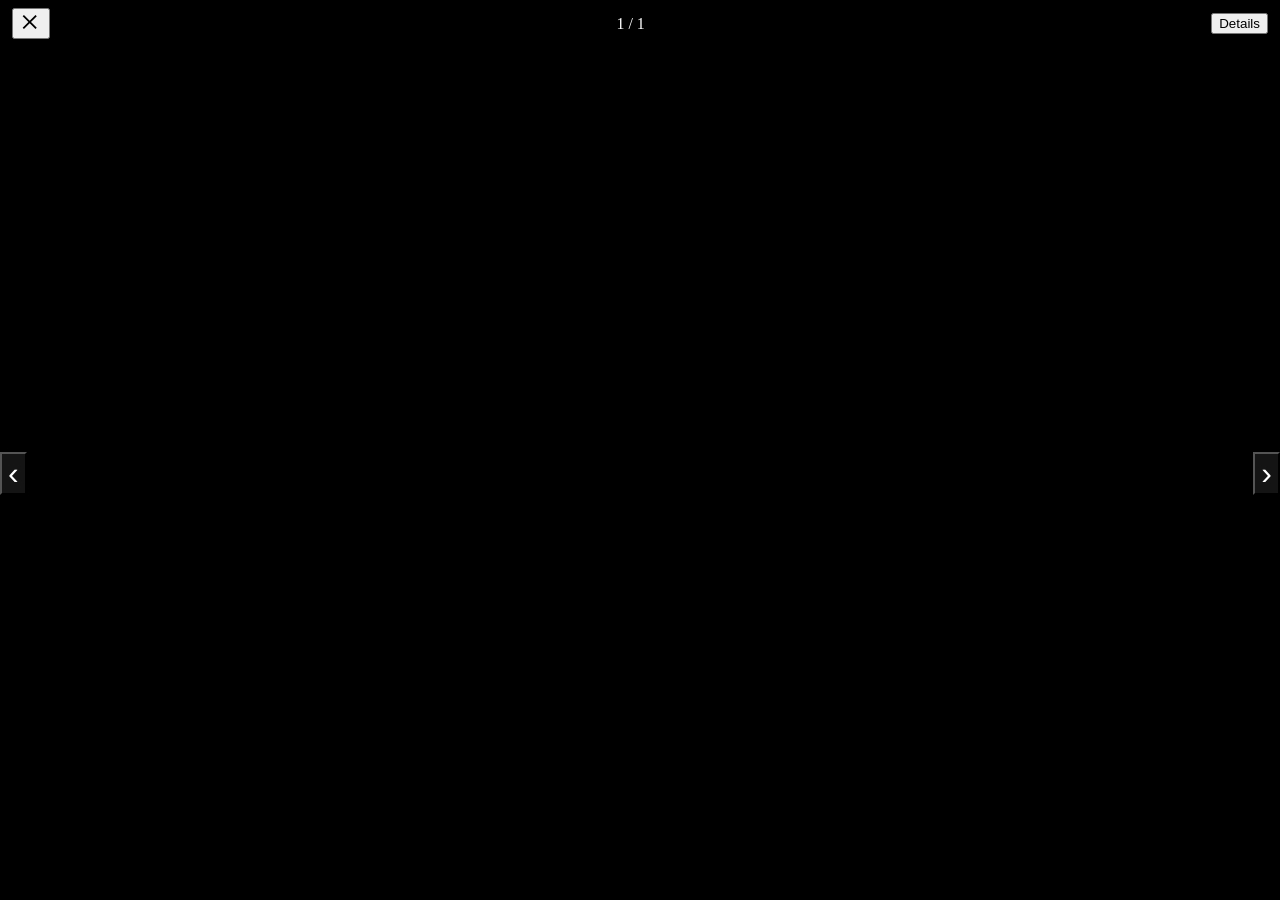
==== dashboard/index.html @ fbbb8c6e "Add dashboard JSON import button Co-authored-by: arena-agent <297053741+arena-agent@users.noreply.gi" ====
<!DOCTYPE html>
<html lang="en">
<head>
  <meta charset="UTF-8" />
  <meta name="viewport" content="width=device-width, initial-scale=1, viewport-fit=cover" />
  <title>Library · X Bookmarks</title>
  <link rel="stylesheet" href="../shared/m3e/fonts.css" />
  <link rel="stylesheet" href="../shared/m3e/tokens.css" />
  <link rel="stylesheet" href="../shared/m3e/components.css" />
  <link rel="stylesheet" href="styles.css" />
</head>
<body>
  <a class="skip" href="#stage">Skip to media</a>

  <header class="appbar" id="appbar">
    <div class="appbar__brand">
      <span class="appbar__mark" aria-hidden="true">
        <svg viewBox="0 0 24 24" width="22" height="22" fill="currentColor"><path d="M4 5h16v3H4V5Zm0 5.5h16V19a2 2 0 0 1-2 2H6a2 2 0 0 1-2-2v-8.5Zm3 3v5h10v-5H7Z"/></svg>
      </span>
      <div>
        <p class="m3e-title-medium m3e-title-medium--emphasized">Library</p>
        <p class="m3e-label-small appbar__count"><span id="resultCount">0</span> items</p>
      </div>
    </div>

    <label class="search">
      <span class="visually-hidden">Search post text</span>
      <svg viewBox="0 0 24 24" width="20" height="20" fill="currentColor" aria-hidden="true"><path d="M15.5 14h-.79l-.28-.27A6.47 6.47 0 0 0 16 9.5 6.5 6.5 0 1 0 9.5 16c1.61 0 3.09-.59 4.23-1.57l.27.28v.79l5 4.99L20.49 19l-4.99-5Zm-6 0C7.01 14 5 11.99 5 9.5S7.01 5 9.5 5 14 7.01 14 9.5 11.99 14 9.5 14Z"/></svg>
      <input id="search" type="search" placeholder="Search post text" autocomplete="off" />
    </label>

    <div class="appbar__tools">
      <div class="m3e-segmented views" role="group" aria-label="Visualization">
        <button type="button" class="m3e-segmented__item m3e-state" data-view="rails" aria-pressed="true">Rails</button>
        <button type="button" class="m3e-segmented__item m3e-state" data-view="grid">Grid</button>
        <button type="button" class="m3e-segmented__item m3e-state" data-view="reels">Scroll</button>
      </div>
      <button type="button" class="m3e-button m3e-button--tonal m3e-state" id="sortBtn">
        <span id="sortLabel">Newest posted</span>
      </button>
      <button type="button" class="m3e-icon-button m3e-state" id="filterBtn" aria-label="Filters">
        <svg viewBox="0 0 24 24" width="22" height="22" fill="currentColor"><path d="M10 18h4v-2h-4v2ZM3 6v2h18V6H3Zm3 7h12v-2H6v2Z"/></svg>
      </button>
      <button type="button" class="m3e-button m3e-button--tonal m3e-state appbar__import" id="importBtn" aria-label="Import JSON posts" aria-describedby="importHint">
        <svg viewBox="0 0 24 24" width="20" height="20" fill="currentColor" aria-hidden="true"><path d="M11 16h2V8.83l3.59 3.58L18 11l-6-6-6 6 1.41 1.41L11 8.83V16Zm-5 2h12v2H6v-2Z"/></svg>
        <span>Import JSON</span>
      </button>
      <span class="visually-hidden" id="importHint">Import posts from an X Bookmarks Exporter JSON file</span>
      <button type="button" class="m3e-icon-button m3e-state" id="dataBtn" aria-label="Data">
        <svg viewBox="0 0 24 24" width="22" height="22" fill="currentColor"><path d="M4 6h16v2H4V6Zm0 5h16v2H4v-2Zm0 5h10v2H4v-2Z"/></svg>
      </button>
      <button type="button" class="m3e-icon-button m3e-state" id="settingsBtn" aria-label="Settings">
        <svg viewBox="0 0 24 24" width="22" height="22" fill="currentColor"><path d="M19.14 12.94c.04-.31.06-.63.06-.94s-.02-.63-.06-.94l2.03-1.58a.5.5 0 0 0 .12-.64l-1.92-3.32a.5.5 0 0 0-.6-.22l-2.39.96a7.03 7.03 0 0 0-1.63-.94l-.36-2.54A.5.5 0 0 0 13.9 2h-3.8a.5.5 0 0 0-.49.42l-.36 2.54c-.59.24-1.13.55-1.63.94l-2.39-.96a.5.5 0 0 0-.6.22L2.81 8.48a.5.5 0 0 0 .12.64l2.03 1.58c-.04.31-.06.63-.06.94s.02.63.06.94L2.93 14.1a.5.5 0 0 0-.12.64l1.92 3.32c.13.23.4.32.64.22l2.39-.96c.5.39 1.04.7 1.63.94l.36 2.54c.05.24.25.42.49.42h3.8c.24 0 .44-.18.49-.42l.36-2.54c.59-.24 1.13-.55 1.63-.94l2.39.96c.24.1.51 0 .64-.22l1.92-3.32a.5.5 0 0 0-.12-.64l-2.03-1.58ZM12 15.6A3.6 3.6 0 1 1 12 8.4a3.6 3.6 0 0 1 0 7.2Z"/></svg>
      </button>
    </div>
  </header>

  <div class="chiprow">
    <div id="chips" class="chips"></div>
    <button type="button" class="m3e-button m3e-button--text m3e-button--xs m3e-state" id="clearFilters" hidden>Clear all</button>
    <button type="button" class="capture-pill" id="capturePill" hidden><span>Capture idle</span></button>
  </div>

  <main id="stage" class="stage" tabindex="-1"></main>

  <!-- Immersive viewer -->
  <div id="viewer" class="viewer" hidden aria-hidden="true" role="dialog" aria-modal="true" aria-label="Media viewer">
    <div class="viewer__bar">
      <button type="button" class="m3e-icon-button m3e-state" id="viewerClose" aria-label="Close">
        <svg viewBox="0 0 24 24" width="22" height="22" fill="currentColor"><path d="M18.3 5.7 12 12l6.3 6.3-1.4 1.4L10.6 13.4 4.3 19.7 2.9 18.3 9.2 12 2.9 5.7 4.3 4.3l6.3 6.3 6.3-6.3z"/></svg>
      </button>
      <span class="m3e-label-large" id="viewerPos">1 / 1</span>
      <button type="button" class="m3e-button m3e-button--text m3e-state" id="ctxToggle">Details</button>
    </div>
    <div class="viewer__body">
      <button type="button" class="viewer__nav viewer__nav--prev m3e-icon-button m3e-state" id="viewerPrev" aria-label="Previous">‹</button>
      <div class="viewer__stage" id="viewerStage"></div>
      <button type="button" class="viewer__nav viewer__nav--next m3e-icon-button m3e-state" id="viewerNext" aria-label="Next">›</button>
      <aside class="viewer__context" id="viewerContext"></aside>
    </div>
  </div>

  <!-- Filter sheet -->
  <div class="m3e-scrim" id="filterScrim" data-open="false"></div>
  <aside id="filterSheet" class="sheet" hidden>
    <header class="sheet__head">
      <h2 class="m3e-title-large">Filters</h2>
      <button type="button" class="m3e-icon-button m3e-state" id="filterClose" aria-label="Close filters">×</button>
    </header>
    <div id="filterBody" class="sheet__body"></div>
  </aside>

  <!-- Settings -->
  <div class="m3e-scrim" id="scrim" data-open="false"></div>
  <div class="m3e-dialog" id="settings" role="dialog" aria-modal="true" aria-labelledby="settingsTitle" data-open="false" aria-hidden="true">
    <div class="m3e-dialog__header">
      <h2 class="m3e-title-large m3e-title-large--emphasized m3e-dialog__title" id="settingsTitle">Settings</h2>
    </div>
    <div class="m3e-dialog__content" id="settingsBody"></div>
  </div>

  <div class="m3e-dialog" id="dataDialog" role="dialog" aria-modal="true" aria-labelledby="dataTitle" data-open="false" aria-hidden="true">
    <div class="m3e-dialog__header">
      <h2 class="m3e-title-large m3e-title-large--emphasized m3e-dialog__title" id="dataTitle">Data</h2>
    </div>
    <div class="m3e-dialog__content" id="dataBody"></div>
  </div>

  <div class="m3e-snackbar" id="snackbar" role="status" aria-live="polite" data-open="false">
    <span class="m3e-snackbar__text"></span>
    <button class="m3e-snackbar__action" hidden></button>
  </div>

  <input type="file" id="importFile" accept=".json,.jsonl,application/json" hidden />

  <script src="../shared/m3e/color.js"></script>
  <script src="../shared/m3e/theme.js"></script>
  <script src="../shared/m3e/interactions.js"></script>
  <script src="../shared/m3e/media.js"></script>
  <script src="../shared/m3e/video-controls.js"></script>
  <script src="js/demo.js"></script>
  <script src="js/store.js"></script>
  <script src="js/library.js"></script>
  <script src="js/app.js"></script>
</body>
</html>
---- dashboard/styles.css ----
/* =============================================================================
   X Library — media-first dashboard
   ============================================================================= */

:root {
  --lib-gutter: clamp(12px, 3vw, 32px);
  --lib-tile-gap: 10px;
}

html, body {
  margin: 0;
  min-height: 100%;
  background: var(--md-sys-color-surface);
  color: var(--md-sys-color-on-surface);
  font-family: var(--md-ref-typeface-plain);
}

body {
  display: flex;
  flex-direction: column;
  min-height: 100dvh;
}

.skip {
  position: absolute;
  left: -999px;
  top: 0;
}
.skip:focus { left: 8px; z-index: 2000; }

.visually-hidden {
  position: absolute;
  width: 1px;
  height: 1px;
  overflow: hidden;
  clip: rect(0 0 0 0);
}

/* ---- app bar ------------------------------------------------------------- */
.appbar {
  position: sticky;
  top: 0;
  z-index: var(--md-sys-z-toolbar);
  display: grid;
  grid-template-columns: auto minmax(0, 1fr) auto;
  gap: 12px;
  align-items: center;
  padding: 10px var(--lib-gutter);
  background: color-mix(in srgb, var(--md-sys-color-surface) 88%, transparent);
  backdrop-filter: blur(16px);
  border-bottom: 1px solid color-mix(in srgb, var(--md-sys-color-outline-variant) 50%, transparent);
}

.appbar__brand {
  display: flex;
  align-items: center;
  gap: 10px;
  min-width: 0;
}
.appbar__mark {
  width: 40px;
  height: 40px;
  border-radius: 12px;
  display: grid;
  place-items: center;
  background: var(--md-sys-color-primary-container);
  color: var(--md-sys-color-on-primary-container);
}
.appbar__count { color: var(--md-sys-color-on-surface-variant); }

.search {
  display: flex;
  align-items: center;
  gap: 8px;
  background: var(--md-sys-color-surface-container-high);
  border-radius: 999px;
  padding: 0 14px;
  min-height: 44px;
  color: var(--md-sys-color-on-surface-variant);
}
.search input {
  flex: 1;
  border: 0;
  background: transparent;
  color: var(--md-sys-color-on-surface);
  font: inherit;
  min-width: 0;
  outline: none;
}

.appbar__tools {
  display: flex;
  align-items: center;
  gap: 6px;
  flex-wrap: wrap;
  justify-content: flex-end;
}

.appbar__import {
  display: inline-flex;
  align-items: center;
  gap: 8px;
  white-space: nowrap;
}

@media (max-width: 1080px) {
  .appbar__import {
    min-width: 40px;
    padding-inline: 10px;
  }
  .appbar__import span { display: none; }
}

.chiprow {
  display: flex;
  align-items: center;
  gap: 8px;
  padding: 8px var(--lib-gutter) 0;
  flex-wrap: wrap;
}
.chips { display: flex; flex-wrap: wrap; gap: 6px; }

.capture-pill {
  margin-inline-start: auto;
  border: 0;
  border-radius: 999px;
  padding: 6px 12px;
  font: inherit;
  background: var(--md-sys-color-surface-container-high);
  color: var(--md-sys-color-on-surface);
  cursor: pointer;
}
.capture-pill[data-status="capturing"] {
  background: var(--md-sys-color-primary-container);
}
.capture-pill[data-status="stopped_by_error"] {
  background: var(--md-sys-color-error-container);
}

.stage {
  flex: 1;
  padding: 16px var(--lib-gutter) 80px;
}

/* ---- empty --------------------------------------------------------------- */
.empty {
  max-width: 480px;
  margin: 12vh auto 0;
  text-align: center;
}
.empty__actions { display: flex; gap: 8px; justify-content: center; margin-top: 20px; flex-wrap: wrap; }

/* ---- rails --------------------------------------------------------------- */
.hero { margin: 8px 0 28px; }
.hero__kicker { color: var(--md-sys-color-primary); letter-spacing: 0.08em; text-transform: uppercase; }
.hero__sub { color: var(--md-sys-color-on-surface-variant); }

.rail { margin-bottom: 28px; }
.rail__head {
  display: flex;
  align-items: flex-end;
  justify-content: space-between;
  gap: 12px;
  margin-bottom: 10px;
}
.rail__hint, .rail__empty { color: var(--md-sys-color-on-surface-variant); }
.rail__wrap { position: relative; }
.rail__scroller {
  display: flex;
  gap: 12px;
  overflow-x: auto;
  scroll-snap-type: x mandatory;
  padding: 4px 40px 12px;
  scrollbar-width: none;
}
.rail__scroller::-webkit-scrollbar { display: none; }
.rail__scroller .tile {
  flex: 0 0 auto;
  width: min(42vw, 280px);
  max-height: 360px;
  scroll-snap-align: start;
}
.rail__nav {
  position: absolute;
  top: 40%;
  z-index: 2;
  background: var(--md-sys-color-surface-container-highest) !important;
}
.rail__nav--prev { left: 0; }
.rail__nav--next { right: 0; }

@media (max-width: 700px) {
  .rail__nav { display: none; }
  .rail__scroller { padding-inline: 0; }
  .rail__scroller .tile { width: min(70vw, 240px); }
}

/* ---- tiles --------------------------------------------------------------- */
.tile {
  position: relative;
  display: block;
  padding: 0;
  border: 0;
  border-radius: 16px;
  overflow: hidden;
  background: var(--md-sys-color-surface-container);
  color: inherit;
  cursor: pointer;
  text-align: left;
  isolation: isolate;
}
.tile img, .tile video, .tile__preview {
  width: 100%;
  height: 100%;
  object-fit: cover;
  display: block;
}
.tile__preview {
  position: absolute;
  inset: 0;
  z-index: 1;
}
.tile__meta {
  position: absolute;
  inset: auto 8px 8px 8px;
  z-index: 2;
  display: flex;
  flex-wrap: wrap;
  gap: 6px;
  align-items: flex-end;
}
.tile__badge {
  background: rgb(0 0 0 / 0.62);
  color: #fff;
  border-radius: 999px;
  padding: 2px 8px;
  font-size: 11px;
  font-weight: 600;
}
.tile__badge--warn { background: var(--md-sys-color-error); }
.tile__progress {
  display: block;
  width: 100%;
  height: 3px;
  border-radius: 99px;
  background: rgb(255 255 255 / 0.25);
}
.tile__progress::after {
  content: "";
  display: block;
  width: var(--p, 0%);
  height: 100%;
  background: var(--md-sys-color-primary);
  border-radius: inherit;
}
.tile__caption {
  position: absolute;
  left: 0; right: 0; bottom: 0;
  z-index: 2;
  padding: 28px 10px 10px;
  background: linear-gradient(transparent, rgb(0 0 0 / 0.72));
  color: #fff;
  font-size: 12px;
}
.tile__author { font-weight: 600; display: block; }
.tile__text {
  display: -webkit-box;
  -webkit-line-clamp: 2;
  -webkit-box-orient: vertical;
  overflow: hidden;
}
.tile__why {
  position: absolute;
  top: 8px;
  left: 8px;
  z-index: 2;
  background: rgb(0 0 0 / 0.55);
  color: #fff;
  border-radius: 999px;
  padding: 3px 8px;
}
.tile.is-unseen::before {
  content: "";
  position: absolute;
  top: 10px;
  right: 10px;
  width: 8px;
  height: 8px;
  border-radius: 50%;
  background: var(--md-sys-color-primary);
  z-index: 3;
}
.tile.is-broken {
  min-height: 120px;
  display: grid;
  place-items: center;
}
.tile.is-broken::after { content: "No preview"; font-size: 12px; opacity: 0.7; }

[data-meta="off"] .tile__caption { display: none; }

/* ---- grid ---------------------------------------------------------------- */
.gridbar {
  display: flex;
  justify-content: space-between;
  align-items: center;
  margin-bottom: 12px;
  gap: 12px;
}
.grid {
  display: grid;
  gap: var(--lib-tile-gap);
  grid-template-columns: repeat(auto-fill, minmax(160px, 1fr));
  align-items: start;
}
.grid--dense { grid-template-columns: repeat(auto-fill, minmax(110px, 1fr)); }
.grid--large { grid-template-columns: repeat(auto-fill, minmax(220px, 1fr)); }
.grid .tile { width: 100%; }
.grid-sentinel { height: 1px; }

/* ---- reels --------------------------------------------------------------- */
.reels {
  max-width: 480px;
  margin: 0 auto;
  display: flex;
  flex-direction: column;
  gap: 24px;
}
.reels__slide { cursor: pointer; }
.reels__frame {
  border-radius: 20px;
  overflow: hidden;
  background: #000;
  max-height: 82dvh;
}
.reels__frame img, .reels__frame video {
  width: 100%;
  height: 100%;
  object-fit: contain;
  display: block;
  background: #000;
}
.reels__info { padding: 10px 4px; color: var(--md-sys-color-on-surface-variant); }

/* ---- viewer -------------------------------------------------------------- */
.viewer {
  position: fixed;
  inset: 0;
  z-index: var(--md-sys-z-immersive);
  background: #000;
  color: #fff;
  display: flex;
  flex-direction: column;
}
.viewer__bar {
  display: flex;
  align-items: center;
  gap: 8px;
  padding: 8px 12px;
  justify-content: space-between;
}
.viewer__body {
  flex: 1;
  display: grid;
  grid-template-columns: auto 1fr auto;
  min-height: 0;
}
.viewer.is-context .viewer__body {
  grid-template-columns: auto 1fr auto minmax(240px, 340px);
}
.viewer__stage {
  min-width: 0;
  display: grid;
  place-items: center;
  padding: 8px;
}
.viewer__frame {
  max-width: min(100%, 1200px);
  max-height: calc(100dvh - 80px);
  width: 100%;
  position: relative;
  background: #000;
}
.viewer__frame img, .viewer__frame video {
  width: 100%;
  height: 100%;
  max-height: calc(100dvh - 80px);
  object-fit: contain;
  display: block;
}
.viewer__nav {
  align-self: center;
  font-size: 32px;
  color: #fff;
  background: rgb(255 255 255 / 0.08) !important;
}
.viewer__context {
  display: none;
  overflow: auto;
  padding: 16px;
  background: #111;
  color: #eee;
}
.viewer.is-context .viewer__context { display: block; }
.ctx__author { display: flex; gap: 10px; align-items: center; margin-bottom: 12px; }
.ctx__author span { display: block; opacity: 0.7; font-size: 13px; }
.ctx__avatar { width: 40px; height: 40px; border-radius: 50%; }
.ctx__text { white-space: pre-wrap; line-height: 1.45; }
.ctx__alt { font-size: 13px; opacity: 0.8; }
.ctx__meta { display: grid; grid-template-columns: 1fr 1fr; gap: 8px; font-size: 13px; }
.ctx__meta dt { opacity: 0.6; }
.ctx__quote {
  margin: 12px 0;
  padding: 10px;
  border-left: 3px solid var(--md-sys-color-primary);
  background: rgb(255 255 255 / 0.05);
}
.ctx__links { padding-left: 16px; word-break: break-all; }
.ctx__actions { display: flex; flex-wrap: wrap; gap: 8px; margin-top: 16px; }
.viewer__missing {
  position: absolute;
  inset: 0;
  display: grid;
  place-content: center;
  gap: 10px;
  text-align: center;
  background: rgb(0 0 0 / 0.55);
  padding: 24px;
}

/* theater controls (video-controls.js) */
.slide__controls {
  position: absolute;
  left: 0; right: 0; bottom: 0;
  padding: 10px 12px 14px;
  background: linear-gradient(transparent, rgb(0 0 0 / 0.7));
  opacity: 0;
  transition: opacity 180ms ease;
}
.slide__controls.is-visible { opacity: 1; }
.slide__controls-row { display: flex; align-items: center; gap: 6px; }
.slide__controls-spacer { flex: 1; }
.slide__seek { width: 100%; }
.slide__time { font-variant-numeric: tabular-nums; font-size: 12px; }
.slide__resume {
  position: absolute;
  top: 16px;
  left: 50%;
  transform: translateX(-50%);
  background: rgb(0 0 0 / 0.7);
  border-radius: 999px;
  padding: 6px 12px;
  display: flex;
  gap: 8px;
  align-items: center;
  font-size: 13px;
}
.slide__buffering {
  position: absolute;
  inset: 0;
  margin: auto;
  width: 36px; height: 36px;
  border: 3px solid rgb(255 255 255 / 0.25);
  border-top-color: #fff;
  border-radius: 50%;
  animation: spin 0.8s linear infinite;
}
@keyframes spin { to { transform: rotate(360deg); } }

/* ---- sheets / settings --------------------------------------------------- */
.sheet {
  position: fixed;
  top: 0;
  right: 0;
  bottom: 0;
  width: min(100%, 380px);
  z-index: var(--md-sys-z-modal);
  background: var(--md-sys-color-surface-container);
  color: var(--md-sys-color-on-surface);
  overflow: auto;
  padding: 8px 16px 32px;
  box-shadow: var(--md-sys-elevation-level3);
}
.sheet__head { display: flex; justify-content: space-between; align-items: center; }
.sheet__body { display: grid; gap: 12px; }
.field { display: grid; gap: 4px; font-size: 13px; }
.field input, .field select {
  border: 1px solid var(--md-sys-color-outline-variant);
  background: var(--md-sys-color-surface);
  color: inherit;
  border-radius: 10px;
  padding: 8px 10px;
  font: inherit;
}
.set { margin-bottom: 20px; display: grid; gap: 10px; }
.swatches { display: flex; gap: 8px; flex-wrap: wrap; }
.swatch {
  width: 36px; height: 36px; border-radius: 50%;
  border: 2px solid transparent;
  background: var(--sw);
  cursor: pointer;
}
.swatch[aria-pressed="true"] { border-color: var(--md-sys-color-on-surface); }
.switch-row {
  display: flex;
  justify-content: space-between;
  align-items: center;
  gap: 12px;
  background: transparent;
  border: 0;
  color: inherit;
  font: inherit;
  padding: 8px 0;
  cursor: pointer;
  text-align: left;
}
.switch {
  width: 40px; height: 24px; border-radius: 999px;
  background: var(--md-sys-color-surface-container-highest);
  position: relative;
}
.switch[data-on="true"] { background: var(--md-sys-color-primary); }
.switch::after {
  content: "";
  width: 18px; height: 18px; border-radius: 50%;
  background: #fff;
  position: absolute;
  top: 3px; left: 3px;
  transition: left 160ms ease;
}
.switch[data-on="true"]::after { left: 19px; }
.btn-row { display: flex; flex-wrap: wrap; gap: 8px; }
.stats-list { padding-left: 18px; line-height: 1.7; }
.m3e-menu__label {
  padding: 8px 12px 4px;
  font-size: 11px;
  text-transform: uppercase;
  letter-spacing: 0.06em;
  opacity: 0.6;
}

[data-controls="large"] .m3e-icon-button,
[data-controls="large"] .m3e-button {
  min-height: 48px;
}

@media (max-width: 839px) {
  .appbar {
    grid-template-columns: 1fr auto;
    grid-template-areas:
      "brand tools"
      "search search";
  }
  .appbar__brand { grid-area: brand; }
  .search { grid-area: search; }
  .appbar__tools { grid-area: tools; }
  .views { display: none; }
  .appbar__tools::before { content: none; }
  /* compact view switcher as icon row is already in tools; show views below */
  .chiprow { padding-bottom: 4px; }
  .viewer.is-context .viewer__body {
    grid-template-columns: 1fr;
    grid-template-rows: 1fr auto;
  }
  .viewer__nav { display: none; }
  .viewer.is-context .viewer__context {
    max-height: 42dvh;
  }
}

/* mobile bottom visualization switcher */
@media (max-width: 839px) {
  .views {
    display: flex;
    position: fixed;
    left: 50%;
    bottom: calc(12px + env(safe-area-inset-bottom));
    transform: translateX(-50%);
    z-index: var(--md-sys-z-toolbar);
    box-shadow: var(--md-sys-elevation-level3);
  }
}

@media (prefers-reduced-motion: reduce) {
  .slide__buffering { animation: none; }
}
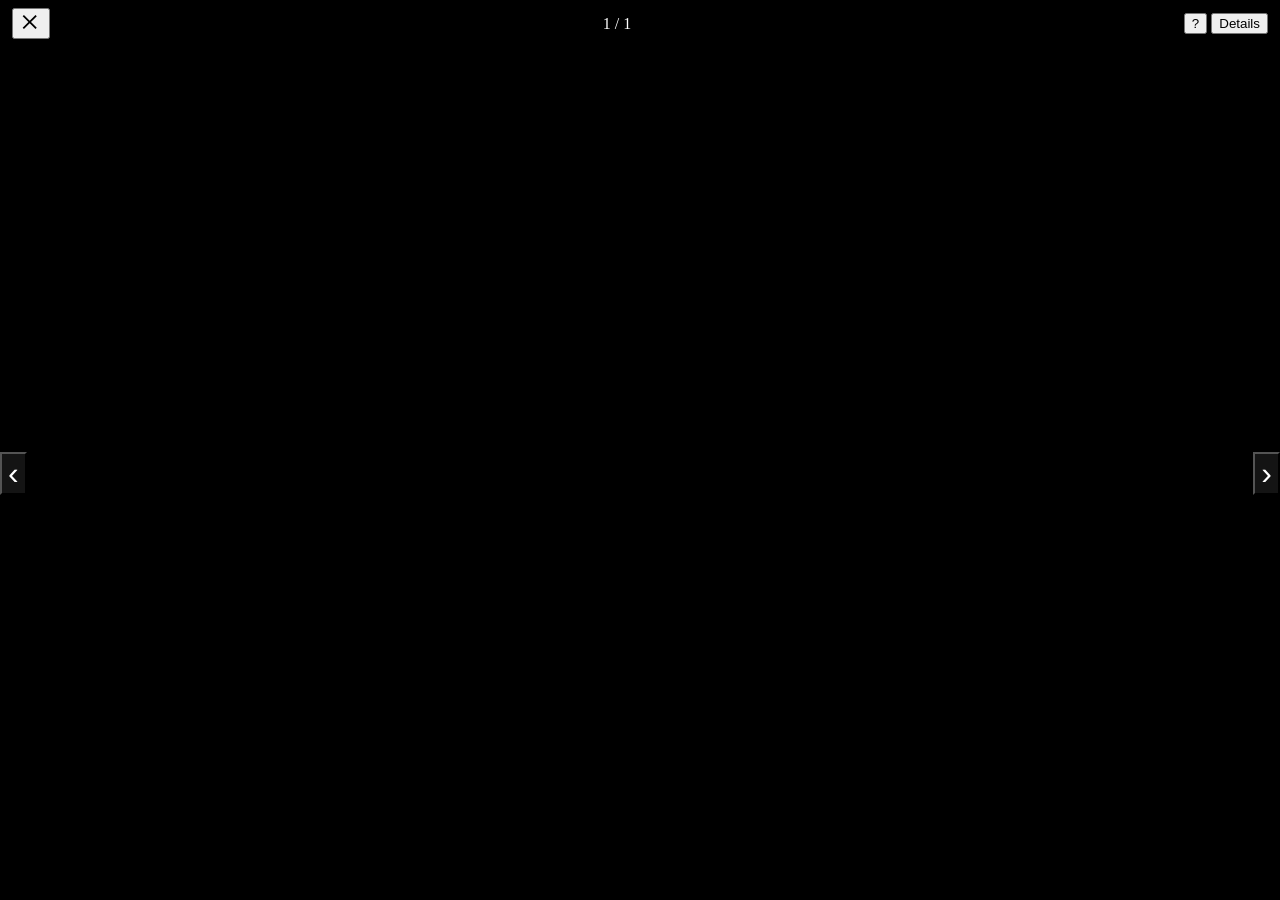
==== commit 22168a61: "Polish dashboard browsing experience Co-authored-by: arena-agent <297053741+arena-agent@users.norepl" ====
--- a/dashboard/index.html
+++ b/dashboard/index.html
@@ -8,6 +8,7 @@
   <link rel="stylesheet" href="../shared/m3e/tokens.css" />
   <link rel="stylesheet" href="../shared/m3e/components.css" />
   <link rel="stylesheet" href="styles.css" />
+  <link rel="stylesheet" href="ui-enhancements.css" />
 </head>
 <body>
   <a class="skip" href="#stage">Skip to media</a>
@@ -70,7 +71,10 @@
         <svg viewBox="0 0 24 24" width="22" height="22" fill="currentColor"><path d="M18.3 5.7 12 12l6.3 6.3-1.4 1.4L10.6 13.4 4.3 19.7 2.9 18.3 9.2 12 2.9 5.7 4.3 4.3l6.3 6.3 6.3-6.3z"/></svg>
       </button>
       <span class="m3e-label-large" id="viewerPos">1 / 1</span>
-      <button type="button" class="m3e-button m3e-button--text m3e-state" id="ctxToggle">Details</button>
+      <div class="viewer__tools">
+        <button type="button" class="viewer__help m3e-icon-button m3e-state" id="viewerHelp" aria-label="Keyboard shortcuts" title="Keyboard shortcuts">?</button>
+        <button type="button" class="m3e-button m3e-button--text m3e-state" id="ctxToggle">Details</button>
+      </div>
     </div>
     <div class="viewer__body">
       <button type="button" class="viewer__nav viewer__nav--prev m3e-icon-button m3e-state" id="viewerPrev" aria-label="Previous">‹</button>
@@ -106,10 +110,19 @@
     <div class="m3e-dialog__content" id="dataBody"></div>
   </div>
 
+  <div class="bulkbar" id="bulkbar" hidden role="toolbar" aria-label="Selected media actions">
+    <strong><span id="selectedCount">0</span> selected</strong>
+    <button type="button" class="m3e-button m3e-button--text m3e-state" data-bulk="seen">Mark seen</button>
+    <button type="button" class="m3e-button m3e-button--text m3e-state" data-bulk="export">Export</button>
+    <button type="button" class="m3e-button m3e-button--text m3e-state" data-bulk="delete">Delete</button>
+    <button type="button" class="m3e-icon-button m3e-state" data-bulk="cancel" aria-label="Cancel selection">×</button>
+  </div>
+
   <div class="m3e-snackbar" id="snackbar" role="status" aria-live="polite" data-open="false">
     <span class="m3e-snackbar__text"></span>
     <button class="m3e-snackbar__action" hidden></button>
   </div>
+  <div class="visually-hidden" id="resultAnnouncement" aria-live="polite" aria-atomic="true"></div>
 
   <input type="file" id="importFile" accept=".json,.jsonl,application/json" hidden />
 
--- a/dashboard/ui-enhancements.css
+++ b/dashboard/ui-enhancements.css
@@ -0,0 +1,288 @@
+/* Dashboard interaction and onboarding polish.
+   Kept separate from the core layout so these progressive enhancements can be
+   audited without changing the Material token layer. */
+
+/* Strong, visible keyboard affordance for every custom control. */
+:where(.tile, .swatch, .switch-row, .capture-pill, .rail__scroller, .m3e-button,
+  .m3e-icon-button, .m3e-chip, .m3e-segmented__item):focus-visible {
+  outline: 2px solid var(--md-sys-color-primary);
+  outline-offset: 2px;
+}
+
+/* Onboarding ------------------------------------------------------------- */
+.empty--onboarding {
+  max-width: 920px;
+  margin-top: clamp(32px, 7vh, 88px);
+}
+.empty__lead {
+  max-width: 620px;
+  margin-inline: auto;
+  color: var(--md-sys-color-on-surface-variant);
+}
+.empty__art {
+  position: relative;
+  width: 132px;
+  height: 92px;
+  margin: 0 auto 16px;
+  opacity: .9;
+}
+.empty__art span {
+  position: absolute;
+  width: 68px;
+  height: 82px;
+  border-radius: 14px;
+  border: 1px solid var(--md-sys-color-outline-variant);
+  background: var(--md-sys-color-primary-container);
+  box-shadow: var(--md-sys-elevation-level2);
+}
+.empty__art span:nth-child(1) { left: 0; rotate: -9deg; background: var(--md-sys-color-secondary-container); }
+.empty__art span:nth-child(2) { left: 32px; top: -8px; z-index: 2; }
+.empty__art span:nth-child(3) { right: 0; rotate: 9deg; background: var(--md-sys-color-tertiary-container); }
+.empty--onboarding .m3e-button--filled { min-width: 180px; }
+.empty__steps {
+  display: grid;
+  grid-template-columns: repeat(3, minmax(0, 1fr));
+  gap: 10px;
+  max-width: 660px;
+  margin: 32px auto 22px;
+  padding: 0;
+  list-style: none;
+  text-align: left;
+}
+.empty__steps li {
+  display: flex;
+  align-items: center;
+  gap: 10px;
+  padding: 12px;
+  border-radius: 14px;
+  background: var(--md-sys-color-surface-container);
+}
+.empty__steps strong {
+  display: grid;
+  place-items: center;
+  flex: 0 0 30px;
+  height: 30px;
+  border-radius: 50%;
+  color: var(--md-sys-color-on-primary-container);
+  background: var(--md-sys-color-primary-container);
+}
+.empty__steps span, .empty__steps small { display: block; }
+.empty__steps small { margin-top: 2px; color: var(--md-sys-color-on-surface-variant); }
+.empty__preview {
+  display: grid;
+  grid-template-columns: repeat(6, 1fr);
+  align-items: end;
+  gap: 10px;
+  height: 150px;
+  overflow: hidden;
+  padding: 12px;
+  border-radius: 20px 20px 0 0;
+  background: var(--md-sys-color-surface-container-low);
+  mask-image: linear-gradient(#000 60%, transparent);
+}
+.empty__preview span {
+  height: calc(82px + (var(--i) * 9px));
+  border-radius: 12px;
+  background: linear-gradient(100deg,
+    var(--md-sys-color-surface-container) 40%,
+    var(--md-sys-color-surface-container-high) 50%,
+    var(--md-sys-color-surface-container) 60%);
+  background-size: 200% 100%;
+  animation: shimmer 1.3s infinite;
+  animation-delay: calc(var(--i) * -90ms);
+}
+@keyframes shimmer { to { background-position-x: -200%; } }
+
+/* Tiles ------------------------------------------------------------------ */
+.tile {
+  /* The base stylesheet is intentionally reasserted after a full typo audit. */
+  overflow: hidden;
+  user-select: none;
+  -webkit-user-select: none;
+}
+.tile img { width: 100%; }
+.tile__meta { z-index: 2; }
+.tile__badge {
+  font-size: 12px;
+  background: rgb(0 0 0 / .72);
+}
+.tile__progress { background: rgb(255 255 255 / .3); }
+.tile__caption { bottom: 0; }
+.grid .tile {
+  aspect-ratio: 4 / 5 !important;
+  content-visibility: auto;
+  contain-intrinsic-size: 0 240px;
+}
+.rail__scroller .tile { aspect-ratio: 3 / 4 !important; }
+.tile__saved {
+  display: block;
+  margin-top: 2px;
+  font-size: 11px;
+  opacity: 0;
+  translate: 0 3px;
+  transition: opacity 140ms ease, translate 140ms ease;
+}
+.tile__actions {
+  position: absolute;
+  z-index: 5;
+  top: 8px;
+  right: 8px;
+  display: flex;
+  gap: 4px;
+  opacity: 0;
+  translate: 0 -4px;
+  transition: opacity 140ms ease, translate 140ms ease;
+}
+.tile__actions :where(button, a) {
+  box-sizing: border-box;
+  display: grid;
+  place-items: center;
+  width: 30px;
+  height: 30px;
+  padding: 0;
+  border: 0;
+  border-radius: 50%;
+  color: #fff;
+  background: rgb(0 0 0 / .72);
+  font: 700 18px/1 sans-serif;
+  text-decoration: none;
+  cursor: pointer;
+}
+.tile__actions [data-tile-act="retry"] { display: none; }
+.tile.is-broken::after {
+  content: "Preview unavailable";
+  pointer-events: none;
+}
+.tile.is-broken .tile__actions [data-tile-act="retry"] { display: grid; }
+.tile.is-selected {
+  outline: 3px solid var(--md-sys-color-primary);
+  outline-offset: -3px;
+}
+.tile.is-selected::after {
+  content: "✓";
+  position: absolute;
+  z-index: 6;
+  top: 10px;
+  left: 10px;
+  display: grid;
+  place-items: center;
+  width: 26px;
+  height: 26px;
+  border-radius: 50%;
+  color: var(--md-sys-color-on-primary);
+  background: var(--md-sys-color-primary);
+}
+.tile.is-loading {
+  background: linear-gradient(100deg,
+    var(--md-sys-color-surface-container) 40%,
+    var(--md-sys-color-surface-container-high) 50%,
+    var(--md-sys-color-surface-container) 60%);
+  background-size: 200% 100%;
+  animation: shimmer 1.3s infinite;
+}
+@media (hover: hover) {
+  .tile { transition: transform 160ms ease, box-shadow 160ms ease; }
+  .tile:hover { transform: translateY(-2px); box-shadow: var(--md-sys-elevation-level2); }
+  .tile:hover .tile__actions, .tile:focus-within .tile__actions,
+  .tile:hover .tile__saved { opacity: 1; translate: 0; }
+}
+
+/* Rails ------------------------------------------------------------------ */
+.rail__head-actions { display: flex; align-items: center; gap: 8px; }
+.rail__wrap::before, .rail__wrap::after {
+  content: "";
+  position: absolute;
+  z-index: 1;
+  top: 0;
+  bottom: 12px;
+  width: 38px;
+  pointer-events: none;
+}
+.rail__wrap::before { left: 0; background: linear-gradient(90deg, var(--md-sys-color-surface), transparent); }
+.rail__wrap::after { right: 0; background: linear-gradient(-90deg, var(--md-sys-color-surface), transparent); }
+.rail__scroller { cursor: grab; }
+.rail__scroller.is-dragging { cursor: grabbing; scroll-snap-type: none; }
+.rail__progress {
+  display: block;
+  width: min(220px, 45%);
+  height: 3px;
+  margin: 2px auto 0;
+  overflow: hidden;
+  border-radius: 99px;
+  background: var(--md-sys-color-surface-container-highest);
+}
+.rail__progress::after {
+  content: "";
+  display: block;
+  width: var(--rail-progress, 0%);
+  height: 100%;
+  border-radius: inherit;
+  background: var(--md-sys-color-primary);
+  transition: width 100ms linear;
+}
+
+/* Selection and viewer --------------------------------------------------- */
+.bulkbar {
+  position: fixed;
+  z-index: var(--md-sys-z-modal);
+  left: 50%;
+  bottom: calc(18px + env(safe-area-inset-bottom));
+  translate: -50% 0;
+  display: flex;
+  align-items: center;
+  gap: 6px;
+  padding: 8px 10px 8px 16px;
+  border-radius: 999px;
+  color: var(--md-sys-color-on-surface);
+  background: var(--md-sys-color-surface-container-high);
+  box-shadow: var(--md-sys-elevation-level3);
+}
+.bulkbar[hidden] { display: none; }
+.viewer__tools { display: flex; align-items: center; gap: 4px; }
+.viewer__bar { padding-top: calc(8px + env(safe-area-inset-top)); }
+.viewer__frame img {
+  scale: var(--viewer-zoom, 1);
+  transition: scale 160ms ease;
+  cursor: zoom-in;
+}
+.viewer__frame img.is-zoomed { cursor: zoom-out; }
+body:has(.viewer:not([hidden])) .views { display: none; }
+.sheet { padding-bottom: calc(32px + env(safe-area-inset-bottom)); }
+
+.chiprow {
+  position: sticky;
+  top: 61px;
+  z-index: calc(var(--md-sys-z-toolbar) - 1);
+  background: color-mix(in srgb, var(--md-sys-color-surface) 92%, transparent);
+  backdrop-filter: blur(10px);
+}
+
+@media (max-width: 700px) {
+  .empty__steps { grid-template-columns: 1fr; }
+  .empty__preview { grid-template-columns: repeat(3, 1fr); }
+  .empty__preview span:nth-child(n+4) { display: none; }
+  .bulkbar {
+    right: 8px;
+    left: 8px;
+    justify-content: center;
+    translate: 0;
+    border-radius: 18px;
+  }
+  .bulkbar strong { display: none; }
+  .viewer.is-context .viewer__context {
+    border-radius: 22px 22px 0 0;
+    padding-bottom: calc(20px + env(safe-area-inset-bottom));
+    box-shadow: 0 -8px 30px rgb(0 0 0 / .35);
+  }
+  .rail__head { align-items: center; }
+  .rail__count { display: none; }
+}
+
+@media (prefers-reduced-motion: reduce) {
+  .tile, .tile__saved, .tile__actions, .viewer__frame img, .rail__progress::after {
+    transition: none !important;
+  }
+  .tile:hover { transform: none; }
+  .empty__preview span, .tile.is-loading { animation: none; }
+  .rail__scroller { scroll-behavior: auto; scroll-snap-type: none; }
+}
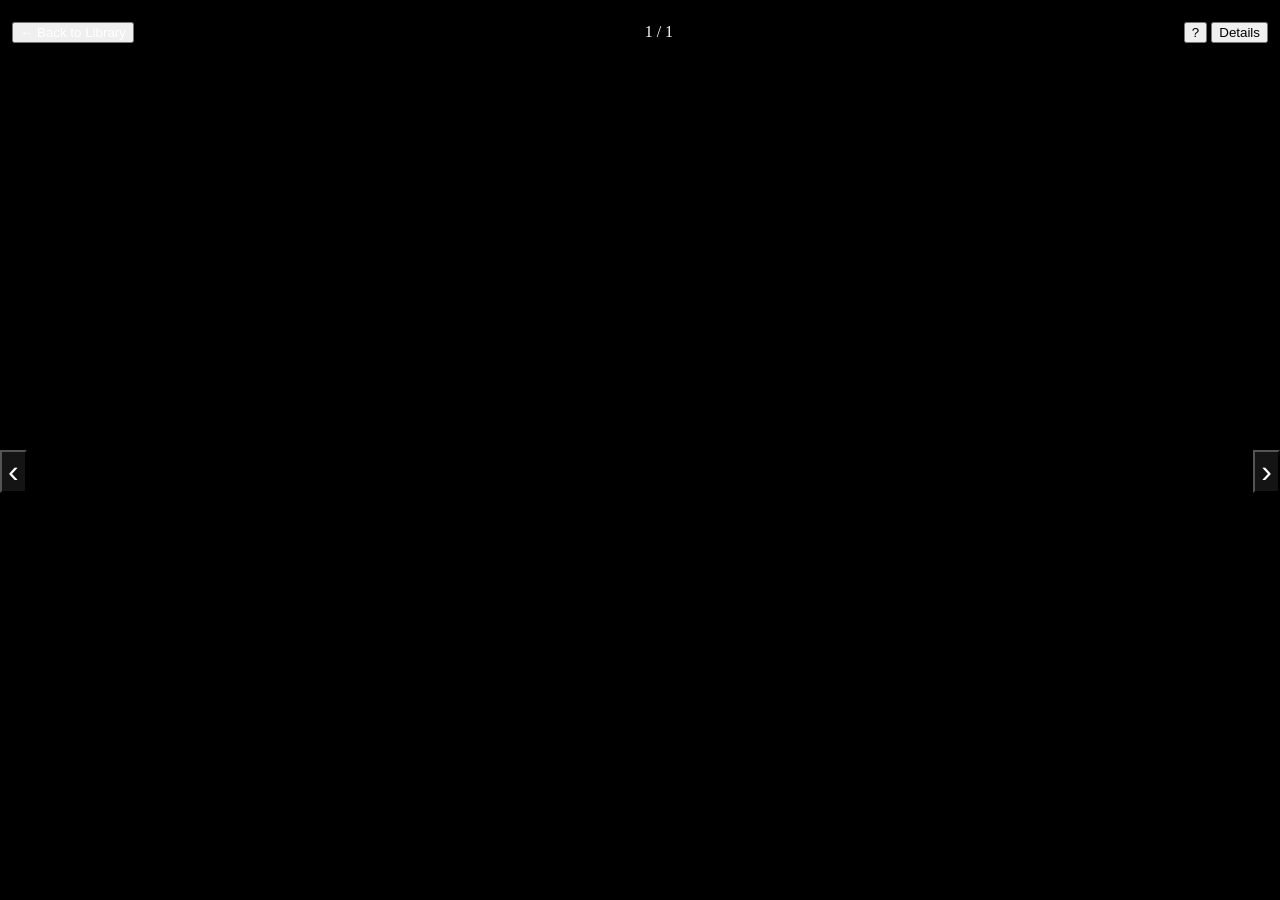
==== commit a66e4df2: "Reframe dashboard as a visual library Co-authored-by: arena-agent <297053741+arena-agent@users.norep" ====
--- a/dashboard/index.html
+++ b/dashboard/index.html
@@ -9,6 +9,7 @@
   <link rel="stylesheet" href="../shared/m3e/components.css" />
   <link rel="stylesheet" href="styles.css" />
   <link rel="stylesheet" href="ui-enhancements.css" />
+  <link rel="stylesheet" href="product-redesign.css" />
 </head>
 <body>
   <a class="skip" href="#stage">Skip to media</a>
@@ -25,34 +26,27 @@
     </div>
 
     <label class="search">
-      <span class="visually-hidden">Search post text</span>
+      <span class="visually-hidden">Search media, authors, captions and alt text</span>
       <svg viewBox="0 0 24 24" width="20" height="20" fill="currentColor" aria-hidden="true"><path d="M15.5 14h-.79l-.28-.27A6.47 6.47 0 0 0 16 9.5 6.5 6.5 0 1 0 9.5 16c1.61 0 3.09-.59 4.23-1.57l.27.28v.79l5 4.99L20.49 19l-4.99-5Zm-6 0C7.01 14 5 11.99 5 9.5S7.01 5 9.5 5 14 7.01 14 9.5 11.99 14 9.5 14Z"/></svg>
-      <input id="search" type="search" placeholder="Search post text" autocomplete="off" />
+      <input id="search" type="search" placeholder="Search media, authors, captions…" autocomplete="off" />
+      <kbd aria-hidden="true">/</kbd>
     </label>
 
     <div class="appbar__tools">
-      <div class="m3e-segmented views" role="group" aria-label="Visualization">
-        <button type="button" class="m3e-segmented__item m3e-state" data-view="rails" aria-pressed="true">Rails</button>
-        <button type="button" class="m3e-segmented__item m3e-state" data-view="grid">Grid</button>
-        <button type="button" class="m3e-segmented__item m3e-state" data-view="reels">Scroll</button>
+      <div class="views" role="group" aria-label="Library mode">
+        <button type="button" class="mode-tab m3e-state" data-view="rails" aria-pressed="true"><span aria-hidden="true">✦</span>Discover</button>
+        <button type="button" class="mode-tab m3e-state" data-view="grid"><span aria-hidden="true">▦</span>Library</button>
+        <button type="button" class="mode-tab m3e-state" data-view="reels"><span aria-hidden="true">▶</span>Watch</button>
       </div>
-      <button type="button" class="m3e-button m3e-button--tonal m3e-state" id="sortBtn">
-        <span id="sortLabel">Newest posted</span>
+      <button type="button" class="command-button m3e-state" id="sortBtn">
+        <span id="sortLabel">Sort · Newest</span>
       </button>
-      <button type="button" class="m3e-icon-button m3e-state" id="filterBtn" aria-label="Filters">
-        <svg viewBox="0 0 24 24" width="22" height="22" fill="currentColor"><path d="M10 18h4v-2h-4v2ZM3 6v2h18V6H3Zm3 7h12v-2H6v2Z"/></svg>
+      <button type="button" class="command-button m3e-state" id="filterBtn">
+        <svg viewBox="0 0 24 24" width="18" height="18" fill="currentColor" aria-hidden="true"><path d="M10 18h4v-2h-4v2ZM3 6v2h18V6H3Zm3 7h12v-2H6v2Z"/></svg>
+        <span id="filterLabel">Filter</span>
       </button>
-      <button type="button" class="m3e-button m3e-button--tonal m3e-state appbar__import" id="importBtn" aria-label="Import JSON posts" aria-describedby="importHint">
-        <svg viewBox="0 0 24 24" width="20" height="20" fill="currentColor" aria-hidden="true"><path d="M11 16h2V8.83l3.59 3.58L18 11l-6-6-6 6 1.41 1.41L11 8.83V16Zm-5 2h12v2H6v-2Z"/></svg>
-        <span>Import JSON</span>
-      </button>
-      <span class="visually-hidden" id="importHint">Import posts from an X Bookmarks Exporter JSON file</span>
-      <button type="button" class="m3e-icon-button m3e-state" id="dataBtn" aria-label="Data">
-        <svg viewBox="0 0 24 24" width="22" height="22" fill="currentColor"><path d="M4 6h16v2H4V6Zm0 5h16v2H4v-2Zm0 5h10v2H4v-2Z"/></svg>
-      </button>
-      <button type="button" class="m3e-icon-button m3e-state" id="settingsBtn" aria-label="Settings">
-        <svg viewBox="0 0 24 24" width="22" height="22" fill="currentColor"><path d="M19.14 12.94c.04-.31.06-.63.06-.94s-.02-.63-.06-.94l2.03-1.58a.5.5 0 0 0 .12-.64l-1.92-3.32a.5.5 0 0 0-.6-.22l-2.39.96a7.03 7.03 0 0 0-1.63-.94l-.36-2.54A.5.5 0 0 0 13.9 2h-3.8a.5.5 0 0 0-.49.42l-.36 2.54c-.59.24-1.13.55-1.63.94l-2.39-.96a.5.5 0 0 0-.6.22L2.81 8.48a.5.5 0 0 0 .12.64l2.03 1.58c-.04.31-.06.63-.06.94s.02.63.06.94L2.93 14.1a.5.5 0 0 0-.12.64l1.92 3.32c.13.23.4.32.64.22l2.39-.96c.5.39 1.04.7 1.63.94l.36 2.54c.05.24.25.42.49.42h3.8c.24 0 .44-.18.49-.42l.36-2.54c.59-.24 1.13-.55 1.63-.94l2.39.96c.24.1.51 0 .64-.22l1.92-3.32a.5.5 0 0 0-.12-.64l-2.03-1.58ZM12 15.6A3.6 3.6 0 1 1 12 8.4a3.6 3.6 0 0 1 0 7.2Z"/></svg>
-      </button>
+      <span class="appbar__divider" aria-hidden="true"></span>
+      <button type="button" class="m3e-icon-button m3e-state" id="moreBtn" aria-label="Library menu" title="Library menu">•••</button>
     </div>
   </header>
 
@@ -67,9 +61,7 @@
   <!-- Immersive viewer -->
   <div id="viewer" class="viewer" hidden aria-hidden="true" role="dialog" aria-modal="true" aria-label="Media viewer">
     <div class="viewer__bar">
-      <button type="button" class="m3e-icon-button m3e-state" id="viewerClose" aria-label="Close">
-        <svg viewBox="0 0 24 24" width="22" height="22" fill="currentColor"><path d="M18.3 5.7 12 12l6.3 6.3-1.4 1.4L10.6 13.4 4.3 19.7 2.9 18.3 9.2 12 2.9 5.7 4.3 4.3l6.3 6.3 6.3-6.3z"/></svg>
-      </button>
+      <button type="button" class="viewer__back m3e-button m3e-button--text m3e-state" id="viewerClose" aria-label="Back to library">← <span>Back to Library</span></button>
       <span class="m3e-label-large" id="viewerPos">1 / 1</span>
       <div class="viewer__tools">
         <button type="button" class="viewer__help m3e-icon-button m3e-state" id="viewerHelp" aria-label="Keyboard shortcuts" title="Keyboard shortcuts">?</button>
@@ -82,6 +74,7 @@
       <button type="button" class="viewer__nav viewer__nav--next m3e-icon-button m3e-state" id="viewerNext" aria-label="Next">›</button>
       <aside class="viewer__context" id="viewerContext"></aside>
     </div>
+    <div class="viewer__summary" id="viewerSummary"></div>
   </div>
 
   <!-- Filter sheet -->
@@ -105,7 +98,7 @@
 
   <div class="m3e-dialog" id="dataDialog" role="dialog" aria-modal="true" aria-labelledby="dataTitle" data-open="false" aria-hidden="true">
     <div class="m3e-dialog__header">
-      <h2 class="m3e-title-large m3e-title-large--emphasized m3e-dialog__title" id="dataTitle">Data</h2>
+      <h2 class="m3e-title-large m3e-title-large--emphasized m3e-dialog__title" id="dataTitle">Data &amp; storage</h2>
     </div>
     <div class="m3e-dialog__content" id="dataBody"></div>
   </div>
@@ -113,6 +106,7 @@
   <div class="bulkbar" id="bulkbar" hidden role="toolbar" aria-label="Selected media actions">
     <strong><span id="selectedCount">0</span> selected</strong>
     <button type="button" class="m3e-button m3e-button--text m3e-state" data-bulk="seen">Mark seen</button>
+    <button type="button" class="m3e-button m3e-button--text m3e-state" data-bulk="archive">Archive</button>
     <button type="button" class="m3e-button m3e-button--text m3e-state" data-bulk="export">Export</button>
     <button type="button" class="m3e-button m3e-button--text m3e-state" data-bulk="delete">Delete</button>
     <button type="button" class="m3e-icon-button m3e-state" data-bulk="cancel" aria-label="Cancel selection">×</button>
--- a/dashboard/product-redesign.css
+++ b/dashboard/product-redesign.css
@@ -0,0 +1,322 @@
+/* Product-level information architecture: Discover · Library · Watch. */
+
+/* Header ----------------------------------------------------------------- */
+.appbar {
+  grid-template-columns: minmax(150px, auto) minmax(280px, 760px) auto;
+  justify-content: space-between;
+  padding-block: 12px;
+}
+.appbar__mark {
+  width: 34px;
+  height: 34px;
+  border-radius: 9px;
+}
+.search {
+  min-height: 48px;
+  border: 1px solid transparent;
+  background: var(--md-sys-color-surface-container);
+  transition: border-color 150ms ease, background 150ms ease, box-shadow 150ms ease;
+}
+.search:focus-within {
+  border-color: var(--md-sys-color-primary);
+  background: var(--md-sys-color-surface-container-low);
+  box-shadow: 0 0 0 3px color-mix(in srgb, var(--md-sys-color-primary) 14%, transparent);
+}
+.search kbd, .library-menu__shortcuts kbd {
+  min-width: 20px;
+  padding: 2px 5px;
+  border: 1px solid var(--md-sys-color-outline-variant);
+  border-radius: 5px;
+  color: var(--md-sys-color-on-surface-variant);
+  background: var(--md-sys-color-surface-container-high);
+  font: inherit;
+  font-size: 11px;
+  text-align: center;
+}
+.views {
+  display: flex;
+  align-items: center;
+  gap: 2px;
+}
+.mode-tab, .command-button {
+  min-height: 38px;
+  padding: 0 10px;
+  border: 0;
+  border-radius: 8px;
+  color: var(--md-sys-color-on-surface-variant);
+  background: transparent;
+  font: inherit;
+  font-size: 13px;
+  font-weight: 600;
+  white-space: nowrap;
+  cursor: pointer;
+}
+.mode-tab { display: inline-flex; align-items: center; gap: 6px; }
+.mode-tab[aria-pressed="true"] {
+  color: var(--md-sys-color-on-surface);
+  background: var(--md-sys-color-surface-container-high);
+}
+.command-button {
+  display: inline-flex;
+  align-items: center;
+  gap: 5px;
+  border: 1px solid var(--md-sys-color-outline-variant);
+}
+.command-button:hover, .command-button.has-active {
+  color: var(--md-sys-color-primary);
+  border-color: var(--md-sys-color-primary);
+}
+.command-button--accent { color: var(--md-sys-color-primary); }
+.appbar__divider {
+  width: 1px;
+  height: 24px;
+  margin-inline: 2px;
+  background: var(--md-sys-color-outline-variant);
+}
+#moreBtn { letter-spacing: 2px; }
+.library-menu__shortcuts {
+  max-width: 220px;
+  margin: 0;
+  padding: 7px 12px 12px;
+  color: var(--md-sys-color-on-surface-variant);
+  font-size: 11px;
+  line-height: 2;
+}
+
+/* Discover home ---------------------------------------------------------- */
+.hero--library {
+  max-width: 920px;
+  margin: clamp(22px, 5vw, 64px) 0 clamp(34px, 5vw, 58px);
+}
+.hero--library h1 {
+  max-width: 760px;
+  margin: 8px 0 10px;
+  text-wrap: balance;
+}
+.library-health {
+  display: flex;
+  flex-wrap: wrap;
+  gap: 8px 18px;
+  margin-top: 18px;
+  color: var(--md-sys-color-on-surface-variant);
+  font-size: 13px;
+}
+.library-health span { position: relative; }
+.library-health span:not(:last-child)::after {
+  content: "";
+  position: absolute;
+  top: 50%;
+  right: -10px;
+  width: 3px;
+  height: 3px;
+  border-radius: 50%;
+  background: var(--md-sys-color-outline);
+}
+.library-health b { color: var(--md-sys-color-on-surface); }
+.library-health .has-warning b { color: var(--md-sys-color-error); }
+.rail { margin-bottom: clamp(34px, 5vw, 58px); }
+.rail__head { align-items: center; }
+.rail__head h2 { margin-bottom: 3px; }
+.rail__hint { margin: 0; }
+.tile__why {
+  top: 10px;
+  left: 10px;
+  padding: 4px 8px;
+  color: #fff;
+  background: rgb(0 0 0 / .72);
+  font-size: 10px;
+  font-weight: 700;
+  letter-spacing: .055em;
+}
+.explore-collections {
+  display: flex;
+  align-items: center;
+  justify-content: space-between;
+  gap: 20px;
+  max-width: 760px;
+  margin: 24px auto 70px;
+  padding: 22px 0;
+  border-block: 1px solid var(--md-sys-color-outline-variant);
+}
+.explore-collections p { margin: 3px 0; }
+
+/* Cards: media first, information on demand ------------------------------ */
+.tile__caption {
+  padding-top: 44px;
+  background: linear-gradient(transparent, rgb(0 0 0 / .66));
+  transition: background 150ms ease;
+}
+.tile__author { font-size: 11px; opacity: .85; }
+.tile__text, .tile__saved {
+  max-height: 0;
+  opacity: 0;
+  overflow: hidden;
+  transition: opacity 150ms ease, max-height 150ms ease, translate 150ms ease;
+}
+.tile:hover .tile__text, .tile:focus-within .tile__text,
+.tile:hover .tile__saved, .tile:focus-within .tile__saved {
+  max-height: 42px;
+  opacity: 1;
+}
+.tile > img { transition: scale 220ms ease; }
+.tile:hover > img, .tile:focus-within > img { scale: 1.025; }
+.tile.is-archived { filter: saturate(.45); opacity: .68; }
+.tile.is-archived:hover, .tile.is-archived:focus-within { opacity: 1; }
+@media (hover: hover) {
+  .grid:has(.tile:hover) .tile:not(:hover),
+  .rail__scroller:has(.tile:hover) .tile:not(:hover) { opacity: .72; }
+  .tile { transition: transform 160ms ease, box-shadow 160ms ease, opacity 160ms ease; }
+}
+
+/* Library workspace ------------------------------------------------------ */
+.workspace-bar {
+  position: sticky;
+  top: 72px;
+  z-index: calc(var(--md-sys-z-toolbar) - 2);
+  padding: 12px 0;
+  background: color-mix(in srgb, var(--md-sys-color-surface) 94%, transparent);
+  backdrop-filter: blur(12px);
+  border-bottom: 1px solid var(--md-sys-color-outline-variant);
+}
+.workspace-bar p { margin: 0; }
+.workspace-bar__hint { margin-top: 2px !important; color: var(--md-sys-color-on-surface-variant); }
+.workspace-bar__actions, .density-control { display: flex; align-items: center; gap: 7px; }
+.density-control { padding-left: 4px; }
+
+/* Visual filter builder -------------------------------------------------- */
+.sheet { width: min(100%, 440px); }
+.filter-group {
+  padding: 4px 0 14px;
+  border-bottom: 1px solid var(--md-sys-color-outline-variant);
+}
+.filter-group h3 { margin: 8px 0 9px; font-size: 13px; }
+.filter-options { display: flex; flex-wrap: wrap; gap: 7px; }
+.filter-option {
+  min-height: 36px;
+  padding: 0 13px;
+  border: 1px solid var(--md-sys-color-outline-variant);
+  border-radius: 9px;
+  color: var(--md-sys-color-on-surface-variant);
+  background: transparent;
+  font: inherit;
+  font-size: 13px;
+  cursor: pointer;
+}
+.filter-option[aria-pressed="true"] {
+  color: var(--md-sys-color-on-primary-container);
+  border-color: var(--md-sys-color-primary-container);
+  background: var(--md-sys-color-primary-container);
+}
+.filter-advanced summary {
+  padding: 14px 0;
+  color: var(--md-sys-color-primary);
+  font-weight: 600;
+  cursor: pointer;
+}
+.filter-advanced__fields { display: grid; gap: 10px; padding-bottom: 90px; }
+.filter-apply {
+  position: sticky;
+  bottom: 0;
+  display: flex;
+  align-items: center;
+  justify-content: space-between;
+  gap: 16px;
+  margin: 0 -16px -32px;
+  padding: 12px 16px calc(12px + env(safe-area-inset-bottom));
+  border-top: 1px solid var(--md-sys-color-outline-variant);
+  background: var(--md-sys-color-surface-container);
+  box-shadow: 0 -8px 24px color-mix(in srgb, #000 10%, transparent);
+}
+
+/* Viewer: interface recedes behind the media ----------------------------- */
+.viewer__bar { min-height: 48px; }
+.viewer__back { color: #fff !important; }
+.viewer__summary {
+  display: grid;
+  grid-template-columns: minmax(0, 1fr) auto auto;
+  gap: 18px;
+  align-items: center;
+  padding: 10px max(18px, env(safe-area-inset-right)) calc(12px + env(safe-area-inset-bottom)) max(18px, env(safe-area-inset-left));
+  color: #fff;
+  background: linear-gradient(transparent, rgb(0 0 0 / .86));
+}
+.viewer__summary-copy { min-width: 0; }
+.viewer__summary-copy strong, .viewer__summary-copy span { display: block; }
+.viewer__summary-copy span {
+  margin-top: 3px;
+  overflow: hidden;
+  color: #bbb;
+  font-size: 12px;
+  text-overflow: ellipsis;
+  white-space: nowrap;
+}
+.viewer__summary a { color: #fff; text-decoration: none; font-size: 13px; }
+.viewer__summary-nav { display: flex; gap: 6px; }
+.viewer__summary-nav button {
+  padding: 7px 10px;
+  border: 0;
+  border-radius: 7px;
+  color: #fff;
+  background: rgb(255 255 255 / .1);
+  cursor: pointer;
+}
+.viewer__summary-nav button:disabled { opacity: .35; }
+.viewer__context { border-left: 1px solid #2d2d2d; }
+
+@media (max-width: 1180px) {
+  .appbar { grid-template-columns: auto minmax(240px, 1fr) auto; }
+  .appbar__tools { flex-wrap: nowrap; }
+  .command-button { padding-inline: 8px; }
+  .mode-tab span { display: none; }
+}
+
+@media (max-width: 839px) {
+  .appbar { padding-bottom: 8px; }
+  .appbar__tools .command-button { min-width: 40px; }
+  #sortBtn { display: none; }
+  .appbar__divider { display: none; }
+  .views {
+    right: 12px;
+    left: 12px;
+    bottom: calc(10px + env(safe-area-inset-bottom));
+    transform: none;
+    justify-content: space-around;
+    padding: 6px;
+    border: 1px solid var(--md-sys-color-outline-variant);
+    border-radius: 16px;
+    background: var(--md-sys-color-surface-container-high);
+  }
+  .mode-tab {
+    flex: 1;
+    justify-content: center;
+    min-height: 42px;
+  }
+  .mode-tab span { display: inline; }
+  .chiprow { top: 112px; }
+  .workspace-bar { top: 112px; align-items: flex-start; }
+  .workspace-bar__actions { justify-content: flex-end; flex-wrap: wrap; }
+  .workspace-bar__hint, .density-control > span { display: none; }
+  .viewer__back span { display: none; }
+  .viewer__summary {
+    grid-template-columns: 1fr auto;
+    gap: 8px;
+  }
+  .viewer__summary-nav { grid-column: 1 / -1; justify-content: center; }
+  .explore-collections { align-items: flex-start; flex-direction: column; }
+}
+
+@media (max-width: 560px) {
+  .appbar__brand .appbar__mark { display: none; }
+  .appbar__brand { font-size: 12px; }
+  .workspace-bar { display: block; }
+  .workspace-bar__actions { margin-top: 9px; justify-content: flex-start; }
+  .workspace-bar__actions [data-grid-act="sort"] { display: none; }
+  .density-control { margin-left: auto; }
+  .viewer__summary > a { display: none; }
+  .library-health { gap: 7px 14px; }
+}
+
+@media (prefers-reduced-motion: reduce) {
+  .tile > img, .tile__text, .tile__saved, .search { transition: none; }
+  .tile:hover > img, .tile:focus-within > img { scale: 1; }
+}
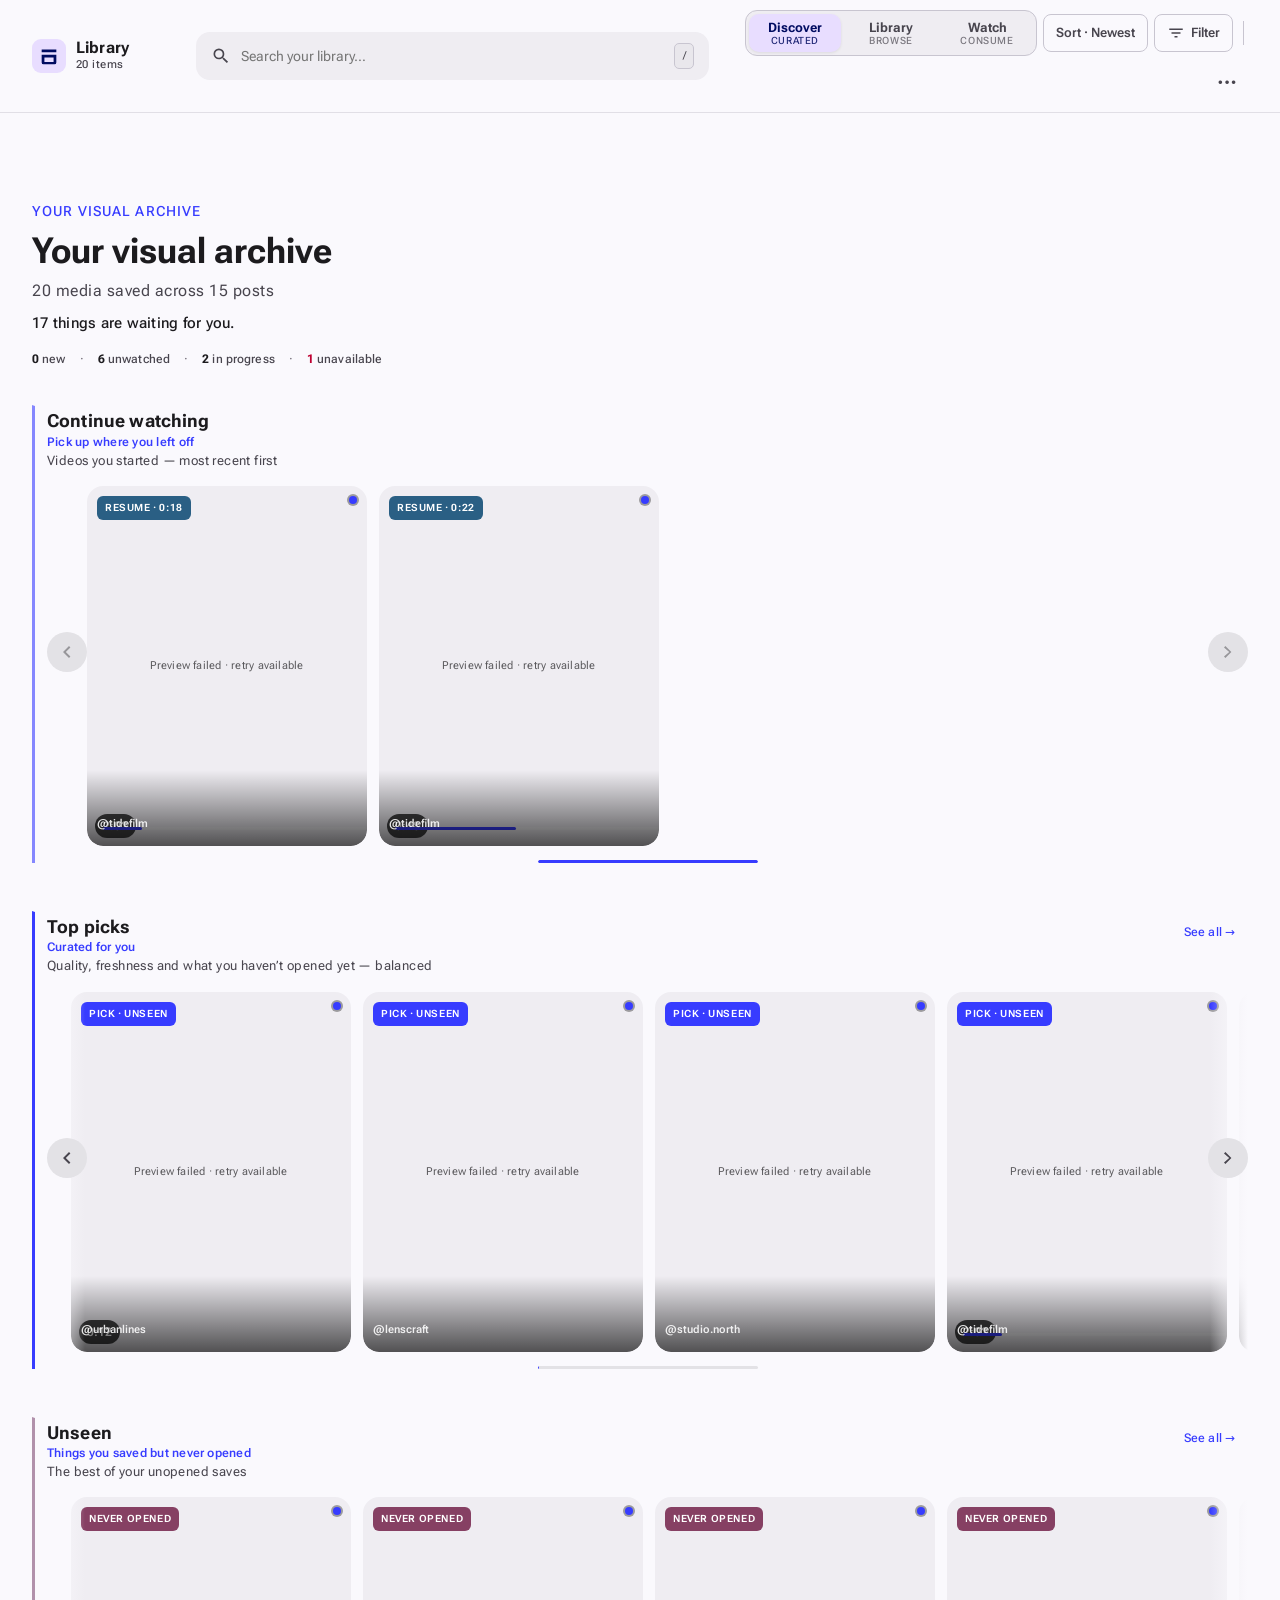
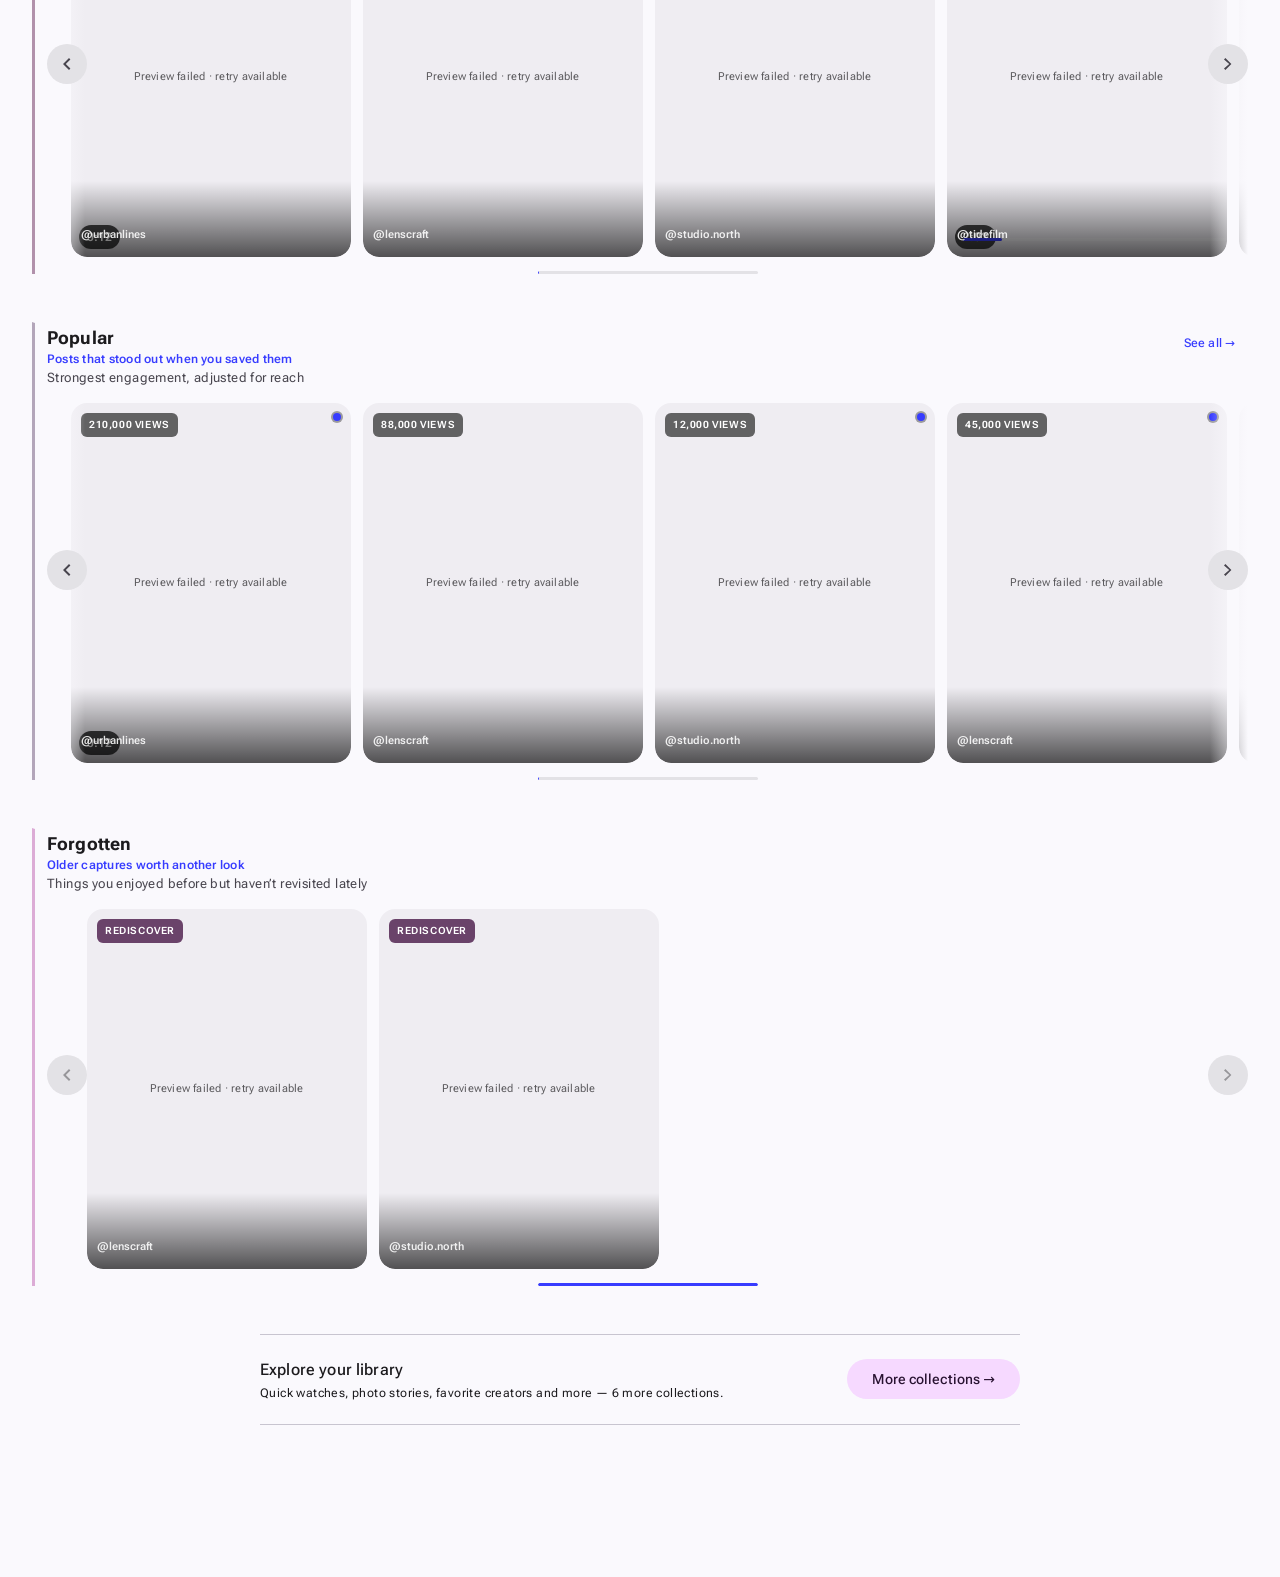
==== commit 9e7bbb32: "polish: product refinement — private visual archive - Editorial hero with human dynamic sentence and" ====
--- a/dashboard/index.html
+++ b/dashboard/index.html
@@ -20,23 +20,54 @@
         <svg viewBox="0 0 24 24" width="22" height="22" fill="currentColor"><path d="M4 5h16v3H4V5Zm0 5.5h16V19a2 2 0 0 1-2 2H6a2 2 0 0 1-2-2v-8.5Zm3 3v5h10v-5H7Z"/></svg>
       </span>
       <div>
-        <p class="m3e-title-medium m3e-title-medium--emphasized">Library</p>
+        <p class="m3e-title-medium m3e-title-medium--emphasized appbar__title">Library</p>
         <p class="m3e-label-small appbar__count"><span id="resultCount">0</span> items</p>
       </div>
     </div>
 
-    <label class="search">
-      <span class="visually-hidden">Search media, authors, captions and alt text</span>
-      <svg viewBox="0 0 24 24" width="20" height="20" fill="currentColor" aria-hidden="true"><path d="M15.5 14h-.79l-.28-.27A6.47 6.47 0 0 0 16 9.5 6.5 6.5 0 1 0 9.5 16c1.61 0 3.09-.59 4.23-1.57l.27.28v.79l5 4.99L20.49 19l-4.99-5Zm-6 0C7.01 14 5 11.99 5 9.5S7.01 5 9.5 5 14 7.01 14 9.5 11.99 14 9.5 14Z"/></svg>
-      <input id="search" type="search" placeholder="Search media, authors, captions…" autocomplete="off" />
-      <kbd aria-hidden="true">/</kbd>
-    </label>
+    <div class="search-wrap" id="searchWrap">
+      <label class="search" id="searchLabel">
+        <span class="visually-hidden">Search media, authors, captions and alt text</span>
+        <svg viewBox="0 0 24 24" width="20" height="20" fill="currentColor" aria-hidden="true"><path d="M15.5 14h-.79l-.28-.27A6.47 6.47 0 0 0 16 9.5 6.5 6.5 0 1 0 9.5 16c1.61 0 3.09-.59 4.23-1.57l.27.28v.79l5 4.99L20.49 19l-4.99-5Zm-6 0C7.01 14 5 11.99 5 9.5S7.01 5 9.5 5 14 7.01 14 9.5 11.99 14 9.5 14Z"/></svg>
+        <input id="search" type="search" placeholder="Search your library…" autocomplete="off" spellcheck="false" />
+        <kbd aria-hidden="true">/</kbd>
+      </label>
+      <div class="search-panel" id="searchPanel" hidden>
+        <div class="search-panel__hint" id="searchHint">Search across media, captions, authors and alt text</div>
+        <div class="search-panel__section" id="searchRecent" hidden>
+          <p class="m3e-label-small search-panel__label">Recent</p>
+          <div class="search-panel__chips" id="searchRecentChips"></div>
+        </div>
+        <div class="search-panel__section" id="searchQuick">
+          <p class="m3e-label-small search-panel__label">Quick filters</p>
+          <div class="search-panel__chips">
+            <button type="button" class="m3e-chip m3e-state" data-quick="kind:video">Videos</button>
+            <button type="button" class="m3e-chip m3e-state" data-quick="seen:unseen">Unseen</button>
+            <button type="button" class="m3e-chip m3e-state" data-quick="progress:yes">In progress</button>
+            <button type="button" class="m3e-chip m3e-state" data-quick="author">From creator</button>
+          </div>
+        </div>
+        <div class="search-panel__footer">
+          <span id="searchResultCount" class="m3e-label-small"></span>
+          <span class="m3e-label-small search-panel__tip">Press <kbd>/</kbd> to focus · <kbd>Esc</kbd> to clear</span>
+        </div>
+      </div>
+    </div>
 
     <div class="appbar__tools">
       <div class="views" role="group" aria-label="Library mode">
-        <button type="button" class="mode-tab m3e-state" data-view="rails" aria-pressed="true"><span aria-hidden="true">✦</span>Discover</button>
-        <button type="button" class="mode-tab m3e-state" data-view="grid"><span aria-hidden="true">▦</span>Library</button>
-        <button type="button" class="mode-tab m3e-state" data-view="reels"><span aria-hidden="true">▶</span>Watch</button>
+        <button type="button" class="mode-tab m3e-state" data-view="rails" aria-pressed="true">
+          <span class="mode-tab__label">Discover</span>
+          <span class="mode-tab__sub">Curated</span>
+        </button>
+        <button type="button" class="mode-tab m3e-state" data-view="grid">
+          <span class="mode-tab__label">Library</span>
+          <span class="mode-tab__sub">Browse</span>
+        </button>
+        <button type="button" class="mode-tab m3e-state" data-view="reels">
+          <span class="mode-tab__label">Watch</span>
+          <span class="mode-tab__sub">Consume</span>
+        </button>
       </div>
       <button type="button" class="command-button m3e-state" id="sortBtn">
         <span id="sortLabel">Sort · Newest</span>
@@ -60,10 +91,12 @@
 
   <!-- Immersive viewer -->
   <div id="viewer" class="viewer" hidden aria-hidden="true" role="dialog" aria-modal="true" aria-label="Media viewer">
-    <div class="viewer__bar">
+    <div class="viewer__bar" id="viewerBar">
       <button type="button" class="viewer__back m3e-button m3e-button--text m3e-state" id="viewerClose" aria-label="Back to library">← <span>Back to Library</span></button>
-      <span class="m3e-label-large" id="viewerPos">1 / 1</span>
+      <span class="m3e-label-large viewer__pos" id="viewerPos">1 / 1</span>
       <div class="viewer__tools">
+        <button type="button" class="m3e-icon-button m3e-state viewer__icon" id="viewerFilmstripBtn" aria-label="Toggle filmstrip" title="Filmstrip (F)">▦</button>
+        <button type="button" class="m3e-icon-button m3e-state viewer__icon" id="viewerFocusBtn" aria-label="Focus mode" title="Focus mode">◰</button>
         <button type="button" class="viewer__help m3e-icon-button m3e-state" id="viewerHelp" aria-label="Keyboard shortcuts" title="Keyboard shortcuts">?</button>
         <button type="button" class="m3e-button m3e-button--text m3e-state" id="ctxToggle">Details</button>
       </div>
@@ -75,6 +108,9 @@
       <aside class="viewer__context" id="viewerContext"></aside>
     </div>
     <div class="viewer__summary" id="viewerSummary"></div>
+    <div class="viewer__filmstrip" id="viewerFilmstrip" hidden></div>
+    <div class="viewer__peek viewer__peek--prev" id="viewerPeekPrev" aria-hidden="true"></div>
+    <div class="viewer__peek viewer__peek--next" id="viewerPeekNext" aria-hidden="true"></div>
   </div>
 
   <!-- Filter sheet -->
@@ -103,13 +139,33 @@
     <div class="m3e-dialog__content" id="dataBody"></div>
   </div>
 
+  <!-- Saved views dialog -->
+  <div class="m3e-dialog" id="savedViewsDialog" role="dialog" aria-modal="true" aria-labelledby="savedViewsTitle" data-open="false" aria-hidden="true">
+    <div class="m3e-dialog__header">
+      <h2 class="m3e-title-large m3e-title-large--emphasized m3e-dialog__title" id="savedViewsTitle">Saved views</h2>
+      <button type="button" class="m3e-icon-button m3e-state" id="savedViewsClose" aria-label="Close">×</button>
+    </div>
+    <div class="m3e-dialog__content" id="savedViewsBody"></div>
+  </div>
+
   <div class="bulkbar" id="bulkbar" hidden role="toolbar" aria-label="Selected media actions">
-    <strong><span id="selectedCount">0</span> selected</strong>
-    <button type="button" class="m3e-button m3e-button--text m3e-state" data-bulk="seen">Mark seen</button>
-    <button type="button" class="m3e-button m3e-button--text m3e-state" data-bulk="archive">Archive</button>
-    <button type="button" class="m3e-button m3e-button--text m3e-state" data-bulk="export">Export</button>
-    <button type="button" class="m3e-button m3e-button--text m3e-state" data-bulk="delete">Delete</button>
-    <button type="button" class="m3e-icon-button m3e-state" data-bulk="cancel" aria-label="Cancel selection">×</button>
+    <div class="bulkbar__count"><strong><span id="selectedCount">0</span> selected</strong></div>
+    <div class="bulkbar__group" data-bulk-group="common">
+      <button type="button" class="m3e-button m3e-button--tonal m3e-state" data-bulk="archive">Archive</button>
+      <button type="button" class="m3e-button m3e-button--text m3e-state" data-bulk="seen">Mark seen</button>
+      <button type="button" class="m3e-button m3e-button--text m3e-state" data-bulk="unseen">Mark unseen</button>
+    </div>
+    <span class="bulkbar__sep" aria-hidden="true"></span>
+    <div class="bulkbar__group" data-bulk-group="share">
+      <button type="button" class="m3e-button m3e-button--text m3e-state" data-bulk="copy">Copy links</button>
+      <button type="button" class="m3e-button m3e-button--text m3e-state" data-bulk="open">Open originals</button>
+      <button type="button" class="m3e-button m3e-button--text m3e-state" data-bulk="export">Export</button>
+    </div>
+    <span class="bulkbar__sep" aria-hidden="true"></span>
+    <div class="bulkbar__group" data-bulk-group="danger">
+      <button type="button" class="m3e-button m3e-button--text bulkbar__danger m3e-state" data-bulk="delete">Remove</button>
+    </div>
+    <button type="button" class="m3e-icon-button m3e-state bulkbar__close" data-bulk="cancel" aria-label="Cancel selection">×</button>
   </div>
 
   <div class="m3e-snackbar" id="snackbar" role="status" aria-live="polite" data-open="false">
--- a/shared/m3e/fonts.css
+++ b/shared/m3e/fonts.css
@@ -0,0 +1,64 @@
+/* AUTO-GENERATED — do not edit.
+   Mirrored from shared/m3e/fonts.css by tools/sync-shared.mjs.
+   Edit the original and re-run:  node tools/sync-shared.mjs
+*/
+/* =============================================================================
+   M3 Expressive · Typeface
+
+   Roboto Flex, self-hosted, as a real variable font.
+
+   Why self-hosted instead of the Google Fonts CDN
+   -----------------------------------------------
+   The extension popup runs under the MV3 content security policy, which
+   forbids loading resources from a remote origin. If the dashboard pulled
+   Roboto Flex from fonts.googleapis.com and the popup could not, the two
+   surfaces of the same product would render in two different typefaces — the
+   exact incoherence this redesign exists to remove. Self-hosting also means
+   the dashboard works offline, which matters for a tool whose whole point is
+   keeping your data local.
+
+   Why the `opsz` axis subset
+   --------------------------
+   Roboto Flex ships 15 axes. Shipping them all costs ~240 kB per subset for
+   variation we would never use. We keep the two axes M3 Expressive actually
+   depends on:
+     · wght (100–1000) — the emphasized type scale is expressed as weight;
+     · opsz (8–144)    — optical sizing, so display text gets tighter apertures
+                         and body text stays open at small sizes. This is what
+                         makes a variable font worth using instead of two
+                         static weights.
+   That is 84 kB for latin + 59 kB for latin-ext, both cached after first paint.
+
+   `font-display: swap` — text is readable immediately in the fallback stack;
+   the swap is a typeface change, never invisible text.
+   ============================================================================= */
+
+@font-face {
+  font-family: "Roboto Flex";
+  font-style: normal;
+  font-display: swap;
+  font-weight: 100 1000;
+  src: url("fonts/roboto-flex-latin-opsz-normal.woff2") format("woff2-variations");
+  unicode-range: U+0000-00FF, U+0131, U+0152-0153, U+02BB-02BC, U+02C6, U+02DA,
+    U+02DC, U+0304, U+0308, U+0329, U+2000-206F, U+20AC, U+2122, U+2191, U+2193,
+    U+2212, U+2215, U+FEFF, U+FFFD;
+}
+
+@font-face {
+  font-family: "Roboto Flex";
+  font-style: normal;
+  font-display: swap;
+  font-weight: 100 1000;
+  src: url("fonts/roboto-flex-latin-ext-opsz-normal.woff2") format("woff2-variations");
+  unicode-range: U+0100-02BA, U+02BD-02C5, U+02C7-02CC, U+02CE-02D7, U+02DD-02FF,
+    U+0304, U+0308, U+0329, U+1D00-1DBF, U+1E00-1E9F, U+1EF2-1EFF, U+2020,
+    U+20A0-20AB, U+20AD-20C0, U+2113, U+2C60-2C7F, U+A720-A7FF;
+}
+
+/* Let the browser drive `opsz` from the rendered size. This is the whole point
+   of an optical-size axis: 57px display text and 11px labels are different
+   drawings of the same face, not one drawing scaled. */
+:root {
+  font-optical-sizing: auto;
+  font-synthesis-weight: none; /* never fake a weight the variable font has */
+}
--- a/shared/m3e/tokens.css
+++ b/shared/m3e/tokens.css
@@ -0,0 +1,328 @@
+/* AUTO-GENERATED — do not edit.
+   Mirrored from shared/m3e/tokens.css by tools/sync-shared.mjs.
+   Edit the original and re-run:  node tools/sync-shared.mjs
+*/
+/* =============================================================================
+   M3E · Design Tokens
+   Material Design 3 Expressive — reference + system layer
+   -----------------------------------------------------------------------------
+   Layering (M3 token architecture):
+     md.ref.*   reference   raw primitives, never used by components directly
+     md.sys.*   system      semantic decisions, the only layer components read
+     md.comp.*  component   per-component overrides, declared beside components
+
+   Colour system tokens (--md-sys-color-*) are NOT declared here: they are
+   emitted at runtime by shared/m3e/theme.js from the dynamic colour engine,
+   so that seed / variant / contrast / scheme changes are a single repaint.
+   ============================================================================= */
+
+:root {
+  /* ==========================================================================
+     REFERENCE · Typeface
+     M3 defines two typeface roles: brand (display/headline) and plain
+     (title/body/label). M3 Expressive pairs a variable brand face with a
+     highly legible plain face; we degrade gracefully to the platform UI face.
+     ========================================================================== */
+  --md-ref-typeface-brand: "Roboto Flex", "Roboto", "Google Sans", system-ui,
+    -apple-system, "Segoe UI", "Helvetica Neue", sans-serif;
+  --md-ref-typeface-plain: "Roboto Flex", "Roboto", system-ui, -apple-system,
+    "Segoe UI", "Helvetica Neue", sans-serif;
+  --md-ref-typeface-mono: "Roboto Mono", ui-monospace, SFMono-Regular,
+    "SF Mono", Menlo, Consolas, monospace;
+
+  /* REFERENCE · Weight ------------------------------------------------------ */
+  --md-ref-typeface-weight-regular: 400;
+  --md-ref-typeface-weight-medium: 500;
+  --md-ref-typeface-weight-semibold: 600;
+  --md-ref-typeface-weight-bold: 700;
+
+  /* ==========================================================================
+     SYSTEM · Typescale — baseline
+     15 baseline roles: display / headline / title / body / label × L / M / S.
+     Sizes in rem so browser text-zoom and user font-size settings are honoured
+     (WCAG 1.4.4 Resize Text).
+     ========================================================================== */
+  --md-sys-typescale-display-large-font: var(--md-ref-typeface-brand);
+  --md-sys-typescale-display-large-size: 3.5625rem;   /* 57 */
+  --md-sys-typescale-display-large-line-height: 4rem; /* 64 */
+  --md-sys-typescale-display-large-tracking: -0.015625rem;
+  --md-sys-typescale-display-large-weight: 400;
+
+  --md-sys-typescale-display-medium-font: var(--md-ref-typeface-brand);
+  --md-sys-typescale-display-medium-size: 2.8125rem;   /* 45 */
+  --md-sys-typescale-display-medium-line-height: 3.25rem;
+  --md-sys-typescale-display-medium-tracking: 0;
+  --md-sys-typescale-display-medium-weight: 400;
+
+  --md-sys-typescale-display-small-font: var(--md-ref-typeface-brand);
+  --md-sys-typescale-display-small-size: 2.25rem;      /* 36 */
+  --md-sys-typescale-display-small-line-height: 2.75rem;
+  --md-sys-typescale-display-small-tracking: 0;
+  --md-sys-typescale-display-small-weight: 400;
+
+  --md-sys-typescale-headline-large-font: var(--md-ref-typeface-brand);
+  --md-sys-typescale-headline-large-size: 2rem;        /* 32 */
+  --md-sys-typescale-headline-large-line-height: 2.5rem;
+  --md-sys-typescale-headline-large-tracking: 0;
+  --md-sys-typescale-headline-large-weight: 400;
+
+  --md-sys-typescale-headline-medium-font: var(--md-ref-typeface-brand);
+  --md-sys-typescale-headline-medium-size: 1.75rem;    /* 28 */
+  --md-sys-typescale-headline-medium-line-height: 2.25rem;
+  --md-sys-typescale-headline-medium-tracking: 0;
+  --md-sys-typescale-headline-medium-weight: 400;
+
+  --md-sys-typescale-headline-small-font: var(--md-ref-typeface-brand);
+  --md-sys-typescale-headline-small-size: 1.5rem;      /* 24 */
+  --md-sys-typescale-headline-small-line-height: 2rem;
+  --md-sys-typescale-headline-small-tracking: 0;
+  --md-sys-typescale-headline-small-weight: 400;
+
+  --md-sys-typescale-title-large-font: var(--md-ref-typeface-plain);
+  --md-sys-typescale-title-large-size: 1.375rem;       /* 22 */
+  --md-sys-typescale-title-large-line-height: 1.75rem;
+  --md-sys-typescale-title-large-tracking: 0;
+  --md-sys-typescale-title-large-weight: 400;
+
+  --md-sys-typescale-title-medium-font: var(--md-ref-typeface-plain);
+  --md-sys-typescale-title-medium-size: 1rem;          /* 16 */
+  --md-sys-typescale-title-medium-line-height: 1.5rem;
+  --md-sys-typescale-title-medium-tracking: 0.009375rem;
+  --md-sys-typescale-title-medium-weight: 500;
+
+  --md-sys-typescale-title-small-font: var(--md-ref-typeface-plain);
+  --md-sys-typescale-title-small-size: 0.875rem;       /* 14 */
+  --md-sys-typescale-title-small-line-height: 1.25rem;
+  --md-sys-typescale-title-small-tracking: 0.00625rem;
+  --md-sys-typescale-title-small-weight: 500;
+
+  --md-sys-typescale-body-large-font: var(--md-ref-typeface-plain);
+  --md-sys-typescale-body-large-size: 1rem;            /* 16 */
+  --md-sys-typescale-body-large-line-height: 1.5rem;
+  --md-sys-typescale-body-large-tracking: 0.03125rem;
+  --md-sys-typescale-body-large-weight: 400;
+
+  --md-sys-typescale-body-medium-font: var(--md-ref-typeface-plain);
+  --md-sys-typescale-body-medium-size: 0.875rem;       /* 14 */
+  --md-sys-typescale-body-medium-line-height: 1.25rem;
+  --md-sys-typescale-body-medium-tracking: 0.015625rem;
+  --md-sys-typescale-body-medium-weight: 400;
+
+  --md-sys-typescale-body-small-font: var(--md-ref-typeface-plain);
+  --md-sys-typescale-body-small-size: 0.75rem;         /* 12 */
+  --md-sys-typescale-body-small-line-height: 1rem;
+  --md-sys-typescale-body-small-tracking: 0.025rem;
+  --md-sys-typescale-body-small-weight: 400;
+
+  --md-sys-typescale-label-large-font: var(--md-ref-typeface-plain);
+  --md-sys-typescale-label-large-size: 0.875rem;       /* 14 */
+  --md-sys-typescale-label-large-line-height: 1.25rem;
+  --md-sys-typescale-label-large-tracking: 0.00625rem;
+  --md-sys-typescale-label-large-weight: 500;
+
+  --md-sys-typescale-label-medium-font: var(--md-ref-typeface-plain);
+  --md-sys-typescale-label-medium-size: 0.75rem;       /* 12 */
+  --md-sys-typescale-label-medium-line-height: 1rem;
+  --md-sys-typescale-label-medium-tracking: 0.03125rem;
+  --md-sys-typescale-label-medium-weight: 500;
+
+  --md-sys-typescale-label-small-font: var(--md-ref-typeface-plain);
+  --md-sys-typescale-label-small-size: 0.6875rem;      /* 11 */
+  --md-sys-typescale-label-small-line-height: 1rem;
+  --md-sys-typescale-label-small-tracking: 0.03125rem;
+  --md-sys-typescale-label-small-weight: 500;
+
+  /* ==========================================================================
+     SYSTEM · Typescale — EMPHASIZED  (M3 Expressive)
+     The expressive update adds a parallel set of 15 "emphasized" styles that
+     share metrics with the baseline but carry more weight (and, on a variable
+     face, slightly tighter width) so hierarchy is carried by the type itself
+     rather than by colour alone. Reserve for hero moments — see
+     design/01-foundations.md §Typography "80/20".
+     ========================================================================== */
+  --md-sys-typescale-display-large-emphasized-weight: 700;
+  --md-sys-typescale-display-medium-emphasized-weight: 700;
+  --md-sys-typescale-display-small-emphasized-weight: 700;
+  --md-sys-typescale-headline-large-emphasized-weight: 700;
+  --md-sys-typescale-headline-medium-emphasized-weight: 700;
+  --md-sys-typescale-headline-small-emphasized-weight: 700;
+  --md-sys-typescale-title-large-emphasized-weight: 600;
+  --md-sys-typescale-title-medium-emphasized-weight: 600;
+  --md-sys-typescale-title-small-emphasized-weight: 600;
+  --md-sys-typescale-body-large-emphasized-weight: 500;
+  --md-sys-typescale-body-medium-emphasized-weight: 500;
+  --md-sys-typescale-body-small-emphasized-weight: 500;
+  --md-sys-typescale-label-large-emphasized-weight: 700;
+  --md-sys-typescale-label-medium-emphasized-weight: 700;
+  --md-sys-typescale-label-small-emphasized-weight: 700;
+
+  /* ==========================================================================
+     SYSTEM · Shape
+     The M3 Expressive shape scale: the base M3 ladder plus the *-increased
+     steps and extra-extra-large introduced with Expressive.
+     ========================================================================== */
+  --md-sys-shape-corner-none: 0px;
+  --md-sys-shape-corner-extra-small: 4px;
+  --md-sys-shape-corner-small: 8px;
+  --md-sys-shape-corner-small-increased: 10px;
+  --md-sys-shape-corner-medium: 12px;
+  --md-sys-shape-corner-medium-increased: 16px;
+  --md-sys-shape-corner-large: 16px;
+  --md-sys-shape-corner-large-increased: 20px;
+  --md-sys-shape-corner-extra-large: 28px;
+  --md-sys-shape-corner-extra-large-increased: 32px;
+  --md-sys-shape-corner-extra-extra-large: 48px;
+  --md-sys-shape-corner-full: 9999px;
+
+  /* ==========================================================================
+     SYSTEM · Motion — physics
+     M3 Expressive replaces duration+easing with a spring system: two families
+     (spatial → position/size/shape, overshoots; effects → colour/opacity,
+     never overshoots) × three speeds (fast / default / slow).
+
+     Springs are expressed here as the CSS cubic-bezier + duration equivalents
+     published for the expressive motion scheme, so the same token names used
+     on Compose/Android map 1:1 onto the web build.
+     ========================================================================== */
+  --md-sys-motion-spring-fast-spatial: 350ms cubic-bezier(0.42, 1.67, 0.21, 0.9);
+  --md-sys-motion-spring-default-spatial: 500ms cubic-bezier(0.38, 1.21, 0.22, 1);
+  --md-sys-motion-spring-slow-spatial: 650ms cubic-bezier(0.39, 1.29, 0.35, 0.98);
+  --md-sys-motion-spring-fast-effects: 150ms cubic-bezier(0.31, 0.94, 0.34, 1);
+  --md-sys-motion-spring-default-effects: 200ms cubic-bezier(0.34, 0.8, 0.34, 1);
+  --md-sys-motion-spring-slow-effects: 300ms cubic-bezier(0.34, 0.88, 0.34, 1);
+
+  /* Split forms, for properties that need duration and easing separately. */
+  --md-sys-motion-duration-fast-spatial: 350ms;
+  --md-sys-motion-duration-default-spatial: 500ms;
+  --md-sys-motion-duration-slow-spatial: 650ms;
+  --md-sys-motion-duration-fast-effects: 150ms;
+  --md-sys-motion-duration-default-effects: 200ms;
+  --md-sys-motion-duration-slow-effects: 300ms;
+  --md-sys-motion-easing-fast-spatial: cubic-bezier(0.42, 1.67, 0.21, 0.9);
+  --md-sys-motion-easing-default-spatial: cubic-bezier(0.38, 1.21, 0.22, 1);
+  --md-sys-motion-easing-slow-spatial: cubic-bezier(0.39, 1.29, 0.35, 0.98);
+  --md-sys-motion-easing-fast-effects: cubic-bezier(0.31, 0.94, 0.34, 1);
+  --md-sys-motion-easing-default-effects: cubic-bezier(0.34, 0.8, 0.34, 1);
+  --md-sys-motion-easing-slow-effects: cubic-bezier(0.34, 0.88, 0.34, 1);
+
+  /* ==========================================================================
+     SYSTEM · State layers
+     M3 communicates interaction state by compositing an opacity of the content
+     colour over the container, never by swapping to an unrelated colour.
+     ========================================================================== */
+  --md-sys-state-hover-state-layer-opacity: 0.08;
+  --md-sys-state-focus-state-layer-opacity: 0.10;
+  --md-sys-state-pressed-state-layer-opacity: 0.10;
+  --md-sys-state-dragged-state-layer-opacity: 0.16;
+  --md-sys-state-disabled-container-opacity: 0.12;
+  --md-sys-state-disabled-content-opacity: 0.38;
+
+  /* ==========================================================================
+     SYSTEM · Elevation
+     M3 elevation is primarily conveyed by the surface-container ladder; shadow
+     is a secondary cue reserved for components that float above content.
+     ========================================================================== */
+  --md-sys-elevation-level0: none;
+  --md-sys-elevation-level1: 0 1px 2px 0 rgb(0 0 0 / 0.30), 0 1px 3px 1px rgb(0 0 0 / 0.15);
+  --md-sys-elevation-level2: 0 1px 2px 0 rgb(0 0 0 / 0.30), 0 2px 6px 2px rgb(0 0 0 / 0.15);
+  --md-sys-elevation-level3: 0 4px 8px 3px rgb(0 0 0 / 0.15), 0 1px 3px 0 rgb(0 0 0 / 0.30);
+  --md-sys-elevation-level4: 0 6px 10px 4px rgb(0 0 0 / 0.15), 0 2px 3px 0 rgb(0 0 0 / 0.30);
+  --md-sys-elevation-level5: 0 8px 12px 6px rgb(0 0 0 / 0.15), 0 4px 4px 0 rgb(0 0 0 / 0.30);
+
+  /* ==========================================================================
+     SYSTEM · Spacing — 4dp grid
+     ========================================================================== */
+  --md-sys-spacing-0: 0px;
+  --md-sys-spacing-1: 4px;
+  --md-sys-spacing-2: 8px;
+  --md-sys-spacing-3: 12px;
+  --md-sys-spacing-4: 16px;
+  --md-sys-spacing-5: 20px;
+  --md-sys-spacing-6: 24px;
+  --md-sys-spacing-7: 28px;
+  --md-sys-spacing-8: 32px;
+  --md-sys-spacing-10: 40px;
+  --md-sys-spacing-12: 48px;
+  --md-sys-spacing-14: 56px;
+  --md-sys-spacing-16: 64px;
+
+  /* SYSTEM · Adaptive margins, keyed to window size class ------------------- */
+  --md-sys-margin-compact: 16px;
+  --md-sys-margin-medium: 24px;
+  --md-sys-margin-expanded: 24px;
+  --md-sys-margin-large: 32px;
+  --md-sys-margin-extra-large: 32px;
+
+  /* SYSTEM · Interaction targets (WCAG 2.5.8 / M3 minimum) ------------------ */
+  --md-sys-touch-target-min: 48px;
+  --md-sys-icon-size-small: 20px;
+  --md-sys-icon-size-medium: 24px;
+  --md-sys-icon-size-large: 32px;
+
+  /* SYSTEM · Z-index ladder ------------------------------------------------- */
+  --md-sys-z-content: 0;
+  --md-sys-z-sticky: 100;
+  --md-sys-z-toolbar: 200;
+  --md-sys-z-scrim: 900;
+  --md-sys-z-modal: 1000;
+  --md-sys-z-snackbar: 1100;
+  /* Above the snackbar: the media viewer takes over the whole screen, and a
+     toast floating over a full-bleed photo would be both illegible and
+     unreachable. */
+  --md-sys-z-immersive: 1200;
+}
+
+/* ==========================================================================
+   Density — a product-level scalar over the 4dp grid, not an M3 token.
+   Exposed because a bookmark library is a density-sensitive data surface.
+   ========================================================================== */
+:root,
+[data-density="comfortable"] {
+  --m3e-density-scale: 1;
+  --m3e-row-gap: var(--md-sys-spacing-4);
+}
+[data-density="compact"] {
+  --m3e-density-scale: 0.75;
+  --m3e-row-gap: var(--md-sys-spacing-2);
+}
+[data-density="spacious"] {
+  --m3e-density-scale: 1.25;
+  --m3e-row-gap: var(--md-sys-spacing-6);
+}
+
+/* ==========================================================================
+   Reduced motion.
+   Two switches feed one outcome: the OS-level preference and the in-app
+   setting. Springs collapse to near-instant effects; nothing that conveys
+   state is removed, only its travel.
+   ========================================================================== */
+@media (prefers-reduced-motion: reduce) {
+  :root {
+    --md-sys-motion-spring-fast-spatial: 1ms linear;
+    --md-sys-motion-spring-default-spatial: 1ms linear;
+    --md-sys-motion-spring-slow-spatial: 1ms linear;
+    --md-sys-motion-spring-fast-effects: 1ms linear;
+    --md-sys-motion-spring-default-effects: 1ms linear;
+    --md-sys-motion-spring-slow-effects: 1ms linear;
+    --md-sys-motion-duration-fast-spatial: 1ms;
+    --md-sys-motion-duration-default-spatial: 1ms;
+    --md-sys-motion-duration-slow-spatial: 1ms;
+    --md-sys-motion-duration-fast-effects: 1ms;
+    --md-sys-motion-duration-default-effects: 1ms;
+    --md-sys-motion-duration-slow-effects: 1ms;
+  }
+}
+[data-motion="reduced"] {
+  --md-sys-motion-spring-fast-spatial: 1ms linear;
+  --md-sys-motion-spring-default-spatial: 1ms linear;
+  --md-sys-motion-spring-slow-spatial: 1ms linear;
+  --md-sys-motion-spring-fast-effects: 1ms linear;
+  --md-sys-motion-spring-default-effects: 1ms linear;
+  --md-sys-motion-spring-slow-effects: 1ms linear;
+  --md-sys-motion-duration-fast-spatial: 1ms;
+  --md-sys-motion-duration-default-spatial: 1ms;
+  --md-sys-motion-duration-slow-spatial: 1ms;
+  --md-sys-motion-duration-fast-effects: 1ms;
+  --md-sys-motion-duration-default-effects: 1ms;
+  --md-sys-motion-duration-slow-effects: 1ms;
+}
--- a/shared/m3e/components.css
+++ b/shared/m3e/components.css
@@ -0,0 +1,1932 @@
+/* AUTO-GENERATED — do not edit.
+   Mirrored from shared/m3e/components.css by tools/sync-shared.mjs.
+   Edit the original and re-run:  node tools/sync-shared.mjs
+*/
+/* =============================================================================
+   M3E · Component Library
+   Material Design 3 Expressive — shared across the dashboard and the extension
+   -----------------------------------------------------------------------------
+   Rules of the system
+   -------------------
+   1. Components read only --md-sys-* tokens. No literal colours, no literal
+      radii, no literal durations below this line.
+   2. Every interactive surface owns a ::before state layer. Interaction is
+      communicated by compositing the content colour, never by colour swapping.
+   3. Spatial properties (transform, size, corner radius) animate on *spatial*
+      springs; colour and opacity animate on *effects* springs. Never mixed.
+   4. Focus is always visible: a 3px focus ring offset from the container,
+      drawn in `secondary` so it survives every scheme and contrast level.
+   5. Minimum hit area 48×48, enforced with pseudo-element expansion when the
+      visual box is smaller.
+   ============================================================================= */
+
+/* =============================================================================
+   0 · Reset & document
+   ============================================================================= */
+*,
+*::before,
+*::after { box-sizing: border-box; }
+
+html {
+  -webkit-text-size-adjust: 100%;
+  text-size-adjust: 100%;
+}
+
+/* `hidden` must win over component display rules. Without this, any component
+   whose base class sets `display` silently ignores the attribute — and the
+   attribute is how the app expresses "not applicable right now" to both the
+   renderer and assistive tech. */
+[hidden] { display: none !important; }
+
+body {
+  margin: 0;
+  background: var(--md-sys-color-surface);
+  color: var(--md-sys-color-on-surface);
+  font-family: var(--md-ref-typeface-plain);
+  font-size: var(--md-sys-typescale-body-medium-size);
+  line-height: var(--md-sys-typescale-body-medium-line-height);
+  -webkit-font-smoothing: antialiased;
+  text-rendering: optimizeLegibility;
+  transition: background-color var(--md-sys-motion-spring-default-effects),
+              color var(--md-sys-motion-spring-default-effects);
+}
+
+/* Roboto Flex is variable: opt into optical sizing and grade where available. */
+@supports (font-variation-settings: "opsz" 14) {
+  body { font-variation-settings: "opsz" 14, "GRAD" 0; }
+}
+
+::selection {
+  background: var(--md-sys-color-primary-container);
+  color: var(--md-sys-color-on-primary-container);
+}
+
+/* Scrollbars follow the surface ladder rather than the platform default. */
+* {
+  scrollbar-width: thin;
+  scrollbar-color: var(--md-sys-color-outline-variant) transparent;
+}
+*::-webkit-scrollbar { width: 10px; height: 10px; }
+*::-webkit-scrollbar-track { background: transparent; }
+*::-webkit-scrollbar-thumb {
+  background: var(--md-sys-color-outline-variant);
+  border: 3px solid transparent;
+  background-clip: content-box;
+  border-radius: var(--md-sys-shape-corner-full);
+}
+*::-webkit-scrollbar-thumb:hover { background: var(--md-sys-color-outline); background-clip: content-box; }
+
+/* =============================================================================
+   1 · Typography utilities
+   .m3e-{role}-{size}  → baseline    .m3e-{role}-{size}--emphasized → expressive
+   ============================================================================= */
+.m3e-display-large,
+.m3e-display-medium,
+.m3e-display-small,
+.m3e-headline-large,
+.m3e-headline-medium,
+.m3e-headline-small,
+.m3e-title-large,
+.m3e-title-medium,
+.m3e-title-small,
+.m3e-body-large,
+.m3e-body-medium,
+.m3e-body-small,
+.m3e-label-large,
+.m3e-label-medium,
+.m3e-label-small { margin: 0; }
+
+.m3e-display-large {
+  font: var(--md-sys-typescale-display-large-weight) var(--md-sys-typescale-display-large-size) / var(--md-sys-typescale-display-large-line-height) var(--md-sys-typescale-display-large-font);
+  letter-spacing: var(--md-sys-typescale-display-large-tracking);
+}
+.m3e-display-medium {
+  font: var(--md-sys-typescale-display-medium-weight) var(--md-sys-typescale-display-medium-size) / var(--md-sys-typescale-display-medium-line-height) var(--md-sys-typescale-display-medium-font);
+  letter-spacing: var(--md-sys-typescale-display-medium-tracking);
+}
+.m3e-display-small {
+  font: var(--md-sys-typescale-display-small-weight) var(--md-sys-typescale-display-small-size) / var(--md-sys-typescale-display-small-line-height) var(--md-sys-typescale-display-small-font);
+  letter-spacing: var(--md-sys-typescale-display-small-tracking);
+}
+.m3e-headline-large {
+  font: var(--md-sys-typescale-headline-large-weight) var(--md-sys-typescale-headline-large-size) / var(--md-sys-typescale-headline-large-line-height) var(--md-sys-typescale-headline-large-font);
+}
+.m3e-headline-medium {
+  font: var(--md-sys-typescale-headline-medium-weight) var(--md-sys-typescale-headline-medium-size) / var(--md-sys-typescale-headline-medium-line-height) var(--md-sys-typescale-headline-medium-font);
+}
+.m3e-headline-small {
+  font: var(--md-sys-typescale-headline-small-weight) var(--md-sys-typescale-headline-small-size) / var(--md-sys-typescale-headline-small-line-height) var(--md-sys-typescale-headline-small-font);
+}
+.m3e-title-large {
+  font: var(--md-sys-typescale-title-large-weight) var(--md-sys-typescale-title-large-size) / var(--md-sys-typescale-title-large-line-height) var(--md-sys-typescale-title-large-font);
+}
+.m3e-title-medium {
+  font: var(--md-sys-typescale-title-medium-weight) var(--md-sys-typescale-title-medium-size) / var(--md-sys-typescale-title-medium-line-height) var(--md-sys-typescale-title-medium-font);
+  letter-spacing: var(--md-sys-typescale-title-medium-tracking);
+}
+.m3e-title-small {
+  font: var(--md-sys-typescale-title-small-weight) var(--md-sys-typescale-title-small-size) / var(--md-sys-typescale-title-small-line-height) var(--md-sys-typescale-title-small-font);
+  letter-spacing: var(--md-sys-typescale-title-small-tracking);
+}
+.m3e-body-large {
+  font: var(--md-sys-typescale-body-large-weight) var(--md-sys-typescale-body-large-size) / var(--md-sys-typescale-body-large-line-height) var(--md-sys-typescale-body-large-font);
+  letter-spacing: var(--md-sys-typescale-body-large-tracking);
+}
+.m3e-body-medium {
+  font: var(--md-sys-typescale-body-medium-weight) var(--md-sys-typescale-body-medium-size) / var(--md-sys-typescale-body-medium-line-height) var(--md-sys-typescale-body-medium-font);
+  letter-spacing: var(--md-sys-typescale-body-medium-tracking);
+}
+.m3e-body-small {
+  font: var(--md-sys-typescale-body-small-weight) var(--md-sys-typescale-body-small-size) / var(--md-sys-typescale-body-small-line-height) var(--md-sys-typescale-body-small-font);
+  letter-spacing: var(--md-sys-typescale-body-small-tracking);
+}
+.m3e-label-large {
+  font: var(--md-sys-typescale-label-large-weight) var(--md-sys-typescale-label-large-size) / var(--md-sys-typescale-label-large-line-height) var(--md-sys-typescale-label-large-font);
+  letter-spacing: var(--md-sys-typescale-label-large-tracking);
+}
+.m3e-label-medium {
+  font: var(--md-sys-typescale-label-medium-weight) var(--md-sys-typescale-label-medium-size) / var(--md-sys-typescale-label-medium-line-height) var(--md-sys-typescale-label-medium-font);
+  letter-spacing: var(--md-sys-typescale-label-medium-tracking);
+}
+.m3e-label-small {
+  font: var(--md-sys-typescale-label-small-weight) var(--md-sys-typescale-label-small-size) / var(--md-sys-typescale-label-small-line-height) var(--md-sys-typescale-label-small-font);
+  letter-spacing: var(--md-sys-typescale-label-small-tracking);
+}
+
+/* Emphasized variants — weight only; metrics stay locked to the baseline so
+   swapping emphasis never reflows a layout. */
+.m3e-display-large--emphasized { font-weight: var(--md-sys-typescale-display-large-emphasized-weight); }
+.m3e-display-medium--emphasized { font-weight: var(--md-sys-typescale-display-medium-emphasized-weight); }
+.m3e-display-small--emphasized { font-weight: var(--md-sys-typescale-display-small-emphasized-weight); }
+.m3e-headline-large--emphasized { font-weight: var(--md-sys-typescale-headline-large-emphasized-weight); }
+.m3e-headline-medium--emphasized { font-weight: var(--md-sys-typescale-headline-medium-emphasized-weight); }
+.m3e-headline-small--emphasized { font-weight: var(--md-sys-typescale-headline-small-emphasized-weight); }
+.m3e-title-large--emphasized { font-weight: var(--md-sys-typescale-title-large-emphasized-weight); }
+.m3e-title-medium--emphasized { font-weight: var(--md-sys-typescale-title-medium-emphasized-weight); }
+.m3e-title-small--emphasized { font-weight: var(--md-sys-typescale-title-small-emphasized-weight); }
+.m3e-body-large--emphasized { font-weight: var(--md-sys-typescale-body-large-emphasized-weight); }
+.m3e-body-medium--emphasized { font-weight: var(--md-sys-typescale-body-medium-emphasized-weight); }
+.m3e-label-large--emphasized { font-weight: var(--md-sys-typescale-label-large-emphasized-weight); }
+.m3e-label-medium--emphasized { font-weight: var(--md-sys-typescale-label-medium-emphasized-weight); }
+.m3e-label-small--emphasized { font-weight: var(--md-sys-typescale-label-small-emphasized-weight); }
+
+/* Numerals in data positions must not jitter as values tick. */
+.m3e-tabular { font-variant-numeric: tabular-nums; font-feature-settings: "tnum" 1; }
+
+/* =============================================================================
+   2 · Accessibility primitives
+   ============================================================================= */
+.m3e-visually-hidden {
+  position: absolute !important;
+  width: 1px; height: 1px;
+  margin: -1px; padding: 0;
+  overflow: hidden;
+  clip: rect(0 0 0 0);
+  clip-path: inset(50%);
+  white-space: nowrap;
+  border: 0;
+}
+
+/* Skip link — first tab stop on every surface. */
+.m3e-skip-link {
+  position: fixed;
+  top: var(--md-sys-spacing-2);
+  left: var(--md-sys-spacing-2);
+  z-index: var(--md-sys-z-snackbar);
+  padding: var(--md-sys-spacing-3) var(--md-sys-spacing-5);
+  background: var(--md-sys-color-inverse-surface);
+  color: var(--md-sys-color-inverse-on-surface);
+  border-radius: var(--md-sys-shape-corner-full);
+  box-shadow: var(--md-sys-elevation-level3);
+  /* Park it well clear of the viewport. `-100%` alone leaves the elevation
+     shadow smeared across the top edge of the page, which reads as a rendering
+     glitch on small screens. Offsetting by the element's own top inset plus a
+     margin guarantees nothing shows until it is focused. */
+  transform: translateY(calc(-100% - var(--md-sys-spacing-2) - 16px));
+  transition: transform var(--md-sys-motion-spring-fast-spatial);
+  text-decoration: none;
+}
+.m3e-skip-link:focus-visible { transform: translateY(0); }
+
+/* Universal focus ring. Drawn on `secondary` so it never collides with the
+   `primary` fills it most often sits on top of. */
+:where(a, button, input, select, textarea, summary, [tabindex]):focus-visible {
+  outline: 3px solid var(--md-sys-color-secondary);
+  outline-offset: 2px;
+  border-radius: inherit;
+}
+
+/* =============================================================================
+   3 · State layer
+   Applied by any component carrying .m3e-state. The layer inherits the
+   component's border-radius and never intercepts pointer events.
+   ============================================================================= */
+.m3e-state { position: relative; isolation: isolate; overflow: hidden; }
+.m3e-state::before {
+  content: "";
+  position: absolute;
+  inset: 0;
+  z-index: -1;
+  background: currentColor;
+  opacity: 0;
+  pointer-events: none;
+  border-radius: inherit;
+  transition: opacity var(--md-sys-motion-spring-fast-effects);
+}
+.m3e-state:hover::before { opacity: var(--md-sys-state-hover-state-layer-opacity); }
+.m3e-state:focus-visible::before { opacity: var(--md-sys-state-focus-state-layer-opacity); }
+.m3e-state:active::before { opacity: var(--md-sys-state-pressed-state-layer-opacity); }
+.m3e-state[aria-disabled="true"]::before,
+.m3e-state:disabled::before { opacity: 0; }
+
+/* Ripple — spawned by shared/m3e/interactions.js on pointerdown. */
+.m3e-ripple {
+  position: absolute;
+  border-radius: 50%;
+  background: currentColor;
+  opacity: 0.12;
+  pointer-events: none;
+  transform: scale(0);
+  animation: m3e-ripple-in var(--md-sys-motion-duration-slow-spatial) var(--md-sys-motion-easing-default-spatial) forwards;
+}
+@keyframes m3e-ripple-in {
+  to { transform: scale(1); opacity: 0; }
+}
+
+/* =============================================================================
+   4 · Buttons
+   M3 Expressive buttons: five color styles × five sizes, shape-morphing on
+   press (full → medium-increased), state layers, 48dp minimum target.
+   ============================================================================= */
+.m3e-button {
+  --_container: var(--md-sys-color-primary);
+  --_content: var(--md-sys-color-on-primary);
+  --_outline: transparent;
+  --_elevation: var(--md-sys-elevation-level0);
+  --_height: 40px;
+  --_padding: var(--md-sys-spacing-6);
+  --_gap: var(--md-sys-spacing-2);
+  --_radius: var(--md-sys-shape-corner-full);
+  --_pressed-radius: var(--md-sys-shape-corner-medium-increased);
+  --_type-size: var(--md-sys-typescale-label-large-size);
+  --_type-weight: var(--md-sys-typescale-label-large-weight);
+
+  position: relative;
+  display: inline-flex;
+  align-items: center;
+  justify-content: center;
+  gap: var(--_gap);
+  height: var(--_height);
+  min-width: var(--_height);
+  padding-inline: var(--_padding);
+  border: 1px solid var(--_outline);
+  border-radius: var(--_radius);
+  background: var(--_container);
+  color: var(--_content);
+  box-shadow: var(--_elevation);
+  font-family: var(--md-ref-typeface-plain);
+  font-size: var(--_type-size);
+  font-weight: var(--_type-weight);
+  line-height: var(--md-sys-typescale-label-large-line-height);
+  letter-spacing: var(--md-sys-typescale-label-large-tracking);
+  white-space: nowrap;
+  cursor: pointer;
+  user-select: none;
+  -webkit-tap-highlight-color: transparent;
+  text-decoration: none;
+  /* Spatial spring for shape/scale; effects spring for colour. Never mixed. */
+  transition:
+    border-radius var(--md-sys-motion-spring-fast-spatial),
+    transform var(--md-sys-motion-spring-fast-spatial),
+    box-shadow var(--md-sys-motion-spring-default-effects),
+    background-color var(--md-sys-motion-spring-fast-effects),
+    color var(--md-sys-motion-spring-fast-effects);
+}
+/* Expand the hit area to 48dp without inflating the visual box (WCAG 2.5.8). */
+.m3e-button::after {
+  content: "";
+  position: absolute;
+  inset: 50% 0 auto;
+  translate: 0 -50%;
+  height: max(var(--md-sys-touch-target-min), 100%);
+}
+/* The signature expressive press: the pill squares off, then springs back. */
+.m3e-button:active {
+  border-radius: var(--_pressed-radius);
+  transform: scale(0.97);
+}
+.m3e-button:disabled,
+.m3e-button[aria-disabled="true"] {
+  cursor: not-allowed;
+  box-shadow: none;
+  background: color-mix(in srgb, var(--md-sys-color-on-surface) 12%, transparent);
+  color: color-mix(in srgb, var(--md-sys-color-on-surface) 38%, transparent);
+  border-color: transparent;
+}
+/* Text buttons have no container when enabled, so they must not grow one when
+   disabled — otherwise the lowest-emphasis control in a view becomes the most
+   visually solid the moment it turns off. Per M3, only the label dims. */
+.m3e-button--text:disabled,
+.m3e-button--text[aria-disabled="true"] { background: transparent; }
+.m3e-button > svg { width: var(--md-sys-icon-size-small); height: var(--md-sys-icon-size-small); flex: none; }
+
+/* Color styles ------------------------------------------------------------- */
+.m3e-button--filled {
+  --_container: var(--md-sys-color-primary);
+  --_content: var(--md-sys-color-on-primary);
+}
+.m3e-button--tonal {
+  --_container: var(--md-sys-color-secondary-container);
+  --_content: var(--md-sys-color-on-secondary-container);
+}
+.m3e-button--elevated {
+  --_container: var(--md-sys-color-surface-container-low);
+  --_content: var(--md-sys-color-primary);
+  --_elevation: var(--md-sys-elevation-level1);
+}
+.m3e-button--elevated:hover { --_elevation: var(--md-sys-elevation-level2); }
+/* `outline`, not `outline-variant`. For an outlined button the border is the
+   only thing that says "this is a control", so it is a meaningful non-text
+   boundary and owes WCAG 1.4.11 a 3:1 ratio against the surface.
+   `outline-variant` is a decorative-divider role and measures ~1.6:1. */
+.m3e-button--outlined {
+  --_container: transparent;
+  --_content: var(--md-sys-color-on-surface-variant);
+  --_outline: var(--md-sys-color-outline);
+}
+.m3e-button--outlined:hover { --_outline: var(--md-sys-color-on-surface); }
+.m3e-button--text {
+  --_container: transparent;
+  --_content: var(--md-sys-color-primary);
+  --_padding: var(--md-sys-spacing-3);
+}
+.m3e-button--error {
+  --_container: var(--md-sys-color-error-container);
+  --_content: var(--md-sys-color-on-error-container);
+}
+.m3e-button--error-filled {
+  --_container: var(--md-sys-color-error);
+  --_content: var(--md-sys-color-on-error);
+}
+
+/* Sizes — M3 Expressive ships XS→XL. Each size has its own shape pairing. */
+.m3e-button--xs {
+  --_height: 32px;
+  --_padding: var(--md-sys-spacing-3);
+  --_type-size: var(--md-sys-typescale-label-medium-size);
+  --_pressed-radius: var(--md-sys-shape-corner-small);
+}
+.m3e-button--s { --_height: 40px; --_padding: var(--md-sys-spacing-4); }
+.m3e-button--m { --_height: 56px; --_padding: var(--md-sys-spacing-6); --_type-size: var(--md-sys-typescale-title-medium-size); }
+.m3e-button--l {
+  --_height: 96px;
+  --_padding: var(--md-sys-spacing-12);
+  --_type-size: var(--md-sys-typescale-headline-small-size);
+  --_gap: var(--md-sys-spacing-3);
+  --_pressed-radius: var(--md-sys-shape-corner-extra-large);
+}
+.m3e-button--l > svg { width: var(--md-sys-icon-size-large); height: var(--md-sys-icon-size-large); }
+.m3e-button--xl {
+  --_height: 136px;
+  --_padding: var(--md-sys-spacing-16);
+  --_type-size: var(--md-sys-typescale-headline-large-size);
+  --_pressed-radius: var(--md-sys-shape-corner-extra-large-increased);
+}
+.m3e-button--block { width: 100%; }
+
+/* Toggle buttons: selection is a shape change, not only a colour change, so
+   the state survives greyscale and low-vision viewing. */
+.m3e-button[aria-pressed="true"] {
+  --_container: var(--md-sys-color-primary);
+  --_content: var(--md-sys-color-on-primary);
+  --_radius: var(--md-sys-shape-corner-medium-increased);
+  --_pressed-radius: var(--md-sys-shape-corner-full);
+}
+
+/* =============================================================================
+   5 · Icon button
+   ============================================================================= */
+.m3e-icon-button {
+  --_container: transparent;
+  --_content: var(--md-sys-color-on-surface-variant);
+  --_size: 40px;
+  --_radius: var(--md-sys-shape-corner-full);
+
+  position: relative;
+  display: inline-grid;
+  place-items: center;
+  width: var(--_size);
+  height: var(--_size);
+  padding: 0;
+  border: none;
+  border-radius: var(--_radius);
+  background: var(--_container);
+  color: var(--_content);
+  cursor: pointer;
+  -webkit-tap-highlight-color: transparent;
+  transition:
+    border-radius var(--md-sys-motion-spring-fast-spatial),
+    transform var(--md-sys-motion-spring-fast-spatial),
+    background-color var(--md-sys-motion-spring-fast-effects),
+    color var(--md-sys-motion-spring-fast-effects);
+}
+.m3e-icon-button::after {
+  content: "";
+  position: absolute;
+  inset: 50% 50% auto auto;
+  translate: 50% -50%;
+  width: max(var(--md-sys-touch-target-min), 100%);
+  height: max(var(--md-sys-touch-target-min), 100%);
+}
+.m3e-icon-button:active { border-radius: var(--md-sys-shape-corner-medium); transform: scale(0.92); }
+.m3e-icon-button > svg { width: var(--md-sys-icon-size-medium); height: var(--md-sys-icon-size-medium); }
+.m3e-icon-button--filled {
+  --_container: var(--md-sys-color-primary);
+  --_content: var(--md-sys-color-on-primary);
+}
+.m3e-icon-button--tonal {
+  --_container: var(--md-sys-color-secondary-container);
+  --_content: var(--md-sys-color-on-secondary-container);
+}
+.m3e-icon-button--outlined {
+  border: 1px solid var(--md-sys-color-outline);
+}
+.m3e-icon-button--s { --_size: 32px; }
+.m3e-icon-button--l { --_size: 56px; }
+.m3e-icon-button--l > svg { width: var(--md-sys-icon-size-large); height: var(--md-sys-icon-size-large); }
+.m3e-icon-button[aria-pressed="true"] {
+  --_container: var(--md-sys-color-primary);
+  --_content: var(--md-sys-color-on-primary);
+  border-radius: var(--md-sys-shape-corner-medium);
+}
+.m3e-icon-button:disabled {
+  color: color-mix(in srgb, var(--md-sys-color-on-surface) 38%, transparent);
+  cursor: not-allowed;
+}
+
+/* =============================================================================
+   6 · Button group  (new in M3 Expressive)
+   Adjacent buttons share a container; the pressed member widens and the
+   neighbours yield. Interior corners are small, exterior corners are full.
+   ============================================================================= */
+.m3e-button-group {
+  display: inline-flex;
+  align-items: center;
+  gap: 2px;
+  padding: 0;
+}
+.m3e-button-group > .m3e-button,
+.m3e-button-group > .m3e-icon-button {
+  --_radius: var(--md-sys-shape-corner-small);
+  border-radius: var(--_radius);
+  transition:
+    flex-grow var(--md-sys-motion-spring-default-spatial),
+    border-radius var(--md-sys-motion-spring-fast-spatial),
+    background-color var(--md-sys-motion-spring-fast-effects),
+    color var(--md-sys-motion-spring-fast-effects);
+}
+.m3e-button-group > :first-child {
+  border-start-start-radius: var(--md-sys-shape-corner-full);
+  border-end-start-radius: var(--md-sys-shape-corner-full);
+}
+.m3e-button-group > :last-child {
+  border-start-end-radius: var(--md-sys-shape-corner-full);
+  border-end-end-radius: var(--md-sys-shape-corner-full);
+}
+.m3e-button-group > :only-child { border-radius: var(--md-sys-shape-corner-full); }
+/* Pressing a member squashes it and lets its neighbours expand — the
+   "connected group" behaviour that defines the expressive button group. */
+.m3e-button-group > :active { transform: scaleX(0.94); }
+
+/* Connected/segmented selector built on the same primitive. */
+.m3e-segmented {
+  display: inline-flex;
+  align-items: center;
+  gap: 2px;
+  padding: 3px;
+  border-radius: var(--md-sys-shape-corner-full);
+  background: var(--md-sys-color-surface-container-high);
+}
+.m3e-segmented__item {
+  position: relative;
+  display: inline-flex;
+  align-items: center;
+  justify-content: center;
+  gap: var(--md-sys-spacing-2);
+  height: 40px;
+  padding-inline: var(--md-sys-spacing-4);
+  border: none;
+  border-radius: var(--md-sys-shape-corner-small);
+  background: transparent;
+  color: var(--md-sys-color-on-surface-variant);
+  font: var(--md-sys-typescale-label-large-weight) var(--md-sys-typescale-label-large-size) / 1 var(--md-ref-typeface-plain);
+  letter-spacing: var(--md-sys-typescale-label-large-tracking);
+  cursor: pointer;
+  white-space: nowrap;
+  transition:
+    border-radius var(--md-sys-motion-spring-fast-spatial),
+    transform var(--md-sys-motion-spring-fast-spatial),
+    background-color var(--md-sys-motion-spring-default-effects),
+    color var(--md-sys-motion-spring-default-effects);
+}
+.m3e-segmented__item:first-child { border-start-start-radius: var(--md-sys-shape-corner-full); border-end-start-radius: var(--md-sys-shape-corner-full); }
+.m3e-segmented__item:last-child { border-start-end-radius: var(--md-sys-shape-corner-full); border-end-end-radius: var(--md-sys-shape-corner-full); }
+.m3e-segmented__item[aria-selected="true"],
+.m3e-segmented__item[aria-pressed="true"] {
+  background: var(--md-sys-color-primary);
+  color: var(--md-sys-color-on-primary);
+  font-weight: var(--md-sys-typescale-label-large-emphasized-weight);
+}
+.m3e-segmented__item:active { transform: scaleX(0.94); }
+.m3e-segmented__item > svg { width: 18px; height: 18px; }
+
+/* =============================================================================
+   7 · Split button  (new in M3 Expressive)
+   A primary action plus a trailing menu affordance whose chevron rotates and
+   whose corner morphs when the menu opens.
+   ============================================================================= */
+.m3e-split-button { display: inline-flex; align-items: center; gap: 2px; }
+.m3e-split-button__lead {
+  border-start-end-radius: var(--md-sys-shape-corner-small);
+  border-end-end-radius: var(--md-sys-shape-corner-small);
+}
+.m3e-split-button__trail {
+  border-start-start-radius: var(--md-sys-shape-corner-small);
+  border-end-start-radius: var(--md-sys-shape-corner-small);
+  padding-inline: var(--md-sys-spacing-3);
+  min-width: 40px;
+}
+.m3e-split-button__trail > svg {
+  transition: rotate var(--md-sys-motion-spring-default-spatial);
+}
+.m3e-split-button__trail[aria-expanded="true"] { border-radius: var(--md-sys-shape-corner-medium); }
+.m3e-split-button__trail[aria-expanded="true"] > svg { rotate: 180deg; }
+
+/* =============================================================================
+   8 · FAB & FAB menu  (updated / new in M3 Expressive)
+   ============================================================================= */
+.m3e-fab {
+  --_container: var(--md-sys-color-primary-container);
+  --_content: var(--md-sys-color-on-primary-container);
+  --_size: 56px;
+  --_radius: var(--md-sys-shape-corner-large);
+
+  position: relative;
+  display: inline-flex;
+  align-items: center;
+  justify-content: center;
+  gap: var(--md-sys-spacing-3);
+  min-width: var(--_size);
+  height: var(--_size);
+  padding-inline: var(--md-sys-spacing-4);
+  border: none;
+  border-radius: var(--_radius);
+  background: var(--_container);
+  color: var(--_content);
+  box-shadow: var(--md-sys-elevation-level3);
+  font: var(--md-sys-typescale-title-medium-weight) var(--md-sys-typescale-title-medium-size) / 1 var(--md-ref-typeface-plain);
+  cursor: pointer;
+  transition:
+    border-radius var(--md-sys-motion-spring-fast-spatial),
+    transform var(--md-sys-motion-spring-default-spatial),
+    box-shadow var(--md-sys-motion-spring-default-effects),
+    background-color var(--md-sys-motion-spring-default-effects);
+}
+.m3e-fab:hover { box-shadow: var(--md-sys-elevation-level4); transform: translateY(-1px); }
+.m3e-fab:active { border-radius: var(--md-sys-shape-corner-large-increased); transform: scale(0.95); }
+.m3e-fab > svg { width: var(--md-sys-icon-size-medium); height: var(--md-sys-icon-size-medium); flex: none; }
+.m3e-fab--small { --_size: 40px; --_radius: var(--md-sys-shape-corner-medium); padding-inline: var(--md-sys-spacing-2); }
+.m3e-fab--large { --_size: 96px; --_radius: var(--md-sys-shape-corner-extra-large); }
+.m3e-fab--large > svg { width: 36px; height: 36px; }
+.m3e-fab--primary { --_container: var(--md-sys-color-primary); --_content: var(--md-sys-color-on-primary); }
+.m3e-fab--secondary { --_container: var(--md-sys-color-secondary-container); --_content: var(--md-sys-color-on-secondary-container); }
+.m3e-fab--tertiary { --_container: var(--md-sys-color-tertiary-container); --_content: var(--md-sys-color-on-tertiary-container); }
+/* Extended FAB collapses to icon-only when the user scrolls down. */
+.m3e-fab__label {
+  max-width: 12rem;
+  overflow: hidden;
+  white-space: nowrap;
+  transition: max-width var(--md-sys-motion-spring-default-spatial),
+              opacity var(--md-sys-motion-spring-fast-effects);
+}
+.m3e-fab[data-collapsed="true"] { padding-inline: 0; }
+.m3e-fab[data-collapsed="true"] .m3e-fab__label { max-width: 0; opacity: 0; }
+
+/* FAB menu — replaces the speed dial. Items stagger in on spatial springs. */
+.m3e-fab-menu {
+  position: fixed;
+  z-index: var(--md-sys-z-modal);
+  display: flex;
+  flex-direction: column;
+  align-items: flex-end;
+  gap: var(--md-sys-spacing-2);
+}
+.m3e-fab-menu__list {
+  display: flex;
+  flex-direction: column;
+  align-items: flex-end;
+  gap: var(--md-sys-spacing-2);
+  margin: 0 0 var(--md-sys-spacing-2);
+  padding: 0;
+  list-style: none;
+}
+.m3e-fab-menu__list[hidden] { display: none; }
+.m3e-fab-menu__item {
+  display: inline-flex;
+  align-items: center;
+  gap: var(--md-sys-spacing-3);
+  height: 56px;
+  padding-inline: var(--md-sys-spacing-5);
+  border: none;
+  border-radius: var(--md-sys-shape-corner-full);
+  background: var(--md-sys-color-secondary-container);
+  color: var(--md-sys-color-on-secondary-container);
+  box-shadow: var(--md-sys-elevation-level2);
+  font: var(--md-sys-typescale-title-medium-weight) var(--md-sys-typescale-title-medium-size) / 1 var(--md-ref-typeface-plain);
+  cursor: pointer;
+  white-space: nowrap;
+  animation: m3e-fab-menu-in var(--md-sys-motion-duration-default-spatial) var(--md-sys-motion-easing-default-spatial) backwards;
+  animation-delay: calc(var(--m3e-index, 0) * 40ms);
+}
+.m3e-fab-menu__item:active { border-radius: var(--md-sys-shape-corner-large); }
+.m3e-fab-menu__item > svg { width: var(--md-sys-icon-size-medium); height: var(--md-sys-icon-size-medium); }
+@keyframes m3e-fab-menu-in {
+  from { opacity: 0; transform: translateY(16px) scale(0.85); }
+  to { opacity: 1; transform: none; }
+}
+/* The trigger's icon rotates 45° so "+" becomes "×" — state without words. */
+.m3e-fab[aria-expanded="true"] > svg { rotate: 45deg; }
+.m3e-fab > svg { transition: rotate var(--md-sys-motion-spring-default-spatial); }
+
+/* =============================================================================
+   9 · Toolbars  (new in M3 Expressive — replaces the bottom app bar)
+   ============================================================================= */
+.m3e-toolbar {
+  display: inline-flex;
+  align-items: center;
+  gap: var(--md-sys-spacing-1);
+  height: 64px;
+  padding-inline: var(--md-sys-spacing-2);
+  border-radius: var(--md-sys-shape-corner-full);
+  background: var(--md-sys-color-surface-container);
+  color: var(--md-sys-color-on-surface-variant);
+}
+/* Floating toolbar: detached, elevated, free to sit anywhere over content. */
+.m3e-toolbar--floating {
+  position: fixed;
+  z-index: var(--md-sys-z-toolbar);
+  box-shadow: var(--md-sys-elevation-level3);
+  background: var(--md-sys-color-surface-container-high);
+  backdrop-filter: blur(24px) saturate(140%);
+  -webkit-backdrop-filter: blur(24px) saturate(140%);
+  transition: transform var(--md-sys-motion-spring-default-spatial),
+              opacity var(--md-sys-motion-spring-default-effects);
+}
+.m3e-toolbar--vibrant {
+  background: var(--md-sys-color-primary-container);
+  color: var(--md-sys-color-on-primary-container);
+}
+.m3e-toolbar[data-hidden="true"] {
+  transform: translateY(calc(100% + var(--md-sys-spacing-8)));
+  opacity: 0;
+  pointer-events: none;
+}
+.m3e-toolbar__divider {
+  width: 1px;
+  height: 24px;
+  margin-inline: var(--md-sys-spacing-1);
+  background: var(--md-sys-color-outline-variant);
+}
+
+/* =============================================================================
+   10 · App bar
+   ============================================================================= */
+.m3e-app-bar {
+  position: sticky;
+  top: 0;
+  z-index: var(--md-sys-z-sticky);
+  display: flex;
+  align-items: center;
+  gap: var(--md-sys-spacing-4);
+  min-height: 64px;
+  padding-inline: var(--md-sys-margin-compact);
+  background: var(--md-sys-color-surface);
+  color: var(--md-sys-color-on-surface);
+  transition: background-color var(--md-sys-motion-spring-default-effects),
+              box-shadow var(--md-sys-motion-spring-default-effects);
+}
+/* On scroll the bar lifts to surface-container — the M3 "on-scroll" behaviour
+   that replaces M2's shadow-only elevation. */
+.m3e-app-bar[data-scrolled="true"] {
+  background: var(--md-sys-color-surface-container);
+  box-shadow: var(--md-sys-elevation-level2);
+}
+@supports (backdrop-filter: blur(1px)) {
+  .m3e-app-bar[data-scrolled="true"] {
+    background: color-mix(in srgb, var(--md-sys-color-surface-container) 82%, transparent);
+    backdrop-filter: blur(20px) saturate(150%);
+    -webkit-backdrop-filter: blur(20px) saturate(150%);
+  }
+}
+
+/* =============================================================================
+   11 · Cards
+   ============================================================================= */
+.m3e-card {
+  --_container: var(--md-sys-color-surface-container-low);
+  --_radius: var(--md-sys-shape-corner-large-increased);
+  --_elevation: var(--md-sys-elevation-level0);
+
+  position: relative;
+  display: block;
+  border: none;
+  border-radius: var(--_radius);
+  background: var(--_container);
+  color: var(--md-sys-color-on-surface);
+  box-shadow: var(--_elevation);
+  text-align: start;
+  transition:
+    border-radius var(--md-sys-motion-spring-fast-spatial),
+    transform var(--md-sys-motion-spring-fast-spatial),
+    box-shadow var(--md-sys-motion-spring-default-effects),
+    background-color var(--md-sys-motion-spring-default-effects);
+}
+.m3e-card--filled { --_container: var(--md-sys-color-surface-container-highest); }
+.m3e-card--elevated { --_container: var(--md-sys-color-surface-container-low); --_elevation: var(--md-sys-elevation-level1); }
+.m3e-card--outlined { --_container: var(--md-sys-color-surface); border: 1px solid var(--md-sys-color-outline); }
+.m3e-card--interactive { cursor: pointer; }
+.m3e-card--interactive:hover { --_elevation: var(--md-sys-elevation-level2); transform: translateY(-2px); }
+.m3e-card--interactive:active {
+  transform: translateY(0) scale(0.995);
+  border-radius: var(--md-sys-shape-corner-extra-large);
+}
+
+/* =============================================================================
+   12 · Chips
+   ============================================================================= */
+.m3e-chip {
+  --_container: transparent;
+  --_content: var(--md-sys-color-on-surface-variant);
+  /* Meaningful boundary → `outline` (3:1), not the decorative variant. */
+  --_outline: var(--md-sys-color-outline);
+
+  position: relative;
+  display: inline-flex;
+  align-items: center;
+  gap: var(--md-sys-spacing-2);
+  height: 40px;
+  padding-inline: var(--md-sys-spacing-4);
+  border: 1px solid var(--_outline);
+  border-radius: var(--md-sys-shape-corner-small);
+  background: var(--_container);
+  color: var(--_content);
+  font: var(--md-sys-typescale-label-large-weight) var(--md-sys-typescale-label-large-size) / 1 var(--md-ref-typeface-plain);
+  letter-spacing: var(--md-sys-typescale-label-large-tracking);
+  white-space: nowrap;
+  cursor: pointer;
+  transition:
+    border-radius var(--md-sys-motion-spring-fast-spatial),
+    transform var(--md-sys-motion-spring-fast-spatial),
+    background-color var(--md-sys-motion-spring-fast-effects),
+    border-color var(--md-sys-motion-spring-fast-effects),
+    color var(--md-sys-motion-spring-fast-effects);
+}
+.m3e-chip::after {
+  content: "";
+  position: absolute;
+  inset: 50% 0 auto;
+  translate: 0 -50%;
+  height: var(--md-sys-touch-target-min);
+}
+.m3e-chip:active { transform: scale(0.95); border-radius: var(--md-sys-shape-corner-extra-small); }
+.m3e-chip > svg { width: 18px; height: 18px; flex: none; }
+.m3e-chip--assist { --_container: var(--md-sys-color-surface-container-low); }
+.m3e-chip--suggestion { --_outline: transparent; --_container: var(--md-sys-color-surface-container-high); }
+.m3e-chip[aria-pressed="true"],
+.m3e-chip[aria-selected="true"],
+.m3e-chip.is-selected {
+  --_container: var(--md-sys-color-secondary-container);
+  --_content: var(--md-sys-color-on-secondary-container);
+  --_outline: transparent;
+  border-radius: var(--md-sys-shape-corner-medium);
+  font-weight: var(--md-sys-typescale-label-large-emphasized-weight);
+}
+.m3e-chip__badge {
+  display: inline-grid;
+  place-items: center;
+  min-width: 20px;
+  height: 20px;
+  padding-inline: 6px;
+  border-radius: var(--md-sys-shape-corner-full);
+  background: var(--md-sys-color-primary);
+  color: var(--md-sys-color-on-primary);
+  font-size: var(--md-sys-typescale-label-small-size);
+  font-weight: 700;
+  font-variant-numeric: tabular-nums;
+}
+/* Input chip (a removable token, e.g. a tag) */
+.m3e-chip--input { padding-inline-end: var(--md-sys-spacing-1); }
+.m3e-chip__remove {
+  display: inline-grid;
+  place-items: center;
+  width: 24px;
+  height: 24px;
+  border: none;
+  border-radius: var(--md-sys-shape-corner-full);
+  background: transparent;
+  color: inherit;
+  cursor: pointer;
+  opacity: 0.7;
+  transition: opacity var(--md-sys-motion-spring-fast-effects),
+              transform var(--md-sys-motion-spring-fast-spatial);
+}
+.m3e-chip__remove:hover { opacity: 1; transform: rotate(90deg); }
+
+/* =============================================================================
+   13 · Search
+   ============================================================================= */
+.m3e-search {
+  display: flex;
+  align-items: center;
+  gap: var(--md-sys-spacing-3);
+  height: 56px;
+  padding-inline: var(--md-sys-spacing-4);
+  border-radius: var(--md-sys-shape-corner-full);
+  background: var(--md-sys-color-surface-container-high);
+  color: var(--md-sys-color-on-surface);
+  transition: background-color var(--md-sys-motion-spring-fast-effects),
+              box-shadow var(--md-sys-motion-spring-default-effects),
+              border-radius var(--md-sys-motion-spring-fast-spatial);
+}
+.m3e-search:focus-within {
+  background: var(--md-sys-color-surface-container-highest);
+  box-shadow: var(--md-sys-elevation-level2);
+  outline: 3px solid var(--md-sys-color-secondary);
+  outline-offset: 2px;
+}
+.m3e-search__icon { flex: none; width: var(--md-sys-icon-size-medium); height: var(--md-sys-icon-size-medium); color: var(--md-sys-color-on-surface-variant); }
+.m3e-search__input {
+  flex: 1;
+  min-width: 0;
+  border: none;
+  outline: none;
+  background: transparent;
+  color: inherit;
+  font: var(--md-sys-typescale-body-large-weight) var(--md-sys-typescale-body-large-size) / 1.5 var(--md-ref-typeface-plain);
+}
+.m3e-search__input::placeholder { color: var(--md-sys-color-on-surface-variant); opacity: 1; }
+.m3e-search__input::-webkit-search-cancel-button { display: none; }
+.m3e-search__kbd {
+  flex: none;
+  padding: 3px 8px;
+  border: 1px solid var(--md-sys-color-outline-variant);
+  border-radius: var(--md-sys-shape-corner-extra-small);
+  color: var(--md-sys-color-on-surface-variant);
+  font-family: var(--md-ref-typeface-mono);
+  font-size: var(--md-sys-typescale-label-small-size);
+}
+
+/* =============================================================================
+   14 · Text fields (outlined)
+   ============================================================================= */
+.m3e-field { display: flex; flex-direction: column; gap: var(--md-sys-spacing-2); }
+.m3e-field__label {
+  color: var(--md-sys-color-on-surface-variant);
+  font: var(--md-sys-typescale-label-large-weight) var(--md-sys-typescale-label-large-size) / 1.2 var(--md-ref-typeface-plain);
+}
+.m3e-field__input,
+.m3e-field__textarea,
+.m3e-field select {
+  width: 100%;
+  min-height: 56px;
+  padding: var(--md-sys-spacing-4);
+  border: 1px solid var(--md-sys-color-outline);
+  border-radius: var(--md-sys-shape-corner-medium-increased);
+  background: var(--md-sys-color-surface-container-low);
+  color: var(--md-sys-color-on-surface);
+  font: var(--md-sys-typescale-body-large-weight) var(--md-sys-typescale-body-large-size) / 1.5 var(--md-ref-typeface-plain);
+  transition: border-color var(--md-sys-motion-spring-fast-effects),
+              background-color var(--md-sys-motion-spring-fast-effects);
+}
+.m3e-field__textarea { min-height: 108px; resize: vertical; }
+.m3e-field__input:hover,
+.m3e-field__textarea:hover { border-color: var(--md-sys-color-outline); }
+.m3e-field__input:focus-visible,
+.m3e-field__textarea:focus-visible {
+  border-color: var(--md-sys-color-primary);
+  outline: 3px solid var(--md-sys-color-secondary);
+  outline-offset: 1px;
+}
+.m3e-field__support {
+  color: var(--md-sys-color-on-surface-variant);
+  font: var(--md-sys-typescale-body-small-weight) var(--md-sys-typescale-body-small-size) / 1.3 var(--md-ref-typeface-plain);
+}
+.m3e-field--error .m3e-field__input { border-color: var(--md-sys-color-error); }
+.m3e-field--error .m3e-field__support { color: var(--md-sys-color-error); }
+
+/* =============================================================================
+   15 · Switch
+   ============================================================================= */
+.m3e-switch {
+  position: relative;
+  display: inline-flex;
+  align-items: center;
+  flex: none;
+  width: 52px;
+  height: 32px;
+  padding: 0;
+  border: 2px solid var(--md-sys-color-outline);
+  border-radius: var(--md-sys-shape-corner-full);
+  background: var(--md-sys-color-surface-container-highest);
+  cursor: pointer;
+  transition: background-color var(--md-sys-motion-spring-default-effects),
+              border-color var(--md-sys-motion-spring-default-effects);
+}
+.m3e-switch__handle {
+  position: absolute;
+  left: 4px;
+  display: grid;
+  place-items: center;
+  width: 16px;
+  height: 16px;
+  border-radius: var(--md-sys-shape-corner-full);
+  background: var(--md-sys-color-outline);
+  color: var(--md-sys-color-surface-container-highest);
+  /* Spatial spring: the handle overshoots slightly then settles. */
+  transition: translate var(--md-sys-motion-spring-fast-spatial),
+              width var(--md-sys-motion-spring-fast-spatial),
+              height var(--md-sys-motion-spring-fast-spatial),
+              background-color var(--md-sys-motion-spring-fast-effects);
+}
+.m3e-switch__handle > svg { width: 14px; height: 14px; opacity: 0; transition: opacity var(--md-sys-motion-spring-fast-effects); }
+.m3e-switch[aria-checked="true"] {
+  background: var(--md-sys-color-primary);
+  border-color: var(--md-sys-color-primary);
+}
+.m3e-switch[aria-checked="true"] .m3e-switch__handle {
+  translate: 20px 0;
+  width: 24px;
+  height: 24px;
+  left: 2px;
+  background: var(--md-sys-color-on-primary);
+  color: var(--md-sys-color-primary);
+}
+.m3e-switch[aria-checked="true"] .m3e-switch__handle > svg { opacity: 1; }
+/* Pressing stretches the handle — the expressive "squish" affordance. */
+.m3e-switch:active .m3e-switch__handle { width: 28px; }
+
+.m3e-switch-row {
+  display: flex;
+  align-items: center;
+  justify-content: space-between;
+  gap: var(--md-sys-spacing-4);
+  min-height: var(--md-sys-touch-target-min);
+  padding: var(--md-sys-spacing-3) var(--md-sys-spacing-4);
+  border-radius: var(--md-sys-shape-corner-medium-increased);
+}
+.m3e-switch-row:hover { background: var(--md-sys-color-surface-container); }
+.m3e-switch-row__text { display: flex; flex-direction: column; gap: 2px; min-width: 0; }
+.m3e-switch-row__title {
+  color: var(--md-sys-color-on-surface);
+  font: var(--md-sys-typescale-body-large-weight) var(--md-sys-typescale-body-large-size) / 1.4 var(--md-ref-typeface-plain);
+}
+.m3e-switch-row__support {
+  color: var(--md-sys-color-on-surface-variant);
+  font: var(--md-sys-typescale-body-small-weight) var(--md-sys-typescale-body-small-size) / 1.3 var(--md-ref-typeface-plain);
+}
+
+/* =============================================================================
+   16 · Progress & loading  (updated / new in M3 Expressive)
+   The expressive progress indicator is a *wave*: an active-indicator track
+   with rounded caps and a visible gap to the stop indicator.
+   ============================================================================= */
+.m3e-progress {
+  position: relative;
+  width: 100%;
+  height: 4px;
+  border-radius: var(--md-sys-shape-corner-full);
+  background: var(--md-sys-color-secondary-container);
+  overflow: hidden;
+}
+.m3e-progress__indicator {
+  height: 100%;
+  border-radius: var(--md-sys-shape-corner-full);
+  background: var(--md-sys-color-primary);
+  transition: width var(--md-sys-motion-spring-default-spatial);
+}
+.m3e-progress--indeterminate .m3e-progress__indicator {
+  width: 40%;
+  animation: m3e-progress-slide 1.6s var(--md-sys-motion-easing-default-spatial) infinite;
+}
+@keyframes m3e-progress-slide {
+  0% { transform: translateX(-110%); }
+  100% { transform: translateX(310%); }
+}
+/* Wavy indicator for long-running work: expressiveness that also encodes
+   "still alive" without a spinner.
+
+   Drawn with an SVG <pattern> tiled at its true 32×10 size, NOT with a
+   stretched viewBox and NOT with a CSS mask. Two reasons, both learned the
+   hard way:
+     · `preserveAspectRatio="none"` on a wide viewBox scales x and y unevenly,
+       which distorts a round-capped stroke into ellipses;
+     · a repeating `mask-image` rasterises at the wrong scale inside a
+       composited layer (any ancestor with a transition/animation is enough),
+       collapsing the wave into blobs — with the computed styles still reading
+       back as correct, so it does not show up in devtools.
+   A <pattern> is resolved by the SVG renderer at paint time and survives both.
+
+   Required markup (see extension/popup.html):
+     <div class="m3e-progress m3e-progress--wavy" role="progressbar" …>
+       <svg class="m3e-progress__wave" aria-hidden="true">
+         <defs><pattern id="m3e-wave" …><path …/></pattern></defs>
+         <rect class="m3e-progress__wave-fill" fill="url(#m3e-wave)"/>
+       </svg>
+     </div>
+   The stroke uses `currentColor`, so the wave inherits whatever container role
+   it sits on (on-primary-container inside a primary card, and so on). */
+.m3e-progress--wavy {
+  height: 10px;
+  background: transparent;
+  overflow: hidden;
+}
+.m3e-progress--wavy .m3e-progress__wave {
+  display: block;
+  width: 100%;
+  height: 10px;
+}
+/* The rect is one period wider than the track and starts one period early, so
+   translating it by exactly 32px loops seamlessly. */
+.m3e-progress--wavy .m3e-progress__wave-fill {
+  animation: m3e-wave-scroll 1.1s linear infinite;
+}
+@keyframes m3e-wave-scroll {
+  from { transform: translateX(0); }
+  to   { transform: translateX(32px); }
+}
+/* Reduced motion: hold a static wave. The shape still reads as "working",
+   and the status word carries the meaning regardless. */
+[data-motion="reduced"] .m3e-progress--wavy .m3e-progress__wave-fill { animation: none; }
+
+/* Loading indicator — the M3 Expressive shape-morphing pull-to-refresh /
+   sub-5-second loader. Replaces the indeterminate circular spinner. */
+.m3e-loading {
+  display: inline-block;
+  width: 40px;
+  height: 40px;
+  background: var(--md-sys-color-primary);
+  animation:
+    m3e-loading-morph 1.8s var(--md-sys-motion-easing-default-spatial) infinite,
+    m3e-loading-spin 3s linear infinite;
+}
+@keyframes m3e-loading-morph {
+  0%,
+  100% { border-radius: 42% 58% 60% 40% / 50% 44% 56% 50%; }
+  25% { border-radius: 60% 40% 42% 58% / 56% 60% 40% 44%; }
+  50% { border-radius: 50% 50% 50% 50% / 50% 50% 50% 50%; }
+  75% { border-radius: 40% 60% 58% 42% / 44% 40% 60% 56%; }
+}
+@keyframes m3e-loading-spin { to { rotate: 360deg; } }
+
+/* Skeletons — placeholder shimmer for chunked list rendering. */
+.m3e-skeleton {
+  border-radius: var(--md-sys-shape-corner-small);
+  background: linear-gradient(
+    100deg,
+    var(--md-sys-color-surface-container) 30%,
+    var(--md-sys-color-surface-container-high) 50%,
+    var(--md-sys-color-surface-container) 70%
+  );
+  background-size: 220% 100%;
+  animation: m3e-skeleton-sweep 1.6s ease-in-out infinite;
+}
+@keyframes m3e-skeleton-sweep {
+  to { background-position: -220% 0; }
+}
+
+/* =============================================================================
+   17 · Badge
+   ============================================================================= */
+.m3e-badge {
+  display: inline-flex;
+  align-items: center;
+  gap: 4px;
+  height: 24px;
+  padding-inline: var(--md-sys-spacing-2);
+  border-radius: var(--md-sys-shape-corner-small);
+  background: var(--md-sys-color-surface-container-highest);
+  color: var(--md-sys-color-on-surface-variant);
+  font: 700 var(--md-sys-typescale-label-small-size) / 1 var(--md-ref-typeface-plain);
+  letter-spacing: 0.04em;
+  text-transform: uppercase;
+  white-space: nowrap;
+}
+.m3e-badge--primary { background: var(--md-sys-color-primary-container); color: var(--md-sys-color-on-primary-container); }
+.m3e-badge--secondary { background: var(--md-sys-color-secondary-container); color: var(--md-sys-color-on-secondary-container); }
+.m3e-badge--tertiary { background: var(--md-sys-color-tertiary-container); color: var(--md-sys-color-on-tertiary-container); }
+.m3e-badge--error { background: var(--md-sys-color-error-container); color: var(--md-sys-color-on-error-container); }
+.m3e-badge--outline { background: transparent; border: 1px solid var(--md-sys-color-outline); }
+
+/* =============================================================================
+   18 · Navigation rail  (updated in M3 Expressive)
+   ============================================================================= */
+.m3e-rail {
+  display: flex;
+  flex-direction: column;
+  align-items: center;
+  gap: var(--md-sys-spacing-2);
+  width: 96px;
+  padding-block: var(--md-sys-spacing-4);
+  background: var(--md-sys-color-surface);
+}
+.m3e-rail__item {
+  position: relative;
+  display: flex;
+  flex-direction: column;
+  align-items: center;
+  gap: var(--md-sys-spacing-1);
+  width: 100%;
+  padding: 0;
+  border: none;
+  background: transparent;
+  color: var(--md-sys-color-on-surface-variant);
+  font: var(--md-sys-typescale-label-medium-weight) var(--md-sys-typescale-label-medium-size) / 1.2 var(--md-ref-typeface-plain);
+  cursor: pointer;
+}
+.m3e-rail__indicator {
+  display: grid;
+  place-items: center;
+  width: 56px;
+  height: 32px;
+  border-radius: var(--md-sys-shape-corner-full);
+  background: transparent;
+  transition: background-color var(--md-sys-motion-spring-default-effects),
+              width var(--md-sys-motion-spring-fast-spatial),
+              border-radius var(--md-sys-motion-spring-fast-spatial);
+}
+.m3e-rail__item[aria-selected="true"] { color: var(--md-sys-color-on-secondary-container); font-weight: 700; }
+.m3e-rail__item[aria-selected="true"] .m3e-rail__indicator {
+  background: var(--md-sys-color-secondary-container);
+}
+.m3e-rail__item:hover .m3e-rail__indicator { background: color-mix(in srgb, var(--md-sys-color-on-surface) 8%, transparent); }
+.m3e-rail__item:active .m3e-rail__indicator { width: 48px; border-radius: var(--md-sys-shape-corner-medium); }
+.m3e-rail__item > svg,
+.m3e-rail__indicator > svg { width: var(--md-sys-icon-size-medium); height: var(--md-sys-icon-size-medium); }
+
+/* =============================================================================
+   19 · Navigation bar (compact window class)
+   ============================================================================= */
+.m3e-nav-bar {
+  display: flex;
+  align-items: center;
+  justify-content: space-around;
+  height: 80px;
+  padding-inline: var(--md-sys-spacing-2);
+  background: var(--md-sys-color-surface-container);
+}
+.m3e-nav-bar__item {
+  display: flex;
+  flex-direction: column;
+  align-items: center;
+  gap: var(--md-sys-spacing-1);
+  flex: 1;
+  padding: 0;
+  border: none;
+  background: transparent;
+  color: var(--md-sys-color-on-surface-variant);
+  font: var(--md-sys-typescale-label-medium-weight) var(--md-sys-typescale-label-medium-size) / 1.2 var(--md-ref-typeface-plain);
+  cursor: pointer;
+}
+.m3e-nav-bar__item[aria-selected="true"] { color: var(--md-sys-color-on-secondary-container); font-weight: 700; }
+.m3e-nav-bar__item[aria-selected="true"] .m3e-rail__indicator { background: var(--md-sys-color-secondary-container); }
+
+/* =============================================================================
+   20 · Menu  (M3 Expressive "vertical menu": rounded, inset dividers, gaps)
+   ============================================================================= */
+.m3e-menu {
+  position: absolute;
+  z-index: var(--md-sys-z-modal);
+  min-width: 224px;
+  /* Grew from a fixed 480px cap once the sort menu reached 17 grouped
+     options: on a tall window that cap wasted most of the screen and forced
+     scrolling through content that would otherwise have fit. `openMenu` also
+     flips the menu above its trigger when it would overflow the bottom. */
+  max-height: min(78vh, 640px);
+  padding: var(--md-sys-spacing-2);
+  border-radius: var(--md-sys-shape-corner-medium-increased);
+  background: var(--md-sys-color-surface-container);
+  box-shadow: var(--md-sys-elevation-level3);
+  overflow-y: auto;
+  transform-origin: top;
+  animation: m3e-menu-in var(--md-sys-motion-duration-fast-spatial) var(--md-sys-motion-easing-fast-spatial);
+}
+@keyframes m3e-menu-in {
+  from { opacity: 0; transform: scaleY(0.85) translateY(-8px); }
+  to { opacity: 1; transform: none; }
+}
+.m3e-menu__item {
+  display: flex;
+  align-items: center;
+  gap: var(--md-sys-spacing-3);
+  width: 100%;
+  min-height: 48px;
+  padding: var(--md-sys-spacing-2) var(--md-sys-spacing-3);
+  border: none;
+  border-radius: var(--md-sys-shape-corner-small);
+  background: transparent;
+  color: var(--md-sys-color-on-surface);
+  font: var(--md-sys-typescale-body-large-weight) var(--md-sys-typescale-body-large-size) / 1.3 var(--md-ref-typeface-plain);
+  text-align: start;
+  cursor: pointer;
+  transition: background-color var(--md-sys-motion-spring-fast-effects),
+              border-radius var(--md-sys-motion-spring-fast-spatial);
+}
+.m3e-menu__item:hover { background: var(--md-sys-color-surface-container-high); }
+/* Two-line items: label above, supporting text below. Without this the two
+   spans render inline and read as one run-on string. */
+.m3e-menu__item-text {
+  display: flex;
+  flex-direction: column;
+  gap: 2px;
+  flex: 1;
+  min-width: 0;
+  text-align: start;
+}
+.m3e-menu__item-text > .m3e-body-small { color: var(--md-sys-color-on-surface-variant); }
+.m3e-menu__item[aria-selected="true"] .m3e-menu__item-text > .m3e-body-small {
+  color: inherit;
+  opacity: 0.8;
+}
+.m3e-menu__item[aria-selected="true"] {
+  background: var(--md-sys-color-secondary-container);
+  color: var(--md-sys-color-on-secondary-container);
+  border-radius: var(--md-sys-shape-corner-medium);
+  font-weight: 600;
+}
+/* Inset divider — M3 Expressive menus no longer span the full width. */
+.m3e-menu__divider {
+  height: 1px;
+  margin: var(--md-sys-spacing-2) var(--md-sys-spacing-3);
+  background: var(--md-sys-color-outline-variant);
+  border: none;
+}
+/* "Gap" grouping, the Expressive alternative to a divider. */
+.m3e-menu__gap { height: var(--md-sys-spacing-2); }
+
+/* =============================================================================
+   21 · List items
+   ============================================================================= */
+.m3e-list { display: flex; flex-direction: column; gap: var(--md-sys-spacing-1); margin: 0; padding: 0; list-style: none; }
+.m3e-list-item {
+  display: flex;
+  align-items: center;
+  gap: var(--md-sys-spacing-4);
+  width: 100%;
+  min-height: 56px;
+  padding: var(--md-sys-spacing-3) var(--md-sys-spacing-4);
+  border: none;
+  border-radius: var(--md-sys-shape-corner-medium-increased);
+  background: transparent;
+  color: var(--md-sys-color-on-surface);
+  text-align: start;
+  cursor: pointer;
+  transition: background-color var(--md-sys-motion-spring-fast-effects),
+              border-radius var(--md-sys-motion-spring-fast-spatial);
+}
+.m3e-list-item:hover { background: var(--md-sys-color-surface-container); }
+.m3e-list-item:active { border-radius: var(--md-sys-shape-corner-large-increased); }
+.m3e-list-item[aria-selected="true"] {
+  background: var(--md-sys-color-secondary-container);
+  color: var(--md-sys-color-on-secondary-container);
+}
+.m3e-list-item__leading {
+  display: grid;
+  place-items: center;
+  flex: none;
+  width: 40px;
+  height: 40px;
+  border-radius: var(--md-sys-shape-corner-full);
+  background: var(--md-sys-color-surface-container-high);
+  color: var(--md-sys-color-on-surface-variant);
+}
+.m3e-list-item__body { display: flex; flex-direction: column; gap: 2px; min-width: 0; flex: 1; }
+.m3e-list-item__headline {
+  font: var(--md-sys-typescale-body-large-weight) var(--md-sys-typescale-body-large-size) / 1.4 var(--md-ref-typeface-plain);
+  overflow: hidden;
+  text-overflow: ellipsis;
+  white-space: nowrap;
+}
+.m3e-list-item__support {
+  color: var(--md-sys-color-on-surface-variant);
+  font: var(--md-sys-typescale-body-medium-weight) var(--md-sys-typescale-body-medium-size) / 1.35 var(--md-ref-typeface-plain);
+}
+.m3e-list-item__trailing { flex: none; color: var(--md-sys-color-on-surface-variant); }
+
+/* =============================================================================
+   22 · Dialog
+   ============================================================================= */
+.m3e-scrim {
+  position: fixed;
+  inset: 0;
+  z-index: var(--md-sys-z-scrim);
+  background: var(--md-sys-color-scrim-overlay);
+  opacity: 0;
+  pointer-events: none;
+  transition: opacity var(--md-sys-motion-spring-default-effects);
+}
+.m3e-scrim[data-open="true"] { opacity: 1; pointer-events: auto; }
+@supports (backdrop-filter: blur(1px)) {
+  .m3e-scrim[data-open="true"] { backdrop-filter: blur(3px); -webkit-backdrop-filter: blur(3px); }
+}
+
+.m3e-dialog {
+  position: fixed;
+  top: 50%;
+  left: 50%;
+  z-index: var(--md-sys-z-modal);
+  display: flex;
+  flex-direction: column;
+  width: min(560px, calc(100vw - var(--md-sys-spacing-8)));
+  max-height: min(80vh, 720px);
+  border-radius: var(--md-sys-shape-corner-extra-large-increased);
+  background: var(--md-sys-color-surface-container-high);
+  color: var(--md-sys-color-on-surface);
+  box-shadow: var(--md-sys-elevation-level3);
+  opacity: 0;
+  transform: translate(-50%, -46%) scale(0.9);
+  pointer-events: none;
+  transition:
+    transform var(--md-sys-motion-spring-default-spatial),
+    opacity var(--md-sys-motion-spring-fast-effects);
+}
+.m3e-dialog[data-open="true"] {
+  opacity: 1;
+  transform: translate(-50%, -50%) scale(1);
+  pointer-events: auto;
+}
+.m3e-dialog__header {
+  display: flex;
+  align-items: center;
+  gap: var(--md-sys-spacing-4);
+  padding: var(--md-sys-spacing-6) var(--md-sys-spacing-6) var(--md-sys-spacing-4);
+}
+.m3e-dialog__title { flex: 1; }
+.m3e-dialog__content {
+  flex: 1;
+  padding: 0 var(--md-sys-spacing-6);
+  overflow-y: auto;
+  overscroll-behavior: contain;
+}
+.m3e-dialog__actions {
+  display: flex;
+  justify-content: flex-end;
+  gap: var(--md-sys-spacing-2);
+  padding: var(--md-sys-spacing-6);
+}
+
+/* =============================================================================
+   23 · Bottom sheet / side sheet
+   ============================================================================= */
+.m3e-sheet {
+  position: fixed;
+  z-index: var(--md-sys-z-modal);
+  display: flex;
+  flex-direction: column;
+  background: var(--md-sys-color-surface-container-low);
+  color: var(--md-sys-color-on-surface);
+  box-shadow: var(--md-sys-elevation-level3);
+  pointer-events: none;
+  opacity: 0;
+}
+/* Bottom sheet — the compact-window presentation. */
+.m3e-sheet--bottom {
+  inset: auto 0 0 0;
+  max-height: 86vh;
+  border-start-start-radius: var(--md-sys-shape-corner-extra-large-increased);
+  border-start-end-radius: var(--md-sys-shape-corner-extra-large-increased);
+  transform: translateY(100%);
+  transition: transform var(--md-sys-motion-spring-default-spatial),
+              opacity var(--md-sys-motion-spring-fast-effects);
+}
+/* Side sheet — the expanded-window presentation of the same content. */
+.m3e-sheet--side {
+  inset: 0 0 0 auto;
+  width: min(480px, 100vw);
+  border-start-start-radius: var(--md-sys-shape-corner-extra-large-increased);
+  border-end-start-radius: var(--md-sys-shape-corner-extra-large-increased);
+  transform: translateX(100%);
+  transition: transform var(--md-sys-motion-spring-default-spatial),
+              opacity var(--md-sys-motion-spring-fast-effects);
+}
+.m3e-sheet[data-open="true"] { opacity: 1; transform: none; pointer-events: auto; }
+.m3e-sheet__handle {
+  flex: none;
+  width: 32px;
+  height: 4px;
+  margin: var(--md-sys-spacing-3) auto var(--md-sys-spacing-1);
+  border-radius: var(--md-sys-shape-corner-full);
+  /* The handle is an affordance, not decoration — it must clear 3:1. */
+  background: var(--md-sys-color-outline);
+}
+.m3e-sheet--side .m3e-sheet__handle { display: none; }
+.m3e-sheet__header {
+  display: flex;
+  align-items: center;
+  gap: var(--md-sys-spacing-3);
+  padding: var(--md-sys-spacing-4) var(--md-sys-spacing-6);
+}
+.m3e-sheet__title { flex: 1; }
+.m3e-sheet__content {
+  flex: 1;
+  padding: 0 var(--md-sys-spacing-6) var(--md-sys-spacing-6);
+  overflow-y: auto;
+  overscroll-behavior: contain;
+}
+
+/* =============================================================================
+   24 · Snackbar
+   ============================================================================= */
+.m3e-snackbar {
+  position: fixed;
+  left: 50%;
+  bottom: var(--md-sys-spacing-6);
+  z-index: var(--md-sys-z-snackbar);
+  display: flex;
+  align-items: center;
+  gap: var(--md-sys-spacing-4);
+  width: max-content;
+  max-width: min(600px, calc(100vw - var(--md-sys-spacing-8)));
+  min-height: 48px;
+  padding: var(--md-sys-spacing-3) var(--md-sys-spacing-4) var(--md-sys-spacing-3) var(--md-sys-spacing-5);
+  border-radius: var(--md-sys-shape-corner-medium-increased);
+  background: var(--md-sys-color-inverse-surface);
+  color: var(--md-sys-color-inverse-on-surface);
+  box-shadow: var(--md-sys-elevation-level3);
+  opacity: 0;
+  transform: translate(-50%, calc(100% + var(--md-sys-spacing-8)));
+  pointer-events: none;
+  transition: transform var(--md-sys-motion-spring-default-spatial),
+              opacity var(--md-sys-motion-spring-fast-effects);
+}
+.m3e-snackbar[data-open="true"] { opacity: 1; transform: translate(-50%, 0); pointer-events: auto; }
+.m3e-snackbar__text {
+  flex: 1;
+  font: var(--md-sys-typescale-body-medium-weight) var(--md-sys-typescale-body-medium-size) / 1.4 var(--md-ref-typeface-plain);
+}
+.m3e-snackbar__action {
+  flex: none;
+  padding: var(--md-sys-spacing-2) var(--md-sys-spacing-3);
+  border: none;
+  border-radius: var(--md-sys-shape-corner-full);
+  background: transparent;
+  color: var(--md-sys-color-inverse-primary);
+  font: 600 var(--md-sys-typescale-label-large-size) / 1 var(--md-ref-typeface-plain);
+  cursor: pointer;
+}
+.m3e-snackbar--error { background: var(--md-sys-color-error-container); color: var(--md-sys-color-on-error-container); }
+.m3e-snackbar--error .m3e-snackbar__action { color: var(--md-sys-color-on-error-container); text-decoration: underline; }
+
+/* =============================================================================
+   25 · Tooltip
+   ============================================================================= */
+.m3e-tooltip {
+  position: absolute;
+  z-index: var(--md-sys-z-snackbar);
+  padding: var(--md-sys-spacing-1) var(--md-sys-spacing-2);
+  border-radius: var(--md-sys-shape-corner-extra-small);
+  background: var(--md-sys-color-inverse-surface);
+  color: var(--md-sys-color-inverse-on-surface);
+  font: var(--md-sys-typescale-body-small-weight) var(--md-sys-typescale-body-small-size) / 1.2 var(--md-ref-typeface-plain);
+  white-space: nowrap;
+  pointer-events: none;
+  animation: m3e-tooltip-in var(--md-sys-motion-duration-fast-effects) var(--md-sys-motion-easing-fast-effects);
+}
+@keyframes m3e-tooltip-in { from { opacity: 0; } to { opacity: 1; } }
+
+/* =============================================================================
+   26 · Divider
+   ============================================================================= */
+.m3e-divider { height: 1px; border: none; margin: 0; background: var(--md-sys-color-outline-variant); }
+.m3e-divider--inset { margin-inline: var(--md-sys-spacing-4); }
+
+/* =============================================================================
+   27 · Empty / error state
+   ============================================================================= */
+.m3e-empty {
+  display: flex;
+  flex-direction: column;
+  align-items: center;
+  gap: var(--md-sys-spacing-4);
+  padding: var(--md-sys-spacing-16) var(--md-sys-spacing-6);
+  text-align: center;
+}
+.m3e-empty__glyph {
+  display: grid;
+  place-items: center;
+  width: 96px;
+  height: 96px;
+  border-radius: 42% 58% 60% 40% / 50% 44% 56% 50%;
+  background: var(--md-sys-color-primary-container);
+  color: var(--md-sys-color-on-primary-container);
+  animation: m3e-loading-morph 8s var(--md-sys-motion-easing-default-spatial) infinite;
+}
+.m3e-empty__glyph > svg { width: 40px; height: 40px; }
+.m3e-empty__title { color: var(--md-sys-color-on-surface); }
+.m3e-empty__body {
+  max-width: 44ch;
+  color: var(--md-sys-color-on-surface-variant);
+}
+
+/* =============================================================================
+   28 · Motion presets for entering content
+   ============================================================================= */
+.m3e-enter {
+  animation: m3e-enter var(--md-sys-motion-duration-default-spatial) var(--md-sys-motion-easing-default-spatial) backwards;
+  animation-delay: calc(var(--m3e-index, 0) * 24ms);
+}
+@keyframes m3e-enter {
+  from { opacity: 0; transform: translateY(12px) scale(0.985); }
+  to { opacity: 1; transform: none; }
+}
+[data-motion="reduced"] .m3e-enter,
+[data-motion="reduced"] .m3e-fab-menu__item { animation: none; }
+[data-motion="reduced"] .m3e-loading { animation: m3e-loading-spin 3s linear infinite; }
+[data-motion="reduced"] .m3e-skeleton { animation: none; }
+
+/* Pulse — draws the eye to a value that just changed. */
+.m3e-pulse { animation: m3e-pulse var(--md-sys-motion-duration-default-spatial) var(--md-sys-motion-easing-default-spatial); }
+@keyframes m3e-pulse {
+  0% { transform: scale(1); }
+  35% { transform: scale(1.12); }
+  100% { transform: scale(1); }
+}
+[data-motion="reduced"] .m3e-pulse { animation: none; }
+
+/* =============================================================================
+   29 · Forced-colors (Windows High Contrast)
+   Tokens resolve to system colours; state layers become borders.
+   ============================================================================= */
+@media (forced-colors: active) {
+  .m3e-button,
+  .m3e-chip,
+  .m3e-card,
+  .m3e-fab,
+  .m3e-toolbar,
+  .m3e-dialog,
+  .m3e-sheet,
+  .m3e-menu { border: 1px solid CanvasText; }
+  .m3e-state::before { display: none; }
+  .m3e-button[aria-pressed="true"],
+  .m3e-chip[aria-selected="true"],
+  .m3e-segmented__item[aria-selected="true"] {
+    background: Highlight;
+    color: HighlightText;
+    forced-color-adjust: none;
+  }
+  :where(a, button, input, select, textarea, summary, [tabindex]):focus-visible {
+    outline: 3px solid CanvasText;
+  }
+}
+
+/* =============================================================================
+   30 · Video
+
+   Native controls, deliberately. The browser's own control set is already
+   keyboard-complete, screen-reader labelled, and brings picture-in-picture and
+   fullscreen for free; a hand-built control bar would be a large amount of
+   code whose best possible outcome is parity. What the design system supplies
+   is the frame: shape, surface and focus behaviour consistent with everything
+   else.
+   ============================================================================= */
+.m3e-video {
+  display: block;
+  width: 100%;
+  max-width: 100%;
+  background: var(--md-sys-color-surface-container-highest);
+  border-radius: inherit;
+}
+.m3e-video:focus-visible {
+  outline: 3px solid var(--md-sys-color-secondary);
+  outline-offset: 2px;
+}
+
+/* =============================================================================
+   31 · Carousel  (M3 Expressive)
+
+   The carousel is the component M3 Expressive added specifically for browsing
+   media, and it is the backbone of this product: the dashboard exists to let
+   someone scroll through saved photos and video, which is a horizontal
+   browsing problem, not a vertical list problem.
+
+   Three of the four M3 carousel layouts are implemented, because they answer
+   three different questions:
+
+     --hero        one large item plus a sliver of the next.
+                   "Look at this one." Used for the spotlight rail.
+     --multi       many items of equal size.
+                   "What have I got?" Used for every collection rail.
+     --uncontained items keep their natural width and run past the edge.
+                   "Keep going." Used for mixed-aspect media strips.
+
+   The defining M3 behaviour is that items are NOT all the same size: the ones
+   entering and leaving the viewport are smaller, so the rail reads as a
+   physical strip continuing past the screen edge rather than a row that has
+   been abruptly clipped. That is what `scroll-snap` + the `--_peek` sizing
+   below produce, using only layout — no scroll listener, no JS per frame.
+   ============================================================================= */
+.m3e-carousel {
+  --_gap: var(--md-sys-spacing-2);
+  --_peek: 0px;
+
+  display: grid;
+  grid-auto-flow: column;
+  gap: var(--_gap);
+  overflow-x: auto;
+  overflow-y: hidden;
+  scroll-snap-type: x mandatory;
+  /* Momentum on iOS; also stops a horizontal flick from turning into a
+     browser back-navigation gesture halfway through a rail. */
+  overscroll-behavior-x: contain;
+  scroll-behavior: smooth;
+  scroll-padding-inline: var(--_gap);
+  padding-block: var(--md-sys-spacing-1);
+  /* The scrollbar is suppressed and replaced by explicit affordances (arrow
+     buttons on pointer devices, the strip's own overflow on touch). A visible
+     bar under every rail on a page of eight rails is visual noise, and it is
+     never the control anyone reaches for. */
+  scrollbar-width: none;
+}
+.m3e-carousel::-webkit-scrollbar { display: none; }
+@media (prefers-reduced-motion: reduce) {
+  .m3e-carousel { scroll-behavior: auto; }
+}
+
+.m3e-carousel__item {
+  position: relative;
+  scroll-snap-align: start;
+  scroll-snap-stop: normal;
+  min-width: 0;
+  /* Shape and size are the two channels that carry "this item is entering the
+     viewport" in M3's carousel. Both spring. */
+  transition: inline-size var(--md-sys-motion-spring-default-spatial),
+              border-radius var(--md-sys-motion-spring-default-spatial);
+}
+
+/* -- multi-browse ---------------------------------------------------------- */
+.m3e-carousel--multi {
+  --_item: 168px;
+  grid-auto-columns: var(--_item);
+}
+/* -- hero ------------------------------------------------------------------ */
+.m3e-carousel--hero {
+  --_item: min(78%, 560px);
+  --_peek: var(--md-sys-spacing-10);
+  grid-auto-columns: var(--_item);
+  scroll-snap-type: x mandatory;
+}
+/* -- uncontained ----------------------------------------------------------- */
+.m3e-carousel--uncontained {
+  grid-auto-columns: max-content;
+  scroll-snap-type: x proximity;
+}
+
+/* Full-bleed rails: the strip runs to the window edge even though its section
+   is inset, which is what makes it read as continuing rather than ending.
+   The inline padding restores the alignment of the FIRST item with the
+   section's text above it. */
+.m3e-carousel--bleed {
+  margin-inline: calc(-1 * var(--_bleed, var(--md-sys-spacing-4)));
+  padding-inline: var(--_bleed, var(--md-sys-spacing-4));
+  scroll-padding-inline-start: var(--_bleed, var(--md-sys-spacing-4));
+}
+
+/* Rail header: title, count, and the pointer-only arrows. */
+.m3e-rail-head {
+  display: flex;
+  align-items: center;
+  gap: var(--md-sys-spacing-3);
+  margin-block-end: var(--md-sys-spacing-2);
+  min-height: 40px;
+}
+.m3e-rail-head__title { margin: 0; min-width: 0; }
+.m3e-rail-head__count {
+  padding: 2px 10px;
+  border-radius: var(--md-sys-shape-corner-full);
+  background: var(--md-sys-color-secondary-container);
+  color: var(--md-sys-color-on-secondary-container);
+  font-variant-numeric: tabular-nums;
+  flex: none;
+}
+.m3e-rail-head__spacer { flex: 1; }
+.m3e-rail-head__nav { display: flex; gap: var(--md-sys-spacing-1); flex: none; }
+
+/* Arrows are a pointer affordance only. On touch the gesture IS the control,
+   and a pair of buttons covering the media would be worse than nothing. */
+@media (hover: none) {
+  .m3e-rail-head__nav { display: none; }
+}
+.m3e-carousel-arrow {
+  display: grid;
+  place-items: center;
+  width: 40px;
+  height: 40px;
+  border: none;
+  border-radius: var(--md-sys-shape-corner-full);
+  background: var(--md-sys-color-surface-container-high);
+  color: var(--md-sys-color-on-surface);
+  cursor: pointer;
+  position: relative;
+  transition: scale var(--md-sys-motion-spring-fast-spatial),
+              background-color var(--md-sys-motion-spring-fast-effects),
+              border-radius var(--md-sys-motion-spring-fast-spatial);
+}
+.m3e-carousel-arrow > svg { width: 20px; height: 20px; }
+.m3e-carousel-arrow:hover { background: var(--md-sys-color-secondary-container); }
+/* Shape morph on press — the M3E pressed state for a round control is a
+   squarer one, which reads as physical compression rather than a colour flash. */
+.m3e-carousel-arrow:active { scale: 0.92; border-radius: var(--md-sys-shape-corner-medium); }
+.m3e-carousel-arrow:disabled {
+  opacity: var(--md-sys-state-disabled-content-opacity);
+  cursor: default;
+  scale: 1;
+}
+.m3e-carousel-arrow:focus-visible {
+  outline: 3px solid var(--md-sys-color-secondary);
+  outline-offset: 2px;
+}
+
+/* =============================================================================
+   32 · Media tile
+
+   The atom of this product. One saved photo or video, sized by its own aspect
+   ratio, with everything else — author, duration, count — layered on top of it
+   rather than beside it.
+
+   Why overlay rather than a caption block: in a browsing surface the media is
+   the content and the metadata is the label. Giving the label its own row
+   halves the number of items on screen and doubles the scroll distance to see
+   the same library. The overlay is a gradient scrim rather than a flat bar so
+   it stays legible over both a white screenshot and a night photo.
+   ============================================================================= */
+.m3e-tile {
+  --_radius: var(--md-sys-shape-corner-large-increased);
+
+  position: relative;
+  display: block;
+  inline-size: 100%;
+  block-size: 100%;
+  margin: 0;
+  padding: 0;
+  border: none;
+  border-radius: var(--_radius);
+  background: var(--md-sys-color-surface-container-high);
+  color: var(--md-sys-color-on-surface);
+  overflow: hidden;
+  cursor: pointer;
+  isolation: isolate;
+  /* Shape and lift are the two hover channels; colour is left alone so the
+     media underneath is never tinted. */
+  transition: border-radius var(--md-sys-motion-spring-default-spatial),
+              scale var(--md-sys-motion-spring-fast-spatial),
+              box-shadow var(--md-sys-motion-spring-default-effects);
+}
+.m3e-tile:hover { scale: 1.012; box-shadow: var(--md-sys-elevation-level2); }
+.m3e-tile:active { scale: 0.985; border-radius: var(--md-sys-shape-corner-medium-increased); }
+.m3e-tile:focus-visible {
+  outline: 3px solid var(--md-sys-color-secondary);
+  outline-offset: 3px;
+}
+
+.m3e-tile__media,
+.m3e-tile__media img,
+.m3e-tile__media video {
+  display: block;
+  inline-size: 100%;
+  block-size: 100%;
+  object-fit: cover;
+  background: var(--md-sys-color-surface-container-highest);
+}
+
+.m3e-tile__scrim {
+  position: absolute;
+  inset-inline: 0;
+  inset-block-end: 0;
+  padding: var(--md-sys-spacing-6) var(--md-sys-spacing-3) var(--md-sys-spacing-3);
+  display: flex;
+  align-items: flex-end;
+  gap: var(--md-sys-spacing-2);
+  /* Two stops rather than a linear ramp: a straight linear-gradient over an
+     image reads as a grey haze across the middle of the picture. Weighting
+     the ramp to the bottom third keeps the media clean. */
+  background: linear-gradient(
+    to top,
+    rgb(0 0 0 / 0.72) 0%,
+    rgb(0 0 0 / 0.42) 38%,
+    rgb(0 0 0 / 0) 100%
+  );
+  color: #fff;
+  pointer-events: none;
+  opacity: 1;
+  transition: opacity var(--md-sys-motion-spring-default-effects);
+}
+.m3e-tile__scrim > * { pointer-events: auto; }
+.m3e-tile__meta { min-width: 0; flex: 1; }
+.m3e-tile__author {
+  display: block;
+  overflow: hidden;
+  text-overflow: ellipsis;
+  white-space: nowrap;
+  text-shadow: 0 1px 3px rgb(0 0 0 / 0.5);
+}
+.m3e-tile__sub {
+  display: block;
+  opacity: 0.85;
+  overflow: hidden;
+  text-overflow: ellipsis;
+  white-space: nowrap;
+  text-shadow: 0 1px 3px rgb(0 0 0 / 0.5);
+}
+
+/* Corner badge: duration, GIF, or +N. Always top-trailing, always the same
+   shape, so it is findable without being read. */
+.m3e-tile__badge {
+  position: absolute;
+  inset-block-start: var(--md-sys-spacing-2);
+  inset-inline-end: var(--md-sys-spacing-2);
+  display: inline-flex;
+  align-items: center;
+  gap: 4px;
+  padding: 3px 9px;
+  border-radius: var(--md-sys-shape-corner-full);
+  background: rgb(0 0 0 / 0.62);
+  color: #fff;
+  font: var(--md-sys-typescale-label-medium-emphasized-weight)
+        var(--md-sys-typescale-label-medium-size) /
+        var(--md-sys-typescale-label-medium-line-height)
+        var(--md-ref-typeface-plain);
+  font-variant-numeric: tabular-nums;
+  backdrop-filter: blur(6px);
+  pointer-events: none;
+}
+.m3e-tile__badge > svg { width: 14px; height: 14px; }
+
+/* Play affordance. Scales up on hover of the whole tile, which ties the two
+   together without needing a second hover target. */
+.m3e-tile__play {
+  position: absolute;
+  inset-block-start: 50%;
+  inset-inline-start: 50%;
+  translate: -50% -50%;
+  display: grid;
+  place-items: center;
+  width: 56px;
+  height: 56px;
+  border-radius: var(--md-sys-shape-corner-full);
+  background: rgb(0 0 0 / 0.52);
+  color: #fff;
+  backdrop-filter: blur(8px);
+  pointer-events: none;
+  transition: scale var(--md-sys-motion-spring-default-spatial),
+              opacity var(--md-sys-motion-spring-default-effects);
+}
+.m3e-tile__play > svg { width: 28px; height: 28px; margin-inline-start: 3px; }
+.m3e-tile:hover .m3e-tile__play { scale: 1.1; }
+.m3e-tile[data-playing="true"] .m3e-tile__play,
+.m3e-tile[data-playing="true"] .m3e-tile__badge { opacity: 0; }
+
+/* =============================================================================
+   33 · Scroll progress
+
+   A carousel with no scrollbar needs some indication of extent, or a rail of
+   forty items looks like a rail of five. This is a passive indicator, not a
+   control: it is driven by `--m3e-progress` from a scroll listener and is
+   aria-hidden, because the same information is already available to assistive
+   tech through the list's own item count.
+   ============================================================================= */
+.m3e-scroll-progress {
+  block-size: 3px;
+  border-radius: var(--md-sys-shape-corner-full);
+  background: var(--md-sys-color-surface-container-highest);
+  overflow: hidden;
+}
+.m3e-scroll-progress__bar {
+  display: block;
+  block-size: 100%;
+  /* `--m3e-extent` is the visible fraction of the rail (thumb size) and
+     `--m3e-progress` is how far through it we are, both set by the scroll
+     handler. Expressing the offset as a percentage of the BAR's own width
+     avoids needing container queries: at progress 1 the bar has travelled
+     exactly its own width short of the track. */
+  inline-size: var(--m3e-extent, 30%);
+  border-radius: inherit;
+  background: var(--md-sys-color-primary);
+  /* `left` as a percentage resolves against the TRACK, not the bar, which is
+     exactly the coordinate space the scroll handler is working in — so the
+     offset is simply `scrollLeft / scrollWidth`, with no width algebra. */
+  position: relative;
+  inset-inline-start: var(--m3e-offset, 0%);
+  transition: inset-inline-start var(--md-sys-motion-spring-fast-spatial);
+}
+@media (prefers-reduced-motion: reduce) {
+  .m3e-scroll-progress__bar { transition: none; }
+}
--- a/dashboard/ui-enhancements.css
+++ b/dashboard/ui-enhancements.css
@@ -108,12 +108,20 @@
 }
 .tile__progress { background: rgb(255 255 255 / .3); }
 .tile__caption { bottom: 0; }
+/* Uniform vs natural — uniform is editorial consistency, natural preserves character */
 .grid .tile {
-  aspect-ratio: 4 / 5 !important;
   content-visibility: auto;
   contain-intrinsic-size: 0 240px;
 }
-.rail__scroller .tile { aspect-ratio: 3 / 4 !important; }
+html[data-layout="uniform"] .grid .tile {
+  aspect-ratio: 4 / 5 !important;
+}
+html[data-layout="natural"] .grid .tile {
+  aspect-ratio: auto !important;
+}
+html[data-layout="uniform"] .rail__scroller .tile { aspect-ratio: 3 / 4 !important; }
+html[data-layout="natural"] .rail__scroller .tile { aspect-ratio: auto !important; min-height: 220px; }
+.grid--natural .tile img { object-fit: contain; background: var(--md-sys-color-surface-container); }
 .tile__saved {
   display: block;
   margin-top: 2px;
@@ -144,14 +152,21 @@
   border-radius: 50%;
   color: #fff;
   background: rgb(0 0 0 / .72);
-  font: 700 18px/1 sans-serif;
   text-decoration: none;
   cursor: pointer;
 }
+.tile__actions :where(button, a) svg { display: block; }
 .tile__actions [data-tile-act="retry"] { display: none; }
 .tile.is-broken::after {
-  content: "Preview unavailable";
+  content: "Preview failed · retry available";
   pointer-events: none;
+  font-size: 11px;
+  letter-spacing: .02em;
+}
+.tile.is-unavailable::after {
+  content: "Source not locally playable";
+  pointer-events: none;
+  font-size: 11px;
 }
 .tile.is-broken .tile__actions [data-tile-act="retry"] { display: grid; }
 .tile.is-selected {
@@ -181,10 +196,13 @@
   animation: shimmer 1.3s infinite;
 }
 @media (hover: hover) {
-  .tile { transition: transform 160ms ease, box-shadow 160ms ease; }
-  .tile:hover { transform: translateY(-2px); box-shadow: var(--md-sys-elevation-level2); }
+  .tile { transition: transform var(--motion-micro) var(--ease-standard), box-shadow var(--motion-micro) var(--ease-standard); }
+  .tile:hover { transform: translateY(-2px); box-shadow: var(--md-sys-elevation-level1); }
   .tile:hover .tile__actions, .tile:focus-within .tile__actions,
   .tile:hover .tile__saved { opacity: 1; translate: 0; }
+  /* subtle focus > dramatic dimming — 1.00 -> .88 not .72 */
+  .grid:has(.tile:hover) .tile:not(:hover),
+  .rail__scroller:has(.tile:hover) .tile:not(:hover) { opacity: .88; }
 }
 
 /* Rails ------------------------------------------------------------------ */
--- a/dashboard/product-redesign.css
+++ b/dashboard/product-redesign.css
@@ -1,28 +1,59 @@
-/* Product-level information architecture: Discover · Library · Watch. */
-
-/* Header ----------------------------------------------------------------- */
+/* Product refinement: private visual archive that happens to understand X bookmarks.
+   Visual language: Editorial archive (primary) · Power library (secondary) · Material (utility)
+   Motion: Micro 80-150, Interface 180-280, Spatial 300-450
+   Typography: Display only hero, Headline collections, Title workspace, Body descriptions, Label metadata
+*/
+
+:root {
+  --motion-micro: 140ms;
+  --motion-interface: 240ms;
+  --motion-spatial: 360ms;
+  --ease-standard: cubic-bezier(.2,0,0,1);
+  --ease-emphasized: cubic-bezier(.2,0,0,1);
+  --radius-media: 16px;
+  --radius-utility: 10px;
+  --radius-chip: 8px;
+}
+
+/* ------------------------------------------------------------------ Header
+   Three experiences, not three tabs. Selected is authoritative but quiet. */
 .appbar {
   grid-template-columns: minmax(150px, auto) minmax(280px, 760px) auto;
   justify-content: space-between;
-  padding-block: 12px;
+  padding-block: 10px;
+  gap: 14px;
 }
 .appbar__mark {
   width: 34px;
   height: 34px;
   border-radius: 9px;
 }
+.appbar__title { line-height: 1.1; }
+.appbar__count { font-size: 11px; letter-spacing: .04em; }
+
+/* Search as command center */
+.search-wrap {
+  position: relative;
+  min-width: 0;
+}
 .search {
   min-height: 48px;
   border: 1px solid transparent;
   background: var(--md-sys-color-surface-container);
-  transition: border-color 150ms ease, background 150ms ease, box-shadow 150ms ease;
-}
-.search:focus-within {
+  border-radius: 14px; /* media-ish but search is utility -> smaller? keep 12? use 14 for command */
+  transition: border-color var(--motion-micro) var(--ease-standard),
+              background var(--motion-micro) var(--ease-standard),
+              box-shadow var(--motion-micro) var(--ease-standard),
+              transform var(--motion-micro) var(--ease-standard);
+}
+.search-wrap.is-focused .search {
   border-color: var(--md-sys-color-primary);
   background: var(--md-sys-color-surface-container-low);
   box-shadow: 0 0 0 3px color-mix(in srgb, var(--md-sys-color-primary) 14%, transparent);
-}
-.search kbd, .library-menu__shortcuts kbd {
+  transform: scale(1.01);
+}
+.search kbd,
+.library-menu__shortcuts kbd {
   min-width: 20px;
   padding: 2px 5px;
   border: 1px solid var(--md-sys-color-outline-variant);
@@ -33,16 +64,58 @@
   font-size: 11px;
   text-align: center;
 }
+.search-panel {
+  position: absolute;
+  top: calc(100% + 8px);
+  left: 0;
+  right: 0;
+  z-index: 20;
+  padding: 14px;
+  border: 1px solid var(--md-sys-color-outline-variant);
+  border-radius: 16px;
+  background: var(--md-sys-color-surface-container-low);
+  box-shadow: var(--md-sys-elevation-level3);
+}
+.search-panel[hidden] { display: none !important; }
+.search-panel__hint {
+  color: var(--md-sys-color-on-surface-variant);
+  font-size: 12px;
+  margin-bottom: 10px;
+}
+.search-panel__label {
+  color: var(--md-sys-color-on-surface-variant);
+  font-weight: 600;
+  letter-spacing: .04em;
+  text-transform: uppercase;
+  margin: 10px 0 6px;
+}
+.search-panel__chips { display: flex; flex-wrap: wrap; gap: 6px; }
+.search-panel__footer {
+  display: flex;
+  justify-content: space-between;
+  gap: 12px;
+  margin-top: 12px;
+  padding-top: 10px;
+  border-top: 1px solid var(--md-sys-color-outline-variant);
+  color: var(--md-sys-color-on-surface-variant);
+}
+.search-panel__tip kbd { font-size: 10px; padding: 1px 4px; }
+
+/* Views: Discover / Library / Watch as three experiences */
 .views {
   display: flex;
   align-items: center;
-  gap: 2px;
+  gap: 4px;
+  padding: 3px;
+  border-radius: 12px;
+  background: var(--md-sys-color-surface-container);
+  border: 1px solid var(--md-sys-color-outline-variant);
 }
 .mode-tab, .command-button {
   min-height: 38px;
-  padding: 0 10px;
+  padding: 0 12px;
   border: 0;
-  border-radius: 8px;
+  border-radius: var(--radius-utility);
   color: var(--md-sys-color-on-surface-variant);
   background: transparent;
   font: inherit;
@@ -50,32 +123,63 @@
   font-weight: 600;
   white-space: nowrap;
   cursor: pointer;
-}
-.mode-tab { display: inline-flex; align-items: center; gap: 6px; }
+  transition: background var(--motion-micro) var(--ease-standard),
+              color var(--motion-micro) var(--ease-standard),
+              box-shadow var(--motion-micro) var(--ease-standard);
+}
+.mode-tab {
+  display: inline-flex;
+  flex-direction: column;
+  align-items: center;
+  justify-content: center;
+  gap: 0;
+  min-width: 92px;
+  line-height: 1;
+  padding: 6px 14px;
+}
+.mode-tab__label { font-size: 13px; font-weight: 700; }
+.mode-tab__sub {
+  font-size: 10px;
+  font-weight: 500;
+  letter-spacing: .06em;
+  text-transform: uppercase;
+  opacity: .7;
+  margin-top: 2px;
+}
 .mode-tab[aria-pressed="true"] {
-  color: var(--md-sys-color-on-surface);
-  background: var(--md-sys-color-surface-container-high);
-}
+  color: var(--md-sys-color-on-primary-container);
+  background: var(--md-sys-color-primary-container);
+  box-shadow: 0 1px 3px rgb(0 0 0 / .08);
+}
+.mode-tab[aria-pressed="true"] .mode-tab__sub { opacity: .85; }
+
 .command-button {
   display: inline-flex;
   align-items: center;
-  gap: 5px;
+  gap: 6px;
   border: 1px solid var(--md-sys-color-outline-variant);
-}
-.command-button:hover, .command-button.has-active {
+  background: var(--md-sys-color-surface);
+  border-radius: var(--radius-chip);
+}
+.command-button:hover,
+.command-button.has-active {
   color: var(--md-sys-color-primary);
   border-color: var(--md-sys-color-primary);
-}
-.command-button--accent { color: var(--md-sys-color-primary); }
+  background: var(--md-sys-color-surface-container-low);
+}
+.command-button--accent {
+  color: var(--md-sys-color-primary);
+  border-color: var(--md-sys-color-primary);
+}
 .appbar__divider {
   width: 1px;
   height: 24px;
-  margin-inline: 2px;
+  margin-inline: 4px;
   background: var(--md-sys-color-outline-variant);
 }
-#moreBtn { letter-spacing: 2px; }
+#moreBtn { letter-spacing: 2px; width: 40px; justify-content: center; }
 .library-menu__shortcuts {
-  max-width: 220px;
+  max-width: 240px;
   margin: 0;
   padding: 7px 12px 12px;
   color: var(--md-sys-color-on-surface-variant);
@@ -83,41 +187,121 @@
   line-height: 2;
 }
 
-/* Discover home ---------------------------------------------------------- */
-.hero--library {
+/* ------------------------------------------------------------------ Discover hero
+   Editorial, human, health as quiet metadata */
+.hero--archive {
   max-width: 920px;
-  margin: clamp(22px, 5vw, 64px) 0 clamp(34px, 5vw, 58px);
-}
-.hero--library h1 {
+  margin: clamp(28px, 5vw, 64px) 0 clamp(20px, 4vw, 36px);
+}
+.hero--archive .hero__kicker {
+  color: var(--md-sys-color-primary);
+  letter-spacing: .08em;
+  text-transform: uppercase;
+  margin: 0;
+}
+.hero--archive h1 {
   max-width: 760px;
-  margin: 8px 0 10px;
+  margin: 8px 0 6px;
   text-wrap: balance;
-}
+  /* Display role only here */
+  font-size: var(--md-sys-typescale-display-small-size);
+  line-height: var(--md-sys-typescale-display-small-line-height);
+  font-weight: 650;
+  letter-spacing: var(--md-sys-typescale-display-small-tracking);
+}
+.hero__sub {
+  color: var(--md-sys-color-on-surface-variant);
+  margin: 0;
+  font-size: 16px;
+}
+.hero__dynamic {
+  margin: 10px 0 0;
+  color: var(--md-sys-color-on-surface);
+  font-size: 15px;
+  font-weight: 500;
+}
+.hero__continue {
+  margin-top: 10px;
+  font-size: 13px;
+  color: var(--md-sys-color-primary);
+}
+.hero__continue a { color: inherit; text-decoration: underline; text-underline-offset: 3px; }
 .library-health {
   display: flex;
   flex-wrap: wrap;
-  gap: 8px 18px;
-  margin-top: 18px;
+  gap: 6px 14px;
+  margin-top: 16px;
+  color: var(--md-sys-color-on-surface-variant);
+  font-size: 12px; /* downgraded */
+  letter-spacing: .01em;
+}
+.library-health span {
+  position: relative;
+  font-weight: 500;
+}
+.library-health span:not(:last-child)::after {
+  content: "·";
+  position: static;
+  margin-left: 14px;
+  color: var(--md-sys-color-outline);
+  background: none;
+  width: auto;
+  height: auto;
+  border-radius: 0;
+}
+.library-health b { color: var(--md-sys-color-on-surface); font-weight: 700; }
+.library-health .has-warning b { color: var(--md-sys-color-error); }
+
+/* Rails */
+.rail {
+  margin-bottom: clamp(32px, 5vw, 48px);
+  padding-top: 4px;
+  border-top: 1px solid transparent;
+}
+.rail__head {
+  display: flex;
+  align-items: flex-start;
+  justify-content: space-between;
+  gap: 16px;
+  margin-bottom: 12px;
+}
+.rail__head h2 {
+  margin: 0 0 2px;
+  /* Headline role for collections */
+  font-size: 18px;
+  font-weight: 700;
+  line-height: 1.2;
+}
+.rail__subtitle {
+  margin: 0 0 2px;
+  color: var(--md-sys-color-primary);
+  font-size: 12px;
+  font-weight: 600;
+  letter-spacing: .02em;
+}
+.rail__hint {
+  margin: 0;
   color: var(--md-sys-color-on-surface-variant);
   font-size: 13px;
-}
-.library-health span { position: relative; }
-.library-health span:not(:last-child)::after {
-  content: "";
-  position: absolute;
-  top: 50%;
-  right: -10px;
-  width: 3px;
-  height: 3px;
-  border-radius: 50%;
-  background: var(--md-sys-color-outline);
-}
-.library-health b { color: var(--md-sys-color-on-surface); }
-.library-health .has-warning b { color: var(--md-sys-color-error); }
-.rail { margin-bottom: clamp(34px, 5vw, 58px); }
-.rail__head { align-items: center; }
-.rail__head h2 { margin-bottom: 3px; }
-.rail__hint { margin: 0; }
+  line-height: 1.4;
+  max-width: 520px;
+}
+.rail__head-actions { display: flex; align-items: center; gap: 8px; flex-shrink: 0; }
+.rail__count {
+  color: var(--md-sys-color-on-surface-variant);
+  background: var(--md-sys-color-surface-container);
+  padding: 4px 8px;
+  border-radius: 999px;
+  font-size: 11px;
+}
+/* Mood subtle distinction */
+.rail--progress { border-left: 3px solid color-mix(in srgb, var(--md-sys-color-primary) 60%, transparent); padding-left: 12px; }
+.rail--attention { border-left: 3px solid color-mix(in srgb, var(--md-sys-color-tertiary) 60%, transparent); padding-left: 12px; }
+.rail--fresh { border-left: 3px solid color-mix(in srgb, #0F7B6C 50%, transparent); padding-left: 12px; }
+.rail--social { border-left: 3px solid color-mix(in srgb, var(--md-sys-color-secondary) 50%, transparent); padding-left: 12px; }
+.rail--rediscover { border-left: 3px solid color-mix(in srgb, #B0399B 40%, transparent); padding-left: 12px; }
+.rail--curated { border-left: 3px solid var(--md-sys-color-primary); padding-left: 12px; }
+
 .tile__why {
   top: 10px;
   left: 10px;
@@ -126,81 +310,205 @@
   background: rgb(0 0 0 / .72);
   font-size: 10px;
   font-weight: 700;
-  letter-spacing: .055em;
-}
+  letter-spacing: .06em;
+  border-radius: 6px; /* utility small */
+}
+.tile__why--progress { background: rgb(22  80  120 / .9); }
+.tile__why--attention { background: rgb(120  40  80 / .88); }
+.tile__why--fresh { background: rgb(15 123 108 / .88); }
+.tile__why--social { background: rgb(60 60 60 / .78); }
+.tile__why--rediscover { background: rgb(88  44  88 / .88); }
+.tile__why--curated { background: var(--md-sys-color-primary); }
+
 .explore-collections {
   display: flex;
   align-items: center;
   justify-content: space-between;
   gap: 20px;
   max-width: 760px;
-  margin: 24px auto 70px;
-  padding: 22px 0;
+  margin: 28px auto 72px;
+  padding: 20px 0;
   border-block: 1px solid var(--md-sys-color-outline-variant);
 }
 .explore-collections p { margin: 3px 0; }
 
-/* Cards: media first, information on demand ------------------------------ */
+/* ------------------------------------------------------------------ Cards
+   Media first, info on demand. State hierarchy strict. */
 .tile__caption {
   padding-top: 44px;
   background: linear-gradient(transparent, rgb(0 0 0 / .66));
-  transition: background 150ms ease;
-}
-.tile__author { font-size: 11px; opacity: .85; }
+  transition: background var(--motion-micro) var(--ease-standard);
+  border-radius: 0 0 var(--radius-media) var(--radius-media);
+}
+.tile__author { font-size: 11px; opacity: .88; font-weight: 600; }
 .tile__text, .tile__saved {
   max-height: 0;
   opacity: 0;
   overflow: hidden;
-  transition: opacity 150ms ease, max-height 150ms ease, translate 150ms ease;
+  transition: opacity var(--motion-micro) var(--ease-standard),
+              max-height var(--motion-micro) var(--ease-standard),
+              translate var(--motion-micro) var(--ease-standard);
 }
 .tile:hover .tile__text, .tile:focus-within .tile__text,
 .tile:hover .tile__saved, .tile:focus-within .tile__saved {
   max-height: 42px;
   opacity: 1;
 }
-.tile > img { transition: scale 220ms ease; }
+.tile > img { transition: scale var(--motion-interface) var(--ease-standard); }
 .tile:hover > img, .tile:focus-within > img { scale: 1.025; }
-.tile.is-archived { filter: saturate(.45); opacity: .68; }
+.tile.is-archived { filter: saturate(.45); opacity: .66; }
 .tile.is-archived:hover, .tile.is-archived:focus-within { opacity: 1; }
+
+.tile.is-unseen::before {
+  content: "";
+  position: absolute;
+  top: 10px;
+  right: 10px; /* top-right unread */
+  width: 8px;
+  height: 8px;
+  border-radius: 50%;
+  background: var(--md-sys-color-primary);
+  z-index: 3;
+  box-shadow: 0 0 0 2px rgb(0 0 0 / .35);
+}
+.tile__actions { top: 8px; right: 8px; gap: 6px; }
+.tile.is-unseen .tile__actions { right: 24px; } /* avoid fighting unread dot */
+.tile__progress {
+  position: absolute;
+  left: 8px;
+  right: 8px;
+  bottom: 8px;
+  height: 3px;
+  border-radius: 999px;
+}
 @media (hover: hover) {
   .grid:has(.tile:hover) .tile:not(:hover),
-  .rail__scroller:has(.tile:hover) .tile:not(:hover) { opacity: .72; }
-  .tile { transition: transform 160ms ease, box-shadow 160ms ease, opacity 160ms ease; }
-}
-
-/* Library workspace ------------------------------------------------------ */
+  .rail__scroller:has(.tile:hover) .tile:not(:hover) { opacity: .88; } /* subtle > dramatic */
+  .tile { transition: transform var(--motion-micro) var(--ease-standard),
+                     box-shadow var(--motion-micro) var(--ease-standard),
+                     opacity var(--motion-micro) var(--ease-standard); }
+}
+
+/* Tile menu */
+.tile-menu .m3e-menu__item { gap: 10px; font-size: 13px; }
+.tile-menu .m3e-menu__item svg { flex-shrink: 0; }
+.tile-menu .m3e-menu__divider { height: 1px; background: var(--md-sys-color-outline-variant); margin: 4px 0; }
+
+/* ------------------------------------------------------------------ Library workspace */
 .workspace-bar {
   position: sticky;
-  top: 72px;
+  top: 68px;
   z-index: calc(var(--md-sys-z-toolbar) - 2);
-  padding: 12px 0;
+  display: flex;
+  align-items: flex-start;
+  justify-content: space-between;
+  gap: 16px;
+  padding: 14px 0 12px;
   background: color-mix(in srgb, var(--md-sys-color-surface) 94%, transparent);
-  backdrop-filter: blur(12px);
+  backdrop-filter: blur(14px);
   border-bottom: 1px solid var(--md-sys-color-outline-variant);
 }
-.workspace-bar p { margin: 0; }
-.workspace-bar__hint { margin-top: 2px !important; color: var(--md-sys-color-on-surface-variant); }
-.workspace-bar__actions, .density-control { display: flex; align-items: center; gap: 7px; }
-.density-control { padding-left: 4px; }
-
-/* Visual filter builder -------------------------------------------------- */
-.sheet { width: min(100%, 440px); }
+.workspace-bar__primary { min-width: 0; flex: 1; }
+.workspace-bar__count {
+  margin: 0;
+  font-size: 20px;
+  font-weight: 700;
+  line-height: 1.1;
+}
+.workspace-bar__meta {
+  margin: 4px 0 0;
+  color: var(--md-sys-color-on-surface-variant);
+  font-size: 12px;
+}
+.workspace-bar__collection {
+  color: var(--md-sys-color-primary);
+  font-weight: 700;
+  letter-spacing: .04em;
+}
+.workspace-bar__search { font-style: italic; }
+.workspace-bar__hint {
+  margin: 2px 0 0 !important;
+  color: var(--md-sys-color-on-surface-variant);
+  font-size: 12px;
+}
+.workspace-bar__actions {
+  display: flex;
+  align-items: center;
+  gap: 8px;
+  flex-wrap: wrap;
+  justify-content: flex-end;
+}
+.workspace-bar__actions .command-button { border-radius: var(--radius-chip); min-height: 36px; }
+.density-control { display: flex; align-items: center; gap: 6px; padding-left: 4px; }
+.density-control .m3e-segmented { border-radius: var(--radius-chip); }
+.workspace-bar__select-native {
+  border: 1px solid var(--md-sys-color-outline-variant);
+  border-radius: var(--radius-chip);
+  padding: 6px 8px;
+  background: var(--md-sys-color-surface);
+  color: inherit;
+  font: inherit;
+  font-size: 12px;
+}
+.workspace-context {
+  margin: 14px 0 10px;
+  padding: 12px 14px;
+  border-left: 3px solid var(--md-sys-color-primary);
+  background: var(--md-sys-color-surface-container);
+  border-radius: 0 var(--radius-utility) var(--radius-utility) 0;
+}
+.workspace-context__kicker { margin: 0 0 2px; color: var(--md-sys-color-primary); }
+.saved-views {
+  display: flex;
+  align-items: center;
+  gap: 8px;
+  flex-wrap: wrap;
+  margin: 10px 0 6px;
+  padding: 8px 10px;
+  background: var(--md-sys-color-surface-container-low);
+  border-radius: var(--radius-utility);
+  border: 1px solid var(--md-sys-color-outline-variant);
+}
+.saved-views__label { color: var(--md-sys-color-on-surface-variant); font-weight: 600; margin-right: 4px; }
+.saved-views__item { display: inline-flex; align-items: center; gap: 2px; }
+.saved-views__del {
+  border: 0;
+  background: transparent;
+  color: var(--md-sys-color-on-surface-variant);
+  cursor: pointer;
+  font-size: 14px;
+  padding: 2px 4px;
+}
+.group-head {
+  margin: 18px 0 10px;
+  padding: 8px 0 6px;
+  border-bottom: 1px solid var(--md-sys-color-outline-variant);
+  color: var(--md-sys-color-on-surface-variant);
+  font-size: 13px;
+  font-weight: 600;
+  letter-spacing: .02em;
+}
+.load-more { margin: 18px auto; display: block; }
+
+/* ------------------------------------------------------------------ Filter builder */
+.sheet { width: min(100%, 440px); border-left: 1px solid var(--md-sys-color-outline-variant); }
 .filter-group {
-  padding: 4px 0 14px;
+  padding: 8px 0 14px;
   border-bottom: 1px solid var(--md-sys-color-outline-variant);
 }
-.filter-group h3 { margin: 8px 0 9px; font-size: 13px; }
+.filter-group h3 { margin: 8px 0 9px; font-size: 13px; font-weight: 600; }
 .filter-options { display: flex; flex-wrap: wrap; gap: 7px; }
 .filter-option {
   min-height: 36px;
   padding: 0 13px;
   border: 1px solid var(--md-sys-color-outline-variant);
-  border-radius: 9px;
+  border-radius: var(--radius-chip);
   color: var(--md-sys-color-on-surface-variant);
   background: transparent;
   font: inherit;
   font-size: 13px;
   cursor: pointer;
+  transition: background var(--motion-micro) var(--ease-standard), color var(--motion-micro) var(--ease-standard), border-color var(--motion-micro) var(--ease-standard);
 }
 .filter-option[aria-pressed="true"] {
   color: var(--md-sys-color-on-primary-container);
@@ -228,17 +536,70 @@
   box-shadow: 0 -8px 24px color-mix(in srgb, #000 10%, transparent);
 }
 
-/* Viewer: interface recedes behind the media ----------------------------- */
-.viewer__bar { min-height: 48px; }
-.viewer__back { color: #fff !important; }
+/* ------------------------------------------------------------------ Watch */
+.watch-head {
+  display: flex;
+  flex-wrap: wrap;
+  align-items: flex-end;
+  justify-content: space-between;
+  gap: 16px;
+  margin: 8px 0 18px;
+  padding-bottom: 14px;
+  border-bottom: 1px solid var(--md-sys-color-outline-variant);
+}
+.watch-head__meta { margin: 4px 0 0; color: var(--md-sys-color-on-surface-variant); }
+.watch-head__actions { display: flex; align-items: center; gap: 10px; flex-wrap: wrap; }
+.watch-filters { display: flex; gap: 6px; flex-wrap: wrap; }
+.watch-filter.is-active {
+  background: var(--md-sys-color-primary-container);
+  color: var(--md-sys-color-on-primary-container);
+  border-color: var(--md-sys-color-primary-container);
+}
+.watch-head__tip { color: var(--md-sys-color-on-surface-variant); margin-left: auto; }
+.reels { gap: 22px; }
+.reels--cinema {
+  max-width: 720px;
+  gap: 28px;
+}
+.reels--cinema .reels__frame { max-height: 84dvh; }
+.reels__overlay { position: absolute; inset: auto 0 0; padding: 14px; background: linear-gradient(transparent, rgb(0 0 0 / .72)); color: #fff; }
+.reels__progress { height: 3px; background: rgb(255 255 255 / .25); border-radius: 999px; overflow: hidden; margin-bottom: 8px; }
+.reels__progress::after { content: ""; display: block; width: var(--p, 0%); height: 100%; background: var(--md-sys-color-primary); }
+.reels__pos { opacity: .8; margin-top: 4px; }
+.watch-empty { text-align: center; padding: 40px; color: var(--md-sys-color-on-surface-variant); }
+
+/* ------------------------------------------------------------------ Viewer: calm, 90% attention */
+.viewer__bar {
+  min-height: 52px;
+  padding: 8px 12px 8px calc(12px + env(safe-area-inset-left));
+  background: linear-gradient(rgb(0 0 0 / .55), transparent);
+  transition: opacity var(--motion-interface) var(--ease-standard), translate var(--motion-interface) var(--ease-standard);
+}
+.viewer.is-idle .viewer__bar,
+.viewer.is-idle .viewer__summary,
+.viewer.is-idle .viewer__nav {
+  opacity: 0;
+  pointer-events: none;
+}
+.viewer.is-idle .viewer__bar { translate: 0 -8px; }
+.viewer.is-idle .viewer__summary { translate: 0 8px; }
+.viewer__back { color: #fff !important; font-weight: 600; }
+.viewer__tools { display: flex; align-items: center; gap: 6px; }
+.viewer__icon { color: #fff; background: rgb(255 255 255 / .08); }
+.viewer__pos { color: #fff; font-variant-numeric: tabular-nums; }
+.viewer__body { position: relative; }
+.viewer__stage { padding: 8px; }
+.viewer__frame { background: #000; border-radius: var(--radius-media); overflow: hidden; }
+.viewer__frame img { transition: scale var(--motion-interface) var(--ease-standard); }
 .viewer__summary {
   display: grid;
   grid-template-columns: minmax(0, 1fr) auto auto;
   gap: 18px;
   align-items: center;
-  padding: 10px max(18px, env(safe-area-inset-right)) calc(12px + env(safe-area-inset-bottom)) max(18px, env(safe-area-inset-left));
+  padding: 12px max(18px, env(safe-area-inset-right)) calc(12px + env(safe-area-inset-bottom)) max(18px, env(safe-area-inset-left));
   color: #fff;
-  background: linear-gradient(transparent, rgb(0 0 0 / .86));
+  background: linear-gradient(transparent, rgb(0 0 0 / .82));
+  transition: opacity var(--motion-interface) var(--ease-standard), translate var(--motion-interface) var(--ease-standard);
 }
 .viewer__summary-copy { min-width: 0; }
 .viewer__summary-copy strong, .viewer__summary-copy span { display: block; }
@@ -253,29 +614,179 @@
 .viewer__summary a { color: #fff; text-decoration: none; font-size: 13px; }
 .viewer__summary-nav { display: flex; gap: 6px; }
 .viewer__summary-nav button {
-  padding: 7px 10px;
+  padding: 8px 12px;
   border: 0;
-  border-radius: 7px;
+  border-radius: var(--radius-chip);
   color: #fff;
-  background: rgb(255 255 255 / .1);
+  background: rgb(255 255 255 / .12);
   cursor: pointer;
-}
+  font-weight: 600;
+  transition: background var(--motion-micro) var(--ease-standard);
+}
+.viewer__summary-nav button:hover { background: rgb(255 255 255 / .18); }
 .viewer__summary-nav button:disabled { opacity: .35; }
-.viewer__context { border-left: 1px solid #2d2d2d; }
+.viewer__nav { transition: opacity var(--motion-interface) var(--ease-standard); }
+.viewer__context {
+  border-left: 1px solid #2d2d2d;
+  background: #0f0f0f;
+}
+.viewer.is-context .viewer__context { display: block; }
+.viewer.is-focus .viewer__context,
+.viewer.is-focus .viewer__summary,
+.viewer.is-focus .viewer__bar { opacity: 0; pointer-events: none; }
+.viewer__filmstrip {
+  display: flex;
+  gap: 8px;
+  overflow-x: auto;
+  padding: 10px 12px calc(10px + env(safe-area-inset-bottom));
+  background: rgb(0 0 0 / .85);
+  border-top: 1px solid #222;
+  scrollbar-width: none;
+}
+.viewer__filmstrip::-webkit-scrollbar { display: none; }
+.viewer__filmstrip[hidden] { display: none !important; }
+.filmstrip__item {
+  flex: 0 0 72px;
+  height: 48px;
+  padding: 0;
+  border: 2px solid transparent;
+  border-radius: 8px;
+  overflow: hidden;
+  background: #111;
+  cursor: pointer;
+  opacity: .6;
+  transition: opacity var(--motion-micro) var(--ease-standard), border-color var(--motion-micro) var(--ease-standard);
+}
+.filmstrip__item.is-active { opacity: 1; border-color: var(--md-sys-color-primary); }
+.filmstrip__item img { width: 100%; height: 100%; object-fit: cover; display: block; }
+.viewer__peek {
+  position: absolute;
+  top: 50%;
+  width: 64px;
+  height: 96px;
+  translate: 0 -50%;
+  border-radius: 10px;
+  background-size: cover;
+  background-position: center;
+  opacity: .0;
+  pointer-events: none;
+  transition: opacity var(--motion-interface) var(--ease-standard), translate var(--motion-interface) var(--ease-standard);
+  border: 1px solid rgb(255 255 255 / .15);
+  box-shadow: 0 8px 24px rgb(0 0 0 / .4);
+}
+.viewer__peek--prev { left: 12px; translate: -6px -50%; }
+.viewer__peek--next { right: 12px; translate: 6px -50%; }
+.viewer:hover .viewer__peek { opacity: .45; }
+.viewer__nav:hover ~ .viewer__peek { opacity: .0; } /* hide when nav hover? keep simple */
+.ctx__identity { display: flex; gap: 10px; align-items: center; margin-bottom: 16px; }
+.ctx__identity strong { display: block; font-size: 14px; }
+.ctx__identity span { display: block; opacity: .7; font-size: 13px; }
+.ctx__avatar { width: 40px; height: 40px; border-radius: 50%; }
+.ctx__section { margin: 16px 0; padding-top: 14px; border-top: 1px solid #222; }
+.ctx__section:first-of-type { border-top: 0; padding-top: 0; }
+.ctx__section-title {
+  margin: 0 0 8px;
+  color: var(--md-sys-color-outline);
+  font-weight: 600;
+  letter-spacing: .06em;
+  text-transform: uppercase;
+}
+.ctx__text { white-space: pre-wrap; line-height: 1.5; margin: 0; font-size: 14px; }
+.ctx__alt { font-size: 13px; opacity: .8; margin: 8px 0 0; }
+.ctx__meta { display: grid; grid-template-columns: 1fr 1fr; gap: 8px; font-size: 13px; margin: 0; }
+.ctx__meta dt { opacity: .55; font-size: 11px; text-transform: uppercase; letter-spacing: .05em; }
+.ctx__meta dd { margin: 2px 0 0; font-weight: 500; }
+.ctx__quote {
+  margin: 12px 0;
+  padding: 10px;
+  border-left: 3px solid var(--md-sys-color-primary);
+  background: rgb(255 255 255 / .05);
+  border-radius: 0 8px 8px 0;
+}
+.ctx__links { padding-left: 16px; word-break: break-all; margin: 8px 0 0; font-size: 12px; }
+.ctx__links a { color: var(--md-sys-color-primary); }
+.ctx__actions { display: flex; flex-wrap: wrap; gap: 8px; margin-top: 16px; }
+.ctx__engagement {
+  color: var(--md-sys-color-on-surface-variant);
+  font-size: 12px;
+  letter-spacing: .01em;
+}
+.viewer__missing {
+  position: absolute;
+  inset: 0;
+  display: grid;
+  place-content: center;
+  gap: 10px;
+  text-align: center;
+  background: rgb(0 0 0 / .62);
+  padding: 24px;
+  color: #fff;
+}
+.viewer__missing p { margin: 0; }
+
+/* Empty states contextual */
+.empty__suggest { display: flex; gap: 8px; justify-content: center; flex-wrap: wrap; margin-top: 16px; }
+.empty__reason { color: var(--md-sys-color-on-surface-variant); max-width: 560px; margin: 8px auto 0; }
+.empty__tip { color: var(--md-sys-color-on-surface-variant); margin-top: 12px; font-size: 12px; }
+.empty__after {
+  max-width: 560px;
+  margin: 18px auto 0;
+  padding: 14px;
+  background: var(--md-sys-color-surface-container);
+  border-radius: 12px;
+  text-align: left;
+}
+.empty__after h3 { margin: 0 0 4px; }
+.empty__after p { margin: 0; color: var(--md-sys-color-on-surface-variant); }
+
+/* Saved views dialog */
+.saved-view-row {
+  display: flex;
+  align-items: center;
+  gap: 10px;
+  padding: 10px 0;
+  border-bottom: 1px solid var(--md-sys-color-outline-variant);
+}
+
+/* Bulkbar semantic */
+.bulkbar {
+  gap: 10px;
+  padding: 10px 12px 10px 16px;
+  border-radius: 16px; /* media prominence for floating */
+}
+.bulkbar__group { display: flex; gap: 6px; align-items: center; }
+.bulkbar__sep { width: 1px; height: 20px; background: var(--md-sys-color-outline-variant); }
+.bulkbar__danger { color: var(--md-sys-color-error) !important; }
+.bulkbar__close { margin-left: 4px; }
+
+/* Grid natural vs uniform */
+.grid--natural { grid-template-columns: repeat(auto-fill, minmax(200px, 1fr)); }
+.grid--natural .tile { aspect-ratio: auto !important; min-height: 160px; }
+.grid--natural .tile img { height: auto; aspect-ratio: inherit; }
+
+/* Timeline variant via grouping handles */
 
 @media (max-width: 1180px) {
   .appbar { grid-template-columns: auto minmax(240px, 1fr) auto; }
   .appbar__tools { flex-wrap: nowrap; }
   .command-button { padding-inline: 8px; }
-  .mode-tab span { display: none; }
+  .mode-tab { min-width: 76px; padding: 6px 10px; }
+  .mode-tab__sub { display: none; }
 }
 
 @media (max-width: 839px) {
-  .appbar { padding-bottom: 8px; }
-  .appbar__tools .command-button { min-width: 40px; }
-  #sortBtn { display: none; }
-  .appbar__divider { display: none; }
+  .appbar {
+    grid-template-columns: 1fr auto;
+    grid-template-areas:
+      "brand tools"
+      "search search";
+    padding-bottom: 8px;
+  }
+  .appbar__brand { grid-area: brand; }
+  .search-wrap { grid-area: search; }
+  .appbar__tools { grid-area: tools; }
   .views {
+    position: fixed;
     right: 12px;
     left: 12px;
     bottom: calc(10px + env(safe-area-inset-bottom));
@@ -285,17 +796,21 @@
     border: 1px solid var(--md-sys-color-outline-variant);
     border-radius: 16px;
     background: var(--md-sys-color-surface-container-high);
+    z-index: var(--md-sys-z-toolbar);
+    box-shadow: var(--md-sys-elevation-level3);
   }
   .mode-tab {
     flex: 1;
     justify-content: center;
     min-height: 42px;
+    flex-direction: row;
+    gap: 6px;
   }
-  .mode-tab span { display: inline; }
+  .mode-tab__sub { display: inline; font-size: 11px; }
   .chiprow { top: 112px; }
-  .workspace-bar { top: 112px; align-items: flex-start; }
-  .workspace-bar__actions { justify-content: flex-end; flex-wrap: wrap; }
-  .workspace-bar__hint, .density-control > span { display: none; }
+  .workspace-bar { top: 112px; flex-direction: column; align-items: stretch; }
+  .workspace-bar__actions { justify-content: flex-start; }
+  .density-control > span { display: none; }
   .viewer__back span { display: none; }
   .viewer__summary {
     grid-template-columns: 1fr auto;
@@ -303,20 +818,87 @@
   }
   .viewer__summary-nav { grid-column: 1 / -1; justify-content: center; }
   .explore-collections { align-items: flex-start; flex-direction: column; }
+  .search-panel { position: fixed; left: 12px; right: 12px; top: 92px; }
 }
 
 @media (max-width: 560px) {
   .appbar__brand .appbar__mark { display: none; }
   .appbar__brand { font-size: 12px; }
-  .workspace-bar { display: block; }
-  .workspace-bar__actions { margin-top: 9px; justify-content: flex-start; }
   .workspace-bar__actions [data-grid-act="sort"] { display: none; }
   .density-control { margin-left: auto; }
   .viewer__summary > a { display: none; }
   .library-health { gap: 7px 14px; }
+  .rail--progress, .rail--attention, .rail--fresh, .rail--social, .rail--rediscover, .rail--curated { border-left-width: 2px; padding-left: 8px; }
 }
 
 @media (prefers-reduced-motion: reduce) {
-  .tile > img, .tile__text, .tile__saved, .search { transition: none; }
+  .tile > img, .tile__text, .tile__saved, .search, .viewer__bar, .viewer__summary, .viewer__peek, .filmstrip__item, .mode-tab, .command-button, .filter-option {
+    transition: none !important;
+  }
   .tile:hover > img, .tile:focus-within > img { scale: 1; }
 }
+
+/* Depth only where hierarchy */
+.bulkbar, .search-panel, .m3e-menu, .m3e-dialog, .sheet {
+  box-shadow: var(--md-sys-elevation-level3);
+}
+.tile { box-shadow: none; }
+.tile:hover { box-shadow: var(--md-sys-elevation-level1); }
+
+/* Radii saturation: media 16, utilities 8-10 */
+.tile, .viewer__frame, .reels__frame { border-radius: var(--radius-media); }
+.m3e-menu, .sheet, .search-panel, .m3e-dialog { border-radius: var(--radius-utility); }
+.filter-option, .command-button, .m3e-chip { border-radius: var(--radius-chip); }
+
+/* Cinema mode */
+html[data-cinema="on"] .stage { background: #0a0a0a; }
+html[data-cinema="on"] .reels { background: #0a0a0a; }
+html[data-cinema="on"] .watch-head { color: #e6e6e6; border-color: #222; }
+html[data-cinema="on"] .reels__slide { filter: saturate(1.05); }
+
+/* Library timeline map */
+.timeline-map {
+  display: flex;
+  align-items: flex-end;
+  gap: 10px;
+  margin-top: 14px;
+  padding: 10px 12px;
+  background: var(--md-sys-color-surface-container-low);
+  border: 1px solid var(--md-sys-color-outline-variant);
+  border-radius: var(--radius-utility);
+  overflow-x: auto;
+}
+.timeline-map__month {
+  display: flex;
+  flex-direction: column;
+  align-items: center;
+  gap: 4px;
+  min-width: 44px;
+}
+.timeline-map__bar {
+  width: 22px;
+  background: var(--md-sys-color-primary-container);
+  border-radius: 4px 4px 0 0;
+  min-height: 4px;
+}
+.timeline-map__label { font-size: 10px; color: var(--md-sys-color-on-surface-variant); letter-spacing: .04em; }
+.timeline-map__count { font-size: 11px; font-weight: 600; }
+
+/* Rail peek affordance: ensure next card peeks on first visit */
+.rail__scroller {
+  padding-right: 24px; /* extra peek */
+  scroll-padding-inline: 24px;
+}
+@media (max-width: 700px) {
+  .rail__scroller { padding-inline: 0 16px; }
+}
+
+/* Typography hierarchy enforcement */
+.m3e-display-small--emphasized { font-weight: 700; }
+.m3e-title-medium--emphasized { font-weight: 700; }
+.m3e-headline-medium--emphasized { font-weight: 700; }
+
+/* Focus mode signal */
+.viewer.is-focus { background: #000; }
+.viewer.is-focus .viewer__stage { padding: 0; }
+.viewer.is-focus .viewer__frame { border-radius: 0; max-height: 100dvh; }
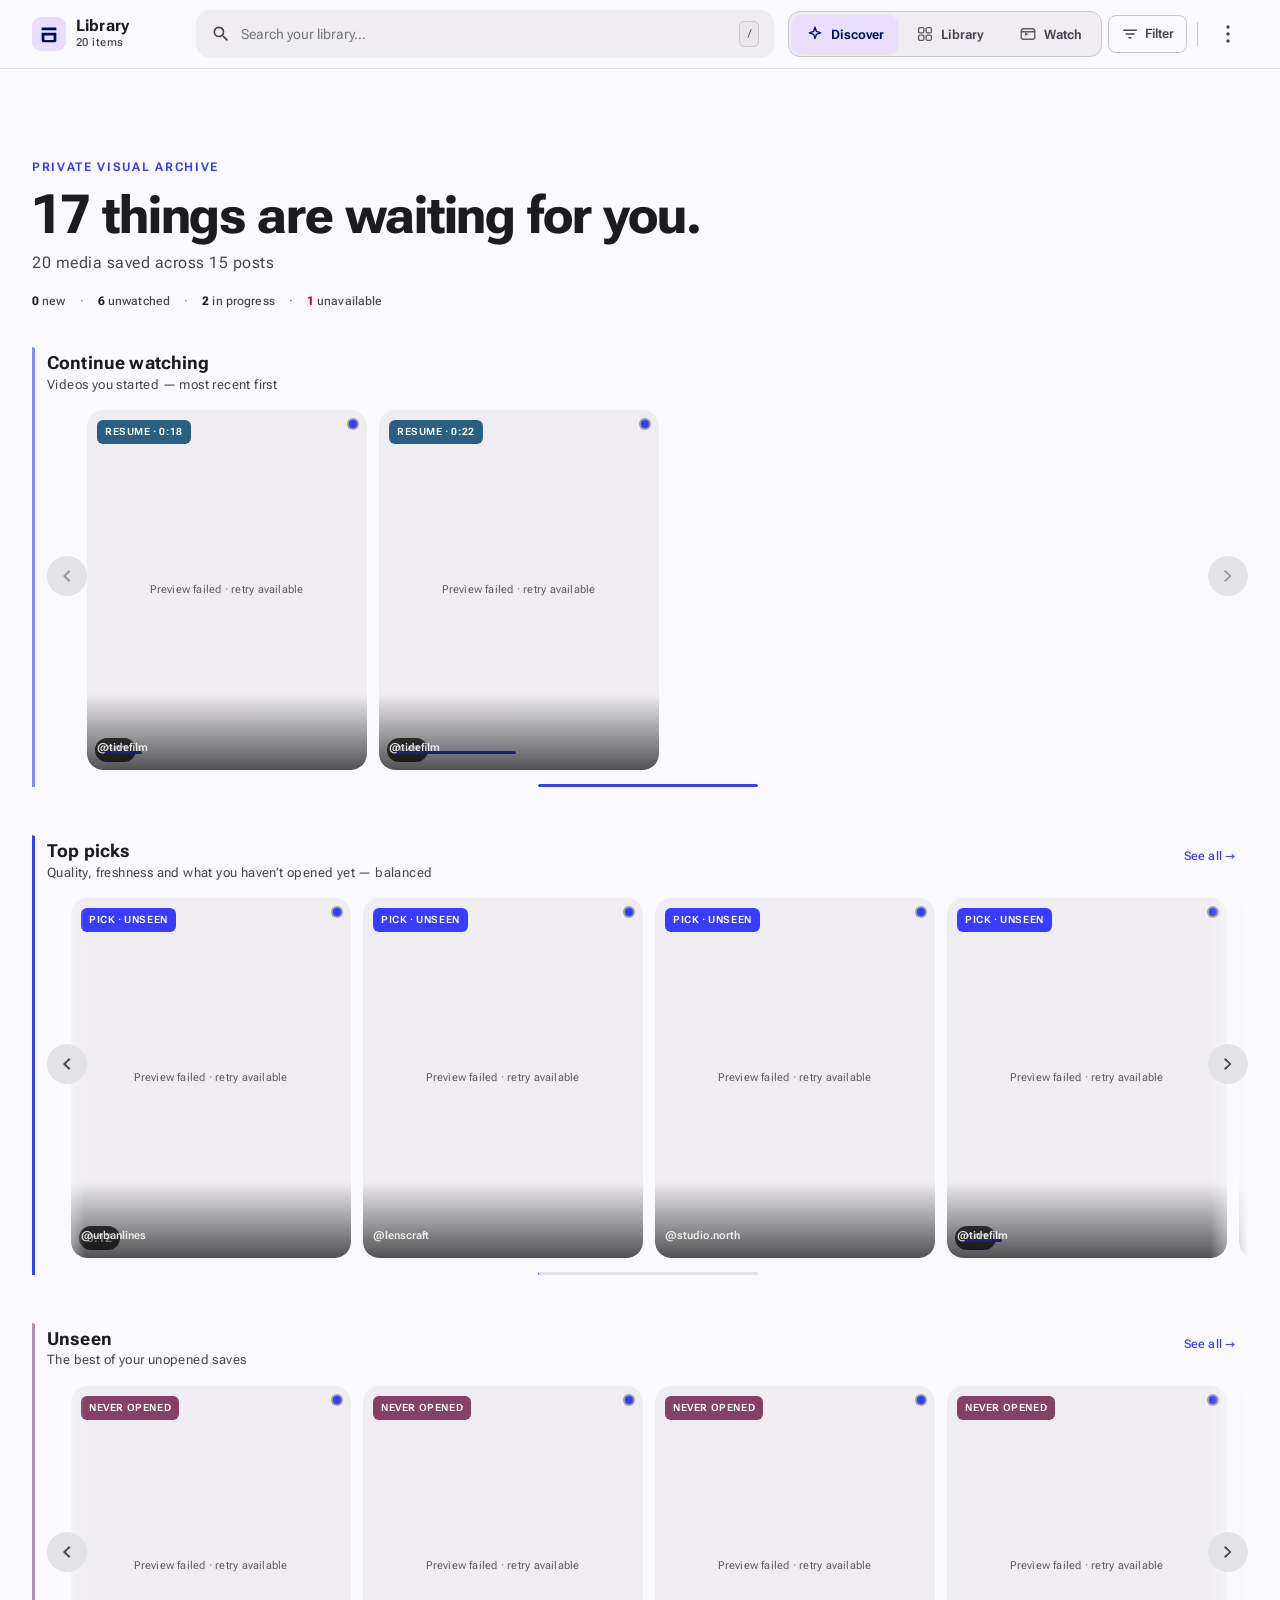
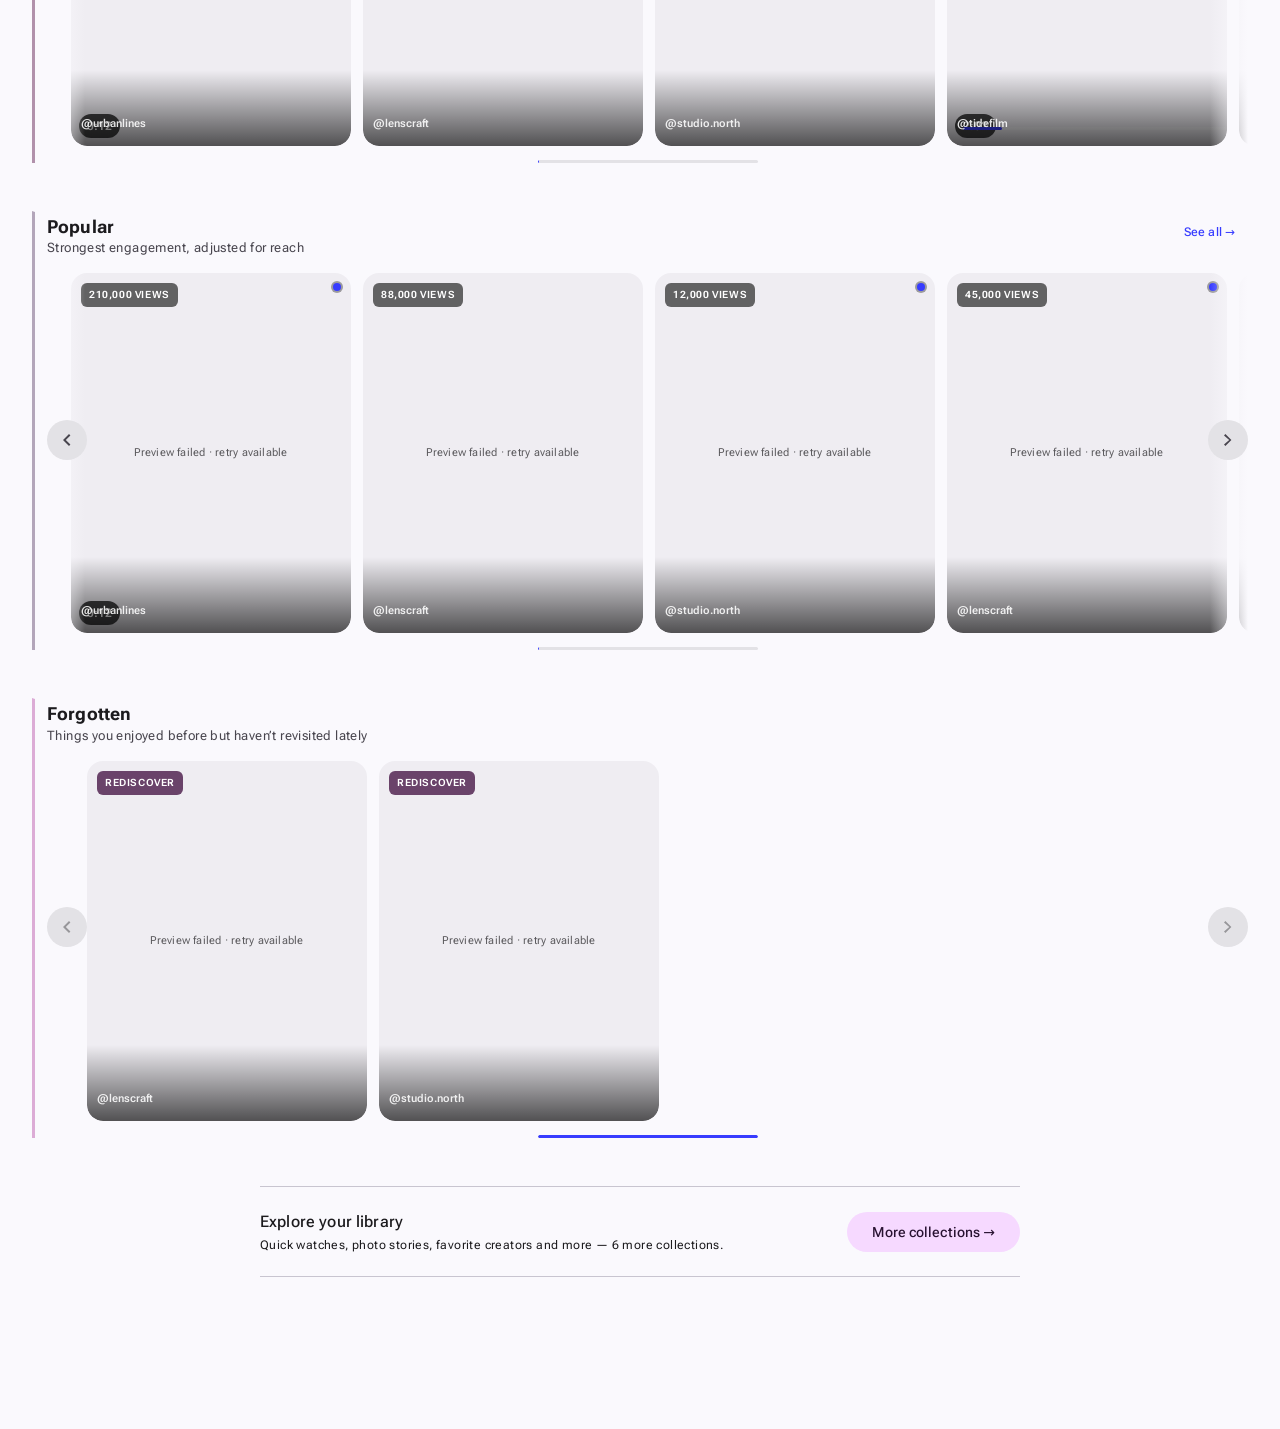
==== commit 406af68c: "Polish dashboard: contextual chrome, in-app dialogs, editorial hero, cleaner UI - View tabs: icon + " ====
--- a/dashboard/index.html
+++ b/dashboard/index.html
@@ -3,6 +3,8 @@
 <head>
   <meta charset="UTF-8" />
   <meta name="viewport" content="width=device-width, initial-scale=1, viewport-fit=cover" />
+  <meta name="theme-color" content="#1D1B20" />
+  <link rel="icon" href="data:image/svg+xml,%3Csvg xmlns='http://www.w3.org/2000/svg' viewBox='0 0 24 24'%3E%3Crect width='24' height='24' rx='6' fill='%235B4CF5'/%3E%3Cpath d='M6 7.5h12v2H6v-2Zm0 4h12v5.5a2 2 0 0 1-2 2H8a2 2 0 0 1-2-2v-5.5Z' fill='white'/%3E%3C/svg%3E" />
   <title>Library · X Bookmarks</title>
   <link rel="stylesheet" href="../shared/m3e/fonts.css" />
   <link rel="stylesheet" href="../shared/m3e/tokens.css" />
@@ -11,7 +13,7 @@
   <link rel="stylesheet" href="ui-enhancements.css" />
   <link rel="stylesheet" href="product-redesign.css" />
 </head>
-<body>
+<body data-view="rails">
   <a class="skip" href="#stage">Skip to media</a>
 
   <header class="appbar" id="appbar">
@@ -57,16 +59,16 @@
     <div class="appbar__tools">
       <div class="views" role="group" aria-label="Library mode">
         <button type="button" class="mode-tab m3e-state" data-view="rails" aria-pressed="true">
+          <svg viewBox="0 0 24 24" width="18" height="18" fill="none" stroke="currentColor" stroke-width="1.8" stroke-linecap="round" stroke-linejoin="round" aria-hidden="true"><path d="M12 3l1.9 5.6L19.5 10.5l-5.6 1.9L12 18l-1.9-5.6-5.6-1.9 5.6-1.9z"/></svg>
           <span class="mode-tab__label">Discover</span>
-          <span class="mode-tab__sub">Curated</span>
         </button>
         <button type="button" class="mode-tab m3e-state" data-view="grid">
+          <svg viewBox="0 0 24 24" width="18" height="18" fill="none" stroke="currentColor" stroke-width="1.8" stroke-linecap="round" stroke-linejoin="round" aria-hidden="true"><rect x="3.5" y="3.5" width="7" height="7" rx="1.5"/><rect x="13.5" y="3.5" width="7" height="7" rx="1.5"/><rect x="3.5" y="13.5" width="7" height="7" rx="1.5"/><rect x="13.5" y="13.5" width="7" height="7" rx="1.5"/></svg>
           <span class="mode-tab__label">Library</span>
-          <span class="mode-tab__sub">Browse</span>
         </button>
         <button type="button" class="mode-tab m3e-state" data-view="reels">
+          <svg viewBox="0 0 24 24" width="18" height="18" fill="none" stroke="currentColor" stroke-width="1.8" stroke-linecap="round" stroke-linejoin="round" aria-hidden="true"><rect x="3" y="5" width="18" height="14" rx="3"/><path d="M8 9.5v5l4.5-2.5z" fill="currentColor" stroke="none"/><path d="M3 9h18"/></svg>
           <span class="mode-tab__label">Watch</span>
-          <span class="mode-tab__sub">Consume</span>
         </button>
       </div>
       <button type="button" class="command-button m3e-state" id="sortBtn">
@@ -77,7 +79,9 @@
         <span id="filterLabel">Filter</span>
       </button>
       <span class="appbar__divider" aria-hidden="true"></span>
-      <button type="button" class="m3e-icon-button m3e-state" id="moreBtn" aria-label="Library menu" title="Library menu">•••</button>
+      <button type="button" class="m3e-icon-button m3e-state" id="moreBtn" aria-label="Library menu" title="Library menu">
+        <svg viewBox="0 0 24 24" width="18" height="18" fill="currentColor" aria-hidden="true"><circle cx="12" cy="5" r="1.7"/><circle cx="12" cy="12" r="1.7"/><circle cx="12" cy="19" r="1.7"/></svg>
+      </button>
     </div>
   </header>
 
@@ -92,19 +96,30 @@
   <!-- Immersive viewer -->
   <div id="viewer" class="viewer" hidden aria-hidden="true" role="dialog" aria-modal="true" aria-label="Media viewer">
     <div class="viewer__bar" id="viewerBar">
-      <button type="button" class="viewer__back m3e-button m3e-button--text m3e-state" id="viewerClose" aria-label="Back to library">← <span>Back to Library</span></button>
+      <button type="button" class="viewer__back m3e-button m3e-button--text m3e-state" id="viewerClose" aria-label="Back to library">
+        <svg viewBox="0 0 24 24" width="18" height="18" fill="none" stroke="currentColor" stroke-width="2" stroke-linecap="round" stroke-linejoin="round" aria-hidden="true"><path d="M15 18l-6-6 6-6"/></svg>
+        <span>Back to Library</span>
+      </button>
       <span class="m3e-label-large viewer__pos" id="viewerPos">1 / 1</span>
       <div class="viewer__tools">
-        <button type="button" class="m3e-icon-button m3e-state viewer__icon" id="viewerFilmstripBtn" aria-label="Toggle filmstrip" title="Filmstrip (F)">▦</button>
-        <button type="button" class="m3e-icon-button m3e-state viewer__icon" id="viewerFocusBtn" aria-label="Focus mode" title="Focus mode">◰</button>
+        <button type="button" class="m3e-icon-button m3e-state viewer__icon" id="viewerFilmstripBtn" aria-label="Toggle filmstrip" title="Filmstrip (F)">
+          <svg viewBox="0 0 24 24" width="18" height="18" fill="none" stroke="currentColor" stroke-width="1.8" stroke-linecap="round" stroke-linejoin="round" aria-hidden="true"><rect x="3" y="4" width="18" height="16" rx="2"/><path d="M3 9h18M3 15h18M9 4v16M15 4v16"/></svg>
+        </button>
+        <button type="button" class="m3e-icon-button m3e-state viewer__icon" id="viewerFocusBtn" aria-label="Focus mode" title="Focus mode">
+          <svg viewBox="0 0 24 24" width="18" height="18" fill="none" stroke="currentColor" stroke-width="1.8" stroke-linecap="round" stroke-linejoin="round" aria-hidden="true"><path d="M4 9V4h5M15 4h5v5M20 15v5h-5M9 20H4v-5"/></svg>
+        </button>
         <button type="button" class="viewer__help m3e-icon-button m3e-state" id="viewerHelp" aria-label="Keyboard shortcuts" title="Keyboard shortcuts">?</button>
         <button type="button" class="m3e-button m3e-button--text m3e-state" id="ctxToggle">Details</button>
       </div>
     </div>
     <div class="viewer__body">
-      <button type="button" class="viewer__nav viewer__nav--prev m3e-icon-button m3e-state" id="viewerPrev" aria-label="Previous">‹</button>
+      <button type="button" class="viewer__nav viewer__nav--prev m3e-icon-button m3e-state" id="viewerPrev" aria-label="Previous">
+        <svg viewBox="0 0 24 24" width="22" height="22" fill="none" stroke="currentColor" stroke-width="2" stroke-linecap="round" stroke-linejoin="round" aria-hidden="true"><path d="M14.5 6L9 12l5.5 6"/></svg>
+      </button>
       <div class="viewer__stage" id="viewerStage"></div>
-      <button type="button" class="viewer__nav viewer__nav--next m3e-icon-button m3e-state" id="viewerNext" aria-label="Next">›</button>
+      <button type="button" class="viewer__nav viewer__nav--next m3e-icon-button m3e-state" id="viewerNext" aria-label="Next">
+        <svg viewBox="0 0 24 24" width="22" height="22" fill="none" stroke="currentColor" stroke-width="2" stroke-linecap="round" stroke-linejoin="round" aria-hidden="true"><path d="M9.5 6L15 12l-5.5 6"/></svg>
+      </button>
       <aside class="viewer__context" id="viewerContext"></aside>
     </div>
     <div class="viewer__summary" id="viewerSummary"></div>
@@ -137,6 +152,36 @@
       <h2 class="m3e-title-large m3e-title-large--emphasized m3e-dialog__title" id="dataTitle">Data &amp; storage</h2>
     </div>
     <div class="m3e-dialog__content" id="dataBody"></div>
+  </div>
+
+  <!-- Confirm dialog (replaces native confirm()) -->
+  <div class="m3e-scrim" id="confirmScrim" data-open="false"></div>
+  <div class="m3e-dialog m3e-dialog--compact" id="confirmDialog" role="dialog" aria-modal="true" aria-labelledby="confirmTitle" data-open="false" aria-hidden="true">
+    <div class="m3e-dialog__header">
+      <h2 class="m3e-title-large m3e-title-large--emphasized m3e-dialog__title" id="confirmTitle">Are you sure?</h2>
+    </div>
+    <div class="m3e-dialog__content"><p class="m3e-body-medium" id="confirmBody"></p></div>
+    <div class="m3e-dialog__actions">
+      <button type="button" class="m3e-button m3e-button--text m3e-state" id="confirmCancel">Cancel</button>
+      <button type="button" class="m3e-button m3e-button--filled m3e-state" id="confirmOk">Confirm</button>
+    </div>
+  </div>
+
+  <!-- Name dialog (replaces native prompt()) -->
+  <div class="m3e-scrim" id="promptScrim" data-open="false"></div>
+  <div class="m3e-dialog m3e-dialog--compact" id="promptDialog" role="dialog" aria-modal="true" aria-labelledby="promptTitle" data-open="false" aria-hidden="true">
+    <div class="m3e-dialog__header">
+      <h2 class="m3e-title-large m3e-title-large--emphasized m3e-dialog__title" id="promptTitle">Name this view</h2>
+    </div>
+    <div class="m3e-dialog__content">
+      <p class="m3e-body-medium m3e-dialog__hint" id="promptBody"></p>
+      <label class="field" for="promptInput">View name</label>
+      <input id="promptInput" class="prompt-input" type="text" spellcheck="false" maxlength="60" autocomplete="off" />
+    </div>
+    <div class="m3e-dialog__actions">
+      <button type="button" class="m3e-button m3e-button--text m3e-state" id="promptCancel">Cancel</button>
+      <button type="button" class="m3e-button m3e-button--filled m3e-state" id="promptOk">Save view</button>
+    </div>
   </div>
 
   <!-- Saved views dialog -->
--- a/dashboard/styles.css
+++ b/dashboard/styles.css
@@ -94,21 +94,6 @@
   gap: 6px;
   flex-wrap: wrap;
   justify-content: flex-end;
-}
-
-.appbar__import {
-  display: inline-flex;
-  align-items: center;
-  gap: 8px;
-  white-space: nowrap;
-}
-
-@media (max-width: 1080px) {
-  .appbar__import {
-    min-width: 40px;
-    padding-inline: 10px;
-  }
-  .appbar__import span { display: none; }
 }
 
 .chiprow {
@@ -554,9 +539,6 @@
   .appbar__brand { grid-area: brand; }
   .search { grid-area: search; }
   .appbar__tools { grid-area: tools; }
-  .views { display: none; }
-  .appbar__tools::before { content: none; }
-  /* compact view switcher as icon row is already in tools; show views below */
   .chiprow { padding-bottom: 4px; }
   .viewer.is-context .viewer__body {
     grid-template-columns: 1fr;
@@ -568,19 +550,6 @@
   }
 }
 
-/* mobile bottom visualization switcher */
-@media (max-width: 839px) {
-  .views {
-    display: flex;
-    position: fixed;
-    left: 50%;
-    bottom: calc(12px + env(safe-area-inset-bottom));
-    transform: translateX(-50%);
-    z-index: var(--md-sys-z-toolbar);
-    box-shadow: var(--md-sys-elevation-level3);
-  }
-}
-
 @media (prefers-reduced-motion: reduce) {
   .slide__buffering { animation: none; }
 }
--- a/dashboard/product-redesign.css
+++ b/dashboard/product-redesign.css
@@ -129,29 +129,22 @@
 }
 .mode-tab {
   display: inline-flex;
-  flex-direction: column;
+  flex-direction: row;
   align-items: center;
   justify-content: center;
-  gap: 0;
-  min-width: 92px;
+  gap: 7px;
+  min-width: 96px;
   line-height: 1;
-  padding: 6px 14px;
-}
-.mode-tab__label { font-size: 13px; font-weight: 700; }
-.mode-tab__sub {
-  font-size: 10px;
-  font-weight: 500;
-  letter-spacing: .06em;
-  text-transform: uppercase;
-  opacity: .7;
-  margin-top: 2px;
-}
+  padding: 8px 14px;
+}
+.mode-tab svg { flex: none; opacity: .85; }
+.mode-tab__label { font-size: 13px; font-weight: 650; }
 .mode-tab[aria-pressed="true"] {
   color: var(--md-sys-color-on-primary-container);
   background: var(--md-sys-color-primary-container);
   box-shadow: 0 1px 3px rgb(0 0 0 / .08);
 }
-.mode-tab[aria-pressed="true"] .mode-tab__sub { opacity: .85; }
+.mode-tab[aria-pressed="true"] svg { opacity: 1; }
 
 .command-button {
   display: inline-flex;
@@ -177,7 +170,7 @@
   margin-inline: 4px;
   background: var(--md-sys-color-outline-variant);
 }
-#moreBtn { letter-spacing: 2px; width: 40px; justify-content: center; }
+#moreBtn { width: 40px; justify-content: center; }
 .library-menu__shortcuts {
   max-width: 240px;
   margin: 0;
@@ -195,30 +188,26 @@
 }
 .hero--archive .hero__kicker {
   color: var(--md-sys-color-primary);
-  letter-spacing: .08em;
+  font-weight: 700;
+  letter-spacing: .14em;
   text-transform: uppercase;
   margin: 0;
+  font-size: 12px;
 }
 .hero--archive h1 {
-  max-width: 760px;
-  margin: 8px 0 6px;
+  max-width: 820px;
+  margin: 10px 0 8px;
   text-wrap: balance;
-  /* Display role only here */
-  font-size: var(--md-sys-typescale-display-small-size);
-  line-height: var(--md-sys-typescale-display-small-line-height);
-  font-weight: 650;
-  letter-spacing: var(--md-sys-typescale-display-small-tracking);
+  /* Display role only here — sized for the story it tells, not the container. */
+  font-size: clamp(30px, 4.6vw, 54px);
+  line-height: 1.04;
+  font-weight: 680;
+  letter-spacing: -0.02em;
 }
 .hero__sub {
   color: var(--md-sys-color-on-surface-variant);
   margin: 0;
   font-size: 16px;
-}
-.hero__dynamic {
-  margin: 10px 0 0;
-  color: var(--md-sys-color-on-surface);
-  font-size: 15px;
-  font-weight: 500;
 }
 .hero__continue {
   margin-top: 10px;
@@ -271,13 +260,6 @@
   font-size: 18px;
   font-weight: 700;
   line-height: 1.2;
-}
-.rail__subtitle {
-  margin: 0 0 2px;
-  color: var(--md-sys-color-primary);
-  font-size: 12px;
-  font-weight: 600;
-  letter-spacing: .02em;
 }
 .rail__hint {
   margin: 0;
@@ -555,7 +537,13 @@
   color: var(--md-sys-color-on-primary-container);
   border-color: var(--md-sys-color-primary-container);
 }
-.watch-head__tip { color: var(--md-sys-color-on-surface-variant); margin-left: auto; }
+.watch-head__tip {
+  display: inline-flex;
+  align-items: center;
+  gap: 5px;
+  color: var(--md-sys-color-on-surface-variant);
+  margin-left: auto;
+}
 .reels { gap: 22px; }
 .reels--cinema {
   max-width: 720px;
@@ -583,7 +571,17 @@
 }
 .viewer.is-idle .viewer__bar { translate: 0 -8px; }
 .viewer.is-idle .viewer__summary { translate: 0 8px; }
-.viewer__back { color: #fff !important; font-weight: 600; }
+.viewer__back {
+  display: inline-flex;
+  align-items: center;
+  gap: 6px;
+  color: #fff !important;
+  font-weight: 600;
+}
+.viewer__help {
+  font-weight: 700;
+  font-variant-numeric: tabular-nums;
+}
 .viewer__tools { display: flex; align-items: center; gap: 6px; }
 .viewer__icon { color: #fff; background: rgb(255 255 255 / .08); }
 .viewer__pos { color: #fff; font-variant-numeric: tabular-nums; }
@@ -725,19 +723,13 @@
 .viewer__missing p { margin: 0; }
 
 /* Empty states contextual */
-.empty__suggest { display: flex; gap: 8px; justify-content: center; flex-wrap: wrap; margin-top: 16px; }
-.empty__reason { color: var(--md-sys-color-on-surface-variant); max-width: 560px; margin: 8px auto 0; }
-.empty__tip { color: var(--md-sys-color-on-surface-variant); margin-top: 12px; font-size: 12px; }
-.empty__after {
+.empty__suggest { display: flex; gap: 8px; justify-content: center; flex-wrap: wrap; margin-top: 18px; }
+.empty__reason {
+  color: var(--md-sys-color-on-surface-variant);
   max-width: 560px;
-  margin: 18px auto 0;
-  padding: 14px;
-  background: var(--md-sys-color-surface-container);
-  border-radius: 12px;
-  text-align: left;
-}
-.empty__after h3 { margin: 0 0 4px; }
-.empty__after p { margin: 0; color: var(--md-sys-color-on-surface-variant); }
+  margin: 8px auto 0;
+  line-height: 1.5;
+}
 
 /* Saved views dialog */
 .saved-view-row {
@@ -770,8 +762,7 @@
   .appbar { grid-template-columns: auto minmax(240px, 1fr) auto; }
   .appbar__tools { flex-wrap: nowrap; }
   .command-button { padding-inline: 8px; }
-  .mode-tab { min-width: 76px; padding: 6px 10px; }
-  .mode-tab__sub { display: none; }
+  .mode-tab { min-width: 84px; padding: 6px 10px; }
 }
 
 @media (max-width: 839px) {
@@ -806,7 +797,6 @@
     flex-direction: row;
     gap: 6px;
   }
-  .mode-tab__sub { display: inline; font-size: 11px; }
   .chiprow { top: 112px; }
   .workspace-bar { top: 112px; flex-direction: column; align-items: stretch; }
   .workspace-bar__actions { justify-content: flex-start; }
@@ -836,6 +826,8 @@
     transition: none !important;
   }
   .tile:hover > img, .tile:focus-within > img { scale: 1; }
+  .tile:active, .command-button:active, .mode-tab:active { transform: none; }
+  .capture-pill[data-status="capturing"]::before { animation: none; }
 }
 
 /* Depth only where hierarchy */
@@ -902,3 +894,146 @@
 .viewer.is-focus { background: #000; }
 .viewer.is-focus .viewer__stage { padding: 0; }
 .viewer.is-focus .viewer__frame { border-radius: 0; max-height: 100dvh; }
+
+/* =============================================================================
+   2026 polish pass
+   -----------------------------------------------------------------------------
+   Contextual chrome, quieter defaults, typographic numerics. Principles:
+   · Controls only appear where they change something (sort does nothing on
+     Discover, so it hides; grid owns its own sort/filter).
+   · Numbers align (tabular figures) wherever they update live.
+   · Native confirm/prompt are replaced by in-app dialogs (see app.js).
+   · One interaction = one affordance; press feedback without hover-only traps.
+   ============================================================================= */
+
+/* Contextual appbar controls ------------------------------------------------ */
+body[data-view="grid"] #sortBtn,
+body[data-view="grid"] #filterBtn,
+body[data-view="reels"] #sortBtn,
+body[data-view="reels"] #filterBtn,
+body[data-view="rails"] #sortBtn { display: none; }
+body[data-view="grid"] .appbar__divider,
+body[data-view="reels"] .appbar__divider { display: none; }
+
+/* Tabular numerals wherever a count changes under the cursor --------------- */
+.appbar__count,
+.workspace-bar__count,
+.rail__count,
+.viewer__pos,
+.viewer__summary-nav,
+#selectedCount,
+.timeline-map__count,
+.search-panel__footer,
+.reels__pos { font-variant-numeric: tabular-nums; }
+
+/* Grid: medium density gets its own editorial column width ------------------ */
+.grid--medium { grid-template-columns: repeat(auto-fill, minmax(176px, 1fr)); }
+
+/* Capture pill: quiet status, not a banner ---------------------------------- */
+.capture-pill {
+  display: inline-flex;
+  align-items: center;
+  gap: 7px;
+  padding: 6px 12px;
+  border: 1px solid var(--md-sys-color-outline-variant);
+  background: var(--md-sys-color-surface-container-low);
+  color: var(--md-sys-color-on-surface-variant);
+  transition: color var(--motion-micro) var(--ease-standard),
+              background var(--motion-micro) var(--ease-standard),
+              border-color var(--motion-micro) var(--ease-standard);
+}
+.capture-pill::before {
+  content: "";
+  width: 7px;
+  height: 7px;
+  border-radius: 50%;
+  background: var(--md-sys-color-outline);
+  transition: background var(--motion-micro) var(--ease-standard);
+}
+.capture-pill:hover { color: var(--md-sys-color-on-surface); }
+.capture-pill[data-status="capturing"] {
+  color: var(--md-sys-color-on-primary-container);
+  background: var(--md-sys-color-primary-container);
+  border-color: transparent;
+}
+.capture-pill[data-status="capturing"]::before {
+  background: var(--md-sys-color-primary);
+  animation: capture-pulse 1.6s var(--ease-standard) infinite;
+}
+.capture-pill[data-status="stopped_by_error"] {
+  color: var(--md-sys-color-on-error-container);
+  background: var(--md-sys-color-error-container);
+  border-color: transparent;
+}
+.capture-pill[data-status="stopped_by_error"]::before { background: var(--md-sys-color-error); }
+@keyframes capture-pulse {
+  0%, 100% { box-shadow: 0 0 0 0 color-mix(in srgb, var(--md-sys-color-primary) 45%, transparent); }
+  60%      { box-shadow: 0 0 0 5px transparent; }
+}
+
+/* Workspace bar meta: labelled parts, quiet separators ----------------------- */
+.workspace-bar__meta {
+  display: flex;
+  flex-wrap: wrap;
+  align-items: baseline;
+  gap: 0;
+  line-height: 1.6;
+}
+.workspace-bar__meta span:not(:last-child)::after {
+  content: "·";
+  margin: 0 8px;
+  color: var(--md-sys-color-outline);
+}
+.workspace-bar__filters { color: var(--md-sys-color-on-surface-variant); }
+
+/* In-app dialogs ------------------------------------------------------------- */
+.m3e-dialog--compact { width: min(430px, calc(100vw - 32px)); }
+.m3e-dialog--compact .m3e-dialog__content { padding-block: 0 var(--md-sys-spacing-3); }
+.m3e-dialog--compact .m3e-dialog__actions { padding-top: var(--md-sys-spacing-3); }
+.m3e-dialog--compact .m3e-dialog__header { padding-bottom: var(--md-sys-spacing-3); }
+.m3e-button--danger {
+  color: var(--md-sys-color-on-error) !important;
+  background: var(--md-sys-color-error) !important;
+}
+.m3e-dialog__hint {
+  margin: 0 0 var(--md-sys-spacing-4);
+  color: var(--md-sys-color-on-surface-variant);
+}
+.prompt-input {
+  width: 100%;
+  box-sizing: border-box;
+  border: 1px solid var(--md-sys-color-outline-variant);
+  background: var(--md-sys-color-surface);
+  color: inherit;
+  font: inherit;
+  font-size: 15px;
+  border-radius: var(--radius-utility);
+  padding: 10px 12px;
+  outline: none;
+  transition: border-color var(--motion-micro) var(--ease-standard),
+              box-shadow var(--motion-micro) var(--ease-standard);
+}
+.prompt-input:focus {
+  border-color: var(--md-sys-color-primary);
+  box-shadow: 0 0 0 3px color-mix(in srgb, var(--md-sys-color-primary) 14%, transparent);
+}
+
+/* Empty states: a glyph, a statement, one way out ---------------------------- */
+.empty--filter { max-width: 520px; }
+.empty__glyph {
+  width: 64px;
+  height: 64px;
+  margin: 0 auto 18px;
+  display: grid;
+  place-items: center;
+  border-radius: 20px;
+  color: var(--md-sys-color-primary);
+  background: var(--md-sys-color-primary-container);
+}
+.empty--filter h2 { margin: 0 0 6px; text-wrap: balance; }
+
+/* Press feedback without hover-only traps ------------------------------------ */
+@media (hover: hover) {
+  .tile:active { transform: translateY(0) scale(0.98); }
+  .command-button:active, .mode-tab:active { transform: scale(0.97); }
+}
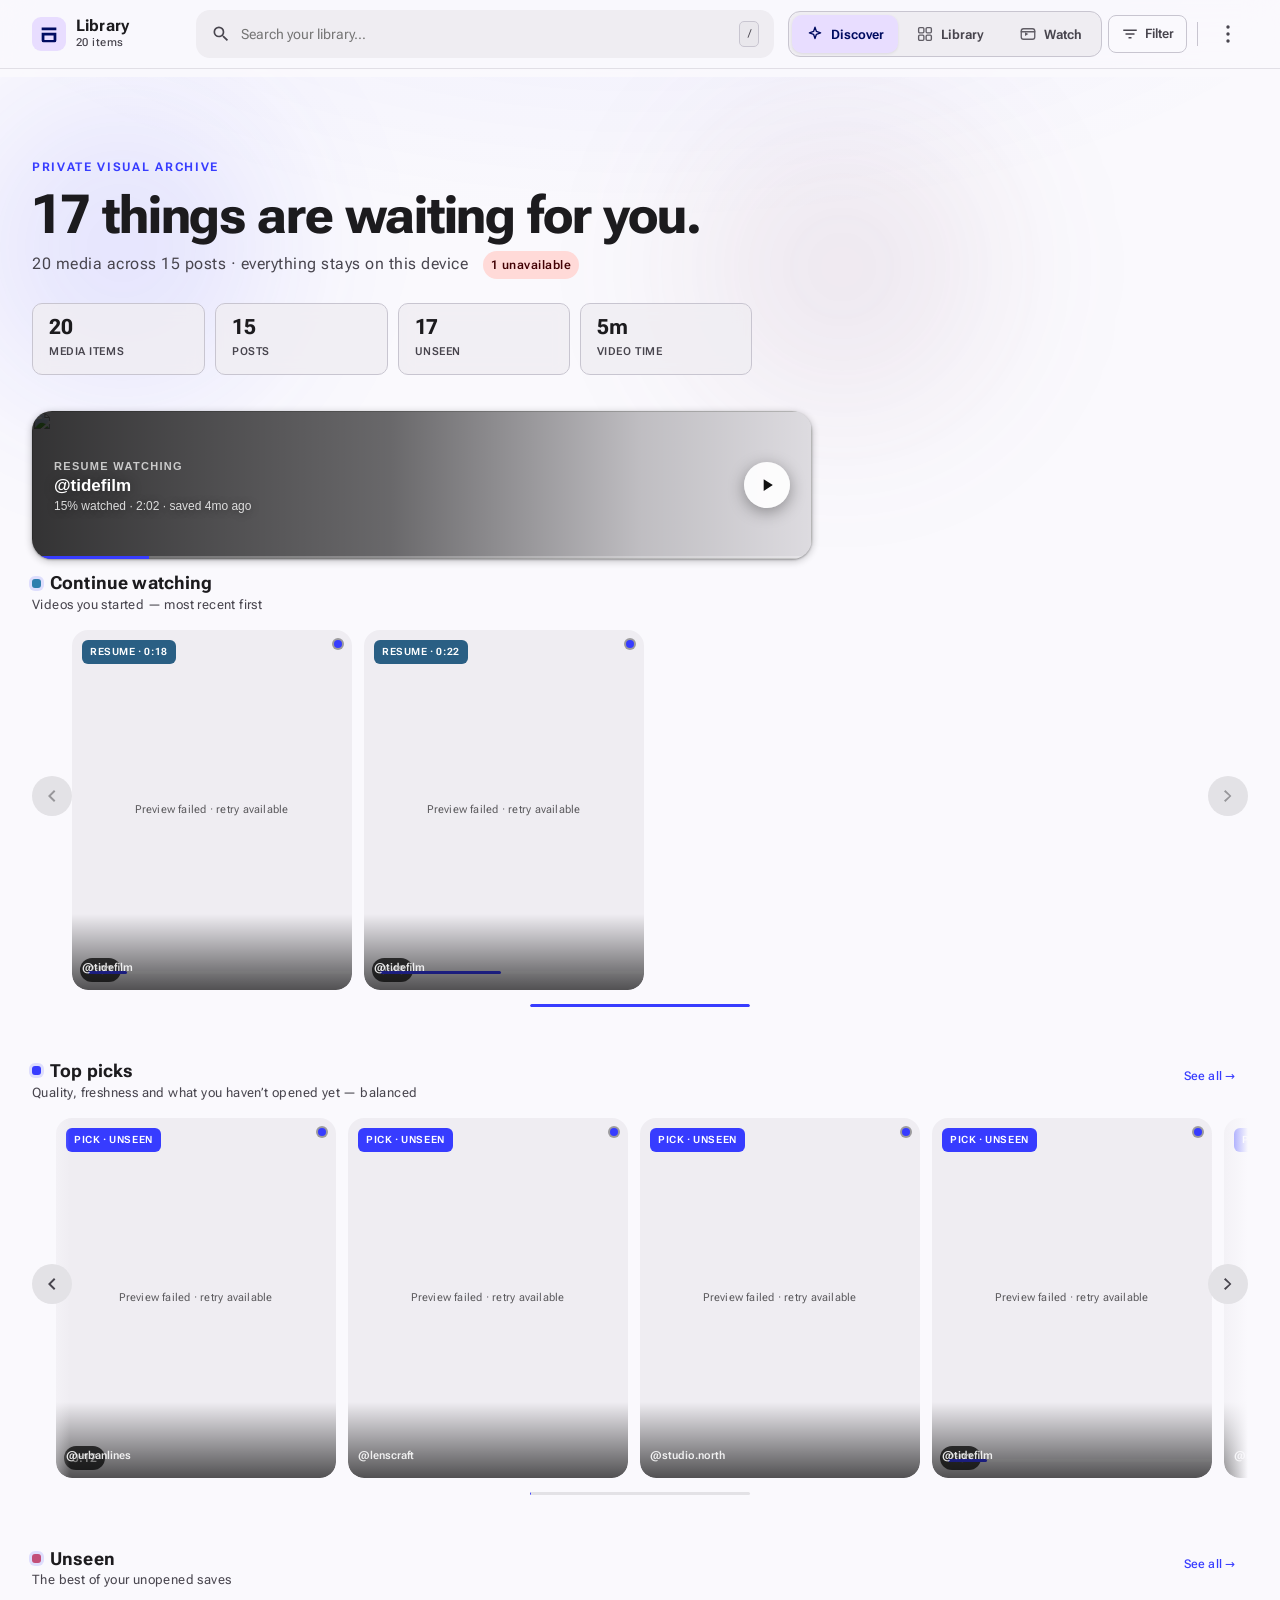
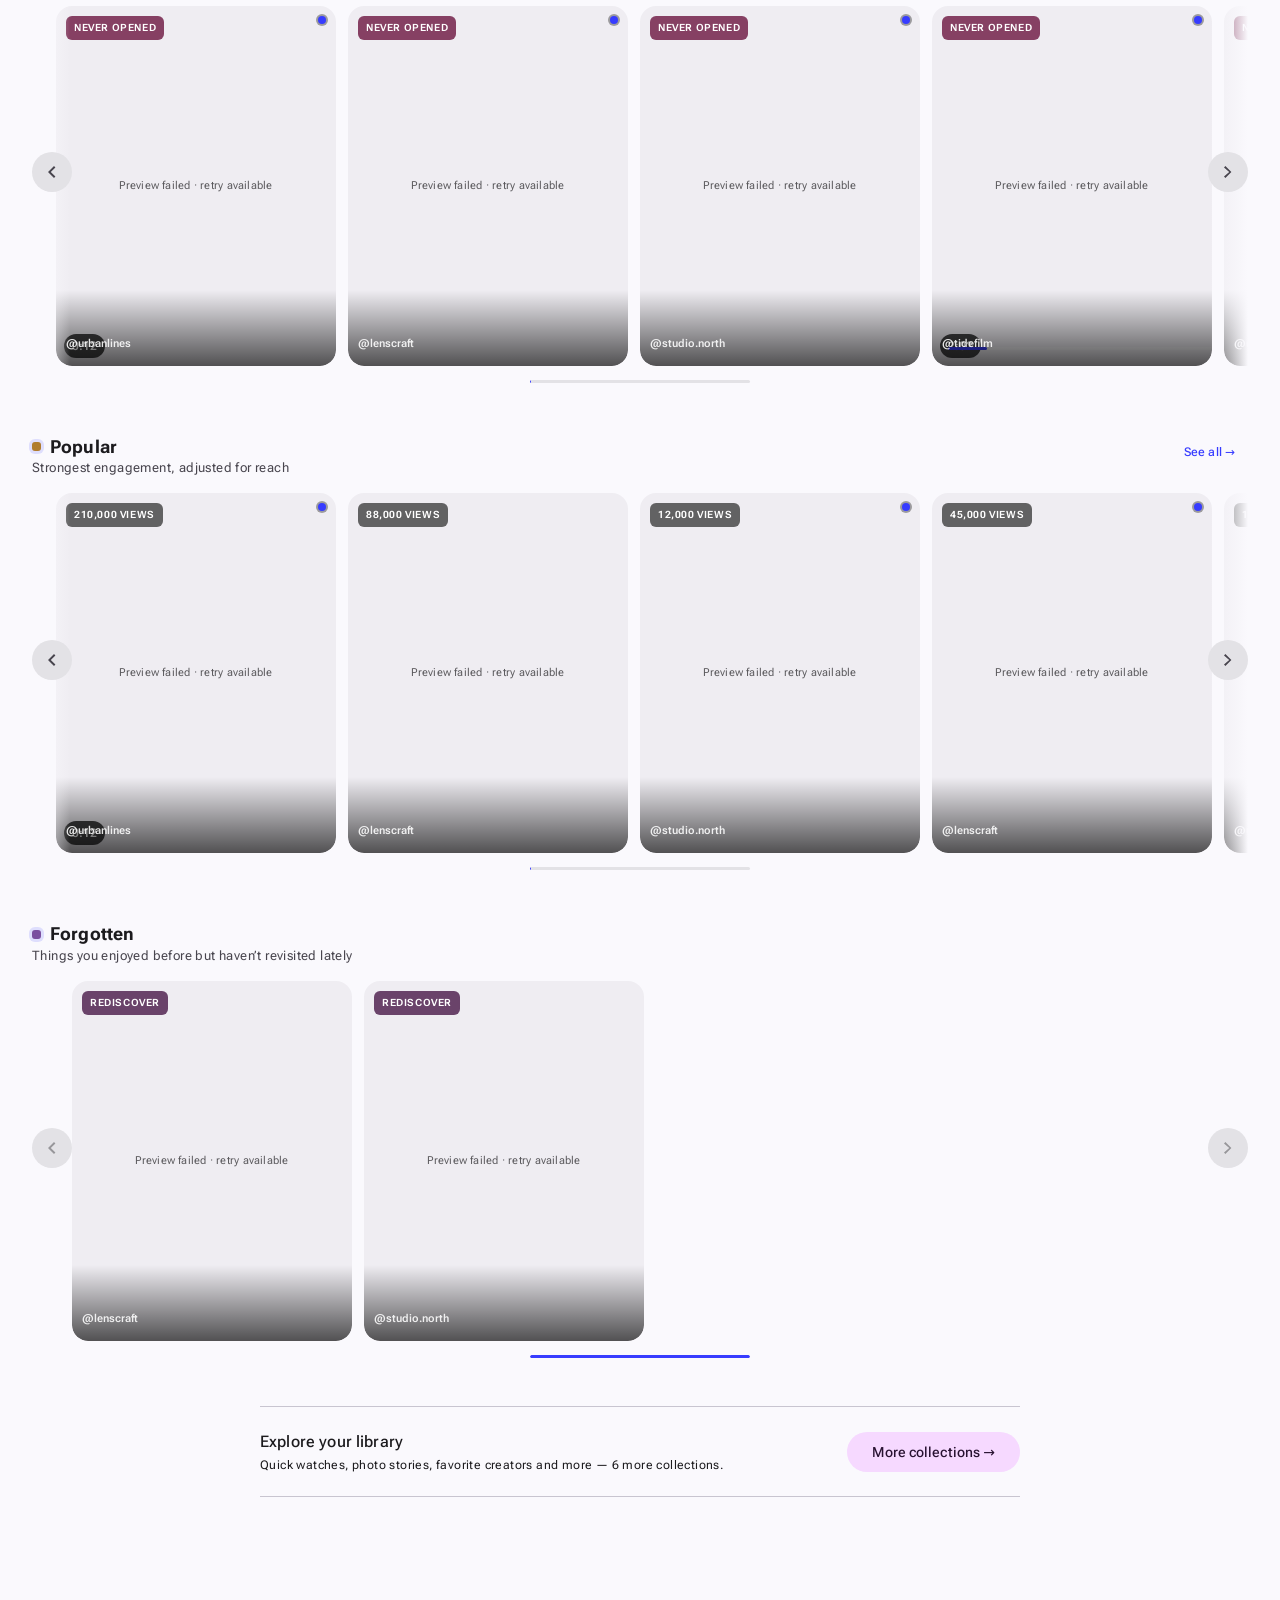
==== commit 003b27d6: "Major dashboard upgrade: hero stat strip, resume spotlight, aurora ambience, consolidated stylesheet" ====
--- a/dashboard/index.html
+++ b/dashboard/index.html
@@ -6,12 +6,12 @@
   <meta name="theme-color" content="#1D1B20" />
   <link rel="icon" href="data:image/svg+xml,%3Csvg xmlns='http://www.w3.org/2000/svg' viewBox='0 0 24 24'%3E%3Crect width='24' height='24' rx='6' fill='%235B4CF5'/%3E%3Cpath d='M6 7.5h12v2H6v-2Zm0 4h12v5.5a2 2 0 0 1-2 2H8a2 2 0 0 1-2-2v-5.5Z' fill='white'/%3E%3C/svg%3E" />
   <title>Library · X Bookmarks</title>
-  <link rel="stylesheet" href="../shared/m3e/fonts.css" />
-  <link rel="stylesheet" href="../shared/m3e/tokens.css" />
-  <link rel="stylesheet" href="../shared/m3e/components.css" />
-  <link rel="stylesheet" href="styles.css" />
-  <link rel="stylesheet" href="ui-enhancements.css" />
-  <link rel="stylesheet" href="product-redesign.css" />
+  <!-- ?v= busts the browser cache when assets change (extension reloads and
+       local previews otherwise serve stale CSS/JS from cache). -->
+  <link rel="stylesheet" href="../shared/m3e/fonts.css?v=4" />
+  <link rel="stylesheet" href="../shared/m3e/tokens.css?v=4" />
+  <link rel="stylesheet" href="../shared/m3e/components.css?v=4" />
+  <link rel="stylesheet" href="dashboard.css?v=4" />
 </head>
 <body data-view="rails">
   <a class="skip" href="#stage">Skip to media</a>
@@ -221,14 +221,14 @@
 
   <input type="file" id="importFile" accept=".json,.jsonl,application/json" hidden />
 
-  <script src="../shared/m3e/color.js"></script>
-  <script src="../shared/m3e/theme.js"></script>
-  <script src="../shared/m3e/interactions.js"></script>
-  <script src="../shared/m3e/media.js"></script>
-  <script src="../shared/m3e/video-controls.js"></script>
-  <script src="js/demo.js"></script>
-  <script src="js/store.js"></script>
-  <script src="js/library.js"></script>
-  <script src="js/app.js"></script>
+  <script src="../shared/m3e/color.js?v=4"></script>
+  <script src="../shared/m3e/theme.js?v=4"></script>
+  <script src="../shared/m3e/interactions.js?v=4"></script>
+  <script src="../shared/m3e/media.js?v=4"></script>
+  <script src="../shared/m3e/video-controls.js?v=4"></script>
+  <script src="js/demo.js?v=4"></script>
+  <script src="js/store.js?v=4"></script>
+  <script src="js/library.js?v=4"></script>
+  <script src="js/app.js?v=4"></script>
 </body>
 </html>
--- a/dashboard/dashboard.css
+++ b/dashboard/dashboard.css
@@ -0,0 +1,2119 @@
+/* =============================================================================
+   X Library — dashboard stylesheet (consolidated)
+   -----------------------------------------------------------------------------
+   Previously three files (styles.css / ui-enhancements.css / product-redesign.css)
+   were loaded in cascade order. They are merged here in the same order so the
+   behaviour is identical, then the 'Upgrade' section on top adds the current
+   visual direction. The shared design system (shared/m3e/*) is still loaded
+   separately and unchanged.
+   ============================================================================= */
+
+/* ---------------------------------------------------------------------------
+   PART 1 · Layout & base token usage
+   --------------------------------------------------------------------------- */
+/* =============================================================================
+   X Library — media-first dashboard
+   ============================================================================= */
+
+:root {
+  --lib-gutter: clamp(12px, 3vw, 32px);
+  --lib-tile-gap: 10px;
+}
+
+html, body {
+  margin: 0;
+  min-height: 100%;
+  background: var(--md-sys-color-surface);
+  color: var(--md-sys-color-on-surface);
+  font-family: var(--md-ref-typeface-plain);
+}
+
+body {
+  display: flex;
+  flex-direction: column;
+  min-height: 100dvh;
+}
+
+.skip {
+  position: absolute;
+  left: -999px;
+  top: 0;
+}
+.skip:focus { left: 8px; z-index: 2000; }
+
+.visually-hidden {
+  position: absolute;
+  width: 1px;
+  height: 1px;
+  overflow: hidden;
+  clip: rect(0 0 0 0);
+}
+
+/* ---- app bar ------------------------------------------------------------- */
+.appbar {
+  position: sticky;
+  top: 0;
+  z-index: var(--md-sys-z-toolbar);
+  display: grid;
+  grid-template-columns: auto minmax(0, 1fr) auto;
+  gap: 12px;
+  align-items: center;
+  padding: 10px var(--lib-gutter);
+  background: color-mix(in srgb, var(--md-sys-color-surface) 88%, transparent);
+  backdrop-filter: blur(16px);
+  border-bottom: 1px solid color-mix(in srgb, var(--md-sys-color-outline-variant) 50%, transparent);
+}
+
+.appbar__brand {
+  display: flex;
+  align-items: center;
+  gap: 10px;
+  min-width: 0;
+}
+.appbar__mark {
+  width: 40px;
+  height: 40px;
+  border-radius: 12px;
+  display: grid;
+  place-items: center;
+  background: var(--md-sys-color-primary-container);
+  color: var(--md-sys-color-on-primary-container);
+}
+.appbar__count { color: var(--md-sys-color-on-surface-variant); }
+
+.search {
+  display: flex;
+  align-items: center;
+  gap: 8px;
+  background: var(--md-sys-color-surface-container-high);
+  border-radius: 999px;
+  padding: 0 14px;
+  min-height: 44px;
+  color: var(--md-sys-color-on-surface-variant);
+}
+.search input {
+  flex: 1;
+  border: 0;
+  background: transparent;
+  color: var(--md-sys-color-on-surface);
+  font: inherit;
+  min-width: 0;
+  outline: none;
+}
+
+.appbar__tools {
+  display: flex;
+  align-items: center;
+  gap: 6px;
+  flex-wrap: wrap;
+  justify-content: flex-end;
+}
+
+.chiprow {
+  display: flex;
+  align-items: center;
+  gap: 8px;
+  padding: 8px var(--lib-gutter) 0;
+  flex-wrap: wrap;
+}
+.chips { display: flex; flex-wrap: wrap; gap: 6px; }
+
+.capture-pill {
+  margin-inline-start: auto;
+  border: 0;
+  border-radius: 999px;
+  padding: 6px 12px;
+  font: inherit;
+  background: var(--md-sys-color-surface-container-high);
+  color: var(--md-sys-color-on-surface);
+  cursor: pointer;
+}
+.capture-pill[data-status="capturing"] {
+  background: var(--md-sys-color-primary-container);
+}
+.capture-pill[data-status="stopped_by_error"] {
+  background: var(--md-sys-color-error-container);
+}
+
+.stage {
+  flex: 1;
+  padding: 16px var(--lib-gutter) 80px;
+}
+
+/* ---- empty --------------------------------------------------------------- */
+.empty {
+  max-width: 480px;
+  margin: 12vh auto 0;
+  text-align: center;
+}
+.empty__actions { display: flex; gap: 8px; justify-content: center; margin-top: 20px; flex-wrap: wrap; }
+
+/* ---- rails --------------------------------------------------------------- */
+.hero { margin: 8px 0 28px; }
+.hero__kicker { color: var(--md-sys-color-primary); letter-spacing: 0.08em; text-transform: uppercase; }
+.hero__sub { color: var(--md-sys-color-on-surface-variant); }
+
+.rail { margin-bottom: 28px; }
+.rail__head {
+  display: flex;
+  align-items: flex-end;
+  justify-content: space-between;
+  gap: 12px;
+  margin-bottom: 10px;
+}
+.rail__hint, .rail__empty { color: var(--md-sys-color-on-surface-variant); }
+.rail__wrap { position: relative; }
+.rail__scroller {
+  display: flex;
+  gap: 12px;
+  overflow-x: auto;
+  scroll-snap-type: x mandatory;
+  padding: 4px 40px 12px;
+  scrollbar-width: none;
+}
+.rail__scroller::-webkit-scrollbar { display: none; }
+.rail__scroller .tile {
+  flex: 0 0 auto;
+  width: min(42vw, 280px);
+  max-height: 360px;
+  scroll-snap-align: start;
+}
+.rail__nav {
+  position: absolute;
+  top: 40%;
+  z-index: 2;
+  background: var(--md-sys-color-surface-container-highest) !important;
+}
+.rail__nav--prev { left: 0; }
+.rail__nav--next { right: 0; }
+
+@media (max-width: 700px) {
+  .rail__nav { display: none; }
+  .rail__scroller { padding-inline: 0; }
+  .rail__scroller .tile { width: min(70vw, 240px); }
+}
+
+/* ---- tiles --------------------------------------------------------------- */
+.tile {
+  position: relative;
+  display: block;
+  padding: 0;
+  border: 0;
+  border-radius: 16px;
+  overflow: hidden;
+  background: var(--md-sys-color-surface-container);
+  color: inherit;
+  cursor: pointer;
+  text-align: left;
+  isolation: isolate;
+}
+.tile img, .tile video, .tile__preview {
+  width: 100%;
+  height: 100%;
+  object-fit: cover;
+  display: block;
+}
+.tile__preview {
+  position: absolute;
+  inset: 0;
+  z-index: 1;
+}
+.tile__meta {
+  position: absolute;
+  inset: auto 8px 8px 8px;
+  z-index: 2;
+  display: flex;
+  flex-wrap: wrap;
+  gap: 6px;
+  align-items: flex-end;
+}
+.tile__badge {
+  background: rgb(0 0 0 / 0.62);
+  color: #fff;
+  border-radius: 999px;
+  padding: 2px 8px;
+  font-size: 11px;
+  font-weight: 600;
+}
+.tile__badge--warn { background: var(--md-sys-color-error); }
+.tile__progress {
+  display: block;
+  width: 100%;
+  height: 3px;
+  border-radius: 99px;
+  background: rgb(255 255 255 / 0.25);
+}
+.tile__progress::after {
+  content: "";
+  display: block;
+  width: var(--p, 0%);
+  height: 100%;
+  background: var(--md-sys-color-primary);
+  border-radius: inherit;
+}
+.tile__caption {
+  position: absolute;
+  left: 0; right: 0; bottom: 0;
+  z-index: 2;
+  padding: 28px 10px 10px;
+  background: linear-gradient(transparent, rgb(0 0 0 / 0.72));
+  color: #fff;
+  font-size: 12px;
+}
+.tile__author { font-weight: 600; display: block; }
+.tile__text {
+  display: -webkit-box;
+  -webkit-line-clamp: 2;
+  -webkit-box-orient: vertical;
+  overflow: hidden;
+}
+.tile__why {
+  position: absolute;
+  top: 8px;
+  left: 8px;
+  z-index: 2;
+  background: rgb(0 0 0 / 0.55);
+  color: #fff;
+  border-radius: 999px;
+  padding: 3px 8px;
+}
+.tile.is-unseen::before {
+  content: "";
+  position: absolute;
+  top: 10px;
+  right: 10px;
+  width: 8px;
+  height: 8px;
+  border-radius: 50%;
+  background: var(--md-sys-color-primary);
+  z-index: 3;
+}
+.tile.is-broken {
+  min-height: 120px;
+  display: grid;
+  place-items: center;
+}
+.tile.is-broken::after { content: "No preview"; font-size: 12px; opacity: 0.7; }
+
+[data-meta="off"] .tile__caption { display: none; }
+
+/* ---- grid ---------------------------------------------------------------- */
+.gridbar {
+  display: flex;
+  justify-content: space-between;
+  align-items: center;
+  margin-bottom: 12px;
+  gap: 12px;
+}
+.grid {
+  display: grid;
+  gap: var(--lib-tile-gap);
+  grid-template-columns: repeat(auto-fill, minmax(160px, 1fr));
+  align-items: start;
+}
+.grid--dense { grid-template-columns: repeat(auto-fill, minmax(110px, 1fr)); }
+.grid--large { grid-template-columns: repeat(auto-fill, minmax(220px, 1fr)); }
+.grid .tile { width: 100%; }
+.grid-sentinel { height: 1px; }
+
+/* ---- reels --------------------------------------------------------------- */
+.reels {
+  max-width: 480px;
+  margin: 0 auto;
+  display: flex;
+  flex-direction: column;
+  gap: 24px;
+}
+.reels__slide { cursor: pointer; }
+.reels__frame {
+  border-radius: 20px;
+  overflow: hidden;
+  background: #000;
+  max-height: 82dvh;
+}
+.reels__frame img, .reels__frame video {
+  width: 100%;
+  height: 100%;
+  object-fit: contain;
+  display: block;
+  background: #000;
+}
+.reels__info { padding: 10px 4px; color: var(--md-sys-color-on-surface-variant); }
+
+/* ---- viewer -------------------------------------------------------------- */
+.viewer {
+  position: fixed;
+  inset: 0;
+  z-index: var(--md-sys-z-immersive);
+  background: #000;
+  color: #fff;
+  display: flex;
+  flex-direction: column;
+}
+.viewer__bar {
+  display: flex;
+  align-items: center;
+  gap: 8px;
+  padding: 8px 12px;
+  justify-content: space-between;
+}
+.viewer__body {
+  flex: 1;
+  display: grid;
+  grid-template-columns: auto 1fr auto;
+  min-height: 0;
+}
+.viewer.is-context .viewer__body {
+  grid-template-columns: auto 1fr auto minmax(240px, 340px);
+}
+.viewer__stage {
+  min-width: 0;
+  display: grid;
+  place-items: center;
+  padding: 8px;
+}
+.viewer__frame {
+  max-width: min(100%, 1200px);
+  max-height: calc(100dvh - 80px);
+  width: 100%;
+  position: relative;
+  background: #000;
+}
+.viewer__frame img, .viewer__frame video {
+  width: 100%;
+  height: 100%;
+  max-height: calc(100dvh - 80px);
+  object-fit: contain;
+  display: block;
+}
+.viewer__nav {
+  align-self: center;
+  font-size: 32px;
+  color: #fff;
+  background: rgb(255 255 255 / 0.08) !important;
+}
+.viewer__context {
+  display: none;
+  overflow: auto;
+  padding: 16px;
+  background: #111;
+  color: #eee;
+}
+.viewer.is-context .viewer__context { display: block; }
+.ctx__author { display: flex; gap: 10px; align-items: center; margin-bottom: 12px; }
+.ctx__author span { display: block; opacity: 0.7; font-size: 13px; }
+.ctx__avatar { width: 40px; height: 40px; border-radius: 50%; }
+.ctx__text { white-space: pre-wrap; line-height: 1.45; }
+.ctx__alt { font-size: 13px; opacity: 0.8; }
+.ctx__meta { display: grid; grid-template-columns: 1fr 1fr; gap: 8px; font-size: 13px; }
+.ctx__meta dt { opacity: 0.6; }
+.ctx__quote {
+  margin: 12px 0;
+  padding: 10px;
+  border-left: 3px solid var(--md-sys-color-primary);
+  background: rgb(255 255 255 / 0.05);
+}
+.ctx__links { padding-left: 16px; word-break: break-all; }
+.ctx__actions { display: flex; flex-wrap: wrap; gap: 8px; margin-top: 16px; }
+.viewer__missing {
+  position: absolute;
+  inset: 0;
+  display: grid;
+  place-content: center;
+  gap: 10px;
+  text-align: center;
+  background: rgb(0 0 0 / 0.55);
+  padding: 24px;
+}
+
+/* theater controls (video-controls.js) */
+.slide__controls {
+  position: absolute;
+  left: 0; right: 0; bottom: 0;
+  padding: 10px 12px 14px;
+  background: linear-gradient(transparent, rgb(0 0 0 / 0.7));
+  opacity: 0;
+  transition: opacity 180ms ease;
+}
+.slide__controls.is-visible { opacity: 1; }
+.slide__controls-row { display: flex; align-items: center; gap: 6px; }
+.slide__controls-spacer { flex: 1; }
+.slide__seek { width: 100%; }
+.slide__time { font-variant-numeric: tabular-nums; font-size: 12px; }
+.slide__resume {
+  position: absolute;
+  top: 16px;
+  left: 50%;
+  transform: translateX(-50%);
+  background: rgb(0 0 0 / 0.7);
+  border-radius: 999px;
+  padding: 6px 12px;
+  display: flex;
+  gap: 8px;
+  align-items: center;
+  font-size: 13px;
+}
+.slide__buffering {
+  position: absolute;
+  inset: 0;
+  margin: auto;
+  width: 36px; height: 36px;
+  border: 3px solid rgb(255 255 255 / 0.25);
+  border-top-color: #fff;
+  border-radius: 50%;
+  animation: spin 0.8s linear infinite;
+}
+@keyframes spin { to { transform: rotate(360deg); } }
+
+/* ---- sheets / settings --------------------------------------------------- */
+.sheet {
+  position: fixed;
+  top: 0;
+  right: 0;
+  bottom: 0;
+  width: min(100%, 380px);
+  z-index: var(--md-sys-z-modal);
+  background: var(--md-sys-color-surface-container);
+  color: var(--md-sys-color-on-surface);
+  overflow: auto;
+  padding: 8px 16px 32px;
+  box-shadow: var(--md-sys-elevation-level3);
+}
+.sheet__head { display: flex; justify-content: space-between; align-items: center; }
+.sheet__body { display: grid; gap: 12px; }
+.field { display: grid; gap: 4px; font-size: 13px; }
+.field input, .field select {
+  border: 1px solid var(--md-sys-color-outline-variant);
+  background: var(--md-sys-color-surface);
+  color: inherit;
+  border-radius: 10px;
+  padding: 8px 10px;
+  font: inherit;
+}
+.set { margin-bottom: 20px; display: grid; gap: 10px; }
+.swatches { display: flex; gap: 8px; flex-wrap: wrap; }
+.swatch {
+  width: 36px; height: 36px; border-radius: 50%;
+  border: 2px solid transparent;
+  background: var(--sw);
+  cursor: pointer;
+}
+.swatch[aria-pressed="true"] { border-color: var(--md-sys-color-on-surface); }
+.switch-row {
+  display: flex;
+  justify-content: space-between;
+  align-items: center;
+  gap: 12px;
+  background: transparent;
+  border: 0;
+  color: inherit;
+  font: inherit;
+  padding: 8px 0;
+  cursor: pointer;
+  text-align: left;
+}
+.switch {
+  width: 40px; height: 24px; border-radius: 999px;
+  background: var(--md-sys-color-surface-container-highest);
+  position: relative;
+}
+.switch[data-on="true"] { background: var(--md-sys-color-primary); }
+.switch::after {
+  content: "";
+  width: 18px; height: 18px; border-radius: 50%;
+  background: #fff;
+  position: absolute;
+  top: 3px; left: 3px;
+  transition: left 160ms ease;
+}
+.switch[data-on="true"]::after { left: 19px; }
+.btn-row { display: flex; flex-wrap: wrap; gap: 8px; }
+.stats-list { padding-left: 18px; line-height: 1.7; }
+.m3e-menu__label {
+  padding: 8px 12px 4px;
+  font-size: 11px;
+  text-transform: uppercase;
+  letter-spacing: 0.06em;
+  opacity: 0.6;
+}
+
+[data-controls="large"] .m3e-icon-button,
+[data-controls="large"] .m3e-button {
+  min-height: 48px;
+}
+
+@media (max-width: 839px) {
+  .appbar {
+    grid-template-columns: 1fr auto;
+    grid-template-areas:
+      "brand tools"
+      "search search";
+  }
+  .appbar__brand { grid-area: brand; }
+  .search { grid-area: search; }
+  .appbar__tools { grid-area: tools; }
+  .chiprow { padding-bottom: 4px; }
+  .viewer.is-context .viewer__body {
+    grid-template-columns: 1fr;
+    grid-template-rows: 1fr auto;
+  }
+  .viewer__nav { display: none; }
+  .viewer.is-context .viewer__context {
+    max-height: 42dvh;
+  }
+}
+
+@media (prefers-reduced-motion: reduce) {
+  .slide__buffering { animation: none; }
+}
+
+/* ---------------------------------------------------------------------------
+   PART 2 · Interaction & progressive enhancement
+   --------------------------------------------------------------------------- */
+/* Dashboard interaction and onboarding polish.
+   Kept separate from the core layout so these progressive enhancements can be
+   audited without changing the Material token layer. */
+
+/* Strong, visible keyboard affordance for every custom control. */
+:where(.tile, .swatch, .switch-row, .capture-pill, .rail__scroller, .m3e-button,
+  .m3e-icon-button, .m3e-chip, .m3e-segmented__item):focus-visible {
+  outline: 2px solid var(--md-sys-color-primary);
+  outline-offset: 2px;
+}
+
+/* Onboarding ------------------------------------------------------------- */
+.empty--onboarding {
+  max-width: 920px;
+  margin-top: clamp(32px, 7vh, 88px);
+}
+.empty__lead {
+  max-width: 620px;
+  margin-inline: auto;
+  color: var(--md-sys-color-on-surface-variant);
+}
+.empty__art {
+  position: relative;
+  width: 132px;
+  height: 92px;
+  margin: 0 auto 16px;
+  opacity: .9;
+}
+.empty__art span {
+  position: absolute;
+  width: 68px;
+  height: 82px;
+  border-radius: 14px;
+  border: 1px solid var(--md-sys-color-outline-variant);
+  background: var(--md-sys-color-primary-container);
+  box-shadow: var(--md-sys-elevation-level2);
+}
+.empty__art span:nth-child(1) { left: 0; rotate: -9deg; background: var(--md-sys-color-secondary-container); }
+.empty__art span:nth-child(2) { left: 32px; top: -8px; z-index: 2; }
+.empty__art span:nth-child(3) { right: 0; rotate: 9deg; background: var(--md-sys-color-tertiary-container); }
+.empty--onboarding .m3e-button--filled { min-width: 180px; }
+.empty__steps {
+  display: grid;
+  grid-template-columns: repeat(3, minmax(0, 1fr));
+  gap: 10px;
+  max-width: 660px;
+  margin: 32px auto 22px;
+  padding: 0;
+  list-style: none;
+  text-align: left;
+}
+.empty__steps li {
+  display: flex;
+  align-items: center;
+  gap: 10px;
+  padding: 12px;
+  border-radius: 14px;
+  background: var(--md-sys-color-surface-container);
+}
+.empty__steps strong {
+  display: grid;
+  place-items: center;
+  flex: 0 0 30px;
+  height: 30px;
+  border-radius: 50%;
+  color: var(--md-sys-color-on-primary-container);
+  background: var(--md-sys-color-primary-container);
+}
+.empty__steps span, .empty__steps small { display: block; }
+.empty__steps small { margin-top: 2px; color: var(--md-sys-color-on-surface-variant); }
+.empty__preview {
+  display: grid;
+  grid-template-columns: repeat(6, 1fr);
+  align-items: end;
+  gap: 10px;
+  height: 150px;
+  overflow: hidden;
+  padding: 12px;
+  border-radius: 20px 20px 0 0;
+  background: var(--md-sys-color-surface-container-low);
+  mask-image: linear-gradient(#000 60%, transparent);
+}
+.empty__preview span {
+  height: calc(82px + (var(--i) * 9px));
+  border-radius: 12px;
+  background: linear-gradient(100deg,
+    var(--md-sys-color-surface-container) 40%,
+    var(--md-sys-color-surface-container-high) 50%,
+    var(--md-sys-color-surface-container) 60%);
+  background-size: 200% 100%;
+  animation: shimmer 1.3s infinite;
+  animation-delay: calc(var(--i) * -90ms);
+}
+@keyframes shimmer { to { background-position-x: -200%; } }
+
+/* Tiles ------------------------------------------------------------------ */
+.tile {
+  /* The base stylesheet is intentionally reasserted after a full typo audit. */
+  overflow: hidden;
+  user-select: none;
+  -webkit-user-select: none;
+}
+.tile img { width: 100%; }
+.tile__meta { z-index: 2; }
+.tile__badge {
+  font-size: 12px;
+  background: rgb(0 0 0 / .72);
+}
+.tile__progress { background: rgb(255 255 255 / .3); }
+.tile__caption { bottom: 0; }
+/* Uniform vs natural — uniform is editorial consistency, natural preserves character */
+.grid .tile {
+  content-visibility: auto;
+  contain-intrinsic-size: 0 240px;
+}
+html[data-layout="uniform"] .grid .tile {
+  aspect-ratio: 4 / 5 !important;
+}
+html[data-layout="natural"] .grid .tile {
+  aspect-ratio: auto !important;
+}
+html[data-layout="uniform"] .rail__scroller .tile { aspect-ratio: 3 / 4 !important; }
+html[data-layout="natural"] .rail__scroller .tile { aspect-ratio: auto !important; min-height: 220px; }
+.grid--natural .tile img { object-fit: contain; background: var(--md-sys-color-surface-container); }
+.tile__saved {
+  display: block;
+  margin-top: 2px;
+  font-size: 11px;
+  opacity: 0;
+  translate: 0 3px;
+  transition: opacity 140ms ease, translate 140ms ease;
+}
+.tile__actions {
+  position: absolute;
+  z-index: 5;
+  top: 8px;
+  right: 8px;
+  display: flex;
+  gap: 4px;
+  opacity: 0;
+  translate: 0 -4px;
+  transition: opacity 140ms ease, translate 140ms ease;
+}
+.tile__actions :where(button, a) {
+  box-sizing: border-box;
+  display: grid;
+  place-items: center;
+  width: 30px;
+  height: 30px;
+  padding: 0;
+  border: 0;
+  border-radius: 50%;
+  color: #fff;
+  background: rgb(0 0 0 / .72);
+  text-decoration: none;
+  cursor: pointer;
+}
+.tile__actions :where(button, a) svg { display: block; }
+.tile__actions [data-tile-act="retry"] { display: none; }
+.tile.is-broken::after {
+  content: "Preview failed · retry available";
+  pointer-events: none;
+  font-size: 11px;
+  letter-spacing: .02em;
+}
+.tile.is-unavailable::after {
+  content: "Source not locally playable";
+  pointer-events: none;
+  font-size: 11px;
+}
+.tile.is-broken .tile__actions [data-tile-act="retry"] { display: grid; }
+.tile.is-selected {
+  outline: 3px solid var(--md-sys-color-primary);
+  outline-offset: -3px;
+}
+.tile.is-selected::after {
+  content: "✓";
+  position: absolute;
+  z-index: 6;
+  top: 10px;
+  left: 10px;
+  display: grid;
+  place-items: center;
+  width: 26px;
+  height: 26px;
+  border-radius: 50%;
+  color: var(--md-sys-color-on-primary);
+  background: var(--md-sys-color-primary);
+}
+.tile.is-loading {
+  background: linear-gradient(100deg,
+    var(--md-sys-color-surface-container) 40%,
+    var(--md-sys-color-surface-container-high) 50%,
+    var(--md-sys-color-surface-container) 60%);
+  background-size: 200% 100%;
+  animation: shimmer 1.3s infinite;
+}
+@media (hover: hover) {
+  .tile { transition: transform var(--motion-micro) var(--ease-standard), box-shadow var(--motion-micro) var(--ease-standard); }
+  .tile:hover { transform: translateY(-2px); box-shadow: var(--md-sys-elevation-level1); }
+  .tile:hover .tile__actions, .tile:focus-within .tile__actions,
+  .tile:hover .tile__saved { opacity: 1; translate: 0; }
+  /* subtle focus > dramatic dimming — 1.00 -> .88 not .72 */
+  .grid:has(.tile:hover) .tile:not(:hover),
+  .rail__scroller:has(.tile:hover) .tile:not(:hover) { opacity: .88; }
+}
+
+/* Rails ------------------------------------------------------------------ */
+.rail__head-actions { display: flex; align-items: center; gap: 8px; }
+.rail__wrap::before, .rail__wrap::after {
+  content: "";
+  position: absolute;
+  z-index: 1;
+  top: 0;
+  bottom: 12px;
+  width: 38px;
+  pointer-events: none;
+}
+.rail__wrap::before { left: 0; background: linear-gradient(90deg, var(--md-sys-color-surface), transparent); }
+.rail__wrap::after { right: 0; background: linear-gradient(-90deg, var(--md-sys-color-surface), transparent); }
+.rail__scroller { cursor: grab; }
+.rail__scroller.is-dragging { cursor: grabbing; scroll-snap-type: none; }
+.rail__progress {
+  display: block;
+  width: min(220px, 45%);
+  height: 3px;
+  margin: 2px auto 0;
+  overflow: hidden;
+  border-radius: 99px;
+  background: var(--md-sys-color-surface-container-highest);
+}
+.rail__progress::after {
+  content: "";
+  display: block;
+  width: var(--rail-progress, 0%);
+  height: 100%;
+  border-radius: inherit;
+  background: var(--md-sys-color-primary);
+  transition: width 100ms linear;
+}
+
+/* Selection and viewer --------------------------------------------------- */
+.bulkbar {
+  position: fixed;
+  z-index: var(--md-sys-z-modal);
+  left: 50%;
+  bottom: calc(18px + env(safe-area-inset-bottom));
+  translate: -50% 0;
+  display: flex;
+  align-items: center;
+  gap: 6px;
+  padding: 8px 10px 8px 16px;
+  border-radius: 999px;
+  color: var(--md-sys-color-on-surface);
+  background: var(--md-sys-color-surface-container-high);
+  box-shadow: var(--md-sys-elevation-level3);
+}
+.bulkbar[hidden] { display: none; }
+.viewer__tools { display: flex; align-items: center; gap: 4px; }
+.viewer__bar { padding-top: calc(8px + env(safe-area-inset-top)); }
+.viewer__frame img {
+  scale: var(--viewer-zoom, 1);
+  transition: scale 160ms ease;
+  cursor: zoom-in;
+}
+.viewer__frame img.is-zoomed { cursor: zoom-out; }
+body:has(.viewer:not([hidden])) .views { display: none; }
+.sheet { padding-bottom: calc(32px + env(safe-area-inset-bottom)); }
+
+.chiprow {
+  position: sticky;
+  top: 61px;
+  z-index: calc(var(--md-sys-z-toolbar) - 1);
+  background: color-mix(in srgb, var(--md-sys-color-surface) 92%, transparent);
+  backdrop-filter: blur(10px);
+}
+
+@media (max-width: 700px) {
+  .empty__steps { grid-template-columns: 1fr; }
+  .empty__preview { grid-template-columns: repeat(3, 1fr); }
+  .empty__preview span:nth-child(n+4) { display: none; }
+  .bulkbar {
+    right: 8px;
+    left: 8px;
+    justify-content: center;
+    translate: 0;
+    border-radius: 18px;
+  }
+  .bulkbar strong { display: none; }
+  .viewer.is-context .viewer__context {
+    border-radius: 22px 22px 0 0;
+    padding-bottom: calc(20px + env(safe-area-inset-bottom));
+    box-shadow: 0 -8px 30px rgb(0 0 0 / .35);
+  }
+  .rail__head { align-items: center; }
+  .rail__count { display: none; }
+}
+
+@media (prefers-reduced-motion: reduce) {
+  .tile, .tile__saved, .tile__actions, .viewer__frame img, .rail__progress::after {
+    transition: none !important;
+  }
+  .tile:hover { transform: none; }
+  .empty__preview span, .tile.is-loading { animation: none; }
+  .rail__scroller { scroll-behavior: auto; scroll-snap-type: none; }
+}
+
+/* ---------------------------------------------------------------------------
+   PART 3 · Product refinement
+   --------------------------------------------------------------------------- */
+/* Product refinement: private visual archive that happens to understand X bookmarks.
+   Visual language: Editorial archive (primary) · Power library (secondary) · Material (utility)
+   Motion: Micro 80-150, Interface 180-280, Spatial 300-450
+   Typography: Display only hero, Headline collections, Title workspace, Body descriptions, Label metadata
+*/
+
+:root {
+  --motion-micro: 140ms;
+  --motion-interface: 240ms;
+  --motion-spatial: 360ms;
+  --ease-standard: cubic-bezier(.2,0,0,1);
+  --ease-emphasized: cubic-bezier(.2,0,0,1);
+  --radius-media: 16px;
+  --radius-utility: 10px;
+  --radius-chip: 8px;
+}
+
+/* ------------------------------------------------------------------ Header
+   Three experiences, not three tabs. Selected is authoritative but quiet. */
+.appbar {
+  grid-template-columns: minmax(150px, auto) minmax(280px, 760px) auto;
+  justify-content: space-between;
+  padding-block: 10px;
+  gap: 14px;
+}
+.appbar__mark {
+  width: 34px;
+  height: 34px;
+  border-radius: 9px;
+}
+.appbar__title { line-height: 1.1; }
+.appbar__count { font-size: 11px; letter-spacing: .04em; }
+
+/* Search as command center */
+.search-wrap {
+  position: relative;
+  min-width: 0;
+}
+.search {
+  min-height: 48px;
+  border: 1px solid transparent;
+  background: var(--md-sys-color-surface-container);
+  border-radius: 14px; /* media-ish but search is utility -> smaller? keep 12? use 14 for command */
+  transition: border-color var(--motion-micro) var(--ease-standard),
+              background var(--motion-micro) var(--ease-standard),
+              box-shadow var(--motion-micro) var(--ease-standard),
+              transform var(--motion-micro) var(--ease-standard);
+}
+.search-wrap.is-focused .search {
+  border-color: var(--md-sys-color-primary);
+  background: var(--md-sys-color-surface-container-low);
+  box-shadow: 0 0 0 3px color-mix(in srgb, var(--md-sys-color-primary) 14%, transparent);
+  transform: scale(1.01);
+}
+.search kbd,
+.library-menu__shortcuts kbd {
+  min-width: 20px;
+  padding: 2px 5px;
+  border: 1px solid var(--md-sys-color-outline-variant);
+  border-radius: 5px;
+  color: var(--md-sys-color-on-surface-variant);
+  background: var(--md-sys-color-surface-container-high);
+  font: inherit;
+  font-size: 11px;
+  text-align: center;
+}
+.search-panel {
+  position: absolute;
+  top: calc(100% + 8px);
+  left: 0;
+  right: 0;
+  z-index: 20;
+  padding: 14px;
+  border: 1px solid var(--md-sys-color-outline-variant);
+  border-radius: 16px;
+  background: var(--md-sys-color-surface-container-low);
+  box-shadow: var(--md-sys-elevation-level3);
+}
+.search-panel[hidden] { display: none !important; }
+.search-panel__hint {
+  color: var(--md-sys-color-on-surface-variant);
+  font-size: 12px;
+  margin-bottom: 10px;
+}
+.search-panel__label {
+  color: var(--md-sys-color-on-surface-variant);
+  font-weight: 600;
+  letter-spacing: .04em;
+  text-transform: uppercase;
+  margin: 10px 0 6px;
+}
+.search-panel__chips { display: flex; flex-wrap: wrap; gap: 6px; }
+.search-panel__footer {
+  display: flex;
+  justify-content: space-between;
+  gap: 12px;
+  margin-top: 12px;
+  padding-top: 10px;
+  border-top: 1px solid var(--md-sys-color-outline-variant);
+  color: var(--md-sys-color-on-surface-variant);
+}
+.search-panel__tip kbd { font-size: 10px; padding: 1px 4px; }
+
+/* Views: Discover / Library / Watch as three experiences */
+.views {
+  display: flex;
+  align-items: center;
+  gap: 4px;
+  padding: 3px;
+  border-radius: 12px;
+  background: var(--md-sys-color-surface-container);
+  border: 1px solid var(--md-sys-color-outline-variant);
+}
+.mode-tab, .command-button {
+  min-height: 38px;
+  padding: 0 12px;
+  border: 0;
+  border-radius: var(--radius-utility);
+  color: var(--md-sys-color-on-surface-variant);
+  background: transparent;
+  font: inherit;
+  font-size: 13px;
+  font-weight: 600;
+  white-space: nowrap;
+  cursor: pointer;
+  transition: background var(--motion-micro) var(--ease-standard),
+              color var(--motion-micro) var(--ease-standard),
+              box-shadow var(--motion-micro) var(--ease-standard);
+}
+.mode-tab {
+  display: inline-flex;
+  flex-direction: row;
+  align-items: center;
+  justify-content: center;
+  gap: 7px;
+  min-width: 96px;
+  line-height: 1;
+  padding: 8px 14px;
+}
+.mode-tab svg { flex: none; opacity: .85; }
+.mode-tab__label { font-size: 13px; font-weight: 650; }
+.mode-tab[aria-pressed="true"] {
+  color: var(--md-sys-color-on-primary-container);
+  background: var(--md-sys-color-primary-container);
+  box-shadow: 0 1px 3px rgb(0 0 0 / .08);
+}
+.mode-tab[aria-pressed="true"] svg { opacity: 1; }
+
+.command-button {
+  display: inline-flex;
+  align-items: center;
+  gap: 6px;
+  border: 1px solid var(--md-sys-color-outline-variant);
+  background: var(--md-sys-color-surface);
+  border-radius: var(--radius-chip);
+}
+.command-button:hover,
+.command-button.has-active {
+  color: var(--md-sys-color-primary);
+  border-color: var(--md-sys-color-primary);
+  background: var(--md-sys-color-surface-container-low);
+}
+.command-button--accent {
+  color: var(--md-sys-color-primary);
+  border-color: var(--md-sys-color-primary);
+}
+.appbar__divider {
+  width: 1px;
+  height: 24px;
+  margin-inline: 4px;
+  background: var(--md-sys-color-outline-variant);
+}
+#moreBtn { width: 40px; justify-content: center; }
+.library-menu__shortcuts {
+  max-width: 240px;
+  margin: 0;
+  padding: 7px 12px 12px;
+  color: var(--md-sys-color-on-surface-variant);
+  font-size: 11px;
+  line-height: 2;
+}
+
+/* ------------------------------------------------------------------ Discover hero
+   Editorial, human, health as quiet metadata */
+.hero--archive {
+  max-width: 920px;
+  margin: clamp(28px, 5vw, 64px) 0 clamp(20px, 4vw, 36px);
+}
+.hero--archive .hero__kicker {
+  color: var(--md-sys-color-primary);
+  font-weight: 700;
+  letter-spacing: .14em;
+  text-transform: uppercase;
+  margin: 0;
+  font-size: 12px;
+}
+.hero--archive h1 {
+  max-width: 820px;
+  margin: 10px 0 8px;
+  text-wrap: balance;
+  /* Display role only here — sized for the story it tells, not the container. */
+  font-size: clamp(30px, 4.6vw, 54px);
+  line-height: 1.04;
+  font-weight: 680;
+  letter-spacing: -0.02em;
+}
+.hero__sub {
+  color: var(--md-sys-color-on-surface-variant);
+  margin: 0;
+  font-size: 16px;
+}
+
+/* Rails */
+.rail {
+  margin-bottom: clamp(32px, 5vw, 48px);
+  padding-top: 4px;
+  border-top: 1px solid transparent;
+}
+.rail__head {
+  display: flex;
+  align-items: flex-start;
+  justify-content: space-between;
+  gap: 16px;
+  margin-bottom: 12px;
+}
+.rail__head h2 {
+  margin: 0 0 2px;
+  /* Headline role for collections */
+  font-size: 18px;
+  font-weight: 700;
+  line-height: 1.2;
+}
+.rail__hint {
+  margin: 0;
+  color: var(--md-sys-color-on-surface-variant);
+  font-size: 13px;
+  line-height: 1.4;
+  max-width: 520px;
+}
+.rail__head-actions { display: flex; align-items: center; gap: 8px; flex-shrink: 0; }
+.rail__count {
+  color: var(--md-sys-color-on-surface-variant);
+  background: var(--md-sys-color-surface-container);
+  padding: 4px 8px;
+  border-radius: 999px;
+  font-size: 11px;
+}
+/* Mood subtle distinction */
+
+.tile__why {
+  top: 10px;
+  left: 10px;
+  padding: 4px 8px;
+  color: #fff;
+  background: rgb(0 0 0 / .72);
+  font-size: 10px;
+  font-weight: 700;
+  letter-spacing: .06em;
+  border-radius: 6px; /* utility small */
+}
+.tile__why--progress { background: rgb(22  80  120 / .9); }
+.tile__why--attention { background: rgb(120  40  80 / .88); }
+.tile__why--fresh { background: rgb(15 123 108 / .88); }
+.tile__why--social { background: rgb(60 60 60 / .78); }
+.tile__why--rediscover { background: rgb(88  44  88 / .88); }
+.tile__why--curated { background: var(--md-sys-color-primary); }
+
+.explore-collections {
+  display: flex;
+  align-items: center;
+  justify-content: space-between;
+  gap: 20px;
+  max-width: 760px;
+  margin: 28px auto 72px;
+  padding: 20px 0;
+  border-block: 1px solid var(--md-sys-color-outline-variant);
+}
+.explore-collections p { margin: 3px 0; }
+
+/* ------------------------------------------------------------------ Cards
+   Media first, info on demand. State hierarchy strict. */
+.tile__caption {
+  padding-top: 44px;
+  background: linear-gradient(transparent, rgb(0 0 0 / .66));
+  transition: background var(--motion-micro) var(--ease-standard);
+  border-radius: 0 0 var(--radius-media) var(--radius-media);
+}
+.tile__author { font-size: 11px; opacity: .88; font-weight: 600; }
+.tile__text, .tile__saved {
+  max-height: 0;
+  opacity: 0;
+  overflow: hidden;
+  transition: opacity var(--motion-micro) var(--ease-standard),
+              max-height var(--motion-micro) var(--ease-standard),
+              translate var(--motion-micro) var(--ease-standard);
+}
+.tile:hover .tile__text, .tile:focus-within .tile__text,
+.tile:hover .tile__saved, .tile:focus-within .tile__saved {
+  max-height: 42px;
+  opacity: 1;
+}
+.tile > img { transition: scale var(--motion-interface) var(--ease-standard); }
+.tile:hover > img, .tile:focus-within > img { scale: 1.025; }
+.tile.is-archived { filter: saturate(.45); opacity: .66; }
+.tile.is-archived:hover, .tile.is-archived:focus-within { opacity: 1; }
+
+.tile.is-unseen::before {
+  content: "";
+  position: absolute;
+  top: 10px;
+  right: 10px; /* top-right unread */
+  width: 8px;
+  height: 8px;
+  border-radius: 50%;
+  background: var(--md-sys-color-primary);
+  z-index: 3;
+  box-shadow: 0 0 0 2px rgb(0 0 0 / .35);
+}
+.tile__actions { top: 8px; right: 8px; gap: 6px; }
+.tile.is-unseen .tile__actions { right: 24px; } /* avoid fighting unread dot */
+.tile__progress {
+  position: absolute;
+  left: 8px;
+  right: 8px;
+  bottom: 8px;
+  height: 3px;
+  border-radius: 999px;
+}
+@media (hover: hover) {
+  .grid:has(.tile:hover) .tile:not(:hover),
+  .rail__scroller:has(.tile:hover) .tile:not(:hover) { opacity: .88; } /* subtle > dramatic */
+  .tile { transition: transform var(--motion-micro) var(--ease-standard),
+                     box-shadow var(--motion-micro) var(--ease-standard),
+                     opacity var(--motion-micro) var(--ease-standard); }
+}
+
+/* Tile menu */
+.tile-menu .m3e-menu__item { gap: 10px; font-size: 13px; }
+.tile-menu .m3e-menu__item svg { flex-shrink: 0; }
+.tile-menu .m3e-menu__divider { height: 1px; background: var(--md-sys-color-outline-variant); margin: 4px 0; }
+
+/* ------------------------------------------------------------------ Library workspace */
+.workspace-bar {
+  position: sticky;
+  top: 68px;
+  z-index: calc(var(--md-sys-z-toolbar) - 2);
+  display: flex;
+  align-items: flex-start;
+  justify-content: space-between;
+  gap: 16px;
+  padding: 14px 0 12px;
+  background: color-mix(in srgb, var(--md-sys-color-surface) 94%, transparent);
+  backdrop-filter: blur(14px);
+  border-bottom: 1px solid var(--md-sys-color-outline-variant);
+}
+.workspace-bar__primary { min-width: 0; flex: 1; }
+.workspace-bar__count {
+  margin: 0;
+  font-size: 20px;
+  font-weight: 700;
+  line-height: 1.1;
+}
+.workspace-bar__meta {
+  margin: 4px 0 0;
+  color: var(--md-sys-color-on-surface-variant);
+  font-size: 12px;
+}
+.workspace-bar__collection {
+  color: var(--md-sys-color-primary);
+  font-weight: 700;
+  letter-spacing: .04em;
+}
+.workspace-bar__search { font-style: italic; }
+.workspace-bar__hint {
+  margin: 2px 0 0 !important;
+  color: var(--md-sys-color-on-surface-variant);
+  font-size: 12px;
+}
+.workspace-bar__actions {
+  display: flex;
+  align-items: center;
+  gap: 8px;
+  flex-wrap: wrap;
+  justify-content: flex-end;
+}
+.workspace-bar__actions .command-button { border-radius: var(--radius-chip); min-height: 36px; }
+.density-control { display: flex; align-items: center; gap: 6px; padding-left: 4px; }
+.density-control .m3e-segmented { border-radius: var(--radius-chip); }
+.workspace-bar__select-native {
+  border: 1px solid var(--md-sys-color-outline-variant);
+  border-radius: var(--radius-chip);
+  padding: 6px 8px;
+  background: var(--md-sys-color-surface);
+  color: inherit;
+  font: inherit;
+  font-size: 12px;
+}
+.workspace-context {
+  margin: 14px 0 10px;
+  padding: 12px 14px;
+  border-left: 3px solid var(--md-sys-color-primary);
+  background: var(--md-sys-color-surface-container);
+  border-radius: 0 var(--radius-utility) var(--radius-utility) 0;
+}
+.workspace-context__kicker { margin: 0 0 2px; color: var(--md-sys-color-primary); }
+.saved-views {
+  display: flex;
+  align-items: center;
+  gap: 8px;
+  flex-wrap: wrap;
+  margin: 10px 0 6px;
+  padding: 8px 10px;
+  background: var(--md-sys-color-surface-container-low);
+  border-radius: var(--radius-utility);
+  border: 1px solid var(--md-sys-color-outline-variant);
+}
+.saved-views__label { color: var(--md-sys-color-on-surface-variant); font-weight: 600; margin-right: 4px; }
+.saved-views__item { display: inline-flex; align-items: center; gap: 2px; }
+.saved-views__del {
+  border: 0;
+  background: transparent;
+  color: var(--md-sys-color-on-surface-variant);
+  cursor: pointer;
+  font-size: 14px;
+  padding: 2px 4px;
+}
+.group-head {
+  margin: 18px 0 10px;
+  padding: 8px 0 6px;
+  border-bottom: 1px solid var(--md-sys-color-outline-variant);
+  color: var(--md-sys-color-on-surface-variant);
+  font-size: 13px;
+  font-weight: 600;
+  letter-spacing: .02em;
+}
+.load-more { margin: 18px auto; display: block; }
+
+/* ------------------------------------------------------------------ Filter builder */
+.sheet { width: min(100%, 440px); border-left: 1px solid var(--md-sys-color-outline-variant); }
+.filter-group {
+  padding: 8px 0 14px;
+  border-bottom: 1px solid var(--md-sys-color-outline-variant);
+}
+.filter-group h3 { margin: 8px 0 9px; font-size: 13px; font-weight: 600; }
+.filter-options { display: flex; flex-wrap: wrap; gap: 7px; }
+.filter-option {
+  min-height: 36px;
+  padding: 0 13px;
+  border: 1px solid var(--md-sys-color-outline-variant);
+  border-radius: var(--radius-chip);
+  color: var(--md-sys-color-on-surface-variant);
+  background: transparent;
+  font: inherit;
+  font-size: 13px;
+  cursor: pointer;
+  transition: background var(--motion-micro) var(--ease-standard), color var(--motion-micro) var(--ease-standard), border-color var(--motion-micro) var(--ease-standard);
+}
+.filter-option[aria-pressed="true"] {
+  color: var(--md-sys-color-on-primary-container);
+  border-color: var(--md-sys-color-primary-container);
+  background: var(--md-sys-color-primary-container);
+}
+.filter-advanced summary {
+  padding: 14px 0;
+  color: var(--md-sys-color-primary);
+  font-weight: 600;
+  cursor: pointer;
+}
+.filter-advanced__fields { display: grid; gap: 10px; padding-bottom: 90px; }
+.filter-apply {
+  position: sticky;
+  bottom: 0;
+  display: flex;
+  align-items: center;
+  justify-content: space-between;
+  gap: 16px;
+  margin: 0 -16px -32px;
+  padding: 12px 16px calc(12px + env(safe-area-inset-bottom));
+  border-top: 1px solid var(--md-sys-color-outline-variant);
+  background: var(--md-sys-color-surface-container);
+  box-shadow: 0 -8px 24px color-mix(in srgb, #000 10%, transparent);
+}
+
+/* ------------------------------------------------------------------ Watch */
+.watch-head {
+  display: flex;
+  flex-wrap: wrap;
+  align-items: flex-end;
+  justify-content: space-between;
+  gap: 16px;
+  margin: 8px 0 18px;
+  padding-bottom: 14px;
+  border-bottom: 1px solid var(--md-sys-color-outline-variant);
+}
+.watch-head__meta { margin: 4px 0 0; color: var(--md-sys-color-on-surface-variant); }
+.watch-head__actions { display: flex; align-items: center; gap: 10px; flex-wrap: wrap; }
+.watch-filters { display: flex; gap: 6px; flex-wrap: wrap; }
+.watch-filter.is-active {
+  background: var(--md-sys-color-primary-container);
+  color: var(--md-sys-color-on-primary-container);
+  border-color: var(--md-sys-color-primary-container);
+}
+.watch-head__tip {
+  display: inline-flex;
+  align-items: center;
+  gap: 5px;
+  color: var(--md-sys-color-on-surface-variant);
+  margin-left: auto;
+}
+.reels { gap: 22px; }
+.reels--cinema {
+  max-width: 720px;
+  gap: 28px;
+}
+.reels--cinema .reels__frame { max-height: 84dvh; }
+.reels__overlay { position: absolute; inset: auto 0 0; padding: 14px; background: linear-gradient(transparent, rgb(0 0 0 / .72)); color: #fff; }
+.reels__progress { height: 3px; background: rgb(255 255 255 / .25); border-radius: 999px; overflow: hidden; margin-bottom: 8px; }
+.reels__progress::after { content: ""; display: block; width: var(--p, 0%); height: 100%; background: var(--md-sys-color-primary); }
+.reels__pos { opacity: .8; margin-top: 4px; }
+.watch-empty { text-align: center; padding: 40px; color: var(--md-sys-color-on-surface-variant); }
+
+/* ------------------------------------------------------------------ Viewer: calm, 90% attention */
+.viewer__bar {
+  min-height: 52px;
+  padding: 8px 12px 8px calc(12px + env(safe-area-inset-left));
+  background: linear-gradient(rgb(0 0 0 / .55), transparent);
+  transition: opacity var(--motion-interface) var(--ease-standard), translate var(--motion-interface) var(--ease-standard);
+}
+.viewer.is-idle .viewer__bar,
+.viewer.is-idle .viewer__summary,
+.viewer.is-idle .viewer__nav {
+  opacity: 0;
+  pointer-events: none;
+}
+.viewer.is-idle .viewer__bar { translate: 0 -8px; }
+.viewer.is-idle .viewer__summary { translate: 0 8px; }
+.viewer__back {
+  display: inline-flex;
+  align-items: center;
+  gap: 6px;
+  color: #fff !important;
+  font-weight: 600;
+}
+.viewer__help {
+  font-weight: 700;
+  font-variant-numeric: tabular-nums;
+}
+.viewer__tools { display: flex; align-items: center; gap: 6px; }
+.viewer__icon { color: #fff; background: rgb(255 255 255 / .08); }
+.viewer__pos { color: #fff; font-variant-numeric: tabular-nums; }
+.viewer__body { position: relative; }
+.viewer__stage { padding: 8px; }
+.viewer__frame { background: #000; border-radius: var(--radius-media); overflow: hidden; }
+.viewer__frame img { transition: scale var(--motion-interface) var(--ease-standard); }
+.viewer__summary {
+  display: grid;
+  grid-template-columns: minmax(0, 1fr) auto auto;
+  gap: 18px;
+  align-items: center;
+  padding: 12px max(18px, env(safe-area-inset-right)) calc(12px + env(safe-area-inset-bottom)) max(18px, env(safe-area-inset-left));
+  color: #fff;
+  background: linear-gradient(transparent, rgb(0 0 0 / .82));
+  transition: opacity var(--motion-interface) var(--ease-standard), translate var(--motion-interface) var(--ease-standard);
+}
+.viewer__summary-copy { min-width: 0; }
+.viewer__summary-copy strong, .viewer__summary-copy span { display: block; }
+.viewer__summary-copy span {
+  margin-top: 3px;
+  overflow: hidden;
+  color: #bbb;
+  font-size: 12px;
+  text-overflow: ellipsis;
+  white-space: nowrap;
+}
+.viewer__summary a { color: #fff; text-decoration: none; font-size: 13px; }
+.viewer__summary-nav { display: flex; gap: 6px; }
+.viewer__summary-nav button {
+  padding: 8px 12px;
+  border: 0;
+  border-radius: var(--radius-chip);
+  color: #fff;
+  background: rgb(255 255 255 / .12);
+  cursor: pointer;
+  font-weight: 600;
+  transition: background var(--motion-micro) var(--ease-standard);
+}
+.viewer__summary-nav button:hover { background: rgb(255 255 255 / .18); }
+.viewer__summary-nav button:disabled { opacity: .35; }
+.viewer__nav { transition: opacity var(--motion-interface) var(--ease-standard); }
+.viewer__context {
+  border-left: 1px solid #2d2d2d;
+  background: #0f0f0f;
+}
+.viewer.is-context .viewer__context { display: block; }
+.viewer.is-focus .viewer__context,
+.viewer.is-focus .viewer__summary,
+.viewer.is-focus .viewer__bar { opacity: 0; pointer-events: none; }
+.viewer__filmstrip {
+  display: flex;
+  gap: 8px;
+  overflow-x: auto;
+  padding: 10px 12px calc(10px + env(safe-area-inset-bottom));
+  background: rgb(0 0 0 / .85);
+  border-top: 1px solid #222;
+  scrollbar-width: none;
+}
+.viewer__filmstrip::-webkit-scrollbar { display: none; }
+.viewer__filmstrip[hidden] { display: none !important; }
+.filmstrip__item {
+  flex: 0 0 72px;
+  height: 48px;
+  padding: 0;
+  border: 2px solid transparent;
+  border-radius: 8px;
+  overflow: hidden;
+  background: #111;
+  cursor: pointer;
+  opacity: .6;
+  transition: opacity var(--motion-micro) var(--ease-standard), border-color var(--motion-micro) var(--ease-standard);
+}
+.filmstrip__item.is-active { opacity: 1; border-color: var(--md-sys-color-primary); }
+.filmstrip__item img { width: 100%; height: 100%; object-fit: cover; display: block; }
+.viewer__peek {
+  position: absolute;
+  top: 50%;
+  width: 64px;
+  height: 96px;
+  translate: 0 -50%;
+  border-radius: 10px;
+  background-size: cover;
+  background-position: center;
+  opacity: .0;
+  pointer-events: none;
+  transition: opacity var(--motion-interface) var(--ease-standard), translate var(--motion-interface) var(--ease-standard);
+  border: 1px solid rgb(255 255 255 / .15);
+  box-shadow: 0 8px 24px rgb(0 0 0 / .4);
+}
+.viewer__peek--prev { left: 12px; translate: -6px -50%; }
+.viewer__peek--next { right: 12px; translate: 6px -50%; }
+.viewer:hover .viewer__peek { opacity: .45; }
+.viewer__nav:hover ~ .viewer__peek { opacity: .0; } /* hide when nav hover? keep simple */
+.ctx__identity { display: flex; gap: 10px; align-items: center; margin-bottom: 16px; }
+.ctx__identity strong { display: block; font-size: 14px; }
+.ctx__identity span { display: block; opacity: .7; font-size: 13px; }
+.ctx__avatar { width: 40px; height: 40px; border-radius: 50%; }
+.ctx__section { margin: 16px 0; padding-top: 14px; border-top: 1px solid #222; }
+.ctx__section:first-of-type { border-top: 0; padding-top: 0; }
+.ctx__section-title {
+  margin: 0 0 8px;
+  color: var(--md-sys-color-outline);
+  font-weight: 600;
+  letter-spacing: .06em;
+  text-transform: uppercase;
+}
+.ctx__text { white-space: pre-wrap; line-height: 1.5; margin: 0; font-size: 14px; }
+.ctx__alt { font-size: 13px; opacity: .8; margin: 8px 0 0; }
+.ctx__meta { display: grid; grid-template-columns: 1fr 1fr; gap: 8px; font-size: 13px; margin: 0; }
+.ctx__meta dt { opacity: .55; font-size: 11px; text-transform: uppercase; letter-spacing: .05em; }
+.ctx__meta dd { margin: 2px 0 0; font-weight: 500; }
+.ctx__quote {
+  margin: 12px 0;
+  padding: 10px;
+  border-left: 3px solid var(--md-sys-color-primary);
+  background: rgb(255 255 255 / .05);
+  border-radius: 0 8px 8px 0;
+}
+.ctx__links { padding-left: 16px; word-break: break-all; margin: 8px 0 0; font-size: 12px; }
+.ctx__links a { color: var(--md-sys-color-primary); }
+.ctx__actions { display: flex; flex-wrap: wrap; gap: 8px; margin-top: 16px; }
+.ctx__engagement {
+  color: var(--md-sys-color-on-surface-variant);
+  font-size: 12px;
+  letter-spacing: .01em;
+}
+.viewer__missing {
+  position: absolute;
+  inset: 0;
+  display: grid;
+  place-content: center;
+  gap: 10px;
+  text-align: center;
+  background: rgb(0 0 0 / .62);
+  padding: 24px;
+  color: #fff;
+}
+.viewer__missing p { margin: 0; }
+
+/* Empty states contextual */
+.empty__suggest { display: flex; gap: 8px; justify-content: center; flex-wrap: wrap; margin-top: 18px; }
+.empty__reason {
+  color: var(--md-sys-color-on-surface-variant);
+  max-width: 560px;
+  margin: 8px auto 0;
+  line-height: 1.5;
+}
+
+/* Saved views dialog */
+.saved-view-row {
+  display: flex;
+  align-items: center;
+  gap: 10px;
+  padding: 10px 0;
+  border-bottom: 1px solid var(--md-sys-color-outline-variant);
+}
+
+/* Bulkbar semantic */
+.bulkbar {
+  gap: 10px;
+  padding: 10px 12px 10px 16px;
+  border-radius: 16px; /* media prominence for floating */
+}
+.bulkbar__group { display: flex; gap: 6px; align-items: center; }
+.bulkbar__sep { width: 1px; height: 20px; background: var(--md-sys-color-outline-variant); }
+.bulkbar__danger { color: var(--md-sys-color-error) !important; }
+.bulkbar__close { margin-left: 4px; }
+
+/* Grid natural vs uniform */
+.grid--natural { grid-template-columns: repeat(auto-fill, minmax(200px, 1fr)); }
+.grid--natural .tile { aspect-ratio: auto !important; min-height: 160px; }
+.grid--natural .tile img { height: auto; aspect-ratio: inherit; }
+
+/* Timeline variant via grouping handles */
+
+@media (max-width: 1180px) {
+  .appbar { grid-template-columns: auto minmax(240px, 1fr) auto; }
+  .appbar__tools { flex-wrap: nowrap; }
+  .command-button { padding-inline: 8px; }
+  .mode-tab { min-width: 84px; padding: 6px 10px; }
+}
+
+@media (max-width: 839px) {
+  .appbar {
+    grid-template-columns: 1fr auto;
+    grid-template-areas:
+      "brand tools"
+      "search search";
+    padding-bottom: 8px;
+  }
+  .appbar__brand { grid-area: brand; }
+  .search-wrap { grid-area: search; }
+  .appbar__tools { grid-area: tools; }
+  .views {
+    position: fixed;
+    right: 12px;
+    left: 12px;
+    bottom: calc(10px + env(safe-area-inset-bottom));
+    transform: none;
+    justify-content: space-around;
+    padding: 6px;
+    border: 1px solid var(--md-sys-color-outline-variant);
+    border-radius: 16px;
+    background: var(--md-sys-color-surface-container-high);
+    z-index: var(--md-sys-z-toolbar);
+    box-shadow: var(--md-sys-elevation-level3);
+  }
+  .mode-tab {
+    flex: 1;
+    justify-content: center;
+    min-height: 42px;
+    flex-direction: row;
+    gap: 6px;
+  }
+  .chiprow { top: 112px; }
+  .workspace-bar { top: 112px; flex-direction: column; align-items: stretch; }
+  .workspace-bar__actions { justify-content: flex-start; }
+  .density-control > span { display: none; }
+  .viewer__back span { display: none; }
+  .viewer__summary {
+    grid-template-columns: 1fr auto;
+    gap: 8px;
+  }
+  .viewer__summary-nav { grid-column: 1 / -1; justify-content: center; }
+  .explore-collections { align-items: flex-start; flex-direction: column; }
+  .search-panel { position: fixed; left: 12px; right: 12px; top: 92px; }
+}
+
+@media (max-width: 560px) {
+  .appbar__brand .appbar__mark { display: none; }
+  .appbar__brand { font-size: 12px; }
+  .workspace-bar__actions [data-grid-act="sort"] { display: none; }
+  .density-control { margin-left: auto; }
+  .viewer__summary > a { display: none; }
+  }
+
+@media (prefers-reduced-motion: reduce) {
+  .tile > img, .tile__text, .tile__saved, .search, .viewer__bar, .viewer__summary, .viewer__peek, .filmstrip__item, .mode-tab, .command-button, .filter-option {
+    transition: none !important;
+  }
+  .tile:hover > img, .tile:focus-within > img { scale: 1; }
+  .tile:active, .command-button:active, .mode-tab:active { transform: none; }
+  .capture-pill[data-status="capturing"]::before { animation: none; }
+}
+
+/* Depth only where hierarchy */
+.bulkbar, .search-panel, .m3e-menu, .m3e-dialog, .sheet {
+  box-shadow: var(--md-sys-elevation-level3);
+}
+.tile { box-shadow: none; }
+.tile:hover { box-shadow: var(--md-sys-elevation-level1); }
+
+/* Radii saturation: media 16, utilities 8-10 */
+.tile, .viewer__frame, .reels__frame { border-radius: var(--radius-media); }
+.m3e-menu, .sheet, .search-panel, .m3e-dialog { border-radius: var(--radius-utility); }
+.filter-option, .command-button, .m3e-chip { border-radius: var(--radius-chip); }
+
+/* Cinema mode */
+html[data-cinema="on"] .stage { background: #0a0a0a; }
+html[data-cinema="on"] .reels { background: #0a0a0a; }
+html[data-cinema="on"] .watch-head { color: #e6e6e6; border-color: #222; }
+html[data-cinema="on"] .reels__slide { filter: saturate(1.05); }
+
+/* Library timeline map */
+.timeline-map {
+  display: flex;
+  align-items: flex-end;
+  gap: 10px;
+  margin-top: 14px;
+  padding: 10px 12px;
+  background: var(--md-sys-color-surface-container-low);
+  border: 1px solid var(--md-sys-color-outline-variant);
+  border-radius: var(--radius-utility);
+  overflow-x: auto;
+}
+.timeline-map__month {
+  display: flex;
+  flex-direction: column;
+  align-items: center;
+  gap: 4px;
+  min-width: 44px;
+}
+.timeline-map__bar {
+  width: 22px;
+  background: var(--md-sys-color-primary-container);
+  border-radius: 4px 4px 0 0;
+  min-height: 4px;
+}
+.timeline-map__label { font-size: 10px; color: var(--md-sys-color-on-surface-variant); letter-spacing: .04em; }
+.timeline-map__count { font-size: 11px; font-weight: 600; }
+
+/* Rail peek affordance: ensure next card peeks on first visit */
+.rail__scroller {
+  padding-right: 24px; /* extra peek */
+  scroll-padding-inline: 24px;
+}
+@media (max-width: 700px) {
+  .rail__scroller { padding-inline: 0 16px; }
+}
+
+/* Typography hierarchy enforcement */
+.m3e-display-small--emphasized { font-weight: 700; }
+.m3e-title-medium--emphasized { font-weight: 700; }
+.m3e-headline-medium--emphasized { font-weight: 700; }
+
+/* Focus mode signal */
+.viewer.is-focus { background: #000; }
+.viewer.is-focus .viewer__stage { padding: 0; }
+.viewer.is-focus .viewer__frame { border-radius: 0; max-height: 100dvh; }
+
+/* =============================================================================
+   2026 polish pass
+   -----------------------------------------------------------------------------
+   Contextual chrome, quieter defaults, typographic numerics. Principles:
+   · Controls only appear where they change something (sort does nothing on
+     Discover, so it hides; grid owns its own sort/filter).
+   · Numbers align (tabular figures) wherever they update live.
+   · Native confirm/prompt are replaced by in-app dialogs (see app.js).
+   · One interaction = one affordance; press feedback without hover-only traps.
+   ============================================================================= */
+
+/* Contextual appbar controls ------------------------------------------------ */
+body[data-view="grid"] #sortBtn,
+body[data-view="grid"] #filterBtn,
+body[data-view="reels"] #sortBtn,
+body[data-view="reels"] #filterBtn,
+body[data-view="rails"] #sortBtn { display: none; }
+body[data-view="grid"] .appbar__divider,
+body[data-view="reels"] .appbar__divider { display: none; }
+
+/* Tabular numerals wherever a count changes under the cursor --------------- */
+.appbar__count,
+.workspace-bar__count,
+.rail__count,
+.viewer__pos,
+.viewer__summary-nav,
+#selectedCount,
+.timeline-map__count,
+.search-panel__footer,
+.reels__pos { font-variant-numeric: tabular-nums; }
+
+/* Grid: medium density gets its own editorial column width ------------------ */
+.grid--medium { grid-template-columns: repeat(auto-fill, minmax(176px, 1fr)); }
+
+/* Capture pill: quiet status, not a banner ---------------------------------- */
+.capture-pill {
+  display: inline-flex;
+  align-items: center;
+  gap: 7px;
+  padding: 6px 12px;
+  border: 1px solid var(--md-sys-color-outline-variant);
+  background: var(--md-sys-color-surface-container-low);
+  color: var(--md-sys-color-on-surface-variant);
+  transition: color var(--motion-micro) var(--ease-standard),
+              background var(--motion-micro) var(--ease-standard),
+              border-color var(--motion-micro) var(--ease-standard);
+}
+.capture-pill::before {
+  content: "";
+  width: 7px;
+  height: 7px;
+  border-radius: 50%;
+  background: var(--md-sys-color-outline);
+  transition: background var(--motion-micro) var(--ease-standard);
+}
+.capture-pill:hover { color: var(--md-sys-color-on-surface); }
+.capture-pill[data-status="capturing"] {
+  color: var(--md-sys-color-on-primary-container);
+  background: var(--md-sys-color-primary-container);
+  border-color: transparent;
+}
+.capture-pill[data-status="capturing"]::before {
+  background: var(--md-sys-color-primary);
+  animation: capture-pulse 1.6s var(--ease-standard) infinite;
+}
+.capture-pill[data-status="stopped_by_error"] {
+  color: var(--md-sys-color-on-error-container);
+  background: var(--md-sys-color-error-container);
+  border-color: transparent;
+}
+.capture-pill[data-status="stopped_by_error"]::before { background: var(--md-sys-color-error); }
+@keyframes capture-pulse {
+  0%, 100% { box-shadow: 0 0 0 0 color-mix(in srgb, var(--md-sys-color-primary) 45%, transparent); }
+  60%      { box-shadow: 0 0 0 5px transparent; }
+}
+
+/* Workspace bar meta: labelled parts, quiet separators ----------------------- */
+.workspace-bar__meta {
+  display: flex;
+  flex-wrap: wrap;
+  align-items: baseline;
+  gap: 0;
+  line-height: 1.6;
+}
+.workspace-bar__meta span:not(:last-child)::after {
+  content: "·";
+  margin: 0 8px;
+  color: var(--md-sys-color-outline);
+}
+.workspace-bar__filters { color: var(--md-sys-color-on-surface-variant); }
+
+/* In-app dialogs ------------------------------------------------------------- */
+.m3e-dialog--compact { width: min(430px, calc(100vw - 32px)); }
+.m3e-dialog--compact .m3e-dialog__content { padding-block: 0 var(--md-sys-spacing-3); }
+.m3e-dialog--compact .m3e-dialog__actions { padding-top: var(--md-sys-spacing-3); }
+.m3e-dialog--compact .m3e-dialog__header { padding-bottom: var(--md-sys-spacing-3); }
+.m3e-button--danger {
+  color: var(--md-sys-color-on-error) !important;
+  background: var(--md-sys-color-error) !important;
+}
+.m3e-dialog__hint {
+  margin: 0 0 var(--md-sys-spacing-4);
+  color: var(--md-sys-color-on-surface-variant);
+}
+.prompt-input {
+  width: 100%;
+  box-sizing: border-box;
+  border: 1px solid var(--md-sys-color-outline-variant);
+  background: var(--md-sys-color-surface);
+  color: inherit;
+  font: inherit;
+  font-size: 15px;
+  border-radius: var(--radius-utility);
+  padding: 10px 12px;
+  outline: none;
+  transition: border-color var(--motion-micro) var(--ease-standard),
+              box-shadow var(--motion-micro) var(--ease-standard);
+}
+.prompt-input:focus {
+  border-color: var(--md-sys-color-primary);
+  box-shadow: 0 0 0 3px color-mix(in srgb, var(--md-sys-color-primary) 14%, transparent);
+}
+
+/* Empty states: a glyph, a statement, one way out ---------------------------- */
+.empty--filter { max-width: 520px; }
+.empty__glyph {
+  width: 64px;
+  height: 64px;
+  margin: 0 auto 18px;
+  display: grid;
+  place-items: center;
+  border-radius: 20px;
+  color: var(--md-sys-color-primary);
+  background: var(--md-sys-color-primary-container);
+}
+.empty--filter h2 { margin: 0 0 6px; text-wrap: balance; }
+
+/* Press feedback without hover-only traps ------------------------------------ */
+@media (hover: hover) {
+  .tile:active { transform: translateY(0) scale(0.98); }
+  .command-button:active, .mode-tab:active { transform: scale(0.97); }
+}
+
+/* =============================================================================
+   PART 4 · Upgrade — current visual direction (2026)
+   -----------------------------------------------------------------------------
+   Aurora ambience, editorial hero with a four-number stat strip, a "Resume
+   watching" spotlight card, and mood dots on rail headings. Everything is
+   token-driven, so it follows the user's seed, contrast and light/dark scheme.
+   ============================================================================= */
+
+/* Ambient page light: a soft glow from the top of the canvas, layered into
+   the body background so it can never sit above content or behind paint. */
+body {
+  background:
+    radial-gradient(1100px 520px at 50% -140px,
+      color-mix(in srgb, var(--md-sys-color-primary) 7%, transparent),
+      transparent 70%),
+    var(--md-sys-color-surface);
+}
+
+/* Aurora blobs behind the hero. isolation gives the pseudo-elements a
+   stacking context of their own, so z-index:-1 sits above the page paint
+   but below every piece of hero content. */
+.hero--archive { position: relative; isolation: isolate; }
+.hero--archive::before,
+.hero--archive::after {
+  content: "";
+  position: absolute;
+  top: -140px;
+  z-index: -1;
+  width: 460px;
+  height: 460px;
+  border-radius: 50%;
+  pointer-events: none;
+  filter: blur(70px);
+  opacity: .55;
+}
+.hero--archive::before {
+  left: -140px;
+  background: radial-gradient(circle,
+    color-mix(in srgb, var(--md-sys-color-primary) 30%, transparent),
+    transparent 68%);
+}
+.hero--archive::after {
+  right: -120px;
+  top: -120px;
+  background: radial-gradient(circle,
+    color-mix(in srgb, var(--md-sys-color-tertiary) 26%, transparent),
+    transparent 68%);
+}
+
+/* Hero stat strip — four numbers, tabular, calm. */
+.hero__stats {
+  display: grid;
+  grid-template-columns: repeat(4, minmax(0, auto));
+  gap: 10px;
+  margin-top: 24px;
+  max-width: 720px;
+}
+.hero-stat {
+  min-width: 108px;
+  padding: 12px 16px;
+  border: 1px solid var(--md-sys-color-outline-variant);
+  border-radius: var(--radius-utility);
+  background: color-mix(in srgb, var(--md-sys-color-surface-container) 82%, transparent);
+  backdrop-filter: blur(8px);
+}
+.hero-stat b {
+  display: block;
+  font-size: 21px;
+  font-weight: 720;
+  line-height: 1.1;
+  letter-spacing: -0.01em;
+  font-variant-numeric: tabular-nums;
+}
+.hero-stat span {
+  display: block;
+  margin-top: 3px;
+  font-size: 11px;
+  font-weight: 600;
+  letter-spacing: .05em;
+  text-transform: uppercase;
+  color: var(--md-sys-color-on-surface-variant);
+}
+.hero-stat.is-warn b { color: var(--md-sys-color-error); }
+.hero__warn {
+  display: inline-block;
+  margin-left: 10px;
+  padding: 2px 8px;
+  border-radius: 999px;
+  font-size: 12px;
+  font-weight: 600;
+  color: var(--md-sys-color-on-error-container);
+  background: var(--md-sys-color-error-container);
+}
+
+/* Spotlight — jump back into the thing you were watching. */
+.spotlight {
+  position: relative;
+  display: block;
+  width: 100%;
+  max-width: 780px;
+  min-height: 148px;
+  margin: 26px 0 8px;
+  padding: 0;
+  border: 0;
+  border-radius: 20px;
+  overflow: hidden;
+  text-align: left;
+  color: #fff;
+  cursor: pointer;
+  background: var(--md-sys-color-surface-container-high);
+  isolation: isolate;
+  box-shadow: var(--md-sys-elevation-level2);
+  transition: transform var(--motion-micro) var(--ease-standard),
+              box-shadow var(--motion-micro) var(--ease-standard);
+}
+.spotlight > img {
+  position: absolute;
+  inset: 0;
+  width: 100%;
+  height: 100%;
+  object-fit: cover;
+  transition: scale var(--motion-interface) var(--ease-standard);
+}
+.spotlight__scrim {
+  position: absolute;
+  inset: 0;
+  background: linear-gradient(90deg,
+    rgb(0 0 0 / .78) 0%,
+    rgb(0 0 0 / .55) 46%,
+    rgb(0 0 0 / .18) 78%,
+    rgb(0 0 0 / .05) 100%);
+}
+.spotlight__progress {
+  position: absolute;
+  left: 0; right: 0; bottom: 0;
+  height: 3px;
+  background: rgb(255 255 255 / .25);
+}
+.spotlight__progress::after {
+  content: "";
+  display: block;
+  width: var(--p, 0%);
+  height: 100%;
+  background: var(--md-sys-color-primary);
+  transition: width var(--motion-interface) var(--ease-standard);
+}
+.spotlight__body {
+  position: relative;
+  z-index: 1;
+  display: flex;
+  flex-direction: column;
+  gap: 3px;
+  padding: 22px 96px 20px 22px;
+}
+.spotlight__kicker {
+  font-size: 11px;
+  font-weight: 700;
+  letter-spacing: .12em;
+  text-transform: uppercase;
+  color: color-mix(in srgb, #fff 72%, transparent);
+}
+.spotlight__body strong {
+  font-size: 17px;
+  font-weight: 680;
+  line-height: 1.25;
+  text-shadow: 0 1px 12px rgb(0 0 0 / .45);
+}
+.spotlight__meta {
+  font-size: 12px;
+  font-weight: 500;
+  color: rgb(255 255 255 / .82);
+  text-shadow: 0 1px 8px rgb(0 0 0 / .4);
+}
+.spotlight__play {
+  position: absolute;
+  z-index: 1;
+  right: 22px;
+  top: 50%;
+  translate: 0 -50%;
+  display: grid;
+  place-items: center;
+  width: 46px;
+  height: 46px;
+  border-radius: 50%;
+  color: #111;
+  background: rgb(255 255 255 / .92);
+  box-shadow: 0 4px 16px rgb(0 0 0 / .35);
+}
+@media (hover: hover) {
+  .spotlight:hover { transform: translateY(-2px); box-shadow: var(--md-sys-elevation-level3); }
+  .spotlight:hover > img { scale: 1.03; }
+}
+.spotlight:focus-visible { outline: 2px solid var(--md-sys-color-primary); outline-offset: 3px; }
+
+/* Rail headings: mood dots instead of border stripes. */
+.rail__head h2 {
+  display: flex;
+  align-items: center;
+  gap: 9px;
+}
+.rail__head h2::before {
+  content: "";
+  flex: none;
+  width: 9px;
+  height: 9px;
+  border-radius: 3px;
+  background: var(--md-sys-color-primary);
+  box-shadow: 0 0 0 3px color-mix(in srgb, var(--md-sys-color-primary) 14%, transparent);
+}
+.rail--progress .rail__head h2::before { background: #2E7FAE; }
+.rail--attention .rail__head h2::before { background: #C24E78; }
+.rail--fresh .rail__head h2::before { background: #0F7B6C; }
+.rail--social .rail__head h2::before { background: #B07C2E; }
+.rail--quick .rail__head h2::before { background: #C77D2E; }
+.rail--deep .rail__head h2::before { background: #2E7D9E; }
+.rail--still .rail__head h2::before { background: #8A5CB0; }
+.rail--creator .rail__head h2::before { background: #C74E6E; }
+.rail--rediscover .rail__head h2::before { background: #7A4FA0; }
+.rail--accessible .rail__head h2::before { background: #2E8B57; }
+.rail--archived .rail__head h2::before { background: #6E6E78; }
+
+/* Spotlight + stats on small screens */
+@media (max-width: 700px) {
+  .hero__stats { grid-template-columns: repeat(2, 1fr); }
+  .hero-stat { min-width: 0; }
+  .spotlight { min-height: 132px; }
+  .spotlight__body { padding: 18px 84px 16px 18px; }
+  .spotlight__play { width: 40px; height: 40px; right: 16px; }
+  .hero--archive::before, .hero--archive::after { width: 300px; height: 300px; opacity: .4; }
+}
+
+@media (prefers-reduced-motion: reduce) {
+  .spotlight, .spotlight > img, .spotlight__progress::after { transition: none !important; }
+  .spotlight:hover { transform: none; }
+  .spotlight:hover > img { scale: 1; }
+}
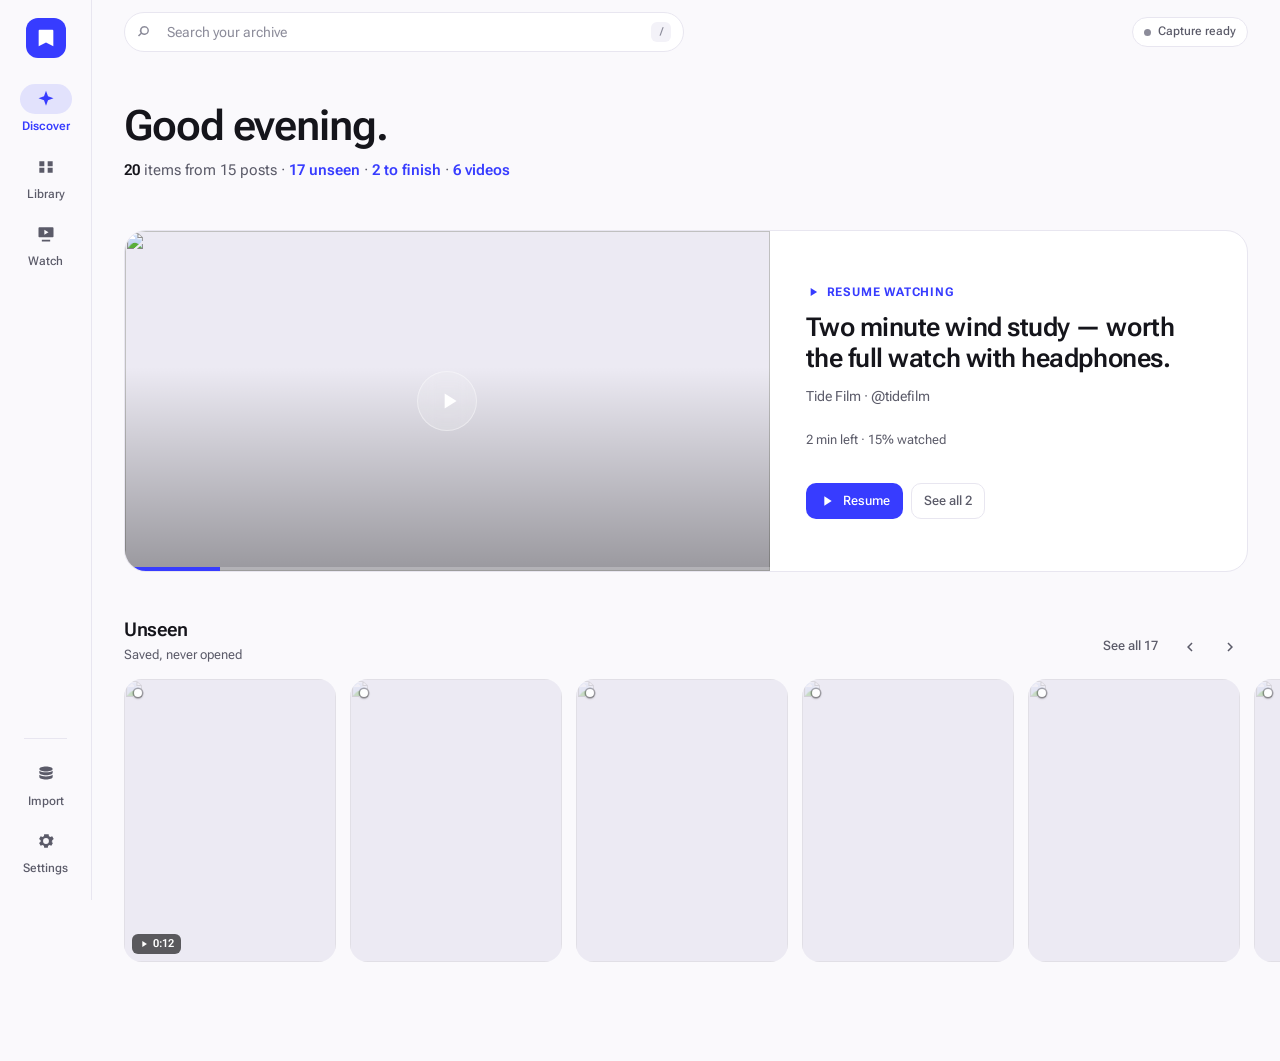
==== commit 027a8f87: "Rebuild dashboard UI as an editorial visual archive Replace the dashboard presentation layer wholesa" ====
--- a/dashboard/index.html
+++ b/dashboard/index.html
@@ -3,232 +3,71 @@
 <head>
   <meta charset="UTF-8" />
   <meta name="viewport" content="width=device-width, initial-scale=1, viewport-fit=cover" />
-  <meta name="theme-color" content="#1D1B20" />
+  <meta name="theme-color" content="#FAF9FC" />
+  <meta name="color-scheme" content="light dark" />
+  <meta name="description" content="A personal visual archive of everything you saved on X." />
   <link rel="icon" href="data:image/svg+xml,%3Csvg xmlns='http://www.w3.org/2000/svg' viewBox='0 0 24 24'%3E%3Crect width='24' height='24' rx='6' fill='%235B4CF5'/%3E%3Cpath d='M6 7.5h12v2H6v-2Zm0 4h12v5.5a2 2 0 0 1-2 2H8a2 2 0 0 1-2-2v-5.5Z' fill='white'/%3E%3C/svg%3E" />
-  <title>Library · X Bookmarks</title>
-  <!-- ?v= busts the browser cache when assets change (extension reloads and
-       local previews otherwise serve stale CSS/JS from cache). -->
-  <link rel="stylesheet" href="../shared/m3e/fonts.css?v=4" />
-  <link rel="stylesheet" href="../shared/m3e/tokens.css?v=4" />
-  <link rel="stylesheet" href="../shared/m3e/components.css?v=4" />
-  <link rel="stylesheet" href="dashboard.css?v=4" />
+  <title>Discover · X Bookmarks</title>
+
+  <!-- Shared Material 3 Expressive layer: type, tokens, component mechanics.
+       ?v= busts the cache when assets change; the extension and local previews
+       otherwise serve stale CSS/JS. -->
+  <link rel="stylesheet" href="m3e/fonts.css?v=5" />
+  <link rel="stylesheet" href="m3e/tokens.css?v=5" />
+  <link rel="stylesheet" href="m3e/components.css?v=5" />
+
+  <!-- Editorial Visual Archive: the product's own voice, layered on top. -->
+  <link rel="stylesheet" href="css/foundation.css?v=5" />
+  <link rel="stylesheet" href="css/workspaces.css?v=5" />
+  <link rel="stylesheet" href="css/viewer.css?v=5" />
+  <link rel="stylesheet" href="css/settings.css?v=5" />
 </head>
-<body data-view="rails">
-  <a class="skip" href="#stage">Skip to media</a>
+<body class="is-booting">
+  <a class="skip" href="#stage">Skip to your archive</a>
 
-  <header class="appbar" id="appbar">
-    <div class="appbar__brand">
-      <span class="appbar__mark" aria-hidden="true">
-        <svg viewBox="0 0 24 24" width="22" height="22" fill="currentColor"><path d="M4 5h16v3H4V5Zm0 5.5h16V19a2 2 0 0 1-2 2H6a2 2 0 0 1-2-2v-8.5Zm3 3v5h10v-5H7Z"/></svg>
-      </span>
-      <div>
-        <p class="m3e-title-medium m3e-title-medium--emphasized appbar__title">Library</p>
-        <p class="m3e-label-small appbar__count"><span id="resultCount">0</span> items</p>
-      </div>
-    </div>
+  <div class="app">
+    <!-- Navigation rail (desktop / tablet). Collapses to .navbar below 720px. -->
+    <nav class="rail" id="rail" aria-label="Workspaces"></nav>
 
-    <div class="search-wrap" id="searchWrap">
-      <label class="search" id="searchLabel">
-        <span class="visually-hidden">Search media, authors, captions and alt text</span>
-        <svg viewBox="0 0 24 24" width="20" height="20" fill="currentColor" aria-hidden="true"><path d="M15.5 14h-.79l-.28-.27A6.47 6.47 0 0 0 16 9.5 6.5 6.5 0 1 0 9.5 16c1.61 0 3.09-.59 4.23-1.57l.27.28v.79l5 4.99L20.49 19l-4.99-5Zm-6 0C7.01 14 5 11.99 5 9.5S7.01 5 9.5 5 14 7.01 14 9.5 11.99 14 9.5 14Z"/></svg>
-        <input id="search" type="search" placeholder="Search your library…" autocomplete="off" spellcheck="false" />
-        <kbd aria-hidden="true">/</kbd>
-      </label>
-      <div class="search-panel" id="searchPanel" hidden>
-        <div class="search-panel__hint" id="searchHint">Search across media, captions, authors and alt text</div>
-        <div class="search-panel__section" id="searchRecent" hidden>
-          <p class="m3e-label-small search-panel__label">Recent</p>
-          <div class="search-panel__chips" id="searchRecentChips"></div>
-        </div>
-        <div class="search-panel__section" id="searchQuick">
-          <p class="m3e-label-small search-panel__label">Quick filters</p>
-          <div class="search-panel__chips">
-            <button type="button" class="m3e-chip m3e-state" data-quick="kind:video">Videos</button>
-            <button type="button" class="m3e-chip m3e-state" data-quick="seen:unseen">Unseen</button>
-            <button type="button" class="m3e-chip m3e-state" data-quick="progress:yes">In progress</button>
-            <button type="button" class="m3e-chip m3e-state" data-quick="author">From creator</button>
-          </div>
-        </div>
-        <div class="search-panel__footer">
-          <span id="searchResultCount" class="m3e-label-small"></span>
-          <span class="m3e-label-small search-panel__tip">Press <kbd>/</kbd> to focus · <kbd>Esc</kbd> to clear</span>
-        </div>
-      </div>
-    </div>
-
-    <div class="appbar__tools">
-      <div class="views" role="group" aria-label="Library mode">
-        <button type="button" class="mode-tab m3e-state" data-view="rails" aria-pressed="true">
-          <svg viewBox="0 0 24 24" width="18" height="18" fill="none" stroke="currentColor" stroke-width="1.8" stroke-linecap="round" stroke-linejoin="round" aria-hidden="true"><path d="M12 3l1.9 5.6L19.5 10.5l-5.6 1.9L12 18l-1.9-5.6-5.6-1.9 5.6-1.9z"/></svg>
-          <span class="mode-tab__label">Discover</span>
-        </button>
-        <button type="button" class="mode-tab m3e-state" data-view="grid">
-          <svg viewBox="0 0 24 24" width="18" height="18" fill="none" stroke="currentColor" stroke-width="1.8" stroke-linecap="round" stroke-linejoin="round" aria-hidden="true"><rect x="3.5" y="3.5" width="7" height="7" rx="1.5"/><rect x="13.5" y="3.5" width="7" height="7" rx="1.5"/><rect x="3.5" y="13.5" width="7" height="7" rx="1.5"/><rect x="13.5" y="13.5" width="7" height="7" rx="1.5"/></svg>
-          <span class="mode-tab__label">Library</span>
-        </button>
-        <button type="button" class="mode-tab m3e-state" data-view="reels">
-          <svg viewBox="0 0 24 24" width="18" height="18" fill="none" stroke="currentColor" stroke-width="1.8" stroke-linecap="round" stroke-linejoin="round" aria-hidden="true"><rect x="3" y="5" width="18" height="14" rx="3"/><path d="M8 9.5v5l4.5-2.5z" fill="currentColor" stroke="none"/><path d="M3 9h18"/></svg>
-          <span class="mode-tab__label">Watch</span>
-        </button>
-      </div>
-      <button type="button" class="command-button m3e-state" id="sortBtn">
-        <span id="sortLabel">Sort · Newest</span>
-      </button>
-      <button type="button" class="command-button m3e-state" id="filterBtn">
-        <svg viewBox="0 0 24 24" width="18" height="18" fill="currentColor" aria-hidden="true"><path d="M10 18h4v-2h-4v2ZM3 6v2h18V6H3Zm3 7h12v-2H6v2Z"/></svg>
-        <span id="filterLabel">Filter</span>
-      </button>
-      <span class="appbar__divider" aria-hidden="true"></span>
-      <button type="button" class="m3e-icon-button m3e-state" id="moreBtn" aria-label="Library menu" title="Library menu">
-        <svg viewBox="0 0 24 24" width="18" height="18" fill="currentColor" aria-hidden="true"><circle cx="12" cy="5" r="1.7"/><circle cx="12" cy="12" r="1.7"/><circle cx="12" cy="19" r="1.7"/></svg>
-      </button>
-    </div>
-  </header>
-
-  <div class="chiprow">
-    <div id="chips" class="chips"></div>
-    <button type="button" class="m3e-button m3e-button--text m3e-button--xs m3e-state" id="clearFilters" hidden>Clear all</button>
-    <button type="button" class="capture-pill" id="capturePill" hidden><span>Capture idle</span></button>
-  </div>
-
-  <main id="stage" class="stage" tabindex="-1"></main>
-
-  <!-- Immersive viewer -->
-  <div id="viewer" class="viewer" hidden aria-hidden="true" role="dialog" aria-modal="true" aria-label="Media viewer">
-    <div class="viewer__bar" id="viewerBar">
-      <button type="button" class="viewer__back m3e-button m3e-button--text m3e-state" id="viewerClose" aria-label="Back to library">
-        <svg viewBox="0 0 24 24" width="18" height="18" fill="none" stroke="currentColor" stroke-width="2" stroke-linecap="round" stroke-linejoin="round" aria-hidden="true"><path d="M15 18l-6-6 6-6"/></svg>
-        <span>Back to Library</span>
-      </button>
-      <span class="m3e-label-large viewer__pos" id="viewerPos">1 / 1</span>
-      <div class="viewer__tools">
-        <button type="button" class="m3e-icon-button m3e-state viewer__icon" id="viewerFilmstripBtn" aria-label="Toggle filmstrip" title="Filmstrip (F)">
-          <svg viewBox="0 0 24 24" width="18" height="18" fill="none" stroke="currentColor" stroke-width="1.8" stroke-linecap="round" stroke-linejoin="round" aria-hidden="true"><rect x="3" y="4" width="18" height="16" rx="2"/><path d="M3 9h18M3 15h18M9 4v16M15 4v16"/></svg>
-        </button>
-        <button type="button" class="m3e-icon-button m3e-state viewer__icon" id="viewerFocusBtn" aria-label="Focus mode" title="Focus mode">
-          <svg viewBox="0 0 24 24" width="18" height="18" fill="none" stroke="currentColor" stroke-width="1.8" stroke-linecap="round" stroke-linejoin="round" aria-hidden="true"><path d="M4 9V4h5M15 4h5v5M20 15v5h-5M9 20H4v-5"/></svg>
-        </button>
-        <button type="button" class="viewer__help m3e-icon-button m3e-state" id="viewerHelp" aria-label="Keyboard shortcuts" title="Keyboard shortcuts">?</button>
-        <button type="button" class="m3e-button m3e-button--text m3e-state" id="ctxToggle">Details</button>
-      </div>
-    </div>
-    <div class="viewer__body">
-      <button type="button" class="viewer__nav viewer__nav--prev m3e-icon-button m3e-state" id="viewerPrev" aria-label="Previous">
-        <svg viewBox="0 0 24 24" width="22" height="22" fill="none" stroke="currentColor" stroke-width="2" stroke-linecap="round" stroke-linejoin="round" aria-hidden="true"><path d="M14.5 6L9 12l5.5 6"/></svg>
-      </button>
-      <div class="viewer__stage" id="viewerStage"></div>
-      <button type="button" class="viewer__nav viewer__nav--next m3e-icon-button m3e-state" id="viewerNext" aria-label="Next">
-        <svg viewBox="0 0 24 24" width="22" height="22" fill="none" stroke="currentColor" stroke-width="2" stroke-linecap="round" stroke-linejoin="round" aria-hidden="true"><path d="M9.5 6L15 12l-5.5 6"/></svg>
-      </button>
-      <aside class="viewer__context" id="viewerContext"></aside>
-    </div>
-    <div class="viewer__summary" id="viewerSummary"></div>
-    <div class="viewer__filmstrip" id="viewerFilmstrip" hidden></div>
-    <div class="viewer__peek viewer__peek--prev" id="viewerPeekPrev" aria-hidden="true"></div>
-    <div class="viewer__peek viewer__peek--next" id="viewerPeekNext" aria-hidden="true"></div>
-  </div>
-
-  <!-- Filter sheet -->
-  <div class="m3e-scrim" id="filterScrim" data-open="false"></div>
-  <aside id="filterSheet" class="sheet" hidden>
-    <header class="sheet__head">
-      <h2 class="m3e-title-large">Filters</h2>
-      <button type="button" class="m3e-icon-button m3e-state" id="filterClose" aria-label="Close filters">×</button>
-    </header>
-    <div id="filterBody" class="sheet__body"></div>
-  </aside>
-
-  <!-- Settings -->
-  <div class="m3e-scrim" id="scrim" data-open="false"></div>
-  <div class="m3e-dialog" id="settings" role="dialog" aria-modal="true" aria-labelledby="settingsTitle" data-open="false" aria-hidden="true">
-    <div class="m3e-dialog__header">
-      <h2 class="m3e-title-large m3e-title-large--emphasized m3e-dialog__title" id="settingsTitle">Settings</h2>
-    </div>
-    <div class="m3e-dialog__content" id="settingsBody"></div>
-  </div>
-
-  <div class="m3e-dialog" id="dataDialog" role="dialog" aria-modal="true" aria-labelledby="dataTitle" data-open="false" aria-hidden="true">
-    <div class="m3e-dialog__header">
-      <h2 class="m3e-title-large m3e-title-large--emphasized m3e-dialog__title" id="dataTitle">Data &amp; storage</h2>
-    </div>
-    <div class="m3e-dialog__content" id="dataBody"></div>
-  </div>
-
-  <!-- Confirm dialog (replaces native confirm()) -->
-  <div class="m3e-scrim" id="confirmScrim" data-open="false"></div>
-  <div class="m3e-dialog m3e-dialog--compact" id="confirmDialog" role="dialog" aria-modal="true" aria-labelledby="confirmTitle" data-open="false" aria-hidden="true">
-    <div class="m3e-dialog__header">
-      <h2 class="m3e-title-large m3e-title-large--emphasized m3e-dialog__title" id="confirmTitle">Are you sure?</h2>
-    </div>
-    <div class="m3e-dialog__content"><p class="m3e-body-medium" id="confirmBody"></p></div>
-    <div class="m3e-dialog__actions">
-      <button type="button" class="m3e-button m3e-button--text m3e-state" id="confirmCancel">Cancel</button>
-      <button type="button" class="m3e-button m3e-button--filled m3e-state" id="confirmOk">Confirm</button>
+    <div class="work">
+      <header class="topbar" id="topbar" data-scrolled="false"></header>
+      <main class="stage" id="stage" tabindex="-1"></main>
     </div>
   </div>
 
-  <!-- Name dialog (replaces native prompt()) -->
-  <div class="m3e-scrim" id="promptScrim" data-open="false"></div>
-  <div class="m3e-dialog m3e-dialog--compact" id="promptDialog" role="dialog" aria-modal="true" aria-labelledby="promptTitle" data-open="false" aria-hidden="true">
-    <div class="m3e-dialog__header">
-      <h2 class="m3e-title-large m3e-title-large--emphasized m3e-dialog__title" id="promptTitle">Name this view</h2>
-    </div>
-    <div class="m3e-dialog__content">
-      <p class="m3e-body-medium m3e-dialog__hint" id="promptBody"></p>
-      <label class="field" for="promptInput">View name</label>
-      <input id="promptInput" class="prompt-input" type="text" spellcheck="false" maxlength="60" autocomplete="off" />
-    </div>
-    <div class="m3e-dialog__actions">
-      <button type="button" class="m3e-button m3e-button--text m3e-state" id="promptCancel">Cancel</button>
-      <button type="button" class="m3e-button m3e-button--filled m3e-state" id="promptOk">Save view</button>
-    </div>
+  <!-- Bottom navigation (compact windows only). -->
+  <nav class="navbar" id="navbar" aria-label="Workspaces"></nav>
+
+  <!-- One live region for every transient message. -->
+  <div class="m3e-snackbar" id="snackbar" role="status" aria-live="polite" data-open="false">
+    <span class="m3e-snackbar__text"></span>
+    <button type="button" class="m3e-snackbar__action" hidden></button>
   </div>
 
-  <!-- Saved views dialog -->
-  <div class="m3e-dialog" id="savedViewsDialog" role="dialog" aria-modal="true" aria-labelledby="savedViewsTitle" data-open="false" aria-hidden="true">
-    <div class="m3e-dialog__header">
-      <h2 class="m3e-title-large m3e-title-large--emphasized m3e-dialog__title" id="savedViewsTitle">Saved views</h2>
-      <button type="button" class="m3e-icon-button m3e-state" id="savedViewsClose" aria-label="Close">×</button>
-    </div>
-    <div class="m3e-dialog__content" id="savedViewsBody"></div>
-  </div>
+  <!-- Shared layer: colour engine, theme runtime, interaction primitives,
+       media helpers, video controls. Order matters — theme.js needs color.js. -->
+  <script src="m3e/color.js?v=5"></script>
+  <script src="m3e/theme.js?v=5"></script>
+  <script src="m3e/interactions.js?v=5"></script>
+  <script src="m3e/media.js?v=5"></script>
+  <script src="m3e/video-controls.js?v=5"></script>
 
-  <div class="bulkbar" id="bulkbar" hidden role="toolbar" aria-label="Selected media actions">
-    <div class="bulkbar__count"><strong><span id="selectedCount">0</span> selected</strong></div>
-    <div class="bulkbar__group" data-bulk-group="common">
-      <button type="button" class="m3e-button m3e-button--tonal m3e-state" data-bulk="archive">Archive</button>
-      <button type="button" class="m3e-button m3e-button--text m3e-state" data-bulk="seen">Mark seen</button>
-      <button type="button" class="m3e-button m3e-button--text m3e-state" data-bulk="unseen">Mark unseen</button>
-    </div>
-    <span class="bulkbar__sep" aria-hidden="true"></span>
-    <div class="bulkbar__group" data-bulk-group="share">
-      <button type="button" class="m3e-button m3e-button--text m3e-state" data-bulk="copy">Copy links</button>
-      <button type="button" class="m3e-button m3e-button--text m3e-state" data-bulk="open">Open originals</button>
-      <button type="button" class="m3e-button m3e-button--text m3e-state" data-bulk="export">Export</button>
-    </div>
-    <span class="bulkbar__sep" aria-hidden="true"></span>
-    <div class="bulkbar__group" data-bulk-group="danger">
-      <button type="button" class="m3e-button m3e-button--text bulkbar__danger m3e-state" data-bulk="delete">Remove</button>
-    </div>
-    <button type="button" class="m3e-icon-button m3e-state bulkbar__close" data-bulk="cancel" aria-label="Cancel selection">×</button>
-  </div>
+  <!-- Data layer. demo.js only seeds anything outside the extension. -->
+  <script src="js/demo.js?v=5"></script>
+  <script src="js/store.js?v=5"></script>
+  <script src="js/library.js?v=5"></script>
 
-  <div class="m3e-snackbar" id="snackbar" role="status" aria-live="polite" data-open="false">
-    <span class="m3e-snackbar__text"></span>
-    <button class="m3e-snackbar__action" hidden></button>
-  </div>
-  <div class="visually-hidden" id="resultAnnouncement" aria-live="polite" aria-atomic="true"></div>
-
-  <input type="file" id="importFile" accept=".json,.jsonl,application/json" hidden />
-
-  <script src="../shared/m3e/color.js?v=4"></script>
-  <script src="../shared/m3e/theme.js?v=4"></script>
-  <script src="../shared/m3e/interactions.js?v=4"></script>
-  <script src="../shared/m3e/media.js?v=4"></script>
-  <script src="../shared/m3e/video-controls.js?v=4"></script>
-  <script src="js/demo.js?v=4"></script>
-  <script src="js/store.js?v=4"></script>
-  <script src="js/library.js?v=4"></script>
-  <script src="js/app.js?v=4"></script>
+  <!-- Product layer. -->
+  <script src="js/ui.js?v=5"></script>
+  <script src="js/state.js?v=5"></script>
+  <script src="js/card.js?v=5"></script>
+  <script src="js/viewer.js?v=5"></script>
+  <script src="js/views/discover.js?v=5"></script>
+  <script src="js/views/library.js?v=5"></script>
+  <script src="js/views/watch.js?v=5"></script>
+  <script src="js/views/settings.js?v=5"></script>
+  <script src="js/views/manage.js?v=5"></script>
+  <script src="js/views/capture.js?v=5"></script>
+  <script src="js/app.js?v=5"></script>
 </body>
 </html>
--- a/dashboard/m3e/fonts.css
+++ b/dashboard/m3e/fonts.css
@@ -0,0 +1,64 @@
+/* AUTO-GENERATED — do not edit.
+   Mirrored from dashboard/m3e/fonts.css by tools/sync-shared.mjs.
+   Edit the original and re-run:  node tools/sync-shared.mjs
+*/
+/* =============================================================================
+   M3 Expressive · Typeface
+
+   Roboto Flex, self-hosted, as a real variable font.
+
+   Why self-hosted instead of the Google Fonts CDN
+   -----------------------------------------------
+   The extension popup runs under the MV3 content security policy, which
+   forbids loading resources from a remote origin. If the dashboard pulled
+   Roboto Flex from fonts.googleapis.com and the popup could not, the two
+   surfaces of the same product would render in two different typefaces — the
+   exact incoherence this redesign exists to remove. Self-hosting also means
+   the dashboard works offline, which matters for a tool whose whole point is
+   keeping your data local.
+
+   Why the `opsz` axis subset
+   --------------------------
+   Roboto Flex ships 15 axes. Shipping them all costs ~240 kB per subset for
+   variation we would never use. We keep the two axes M3 Expressive actually
+   depends on:
+     · wght (100–1000) — the emphasized type scale is expressed as weight;
+     · opsz (8–144)    — optical sizing, so display text gets tighter apertures
+                         and body text stays open at small sizes. This is what
+                         makes a variable font worth using instead of two
+                         static weights.
+   That is 84 kB for latin + 59 kB for latin-ext, both cached after first paint.
+
+   `font-display: swap` — text is readable immediately in the fallback stack;
+   the swap is a typeface change, never invisible text.
+   ============================================================================= */
+
+@font-face {
+  font-family: "Roboto Flex";
+  font-style: normal;
+  font-display: swap;
+  font-weight: 100 1000;
+  src: url("fonts/roboto-flex-latin-opsz-normal.woff2") format("woff2-variations");
+  unicode-range: U+0000-00FF, U+0131, U+0152-0153, U+02BB-02BC, U+02C6, U+02DA,
+    U+02DC, U+0304, U+0308, U+0329, U+2000-206F, U+20AC, U+2122, U+2191, U+2193,
+    U+2212, U+2215, U+FEFF, U+FFFD;
+}
+
+@font-face {
+  font-family: "Roboto Flex";
+  font-style: normal;
+  font-display: swap;
+  font-weight: 100 1000;
+  src: url("fonts/roboto-flex-latin-ext-opsz-normal.woff2") format("woff2-variations");
+  unicode-range: U+0100-02BA, U+02BD-02C5, U+02C7-02CC, U+02CE-02D7, U+02DD-02FF,
+    U+0304, U+0308, U+0329, U+1D00-1DBF, U+1E00-1E9F, U+1EF2-1EFF, U+2020,
+    U+20A0-20AB, U+20AD-20C0, U+2113, U+2C60-2C7F, U+A720-A7FF;
+}
+
+/* Let the browser drive `opsz` from the rendered size. This is the whole point
+   of an optical-size axis: 57px display text and 11px labels are different
+   drawings of the same face, not one drawing scaled. */
+:root {
+  font-optical-sizing: auto;
+  font-synthesis-weight: none; /* never fake a weight the variable font has */
+}
--- a/dashboard/m3e/tokens.css
+++ b/dashboard/m3e/tokens.css
@@ -0,0 +1,328 @@
+/* AUTO-GENERATED — do not edit.
+   Mirrored from dashboard/m3e/tokens.css by tools/sync-shared.mjs.
+   Edit the original and re-run:  node tools/sync-shared.mjs
+*/
+/* =============================================================================
+   M3E · Design Tokens
+   Material Design 3 Expressive — reference + system layer
+   -----------------------------------------------------------------------------
+   Layering (M3 token architecture):
+     md.ref.*   reference   raw primitives, never used by components directly
+     md.sys.*   system      semantic decisions, the only layer components read
+     md.comp.*  component   per-component overrides, declared beside components
+
+   Colour system tokens (--md-sys-color-*) are NOT declared here: they are
+   emitted at runtime by dashboard/m3e/theme.js from the dynamic colour engine,
+   so that seed / variant / contrast / scheme changes are a single repaint.
+   ============================================================================= */
+
+:root {
+  /* ==========================================================================
+     REFERENCE · Typeface
+     M3 defines two typeface roles: brand (display/headline) and plain
+     (title/body/label). M3 Expressive pairs a variable brand face with a
+     highly legible plain face; we degrade gracefully to the platform UI face.
+     ========================================================================== */
+  --md-ref-typeface-brand: "Roboto Flex", "Roboto", "Google Sans", system-ui,
+    -apple-system, "Segoe UI", "Helvetica Neue", sans-serif;
+  --md-ref-typeface-plain: "Roboto Flex", "Roboto", system-ui, -apple-system,
+    "Segoe UI", "Helvetica Neue", sans-serif;
+  --md-ref-typeface-mono: "Roboto Mono", ui-monospace, SFMono-Regular,
+    "SF Mono", Menlo, Consolas, monospace;
+
+  /* REFERENCE · Weight ------------------------------------------------------ */
+  --md-ref-typeface-weight-regular: 400;
+  --md-ref-typeface-weight-medium: 500;
+  --md-ref-typeface-weight-semibold: 600;
+  --md-ref-typeface-weight-bold: 700;
+
+  /* ==========================================================================
+     SYSTEM · Typescale — baseline
+     15 baseline roles: display / headline / title / body / label × L / M / S.
+     Sizes in rem so browser text-zoom and user font-size settings are honoured
+     (WCAG 1.4.4 Resize Text).
+     ========================================================================== */
+  --md-sys-typescale-display-large-font: var(--md-ref-typeface-brand);
+  --md-sys-typescale-display-large-size: 3.5625rem;   /* 57 */
+  --md-sys-typescale-display-large-line-height: 4rem; /* 64 */
+  --md-sys-typescale-display-large-tracking: -0.015625rem;
+  --md-sys-typescale-display-large-weight: 400;
+
+  --md-sys-typescale-display-medium-font: var(--md-ref-typeface-brand);
+  --md-sys-typescale-display-medium-size: 2.8125rem;   /* 45 */
+  --md-sys-typescale-display-medium-line-height: 3.25rem;
+  --md-sys-typescale-display-medium-tracking: 0;
+  --md-sys-typescale-display-medium-weight: 400;
+
+  --md-sys-typescale-display-small-font: var(--md-ref-typeface-brand);
+  --md-sys-typescale-display-small-size: 2.25rem;      /* 36 */
+  --md-sys-typescale-display-small-line-height: 2.75rem;
+  --md-sys-typescale-display-small-tracking: 0;
+  --md-sys-typescale-display-small-weight: 400;
+
+  --md-sys-typescale-headline-large-font: var(--md-ref-typeface-brand);
+  --md-sys-typescale-headline-large-size: 2rem;        /* 32 */
+  --md-sys-typescale-headline-large-line-height: 2.5rem;
+  --md-sys-typescale-headline-large-tracking: 0;
+  --md-sys-typescale-headline-large-weight: 400;
+
+  --md-sys-typescale-headline-medium-font: var(--md-ref-typeface-brand);
+  --md-sys-typescale-headline-medium-size: 1.75rem;    /* 28 */
+  --md-sys-typescale-headline-medium-line-height: 2.25rem;
+  --md-sys-typescale-headline-medium-tracking: 0;
+  --md-sys-typescale-headline-medium-weight: 400;
+
+  --md-sys-typescale-headline-small-font: var(--md-ref-typeface-brand);
+  --md-sys-typescale-headline-small-size: 1.5rem;      /* 24 */
+  --md-sys-typescale-headline-small-line-height: 2rem;
+  --md-sys-typescale-headline-small-tracking: 0;
+  --md-sys-typescale-headline-small-weight: 400;
+
+  --md-sys-typescale-title-large-font: var(--md-ref-typeface-plain);
+  --md-sys-typescale-title-large-size: 1.375rem;       /* 22 */
+  --md-sys-typescale-title-large-line-height: 1.75rem;
+  --md-sys-typescale-title-large-tracking: 0;
+  --md-sys-typescale-title-large-weight: 400;
+
+  --md-sys-typescale-title-medium-font: var(--md-ref-typeface-plain);
+  --md-sys-typescale-title-medium-size: 1rem;          /* 16 */
+  --md-sys-typescale-title-medium-line-height: 1.5rem;
+  --md-sys-typescale-title-medium-tracking: 0.009375rem;
+  --md-sys-typescale-title-medium-weight: 500;
+
+  --md-sys-typescale-title-small-font: var(--md-ref-typeface-plain);
+  --md-sys-typescale-title-small-size: 0.875rem;       /* 14 */
+  --md-sys-typescale-title-small-line-height: 1.25rem;
+  --md-sys-typescale-title-small-tracking: 0.00625rem;
+  --md-sys-typescale-title-small-weight: 500;
+
+  --md-sys-typescale-body-large-font: var(--md-ref-typeface-plain);
+  --md-sys-typescale-body-large-size: 1rem;            /* 16 */
+  --md-sys-typescale-body-large-line-height: 1.5rem;
+  --md-sys-typescale-body-large-tracking: 0.03125rem;
+  --md-sys-typescale-body-large-weight: 400;
+
+  --md-sys-typescale-body-medium-font: var(--md-ref-typeface-plain);
+  --md-sys-typescale-body-medium-size: 0.875rem;       /* 14 */
+  --md-sys-typescale-body-medium-line-height: 1.25rem;
+  --md-sys-typescale-body-medium-tracking: 0.015625rem;
+  --md-sys-typescale-body-medium-weight: 400;
+
+  --md-sys-typescale-body-small-font: var(--md-ref-typeface-plain);
+  --md-sys-typescale-body-small-size: 0.75rem;         /* 12 */
+  --md-sys-typescale-body-small-line-height: 1rem;
+  --md-sys-typescale-body-small-tracking: 0.025rem;
+  --md-sys-typescale-body-small-weight: 400;
+
+  --md-sys-typescale-label-large-font: var(--md-ref-typeface-plain);
+  --md-sys-typescale-label-large-size: 0.875rem;       /* 14 */
+  --md-sys-typescale-label-large-line-height: 1.25rem;
+  --md-sys-typescale-label-large-tracking: 0.00625rem;
+  --md-sys-typescale-label-large-weight: 500;
+
+  --md-sys-typescale-label-medium-font: var(--md-ref-typeface-plain);
+  --md-sys-typescale-label-medium-size: 0.75rem;       /* 12 */
+  --md-sys-typescale-label-medium-line-height: 1rem;
+  --md-sys-typescale-label-medium-tracking: 0.03125rem;
+  --md-sys-typescale-label-medium-weight: 500;
+
+  --md-sys-typescale-label-small-font: var(--md-ref-typeface-plain);
+  --md-sys-typescale-label-small-size: 0.6875rem;      /* 11 */
+  --md-sys-typescale-label-small-line-height: 1rem;
+  --md-sys-typescale-label-small-tracking: 0.03125rem;
+  --md-sys-typescale-label-small-weight: 500;
+
+  /* ==========================================================================
+     SYSTEM · Typescale — EMPHASIZED  (M3 Expressive)
+     The expressive update adds a parallel set of 15 "emphasized" styles that
+     share metrics with the baseline but carry more weight (and, on a variable
+     face, slightly tighter width) so hierarchy is carried by the type itself
+     rather than by colour alone. Reserve for hero moments — see
+     design/01-foundations.md §Typography "80/20".
+     ========================================================================== */
+  --md-sys-typescale-display-large-emphasized-weight: 700;
+  --md-sys-typescale-display-medium-emphasized-weight: 700;
+  --md-sys-typescale-display-small-emphasized-weight: 700;
+  --md-sys-typescale-headline-large-emphasized-weight: 700;
+  --md-sys-typescale-headline-medium-emphasized-weight: 700;
+  --md-sys-typescale-headline-small-emphasized-weight: 700;
+  --md-sys-typescale-title-large-emphasized-weight: 600;
+  --md-sys-typescale-title-medium-emphasized-weight: 600;
+  --md-sys-typescale-title-small-emphasized-weight: 600;
+  --md-sys-typescale-body-large-emphasized-weight: 500;
+  --md-sys-typescale-body-medium-emphasized-weight: 500;
+  --md-sys-typescale-body-small-emphasized-weight: 500;
+  --md-sys-typescale-label-large-emphasized-weight: 700;
+  --md-sys-typescale-label-medium-emphasized-weight: 700;
+  --md-sys-typescale-label-small-emphasized-weight: 700;
+
+  /* ==========================================================================
+     SYSTEM · Shape
+     The M3 Expressive shape scale: the base M3 ladder plus the *-increased
+     steps and extra-extra-large introduced with Expressive.
+     ========================================================================== */
+  --md-sys-shape-corner-none: 0px;
+  --md-sys-shape-corner-extra-small: 4px;
+  --md-sys-shape-corner-small: 8px;
+  --md-sys-shape-corner-small-increased: 10px;
+  --md-sys-shape-corner-medium: 12px;
+  --md-sys-shape-corner-medium-increased: 16px;
+  --md-sys-shape-corner-large: 16px;
+  --md-sys-shape-corner-large-increased: 20px;
+  --md-sys-shape-corner-extra-large: 28px;
+  --md-sys-shape-corner-extra-large-increased: 32px;
+  --md-sys-shape-corner-extra-extra-large: 48px;
+  --md-sys-shape-corner-full: 9999px;
+
+  /* ==========================================================================
+     SYSTEM · Motion — physics
+     M3 Expressive replaces duration+easing with a spring system: two families
+     (spatial → position/size/shape, overshoots; effects → colour/opacity,
+     never overshoots) × three speeds (fast / default / slow).
+
+     Springs are expressed here as the CSS cubic-bezier + duration equivalents
+     published for the expressive motion scheme, so the same token names used
+     on Compose/Android map 1:1 onto the web build.
+     ========================================================================== */
+  --md-sys-motion-spring-fast-spatial: 350ms cubic-bezier(0.42, 1.67, 0.21, 0.9);
+  --md-sys-motion-spring-default-spatial: 500ms cubic-bezier(0.38, 1.21, 0.22, 1);
+  --md-sys-motion-spring-slow-spatial: 650ms cubic-bezier(0.39, 1.29, 0.35, 0.98);
+  --md-sys-motion-spring-fast-effects: 150ms cubic-bezier(0.31, 0.94, 0.34, 1);
+  --md-sys-motion-spring-default-effects: 200ms cubic-bezier(0.34, 0.8, 0.34, 1);
+  --md-sys-motion-spring-slow-effects: 300ms cubic-bezier(0.34, 0.88, 0.34, 1);
+
+  /* Split forms, for properties that need duration and easing separately. */
+  --md-sys-motion-duration-fast-spatial: 350ms;
+  --md-sys-motion-duration-default-spatial: 500ms;
+  --md-sys-motion-duration-slow-spatial: 650ms;
+  --md-sys-motion-duration-fast-effects: 150ms;
+  --md-sys-motion-duration-default-effects: 200ms;
+  --md-sys-motion-duration-slow-effects: 300ms;
+  --md-sys-motion-easing-fast-spatial: cubic-bezier(0.42, 1.67, 0.21, 0.9);
+  --md-sys-motion-easing-default-spatial: cubic-bezier(0.38, 1.21, 0.22, 1);
+  --md-sys-motion-easing-slow-spatial: cubic-bezier(0.39, 1.29, 0.35, 0.98);
+  --md-sys-motion-easing-fast-effects: cubic-bezier(0.31, 0.94, 0.34, 1);
+  --md-sys-motion-easing-default-effects: cubic-bezier(0.34, 0.8, 0.34, 1);
+  --md-sys-motion-easing-slow-effects: cubic-bezier(0.34, 0.88, 0.34, 1);
+
+  /* ==========================================================================
+     SYSTEM · State layers
+     M3 communicates interaction state by compositing an opacity of the content
+     colour over the container, never by swapping to an unrelated colour.
+     ========================================================================== */
+  --md-sys-state-hover-state-layer-opacity: 0.08;
+  --md-sys-state-focus-state-layer-opacity: 0.10;
+  --md-sys-state-pressed-state-layer-opacity: 0.10;
+  --md-sys-state-dragged-state-layer-opacity: 0.16;
+  --md-sys-state-disabled-container-opacity: 0.12;
+  --md-sys-state-disabled-content-opacity: 0.38;
+
+  /* ==========================================================================
+     SYSTEM · Elevation
+     M3 elevation is primarily conveyed by the surface-container ladder; shadow
+     is a secondary cue reserved for components that float above content.
+     ========================================================================== */
+  --md-sys-elevation-level0: none;
+  --md-sys-elevation-level1: 0 1px 2px 0 rgb(0 0 0 / 0.30), 0 1px 3px 1px rgb(0 0 0 / 0.15);
+  --md-sys-elevation-level2: 0 1px 2px 0 rgb(0 0 0 / 0.30), 0 2px 6px 2px rgb(0 0 0 / 0.15);
+  --md-sys-elevation-level3: 0 4px 8px 3px rgb(0 0 0 / 0.15), 0 1px 3px 0 rgb(0 0 0 / 0.30);
+  --md-sys-elevation-level4: 0 6px 10px 4px rgb(0 0 0 / 0.15), 0 2px 3px 0 rgb(0 0 0 / 0.30);
+  --md-sys-elevation-level5: 0 8px 12px 6px rgb(0 0 0 / 0.15), 0 4px 4px 0 rgb(0 0 0 / 0.30);
+
+  /* ==========================================================================
+     SYSTEM · Spacing — 4dp grid
+     ========================================================================== */
+  --md-sys-spacing-0: 0px;
+  --md-sys-spacing-1: 4px;
+  --md-sys-spacing-2: 8px;
+  --md-sys-spacing-3: 12px;
+  --md-sys-spacing-4: 16px;
+  --md-sys-spacing-5: 20px;
+  --md-sys-spacing-6: 24px;
+  --md-sys-spacing-7: 28px;
+  --md-sys-spacing-8: 32px;
+  --md-sys-spacing-10: 40px;
+  --md-sys-spacing-12: 48px;
+  --md-sys-spacing-14: 56px;
+  --md-sys-spacing-16: 64px;
+
+  /* SYSTEM · Adaptive margins, keyed to window size class ------------------- */
+  --md-sys-margin-compact: 16px;
+  --md-sys-margin-medium: 24px;
+  --md-sys-margin-expanded: 24px;
+  --md-sys-margin-large: 32px;
+  --md-sys-margin-extra-large: 32px;
+
+  /* SYSTEM · Interaction targets (WCAG 2.5.8 / M3 minimum) ------------------ */
+  --md-sys-touch-target-min: 48px;
+  --md-sys-icon-size-small: 20px;
+  --md-sys-icon-size-medium: 24px;
+  --md-sys-icon-size-large: 32px;
+
+  /* SYSTEM · Z-index ladder ------------------------------------------------- */
+  --md-sys-z-content: 0;
+  --md-sys-z-sticky: 100;
+  --md-sys-z-toolbar: 200;
+  --md-sys-z-scrim: 900;
+  --md-sys-z-modal: 1000;
+  --md-sys-z-snackbar: 1100;
+  /* Above the snackbar: the media viewer takes over the whole screen, and a
+     toast floating over a full-bleed photo would be both illegible and
+     unreachable. */
+  --md-sys-z-immersive: 1200;
+}
+
+/* ==========================================================================
+   Density — a product-level scalar over the 4dp grid, not an M3 token.
+   Exposed because a bookmark library is a density-sensitive data surface.
+   ========================================================================== */
+:root,
+[data-density="comfortable"] {
+  --m3e-density-scale: 1;
+  --m3e-row-gap: var(--md-sys-spacing-4);
+}
+[data-density="compact"] {
+  --m3e-density-scale: 0.75;
+  --m3e-row-gap: var(--md-sys-spacing-2);
+}
+[data-density="spacious"] {
+  --m3e-density-scale: 1.25;
+  --m3e-row-gap: var(--md-sys-spacing-6);
+}
+
+/* ==========================================================================
+   Reduced motion.
+   Two switches feed one outcome: the OS-level preference and the in-app
+   setting. Springs collapse to near-instant effects; nothing that conveys
+   state is removed, only its travel.
+   ========================================================================== */
+@media (prefers-reduced-motion: reduce) {
+  :root {
+    --md-sys-motion-spring-fast-spatial: 1ms linear;
+    --md-sys-motion-spring-default-spatial: 1ms linear;
+    --md-sys-motion-spring-slow-spatial: 1ms linear;
+    --md-sys-motion-spring-fast-effects: 1ms linear;
+    --md-sys-motion-spring-default-effects: 1ms linear;
+    --md-sys-motion-spring-slow-effects: 1ms linear;
+    --md-sys-motion-duration-fast-spatial: 1ms;
+    --md-sys-motion-duration-default-spatial: 1ms;
+    --md-sys-motion-duration-slow-spatial: 1ms;
+    --md-sys-motion-duration-fast-effects: 1ms;
+    --md-sys-motion-duration-default-effects: 1ms;
+    --md-sys-motion-duration-slow-effects: 1ms;
+  }
+}
+[data-motion="reduced"] {
+  --md-sys-motion-spring-fast-spatial: 1ms linear;
+  --md-sys-motion-spring-default-spatial: 1ms linear;
+  --md-sys-motion-spring-slow-spatial: 1ms linear;
+  --md-sys-motion-spring-fast-effects: 1ms linear;
+  --md-sys-motion-spring-default-effects: 1ms linear;
+  --md-sys-motion-spring-slow-effects: 1ms linear;
+  --md-sys-motion-duration-fast-spatial: 1ms;
+  --md-sys-motion-duration-default-spatial: 1ms;
+  --md-sys-motion-duration-slow-spatial: 1ms;
+  --md-sys-motion-duration-fast-effects: 1ms;
+  --md-sys-motion-duration-default-effects: 1ms;
+  --md-sys-motion-duration-slow-effects: 1ms;
+}
--- a/dashboard/m3e/components.css
+++ b/dashboard/m3e/components.css
@@ -0,0 +1,1932 @@
+/* AUTO-GENERATED — do not edit.
+   Mirrored from dashboard/m3e/components.css by tools/sync-shared.mjs.
+   Edit the original and re-run:  node tools/sync-shared.mjs
+*/
+/* =============================================================================
+   M3E · Component Library
+   Material Design 3 Expressive — shared across the dashboard and the extension
+   -----------------------------------------------------------------------------
+   Rules of the system
+   -------------------
+   1. Components read only --md-sys-* tokens. No literal colours, no literal
+      radii, no literal durations below this line.
+   2. Every interactive surface owns a ::before state layer. Interaction is
+      communicated by compositing the content colour, never by colour swapping.
+   3. Spatial properties (transform, size, corner radius) animate on *spatial*
+      springs; colour and opacity animate on *effects* springs. Never mixed.
+   4. Focus is always visible: a 3px focus ring offset from the container,
+      drawn in `secondary` so it survives every scheme and contrast level.
+   5. Minimum hit area 48×48, enforced with pseudo-element expansion when the
+      visual box is smaller.
+   ============================================================================= */
+
+/* =============================================================================
+   0 · Reset & document
+   ============================================================================= */
+*,
+*::before,
+*::after { box-sizing: border-box; }
+
+html {
+  -webkit-text-size-adjust: 100%;
+  text-size-adjust: 100%;
+}
+
+/* `hidden` must win over component display rules. Without this, any component
+   whose base class sets `display` silently ignores the attribute — and the
+   attribute is how the app expresses "not applicable right now" to both the
+   renderer and assistive tech. */
+[hidden] { display: none !important; }
+
+body {
+  margin: 0;
+  background: var(--md-sys-color-surface);
+  color: var(--md-sys-color-on-surface);
+  font-family: var(--md-ref-typeface-plain);
+  font-size: var(--md-sys-typescale-body-medium-size);
+  line-height: var(--md-sys-typescale-body-medium-line-height);
+  -webkit-font-smoothing: antialiased;
+  text-rendering: optimizeLegibility;
+  transition: background-color var(--md-sys-motion-spring-default-effects),
+              color var(--md-sys-motion-spring-default-effects);
+}
+
+/* Roboto Flex is variable: opt into optical sizing and grade where available. */
+@supports (font-variation-settings: "opsz" 14) {
+  body { font-variation-settings: "opsz" 14, "GRAD" 0; }
+}
+
+::selection {
+  background: var(--md-sys-color-primary-container);
+  color: var(--md-sys-color-on-primary-container);
+}
+
+/* Scrollbars follow the surface ladder rather than the platform default. */
+* {
+  scrollbar-width: thin;
+  scrollbar-color: var(--md-sys-color-outline-variant) transparent;
+}
+*::-webkit-scrollbar { width: 10px; height: 10px; }
+*::-webkit-scrollbar-track { background: transparent; }
+*::-webkit-scrollbar-thumb {
+  background: var(--md-sys-color-outline-variant);
+  border: 3px solid transparent;
+  background-clip: content-box;
+  border-radius: var(--md-sys-shape-corner-full);
+}
+*::-webkit-scrollbar-thumb:hover { background: var(--md-sys-color-outline); background-clip: content-box; }
+
+/* =============================================================================
+   1 · Typography utilities
+   .m3e-{role}-{size}  → baseline    .m3e-{role}-{size}--emphasized → expressive
+   ============================================================================= */
+.m3e-display-large,
+.m3e-display-medium,
+.m3e-display-small,
+.m3e-headline-large,
+.m3e-headline-medium,
+.m3e-headline-small,
+.m3e-title-large,
+.m3e-title-medium,
+.m3e-title-small,
+.m3e-body-large,
+.m3e-body-medium,
+.m3e-body-small,
+.m3e-label-large,
+.m3e-label-medium,
+.m3e-label-small { margin: 0; }
+
+.m3e-display-large {
+  font: var(--md-sys-typescale-display-large-weight) var(--md-sys-typescale-display-large-size) / var(--md-sys-typescale-display-large-line-height) var(--md-sys-typescale-display-large-font);
+  letter-spacing: var(--md-sys-typescale-display-large-tracking);
+}
+.m3e-display-medium {
+  font: var(--md-sys-typescale-display-medium-weight) var(--md-sys-typescale-display-medium-size) / var(--md-sys-typescale-display-medium-line-height) var(--md-sys-typescale-display-medium-font);
+  letter-spacing: var(--md-sys-typescale-display-medium-tracking);
+}
+.m3e-display-small {
+  font: var(--md-sys-typescale-display-small-weight) var(--md-sys-typescale-display-small-size) / var(--md-sys-typescale-display-small-line-height) var(--md-sys-typescale-display-small-font);
+  letter-spacing: var(--md-sys-typescale-display-small-tracking);
+}
+.m3e-headline-large {
+  font: var(--md-sys-typescale-headline-large-weight) var(--md-sys-typescale-headline-large-size) / var(--md-sys-typescale-headline-large-line-height) var(--md-sys-typescale-headline-large-font);
+}
+.m3e-headline-medium {
+  font: var(--md-sys-typescale-headline-medium-weight) var(--md-sys-typescale-headline-medium-size) / var(--md-sys-typescale-headline-medium-line-height) var(--md-sys-typescale-headline-medium-font);
+}
+.m3e-headline-small {
+  font: var(--md-sys-typescale-headline-small-weight) var(--md-sys-typescale-headline-small-size) / var(--md-sys-typescale-headline-small-line-height) var(--md-sys-typescale-headline-small-font);
+}
+.m3e-title-large {
+  font: var(--md-sys-typescale-title-large-weight) var(--md-sys-typescale-title-large-size) / var(--md-sys-typescale-title-large-line-height) var(--md-sys-typescale-title-large-font);
+}
+.m3e-title-medium {
+  font: var(--md-sys-typescale-title-medium-weight) var(--md-sys-typescale-title-medium-size) / var(--md-sys-typescale-title-medium-line-height) var(--md-sys-typescale-title-medium-font);
+  letter-spacing: var(--md-sys-typescale-title-medium-tracking);
+}
+.m3e-title-small {
+  font: var(--md-sys-typescale-title-small-weight) var(--md-sys-typescale-title-small-size) / var(--md-sys-typescale-title-small-line-height) var(--md-sys-typescale-title-small-font);
+  letter-spacing: var(--md-sys-typescale-title-small-tracking);
+}
+.m3e-body-large {
+  font: var(--md-sys-typescale-body-large-weight) var(--md-sys-typescale-body-large-size) / var(--md-sys-typescale-body-large-line-height) var(--md-sys-typescale-body-large-font);
+  letter-spacing: var(--md-sys-typescale-body-large-tracking);
+}
+.m3e-body-medium {
+  font: var(--md-sys-typescale-body-medium-weight) var(--md-sys-typescale-body-medium-size) / var(--md-sys-typescale-body-medium-line-height) var(--md-sys-typescale-body-medium-font);
+  letter-spacing: var(--md-sys-typescale-body-medium-tracking);
+}
+.m3e-body-small {
+  font: var(--md-sys-typescale-body-small-weight) var(--md-sys-typescale-body-small-size) / var(--md-sys-typescale-body-small-line-height) var(--md-sys-typescale-body-small-font);
+  letter-spacing: var(--md-sys-typescale-body-small-tracking);
+}
+.m3e-label-large {
+  font: var(--md-sys-typescale-label-large-weight) var(--md-sys-typescale-label-large-size) / var(--md-sys-typescale-label-large-line-height) var(--md-sys-typescale-label-large-font);
+  letter-spacing: var(--md-sys-typescale-label-large-tracking);
+}
+.m3e-label-medium {
+  font: var(--md-sys-typescale-label-medium-weight) var(--md-sys-typescale-label-medium-size) / var(--md-sys-typescale-label-medium-line-height) var(--md-sys-typescale-label-medium-font);
+  letter-spacing: var(--md-sys-typescale-label-medium-tracking);
+}
+.m3e-label-small {
+  font: var(--md-sys-typescale-label-small-weight) var(--md-sys-typescale-label-small-size) / var(--md-sys-typescale-label-small-line-height) var(--md-sys-typescale-label-small-font);
+  letter-spacing: var(--md-sys-typescale-label-small-tracking);
+}
+
+/* Emphasized variants — weight only; metrics stay locked to the baseline so
+   swapping emphasis never reflows a layout. */
+.m3e-display-large--emphasized { font-weight: var(--md-sys-typescale-display-large-emphasized-weight); }
+.m3e-display-medium--emphasized { font-weight: var(--md-sys-typescale-display-medium-emphasized-weight); }
+.m3e-display-small--emphasized { font-weight: var(--md-sys-typescale-display-small-emphasized-weight); }
+.m3e-headline-large--emphasized { font-weight: var(--md-sys-typescale-headline-large-emphasized-weight); }
+.m3e-headline-medium--emphasized { font-weight: var(--md-sys-typescale-headline-medium-emphasized-weight); }
+.m3e-headline-small--emphasized { font-weight: var(--md-sys-typescale-headline-small-emphasized-weight); }
+.m3e-title-large--emphasized { font-weight: var(--md-sys-typescale-title-large-emphasized-weight); }
+.m3e-title-medium--emphasized { font-weight: var(--md-sys-typescale-title-medium-emphasized-weight); }
+.m3e-title-small--emphasized { font-weight: var(--md-sys-typescale-title-small-emphasized-weight); }
+.m3e-body-large--emphasized { font-weight: var(--md-sys-typescale-body-large-emphasized-weight); }
+.m3e-body-medium--emphasized { font-weight: var(--md-sys-typescale-body-medium-emphasized-weight); }
+.m3e-label-large--emphasized { font-weight: var(--md-sys-typescale-label-large-emphasized-weight); }
+.m3e-label-medium--emphasized { font-weight: var(--md-sys-typescale-label-medium-emphasized-weight); }
+.m3e-label-small--emphasized { font-weight: var(--md-sys-typescale-label-small-emphasized-weight); }
+
+/* Numerals in data positions must not jitter as values tick. */
+.m3e-tabular { font-variant-numeric: tabular-nums; font-feature-settings: "tnum" 1; }
+
+/* =============================================================================
+   2 · Accessibility primitives
+   ============================================================================= */
+.m3e-visually-hidden {
+  position: absolute !important;
+  width: 1px; height: 1px;
+  margin: -1px; padding: 0;
+  overflow: hidden;
+  clip: rect(0 0 0 0);
+  clip-path: inset(50%);
+  white-space: nowrap;
+  border: 0;
+}
+
+/* Skip link — first tab stop on every surface. */
+.m3e-skip-link {
+  position: fixed;
+  top: var(--md-sys-spacing-2);
+  left: var(--md-sys-spacing-2);
+  z-index: var(--md-sys-z-snackbar);
+  padding: var(--md-sys-spacing-3) var(--md-sys-spacing-5);
+  background: var(--md-sys-color-inverse-surface);
+  color: var(--md-sys-color-inverse-on-surface);
+  border-radius: var(--md-sys-shape-corner-full);
+  box-shadow: var(--md-sys-elevation-level3);
+  /* Park it well clear of the viewport. `-100%` alone leaves the elevation
+     shadow smeared across the top edge of the page, which reads as a rendering
+     glitch on small screens. Offsetting by the element's own top inset plus a
+     margin guarantees nothing shows until it is focused. */
+  transform: translateY(calc(-100% - var(--md-sys-spacing-2) - 16px));
+  transition: transform var(--md-sys-motion-spring-fast-spatial);
+  text-decoration: none;
+}
+.m3e-skip-link:focus-visible { transform: translateY(0); }
+
+/* Universal focus ring. Drawn on `secondary` so it never collides with the
+   `primary` fills it most often sits on top of. */
+:where(a, button, input, select, textarea, summary, [tabindex]):focus-visible {
+  outline: 3px solid var(--md-sys-color-secondary);
+  outline-offset: 2px;
+  border-radius: inherit;
+}
+
+/* =============================================================================
+   3 · State layer
+   Applied by any component carrying .m3e-state. The layer inherits the
+   component's border-radius and never intercepts pointer events.
+   ============================================================================= */
+.m3e-state { position: relative; isolation: isolate; overflow: hidden; }
+.m3e-state::before {
+  content: "";
+  position: absolute;
+  inset: 0;
+  z-index: -1;
+  background: currentColor;
+  opacity: 0;
+  pointer-events: none;
+  border-radius: inherit;
+  transition: opacity var(--md-sys-motion-spring-fast-effects);
+}
+.m3e-state:hover::before { opacity: var(--md-sys-state-hover-state-layer-opacity); }
+.m3e-state:focus-visible::before { opacity: var(--md-sys-state-focus-state-layer-opacity); }
+.m3e-state:active::before { opacity: var(--md-sys-state-pressed-state-layer-opacity); }
+.m3e-state[aria-disabled="true"]::before,
+.m3e-state:disabled::before { opacity: 0; }
+
+/* Ripple — spawned by dashboard/m3e/interactions.js on pointerdown. */
+.m3e-ripple {
+  position: absolute;
+  border-radius: 50%;
+  background: currentColor;
+  opacity: 0.12;
+  pointer-events: none;
+  transform: scale(0);
+  animation: m3e-ripple-in var(--md-sys-motion-duration-slow-spatial) var(--md-sys-motion-easing-default-spatial) forwards;
+}
+@keyframes m3e-ripple-in {
+  to { transform: scale(1); opacity: 0; }
+}
+
+/* =============================================================================
+   4 · Buttons
+   M3 Expressive buttons: five color styles × five sizes, shape-morphing on
+   press (full → medium-increased), state layers, 48dp minimum target.
+   ============================================================================= */
+.m3e-button {
+  --_container: var(--md-sys-color-primary);
+  --_content: var(--md-sys-color-on-primary);
+  --_outline: transparent;
+  --_elevation: var(--md-sys-elevation-level0);
+  --_height: 40px;
+  --_padding: var(--md-sys-spacing-6);
+  --_gap: var(--md-sys-spacing-2);
+  --_radius: var(--md-sys-shape-corner-full);
+  --_pressed-radius: var(--md-sys-shape-corner-medium-increased);
+  --_type-size: var(--md-sys-typescale-label-large-size);
+  --_type-weight: var(--md-sys-typescale-label-large-weight);
+
+  position: relative;
+  display: inline-flex;
+  align-items: center;
+  justify-content: center;
+  gap: var(--_gap);
+  height: var(--_height);
+  min-width: var(--_height);
+  padding-inline: var(--_padding);
+  border: 1px solid var(--_outline);
+  border-radius: var(--_radius);
+  background: var(--_container);
+  color: var(--_content);
+  box-shadow: var(--_elevation);
+  font-family: var(--md-ref-typeface-plain);
+  font-size: var(--_type-size);
+  font-weight: var(--_type-weight);
+  line-height: var(--md-sys-typescale-label-large-line-height);
+  letter-spacing: var(--md-sys-typescale-label-large-tracking);
+  white-space: nowrap;
+  cursor: pointer;
+  user-select: none;
+  -webkit-tap-highlight-color: transparent;
+  text-decoration: none;
+  /* Spatial spring for shape/scale; effects spring for colour. Never mixed. */
+  transition:
+    border-radius var(--md-sys-motion-spring-fast-spatial),
+    transform var(--md-sys-motion-spring-fast-spatial),
+    box-shadow var(--md-sys-motion-spring-default-effects),
+    background-color var(--md-sys-motion-spring-fast-effects),
+    color var(--md-sys-motion-spring-fast-effects);
+}
+/* Expand the hit area to 48dp without inflating the visual box (WCAG 2.5.8). */
+.m3e-button::after {
+  content: "";
+  position: absolute;
+  inset: 50% 0 auto;
+  translate: 0 -50%;
+  height: max(var(--md-sys-touch-target-min), 100%);
+}
+/* The signature expressive press: the pill squares off, then springs back. */
+.m3e-button:active {
+  border-radius: var(--_pressed-radius);
+  transform: scale(0.97);
+}
+.m3e-button:disabled,
+.m3e-button[aria-disabled="true"] {
+  cursor: not-allowed;
+  box-shadow: none;
+  background: color-mix(in srgb, var(--md-sys-color-on-surface) 12%, transparent);
+  color: color-mix(in srgb, var(--md-sys-color-on-surface) 38%, transparent);
+  border-color: transparent;
+}
+/* Text buttons have no container when enabled, so they must not grow one when
+   disabled — otherwise the lowest-emphasis control in a view becomes the most
+   visually solid the moment it turns off. Per M3, only the label dims. */
+.m3e-button--text:disabled,
+.m3e-button--text[aria-disabled="true"] { background: transparent; }
+.m3e-button > svg { width: var(--md-sys-icon-size-small); height: var(--md-sys-icon-size-small); flex: none; }
+
+/* Color styles ------------------------------------------------------------- */
+.m3e-button--filled {
+  --_container: var(--md-sys-color-primary);
+  --_content: var(--md-sys-color-on-primary);
+}
+.m3e-button--tonal {
+  --_container: var(--md-sys-color-secondary-container);
+  --_content: var(--md-sys-color-on-secondary-container);
+}
+.m3e-button--elevated {
+  --_container: var(--md-sys-color-surface-container-low);
+  --_content: var(--md-sys-color-primary);
+  --_elevation: var(--md-sys-elevation-level1);
+}
+.m3e-button--elevated:hover { --_elevation: var(--md-sys-elevation-level2); }
+/* `outline`, not `outline-variant`. For an outlined button the border is the
+   only thing that says "this is a control", so it is a meaningful non-text
+   boundary and owes WCAG 1.4.11 a 3:1 ratio against the surface.
+   `outline-variant` is a decorative-divider role and measures ~1.6:1. */
+.m3e-button--outlined {
+  --_container: transparent;
+  --_content: var(--md-sys-color-on-surface-variant);
+  --_outline: var(--md-sys-color-outline);
+}
+.m3e-button--outlined:hover { --_outline: var(--md-sys-color-on-surface); }
+.m3e-button--text {
+  --_container: transparent;
+  --_content: var(--md-sys-color-primary);
+  --_padding: var(--md-sys-spacing-3);
+}
+.m3e-button--error {
+  --_container: var(--md-sys-color-error-container);
+  --_content: var(--md-sys-color-on-error-container);
+}
+.m3e-button--error-filled {
+  --_container: var(--md-sys-color-error);
+  --_content: var(--md-sys-color-on-error);
+}
+
+/* Sizes — M3 Expressive ships XS→XL. Each size has its own shape pairing. */
+.m3e-button--xs {
+  --_height: 32px;
+  --_padding: var(--md-sys-spacing-3);
+  --_type-size: var(--md-sys-typescale-label-medium-size);
+  --_pressed-radius: var(--md-sys-shape-corner-small);
+}
+.m3e-button--s { --_height: 40px; --_padding: var(--md-sys-spacing-4); }
+.m3e-button--m { --_height: 56px; --_padding: var(--md-sys-spacing-6); --_type-size: var(--md-sys-typescale-title-medium-size); }
+.m3e-button--l {
+  --_height: 96px;
+  --_padding: var(--md-sys-spacing-12);
+  --_type-size: var(--md-sys-typescale-headline-small-size);
+  --_gap: var(--md-sys-spacing-3);
+  --_pressed-radius: var(--md-sys-shape-corner-extra-large);
+}
+.m3e-button--l > svg { width: var(--md-sys-icon-size-large); height: var(--md-sys-icon-size-large); }
+.m3e-button--xl {
+  --_height: 136px;
+  --_padding: var(--md-sys-spacing-16);
+  --_type-size: var(--md-sys-typescale-headline-large-size);
+  --_pressed-radius: var(--md-sys-shape-corner-extra-large-increased);
+}
+.m3e-button--block { width: 100%; }
+
+/* Toggle buttons: selection is a shape change, not only a colour change, so
+   the state survives greyscale and low-vision viewing. */
+.m3e-button[aria-pressed="true"] {
+  --_container: var(--md-sys-color-primary);
+  --_content: var(--md-sys-color-on-primary);
+  --_radius: var(--md-sys-shape-corner-medium-increased);
+  --_pressed-radius: var(--md-sys-shape-corner-full);
+}
+
+/* =============================================================================
+   5 · Icon button
+   ============================================================================= */
+.m3e-icon-button {
+  --_container: transparent;
+  --_content: var(--md-sys-color-on-surface-variant);
+  --_size: 40px;
+  --_radius: var(--md-sys-shape-corner-full);
+
+  position: relative;
+  display: inline-grid;
+  place-items: center;
+  width: var(--_size);
+  height: var(--_size);
+  padding: 0;
+  border: none;
+  border-radius: var(--_radius);
+  background: var(--_container);
+  color: var(--_content);
+  cursor: pointer;
+  -webkit-tap-highlight-color: transparent;
+  transition:
+    border-radius var(--md-sys-motion-spring-fast-spatial),
+    transform var(--md-sys-motion-spring-fast-spatial),
+    background-color var(--md-sys-motion-spring-fast-effects),
+    color var(--md-sys-motion-spring-fast-effects);
+}
+.m3e-icon-button::after {
+  content: "";
+  position: absolute;
+  inset: 50% 50% auto auto;
+  translate: 50% -50%;
+  width: max(var(--md-sys-touch-target-min), 100%);
+  height: max(var(--md-sys-touch-target-min), 100%);
+}
+.m3e-icon-button:active { border-radius: var(--md-sys-shape-corner-medium); transform: scale(0.92); }
+.m3e-icon-button > svg { width: var(--md-sys-icon-size-medium); height: var(--md-sys-icon-size-medium); }
+.m3e-icon-button--filled {
+  --_container: var(--md-sys-color-primary);
+  --_content: var(--md-sys-color-on-primary);
+}
+.m3e-icon-button--tonal {
+  --_container: var(--md-sys-color-secondary-container);
+  --_content: var(--md-sys-color-on-secondary-container);
+}
+.m3e-icon-button--outlined {
+  border: 1px solid var(--md-sys-color-outline);
+}
+.m3e-icon-button--s { --_size: 32px; }
+.m3e-icon-button--l { --_size: 56px; }
+.m3e-icon-button--l > svg { width: var(--md-sys-icon-size-large); height: var(--md-sys-icon-size-large); }
+.m3e-icon-button[aria-pressed="true"] {
+  --_container: var(--md-sys-color-primary);
+  --_content: var(--md-sys-color-on-primary);
+  border-radius: var(--md-sys-shape-corner-medium);
+}
+.m3e-icon-button:disabled {
+  color: color-mix(in srgb, var(--md-sys-color-on-surface) 38%, transparent);
+  cursor: not-allowed;
+}
+
+/* =============================================================================
+   6 · Button group  (new in M3 Expressive)
+   Adjacent buttons share a container; the pressed member widens and the
+   neighbours yield. Interior corners are small, exterior corners are full.
+   ============================================================================= */
+.m3e-button-group {
+  display: inline-flex;
+  align-items: center;
+  gap: 2px;
+  padding: 0;
+}
+.m3e-button-group > .m3e-button,
+.m3e-button-group > .m3e-icon-button {
+  --_radius: var(--md-sys-shape-corner-small);
+  border-radius: var(--_radius);
+  transition:
+    flex-grow var(--md-sys-motion-spring-default-spatial),
+    border-radius var(--md-sys-motion-spring-fast-spatial),
+    background-color var(--md-sys-motion-spring-fast-effects),
+    color var(--md-sys-motion-spring-fast-effects);
+}
+.m3e-button-group > :first-child {
+  border-start-start-radius: var(--md-sys-shape-corner-full);
+  border-end-start-radius: var(--md-sys-shape-corner-full);
+}
+.m3e-button-group > :last-child {
+  border-start-end-radius: var(--md-sys-shape-corner-full);
+  border-end-end-radius: var(--md-sys-shape-corner-full);
+}
+.m3e-button-group > :only-child { border-radius: var(--md-sys-shape-corner-full); }
+/* Pressing a member squashes it and lets its neighbours expand — the
+   "connected group" behaviour that defines the expressive button group. */
+.m3e-button-group > :active { transform: scaleX(0.94); }
+
+/* Connected/segmented selector built on the same primitive. */
+.m3e-segmented {
+  display: inline-flex;
+  align-items: center;
+  gap: 2px;
+  padding: 3px;
+  border-radius: var(--md-sys-shape-corner-full);
+  background: var(--md-sys-color-surface-container-high);
+}
+.m3e-segmented__item {
+  position: relative;
+  display: inline-flex;
+  align-items: center;
+  justify-content: center;
+  gap: var(--md-sys-spacing-2);
+  height: 40px;
+  padding-inline: var(--md-sys-spacing-4);
+  border: none;
+  border-radius: var(--md-sys-shape-corner-small);
+  background: transparent;
+  color: var(--md-sys-color-on-surface-variant);
+  font: var(--md-sys-typescale-label-large-weight) var(--md-sys-typescale-label-large-size) / 1 var(--md-ref-typeface-plain);
+  letter-spacing: var(--md-sys-typescale-label-large-tracking);
+  cursor: pointer;
+  white-space: nowrap;
+  transition:
+    border-radius var(--md-sys-motion-spring-fast-spatial),
+    transform var(--md-sys-motion-spring-fast-spatial),
+    background-color var(--md-sys-motion-spring-default-effects),
+    color var(--md-sys-motion-spring-default-effects);
+}
+.m3e-segmented__item:first-child { border-start-start-radius: var(--md-sys-shape-corner-full); border-end-start-radius: var(--md-sys-shape-corner-full); }
+.m3e-segmented__item:last-child { border-start-end-radius: var(--md-sys-shape-corner-full); border-end-end-radius: var(--md-sys-shape-corner-full); }
+.m3e-segmented__item[aria-selected="true"],
+.m3e-segmented__item[aria-pressed="true"] {
+  background: var(--md-sys-color-primary);
+  color: var(--md-sys-color-on-primary);
+  font-weight: var(--md-sys-typescale-label-large-emphasized-weight);
+}
+.m3e-segmented__item:active { transform: scaleX(0.94); }
+.m3e-segmented__item > svg { width: 18px; height: 18px; }
+
+/* =============================================================================
+   7 · Split button  (new in M3 Expressive)
+   A primary action plus a trailing menu affordance whose chevron rotates and
+   whose corner morphs when the menu opens.
+   ============================================================================= */
+.m3e-split-button { display: inline-flex; align-items: center; gap: 2px; }
+.m3e-split-button__lead {
+  border-start-end-radius: var(--md-sys-shape-corner-small);
+  border-end-end-radius: var(--md-sys-shape-corner-small);
+}
+.m3e-split-button__trail {
+  border-start-start-radius: var(--md-sys-shape-corner-small);
+  border-end-start-radius: var(--md-sys-shape-corner-small);
+  padding-inline: var(--md-sys-spacing-3);
+  min-width: 40px;
+}
+.m3e-split-button__trail > svg {
+  transition: rotate var(--md-sys-motion-spring-default-spatial);
+}
+.m3e-split-button__trail[aria-expanded="true"] { border-radius: var(--md-sys-shape-corner-medium); }
+.m3e-split-button__trail[aria-expanded="true"] > svg { rotate: 180deg; }
+
+/* =============================================================================
+   8 · FAB & FAB menu  (updated / new in M3 Expressive)
+   ============================================================================= */
+.m3e-fab {
+  --_container: var(--md-sys-color-primary-container);
+  --_content: var(--md-sys-color-on-primary-container);
+  --_size: 56px;
+  --_radius: var(--md-sys-shape-corner-large);
+
+  position: relative;
+  display: inline-flex;
+  align-items: center;
+  justify-content: center;
+  gap: var(--md-sys-spacing-3);
+  min-width: var(--_size);
+  height: var(--_size);
+  padding-inline: var(--md-sys-spacing-4);
+  border: none;
+  border-radius: var(--_radius);
+  background: var(--_container);
+  color: var(--_content);
+  box-shadow: var(--md-sys-elevation-level3);
+  font: var(--md-sys-typescale-title-medium-weight) var(--md-sys-typescale-title-medium-size) / 1 var(--md-ref-typeface-plain);
+  cursor: pointer;
+  transition:
+    border-radius var(--md-sys-motion-spring-fast-spatial),
+    transform var(--md-sys-motion-spring-default-spatial),
+    box-shadow var(--md-sys-motion-spring-default-effects),
+    background-color var(--md-sys-motion-spring-default-effects);
+}
+.m3e-fab:hover { box-shadow: var(--md-sys-elevation-level4); transform: translateY(-1px); }
+.m3e-fab:active { border-radius: var(--md-sys-shape-corner-large-increased); transform: scale(0.95); }
+.m3e-fab > svg { width: var(--md-sys-icon-size-medium); height: var(--md-sys-icon-size-medium); flex: none; }
+.m3e-fab--small { --_size: 40px; --_radius: var(--md-sys-shape-corner-medium); padding-inline: var(--md-sys-spacing-2); }
+.m3e-fab--large { --_size: 96px; --_radius: var(--md-sys-shape-corner-extra-large); }
+.m3e-fab--large > svg { width: 36px; height: 36px; }
+.m3e-fab--primary { --_container: var(--md-sys-color-primary); --_content: var(--md-sys-color-on-primary); }
+.m3e-fab--secondary { --_container: var(--md-sys-color-secondary-container); --_content: var(--md-sys-color-on-secondary-container); }
+.m3e-fab--tertiary { --_container: var(--md-sys-color-tertiary-container); --_content: var(--md-sys-color-on-tertiary-container); }
+/* Extended FAB collapses to icon-only when the user scrolls down. */
+.m3e-fab__label {
+  max-width: 12rem;
+  overflow: hidden;
+  white-space: nowrap;
+  transition: max-width var(--md-sys-motion-spring-default-spatial),
+              opacity var(--md-sys-motion-spring-fast-effects);
+}
+.m3e-fab[data-collapsed="true"] { padding-inline: 0; }
+.m3e-fab[data-collapsed="true"] .m3e-fab__label { max-width: 0; opacity: 0; }
+
+/* FAB menu — replaces the speed dial. Items stagger in on spatial springs. */
+.m3e-fab-menu {
+  position: fixed;
+  z-index: var(--md-sys-z-modal);
+  display: flex;
+  flex-direction: column;
+  align-items: flex-end;
+  gap: var(--md-sys-spacing-2);
+}
+.m3e-fab-menu__list {
+  display: flex;
+  flex-direction: column;
+  align-items: flex-end;
+  gap: var(--md-sys-spacing-2);
+  margin: 0 0 var(--md-sys-spacing-2);
+  padding: 0;
+  list-style: none;
+}
+.m3e-fab-menu__list[hidden] { display: none; }
+.m3e-fab-menu__item {
+  display: inline-flex;
+  align-items: center;
+  gap: var(--md-sys-spacing-3);
+  height: 56px;
+  padding-inline: var(--md-sys-spacing-5);
+  border: none;
+  border-radius: var(--md-sys-shape-corner-full);
+  background: var(--md-sys-color-secondary-container);
+  color: var(--md-sys-color-on-secondary-container);
+  box-shadow: var(--md-sys-elevation-level2);
+  font: var(--md-sys-typescale-title-medium-weight) var(--md-sys-typescale-title-medium-size) / 1 var(--md-ref-typeface-plain);
+  cursor: pointer;
+  white-space: nowrap;
+  animation: m3e-fab-menu-in var(--md-sys-motion-duration-default-spatial) var(--md-sys-motion-easing-default-spatial) backwards;
+  animation-delay: calc(var(--m3e-index, 0) * 40ms);
+}
+.m3e-fab-menu__item:active { border-radius: var(--md-sys-shape-corner-large); }
+.m3e-fab-menu__item > svg { width: var(--md-sys-icon-size-medium); height: var(--md-sys-icon-size-medium); }
+@keyframes m3e-fab-menu-in {
+  from { opacity: 0; transform: translateY(16px) scale(0.85); }
+  to { opacity: 1; transform: none; }
+}
+/* The trigger's icon rotates 45° so "+" becomes "×" — state without words. */
+.m3e-fab[aria-expanded="true"] > svg { rotate: 45deg; }
+.m3e-fab > svg { transition: rotate var(--md-sys-motion-spring-default-spatial); }
+
+/* =============================================================================
+   9 · Toolbars  (new in M3 Expressive — replaces the bottom app bar)
+   ============================================================================= */
+.m3e-toolbar {
+  display: inline-flex;
+  align-items: center;
+  gap: var(--md-sys-spacing-1);
+  height: 64px;
+  padding-inline: var(--md-sys-spacing-2);
+  border-radius: var(--md-sys-shape-corner-full);
+  background: var(--md-sys-color-surface-container);
+  color: var(--md-sys-color-on-surface-variant);
+}
+/* Floating toolbar: detached, elevated, free to sit anywhere over content. */
+.m3e-toolbar--floating {
+  position: fixed;
+  z-index: var(--md-sys-z-toolbar);
+  box-shadow: var(--md-sys-elevation-level3);
+  background: var(--md-sys-color-surface-container-high);
+  backdrop-filter: blur(24px) saturate(140%);
+  -webkit-backdrop-filter: blur(24px) saturate(140%);
+  transition: transform var(--md-sys-motion-spring-default-spatial),
+              opacity var(--md-sys-motion-spring-default-effects);
+}
+.m3e-toolbar--vibrant {
+  background: var(--md-sys-color-primary-container);
+  color: var(--md-sys-color-on-primary-container);
+}
+.m3e-toolbar[data-hidden="true"] {
+  transform: translateY(calc(100% + var(--md-sys-spacing-8)));
+  opacity: 0;
+  pointer-events: none;
+}
+.m3e-toolbar__divider {
+  width: 1px;
+  height: 24px;
+  margin-inline: var(--md-sys-spacing-1);
+  background: var(--md-sys-color-outline-variant);
+}
+
+/* =============================================================================
+   10 · App bar
+   ============================================================================= */
+.m3e-app-bar {
+  position: sticky;
+  top: 0;
+  z-index: var(--md-sys-z-sticky);
+  display: flex;
+  align-items: center;
+  gap: var(--md-sys-spacing-4);
+  min-height: 64px;
+  padding-inline: var(--md-sys-margin-compact);
+  background: var(--md-sys-color-surface);
+  color: var(--md-sys-color-on-surface);
+  transition: background-color var(--md-sys-motion-spring-default-effects),
+              box-shadow var(--md-sys-motion-spring-default-effects);
+}
+/* On scroll the bar lifts to surface-container — the M3 "on-scroll" behaviour
+   that replaces M2's shadow-only elevation. */
+.m3e-app-bar[data-scrolled="true"] {
+  background: var(--md-sys-color-surface-container);
+  box-shadow: var(--md-sys-elevation-level2);
+}
+@supports (backdrop-filter: blur(1px)) {
+  .m3e-app-bar[data-scrolled="true"] {
+    background: color-mix(in srgb, var(--md-sys-color-surface-container) 82%, transparent);
+    backdrop-filter: blur(20px) saturate(150%);
+    -webkit-backdrop-filter: blur(20px) saturate(150%);
+  }
+}
+
+/* =============================================================================
+   11 · Cards
+   ============================================================================= */
+.m3e-card {
+  --_container: var(--md-sys-color-surface-container-low);
+  --_radius: var(--md-sys-shape-corner-large-increased);
+  --_elevation: var(--md-sys-elevation-level0);
+
+  position: relative;
+  display: block;
+  border: none;
+  border-radius: var(--_radius);
+  background: var(--_container);
+  color: var(--md-sys-color-on-surface);
+  box-shadow: var(--_elevation);
+  text-align: start;
+  transition:
+    border-radius var(--md-sys-motion-spring-fast-spatial),
+    transform var(--md-sys-motion-spring-fast-spatial),
+    box-shadow var(--md-sys-motion-spring-default-effects),
+    background-color var(--md-sys-motion-spring-default-effects);
+}
+.m3e-card--filled { --_container: var(--md-sys-color-surface-container-highest); }
+.m3e-card--elevated { --_container: var(--md-sys-color-surface-container-low); --_elevation: var(--md-sys-elevation-level1); }
+.m3e-card--outlined { --_container: var(--md-sys-color-surface); border: 1px solid var(--md-sys-color-outline); }
+.m3e-card--interactive { cursor: pointer; }
+.m3e-card--interactive:hover { --_elevation: var(--md-sys-elevation-level2); transform: translateY(-2px); }
+.m3e-card--interactive:active {
+  transform: translateY(0) scale(0.995);
+  border-radius: var(--md-sys-shape-corner-extra-large);
+}
+
+/* =============================================================================
+   12 · Chips
+   ============================================================================= */
+.m3e-chip {
+  --_container: transparent;
+  --_content: var(--md-sys-color-on-surface-variant);
+  /* Meaningful boundary → `outline` (3:1), not the decorative variant. */
+  --_outline: var(--md-sys-color-outline);
+
+  position: relative;
+  display: inline-flex;
+  align-items: center;
+  gap: var(--md-sys-spacing-2);
+  height: 40px;
+  padding-inline: var(--md-sys-spacing-4);
+  border: 1px solid var(--_outline);
+  border-radius: var(--md-sys-shape-corner-small);
+  background: var(--_container);
+  color: var(--_content);
+  font: var(--md-sys-typescale-label-large-weight) var(--md-sys-typescale-label-large-size) / 1 var(--md-ref-typeface-plain);
+  letter-spacing: var(--md-sys-typescale-label-large-tracking);
+  white-space: nowrap;
+  cursor: pointer;
+  transition:
+    border-radius var(--md-sys-motion-spring-fast-spatial),
+    transform var(--md-sys-motion-spring-fast-spatial),
+    background-color var(--md-sys-motion-spring-fast-effects),
+    border-color var(--md-sys-motion-spring-fast-effects),
+    color var(--md-sys-motion-spring-fast-effects);
+}
+.m3e-chip::after {
+  content: "";
+  position: absolute;
+  inset: 50% 0 auto;
+  translate: 0 -50%;
+  height: var(--md-sys-touch-target-min);
+}
+.m3e-chip:active { transform: scale(0.95); border-radius: var(--md-sys-shape-corner-extra-small); }
+.m3e-chip > svg { width: 18px; height: 18px; flex: none; }
+.m3e-chip--assist { --_container: var(--md-sys-color-surface-container-low); }
+.m3e-chip--suggestion { --_outline: transparent; --_container: var(--md-sys-color-surface-container-high); }
+.m3e-chip[aria-pressed="true"],
+.m3e-chip[aria-selected="true"],
+.m3e-chip.is-selected {
+  --_container: var(--md-sys-color-secondary-container);
+  --_content: var(--md-sys-color-on-secondary-container);
+  --_outline: transparent;
+  border-radius: var(--md-sys-shape-corner-medium);
+  font-weight: var(--md-sys-typescale-label-large-emphasized-weight);
+}
+.m3e-chip__badge {
+  display: inline-grid;
+  place-items: center;
+  min-width: 20px;
+  height: 20px;
+  padding-inline: 6px;
+  border-radius: var(--md-sys-shape-corner-full);
+  background: var(--md-sys-color-primary);
+  color: var(--md-sys-color-on-primary);
+  font-size: var(--md-sys-typescale-label-small-size);
+  font-weight: 700;
+  font-variant-numeric: tabular-nums;
+}
+/* Input chip (a removable token, e.g. a tag) */
+.m3e-chip--input { padding-inline-end: var(--md-sys-spacing-1); }
+.m3e-chip__remove {
+  display: inline-grid;
+  place-items: center;
+  width: 24px;
+  height: 24px;
+  border: none;
+  border-radius: var(--md-sys-shape-corner-full);
+  background: transparent;
+  color: inherit;
+  cursor: pointer;
+  opacity: 0.7;
+  transition: opacity var(--md-sys-motion-spring-fast-effects),
+              transform var(--md-sys-motion-spring-fast-spatial);
+}
+.m3e-chip__remove:hover { opacity: 1; transform: rotate(90deg); }
+
+/* =============================================================================
+   13 · Search
+   ============================================================================= */
+.m3e-search {
+  display: flex;
+  align-items: center;
+  gap: var(--md-sys-spacing-3);
+  height: 56px;
+  padding-inline: var(--md-sys-spacing-4);
+  border-radius: var(--md-sys-shape-corner-full);
+  background: var(--md-sys-color-surface-container-high);
+  color: var(--md-sys-color-on-surface);
+  transition: background-color var(--md-sys-motion-spring-fast-effects),
+              box-shadow var(--md-sys-motion-spring-default-effects),
+              border-radius var(--md-sys-motion-spring-fast-spatial);
+}
+.m3e-search:focus-within {
+  background: var(--md-sys-color-surface-container-highest);
+  box-shadow: var(--md-sys-elevation-level2);
+  outline: 3px solid var(--md-sys-color-secondary);
+  outline-offset: 2px;
+}
+.m3e-search__icon { flex: none; width: var(--md-sys-icon-size-medium); height: var(--md-sys-icon-size-medium); color: var(--md-sys-color-on-surface-variant); }
+.m3e-search__input {
+  flex: 1;
+  min-width: 0;
+  border: none;
+  outline: none;
+  background: transparent;
+  color: inherit;
+  font: var(--md-sys-typescale-body-large-weight) var(--md-sys-typescale-body-large-size) / 1.5 var(--md-ref-typeface-plain);
+}
+.m3e-search__input::placeholder { color: var(--md-sys-color-on-surface-variant); opacity: 1; }
+.m3e-search__input::-webkit-search-cancel-button { display: none; }
+.m3e-search__kbd {
+  flex: none;
+  padding: 3px 8px;
+  border: 1px solid var(--md-sys-color-outline-variant);
+  border-radius: var(--md-sys-shape-corner-extra-small);
+  color: var(--md-sys-color-on-surface-variant);
+  font-family: var(--md-ref-typeface-mono);
+  font-size: var(--md-sys-typescale-label-small-size);
+}
+
+/* =============================================================================
+   14 · Text fields (outlined)
+   ============================================================================= */
+.m3e-field { display: flex; flex-direction: column; gap: var(--md-sys-spacing-2); }
+.m3e-field__label {
+  color: var(--md-sys-color-on-surface-variant);
+  font: var(--md-sys-typescale-label-large-weight) var(--md-sys-typescale-label-large-size) / 1.2 var(--md-ref-typeface-plain);
+}
+.m3e-field__input,
+.m3e-field__textarea,
+.m3e-field select {
+  width: 100%;
+  min-height: 56px;
+  padding: var(--md-sys-spacing-4);
+  border: 1px solid var(--md-sys-color-outline);
+  border-radius: var(--md-sys-shape-corner-medium-increased);
+  background: var(--md-sys-color-surface-container-low);
+  color: var(--md-sys-color-on-surface);
+  font: var(--md-sys-typescale-body-large-weight) var(--md-sys-typescale-body-large-size) / 1.5 var(--md-ref-typeface-plain);
+  transition: border-color var(--md-sys-motion-spring-fast-effects),
+              background-color var(--md-sys-motion-spring-fast-effects);
+}
+.m3e-field__textarea { min-height: 108px; resize: vertical; }
+.m3e-field__input:hover,
+.m3e-field__textarea:hover { border-color: var(--md-sys-color-outline); }
+.m3e-field__input:focus-visible,
+.m3e-field__textarea:focus-visible {
+  border-color: var(--md-sys-color-primary);
+  outline: 3px solid var(--md-sys-color-secondary);
+  outline-offset: 1px;
+}
+.m3e-field__support {
+  color: var(--md-sys-color-on-surface-variant);
+  font: var(--md-sys-typescale-body-small-weight) var(--md-sys-typescale-body-small-size) / 1.3 var(--md-ref-typeface-plain);
+}
+.m3e-field--error .m3e-field__input { border-color: var(--md-sys-color-error); }
+.m3e-field--error .m3e-field__support { color: var(--md-sys-color-error); }
+
+/* =============================================================================
+   15 · Switch
+   ============================================================================= */
+.m3e-switch {
+  position: relative;
+  display: inline-flex;
+  align-items: center;
+  flex: none;
+  width: 52px;
+  height: 32px;
+  padding: 0;
+  border: 2px solid var(--md-sys-color-outline);
+  border-radius: var(--md-sys-shape-corner-full);
+  background: var(--md-sys-color-surface-container-highest);
+  cursor: pointer;
+  transition: background-color var(--md-sys-motion-spring-default-effects),
+              border-color var(--md-sys-motion-spring-default-effects);
+}
+.m3e-switch__handle {
+  position: absolute;
+  left: 4px;
+  display: grid;
+  place-items: center;
+  width: 16px;
+  height: 16px;
+  border-radius: var(--md-sys-shape-corner-full);
+  background: var(--md-sys-color-outline);
+  color: var(--md-sys-color-surface-container-highest);
+  /* Spatial spring: the handle overshoots slightly then settles. */
+  transition: translate var(--md-sys-motion-spring-fast-spatial),
+              width var(--md-sys-motion-spring-fast-spatial),
+              height var(--md-sys-motion-spring-fast-spatial),
+              background-color var(--md-sys-motion-spring-fast-effects);
+}
+.m3e-switch__handle > svg { width: 14px; height: 14px; opacity: 0; transition: opacity var(--md-sys-motion-spring-fast-effects); }
+.m3e-switch[aria-checked="true"] {
+  background: var(--md-sys-color-primary);
+  border-color: var(--md-sys-color-primary);
+}
+.m3e-switch[aria-checked="true"] .m3e-switch__handle {
+  translate: 20px 0;
+  width: 24px;
+  height: 24px;
+  left: 2px;
+  background: var(--md-sys-color-on-primary);
+  color: var(--md-sys-color-primary);
+}
+.m3e-switch[aria-checked="true"] .m3e-switch__handle > svg { opacity: 1; }
+/* Pressing stretches the handle — the expressive "squish" affordance. */
+.m3e-switch:active .m3e-switch__handle { width: 28px; }
+
+.m3e-switch-row {
+  display: flex;
+  align-items: center;
+  justify-content: space-between;
+  gap: var(--md-sys-spacing-4);
+  min-height: var(--md-sys-touch-target-min);
+  padding: var(--md-sys-spacing-3) var(--md-sys-spacing-4);
+  border-radius: var(--md-sys-shape-corner-medium-increased);
+}
+.m3e-switch-row:hover { background: var(--md-sys-color-surface-container); }
+.m3e-switch-row__text { display: flex; flex-direction: column; gap: 2px; min-width: 0; }
+.m3e-switch-row__title {
+  color: var(--md-sys-color-on-surface);
+  font: var(--md-sys-typescale-body-large-weight) var(--md-sys-typescale-body-large-size) / 1.4 var(--md-ref-typeface-plain);
+}
+.m3e-switch-row__support {
+  color: var(--md-sys-color-on-surface-variant);
+  font: var(--md-sys-typescale-body-small-weight) var(--md-sys-typescale-body-small-size) / 1.3 var(--md-ref-typeface-plain);
+}
+
+/* =============================================================================
+   16 · Progress & loading  (updated / new in M3 Expressive)
+   The expressive progress indicator is a *wave*: an active-indicator track
+   with rounded caps and a visible gap to the stop indicator.
+   ============================================================================= */
+.m3e-progress {
+  position: relative;
+  width: 100%;
+  height: 4px;
+  border-radius: var(--md-sys-shape-corner-full);
+  background: var(--md-sys-color-secondary-container);
+  overflow: hidden;
+}
+.m3e-progress__indicator {
+  height: 100%;
+  border-radius: var(--md-sys-shape-corner-full);
+  background: var(--md-sys-color-primary);
+  transition: width var(--md-sys-motion-spring-default-spatial);
+}
+.m3e-progress--indeterminate .m3e-progress__indicator {
+  width: 40%;
+  animation: m3e-progress-slide 1.6s var(--md-sys-motion-easing-default-spatial) infinite;
+}
+@keyframes m3e-progress-slide {
+  0% { transform: translateX(-110%); }
+  100% { transform: translateX(310%); }
+}
+/* Wavy indicator for long-running work: expressiveness that also encodes
+   "still alive" without a spinner.
+
+   Drawn with an SVG <pattern> tiled at its true 32×10 size, NOT with a
+   stretched viewBox and NOT with a CSS mask. Two reasons, both learned the
+   hard way:
+     · `preserveAspectRatio="none"` on a wide viewBox scales x and y unevenly,
+       which distorts a round-capped stroke into ellipses;
+     · a repeating `mask-image` rasterises at the wrong scale inside a
+       composited layer (any ancestor with a transition/animation is enough),
+       collapsing the wave into blobs — with the computed styles still reading
+       back as correct, so it does not show up in devtools.
+   A <pattern> is resolved by the SVG renderer at paint time and survives both.
+
+   Required markup (see extension/popup.html):
+     <div class="m3e-progress m3e-progress--wavy" role="progressbar" …>
+       <svg class="m3e-progress__wave" aria-hidden="true">
+         <defs><pattern id="m3e-wave" …><path …/></pattern></defs>
+         <rect class="m3e-progress__wave-fill" fill="url(#m3e-wave)"/>
+       </svg>
+     </div>
+   The stroke uses `currentColor`, so the wave inherits whatever container role
+   it sits on (on-primary-container inside a primary card, and so on). */
+.m3e-progress--wavy {
+  height: 10px;
+  background: transparent;
+  overflow: hidden;
+}
+.m3e-progress--wavy .m3e-progress__wave {
+  display: block;
+  width: 100%;
+  height: 10px;
+}
+/* The rect is one period wider than the track and starts one period early, so
+   translating it by exactly 32px loops seamlessly. */
+.m3e-progress--wavy .m3e-progress__wave-fill {
+  animation: m3e-wave-scroll 1.1s linear infinite;
+}
+@keyframes m3e-wave-scroll {
+  from { transform: translateX(0); }
+  to   { transform: translateX(32px); }
+}
+/* Reduced motion: hold a static wave. The shape still reads as "working",
+   and the status word carries the meaning regardless. */
+[data-motion="reduced"] .m3e-progress--wavy .m3e-progress__wave-fill { animation: none; }
+
+/* Loading indicator — the M3 Expressive shape-morphing pull-to-refresh /
+   sub-5-second loader. Replaces the indeterminate circular spinner. */
+.m3e-loading {
+  display: inline-block;
+  width: 40px;
+  height: 40px;
+  background: var(--md-sys-color-primary);
+  animation:
+    m3e-loading-morph 1.8s var(--md-sys-motion-easing-default-spatial) infinite,
+    m3e-loading-spin 3s linear infinite;
+}
+@keyframes m3e-loading-morph {
+  0%,
+  100% { border-radius: 42% 58% 60% 40% / 50% 44% 56% 50%; }
+  25% { border-radius: 60% 40% 42% 58% / 56% 60% 40% 44%; }
+  50% { border-radius: 50% 50% 50% 50% / 50% 50% 50% 50%; }
+  75% { border-radius: 40% 60% 58% 42% / 44% 40% 60% 56%; }
+}
+@keyframes m3e-loading-spin { to { rotate: 360deg; } }
+
+/* Skeletons — placeholder shimmer for chunked list rendering. */
+.m3e-skeleton {
+  border-radius: var(--md-sys-shape-corner-small);
+  background: linear-gradient(
+    100deg,
+    var(--md-sys-color-surface-container) 30%,
+    var(--md-sys-color-surface-container-high) 50%,
+    var(--md-sys-color-surface-container) 70%
+  );
+  background-size: 220% 100%;
+  animation: m3e-skeleton-sweep 1.6s ease-in-out infinite;
+}
+@keyframes m3e-skeleton-sweep {
+  to { background-position: -220% 0; }
+}
+
+/* =============================================================================
+   17 · Badge
+   ============================================================================= */
+.m3e-badge {
+  display: inline-flex;
+  align-items: center;
+  gap: 4px;
+  height: 24px;
+  padding-inline: var(--md-sys-spacing-2);
+  border-radius: var(--md-sys-shape-corner-small);
+  background: var(--md-sys-color-surface-container-highest);
+  color: var(--md-sys-color-on-surface-variant);
+  font: 700 var(--md-sys-typescale-label-small-size) / 1 var(--md-ref-typeface-plain);
+  letter-spacing: 0.04em;
+  text-transform: uppercase;
+  white-space: nowrap;
+}
+.m3e-badge--primary { background: var(--md-sys-color-primary-container); color: var(--md-sys-color-on-primary-container); }
+.m3e-badge--secondary { background: var(--md-sys-color-secondary-container); color: var(--md-sys-color-on-secondary-container); }
+.m3e-badge--tertiary { background: var(--md-sys-color-tertiary-container); color: var(--md-sys-color-on-tertiary-container); }
+.m3e-badge--error { background: var(--md-sys-color-error-container); color: var(--md-sys-color-on-error-container); }
+.m3e-badge--outline { background: transparent; border: 1px solid var(--md-sys-color-outline); }
+
+/* =============================================================================
+   18 · Navigation rail  (updated in M3 Expressive)
+   ============================================================================= */
+.m3e-rail {
+  display: flex;
+  flex-direction: column;
+  align-items: center;
+  gap: var(--md-sys-spacing-2);
+  width: 96px;
+  padding-block: var(--md-sys-spacing-4);
+  background: var(--md-sys-color-surface);
+}
+.m3e-rail__item {
+  position: relative;
+  display: flex;
+  flex-direction: column;
+  align-items: center;
+  gap: var(--md-sys-spacing-1);
+  width: 100%;
+  padding: 0;
+  border: none;
+  background: transparent;
+  color: var(--md-sys-color-on-surface-variant);
+  font: var(--md-sys-typescale-label-medium-weight) var(--md-sys-typescale-label-medium-size) / 1.2 var(--md-ref-typeface-plain);
+  cursor: pointer;
+}
+.m3e-rail__indicator {
+  display: grid;
+  place-items: center;
+  width: 56px;
+  height: 32px;
+  border-radius: var(--md-sys-shape-corner-full);
+  background: transparent;
+  transition: background-color var(--md-sys-motion-spring-default-effects),
+              width var(--md-sys-motion-spring-fast-spatial),
+              border-radius var(--md-sys-motion-spring-fast-spatial);
+}
+.m3e-rail__item[aria-selected="true"] { color: var(--md-sys-color-on-secondary-container); font-weight: 700; }
+.m3e-rail__item[aria-selected="true"] .m3e-rail__indicator {
+  background: var(--md-sys-color-secondary-container);
+}
+.m3e-rail__item:hover .m3e-rail__indicator { background: color-mix(in srgb, var(--md-sys-color-on-surface) 8%, transparent); }
+.m3e-rail__item:active .m3e-rail__indicator { width: 48px; border-radius: var(--md-sys-shape-corner-medium); }
+.m3e-rail__item > svg,
+.m3e-rail__indicator > svg { width: var(--md-sys-icon-size-medium); height: var(--md-sys-icon-size-medium); }
+
+/* =============================================================================
+   19 · Navigation bar (compact window class)
+   ============================================================================= */
+.m3e-nav-bar {
+  display: flex;
+  align-items: center;
+  justify-content: space-around;
+  height: 80px;
+  padding-inline: var(--md-sys-spacing-2);
+  background: var(--md-sys-color-surface-container);
+}
+.m3e-nav-bar__item {
+  display: flex;
+  flex-direction: column;
+  align-items: center;
+  gap: var(--md-sys-spacing-1);
+  flex: 1;
+  padding: 0;
+  border: none;
+  background: transparent;
+  color: var(--md-sys-color-on-surface-variant);
+  font: var(--md-sys-typescale-label-medium-weight) var(--md-sys-typescale-label-medium-size) / 1.2 var(--md-ref-typeface-plain);
+  cursor: pointer;
+}
+.m3e-nav-bar__item[aria-selected="true"] { color: var(--md-sys-color-on-secondary-container); font-weight: 700; }
+.m3e-nav-bar__item[aria-selected="true"] .m3e-rail__indicator { background: var(--md-sys-color-secondary-container); }
+
+/* =============================================================================
+   20 · Menu  (M3 Expressive "vertical menu": rounded, inset dividers, gaps)
+   ============================================================================= */
+.m3e-menu {
+  position: absolute;
+  z-index: var(--md-sys-z-modal);
+  min-width: 224px;
+  /* Grew from a fixed 480px cap once the sort menu reached 17 grouped
+     options: on a tall window that cap wasted most of the screen and forced
+     scrolling through content that would otherwise have fit. `openMenu` also
+     flips the menu above its trigger when it would overflow the bottom. */
+  max-height: min(78vh, 640px);
+  padding: var(--md-sys-spacing-2);
+  border-radius: var(--md-sys-shape-corner-medium-increased);
+  background: var(--md-sys-color-surface-container);
+  box-shadow: var(--md-sys-elevation-level3);
+  overflow-y: auto;
+  transform-origin: top;
+  animation: m3e-menu-in var(--md-sys-motion-duration-fast-spatial) var(--md-sys-motion-easing-fast-spatial);
+}
+@keyframes m3e-menu-in {
+  from { opacity: 0; transform: scaleY(0.85) translateY(-8px); }
+  to { opacity: 1; transform: none; }
+}
+.m3e-menu__item {
+  display: flex;
+  align-items: center;
+  gap: var(--md-sys-spacing-3);
+  width: 100%;
+  min-height: 48px;
+  padding: var(--md-sys-spacing-2) var(--md-sys-spacing-3);
+  border: none;
+  border-radius: var(--md-sys-shape-corner-small);
+  background: transparent;
+  color: var(--md-sys-color-on-surface);
+  font: var(--md-sys-typescale-body-large-weight) var(--md-sys-typescale-body-large-size) / 1.3 var(--md-ref-typeface-plain);
+  text-align: start;
+  cursor: pointer;
+  transition: background-color var(--md-sys-motion-spring-fast-effects),
+              border-radius var(--md-sys-motion-spring-fast-spatial);
+}
+.m3e-menu__item:hover { background: var(--md-sys-color-surface-container-high); }
+/* Two-line items: label above, supporting text below. Without this the two
+   spans render inline and read as one run-on string. */
+.m3e-menu__item-text {
+  display: flex;
+  flex-direction: column;
+  gap: 2px;
+  flex: 1;
+  min-width: 0;
+  text-align: start;
+}
+.m3e-menu__item-text > .m3e-body-small { color: var(--md-sys-color-on-surface-variant); }
+.m3e-menu__item[aria-selected="true"] .m3e-menu__item-text > .m3e-body-small {
+  color: inherit;
+  opacity: 0.8;
+}
+.m3e-menu__item[aria-selected="true"] {
+  background: var(--md-sys-color-secondary-container);
+  color: var(--md-sys-color-on-secondary-container);
+  border-radius: var(--md-sys-shape-corner-medium);
+  font-weight: 600;
+}
+/* Inset divider — M3 Expressive menus no longer span the full width. */
+.m3e-menu__divider {
+  height: 1px;
+  margin: var(--md-sys-spacing-2) var(--md-sys-spacing-3);
+  background: var(--md-sys-color-outline-variant);
+  border: none;
+}
+/* "Gap" grouping, the Expressive alternative to a divider. */
+.m3e-menu__gap { height: var(--md-sys-spacing-2); }
+
+/* =============================================================================
+   21 · List items
+   ============================================================================= */
+.m3e-list { display: flex; flex-direction: column; gap: var(--md-sys-spacing-1); margin: 0; padding: 0; list-style: none; }
+.m3e-list-item {
+  display: flex;
+  align-items: center;
+  gap: var(--md-sys-spacing-4);
+  width: 100%;
+  min-height: 56px;
+  padding: var(--md-sys-spacing-3) var(--md-sys-spacing-4);
+  border: none;
+  border-radius: var(--md-sys-shape-corner-medium-increased);
+  background: transparent;
+  color: var(--md-sys-color-on-surface);
+  text-align: start;
+  cursor: pointer;
+  transition: background-color var(--md-sys-motion-spring-fast-effects),
+              border-radius var(--md-sys-motion-spring-fast-spatial);
+}
+.m3e-list-item:hover { background: var(--md-sys-color-surface-container); }
+.m3e-list-item:active { border-radius: var(--md-sys-shape-corner-large-increased); }
+.m3e-list-item[aria-selected="true"] {
+  background: var(--md-sys-color-secondary-container);
+  color: var(--md-sys-color-on-secondary-container);
+}
+.m3e-list-item__leading {
+  display: grid;
+  place-items: center;
+  flex: none;
+  width: 40px;
+  height: 40px;
+  border-radius: var(--md-sys-shape-corner-full);
+  background: var(--md-sys-color-surface-container-high);
+  color: var(--md-sys-color-on-surface-variant);
+}
+.m3e-list-item__body { display: flex; flex-direction: column; gap: 2px; min-width: 0; flex: 1; }
+.m3e-list-item__headline {
+  font: var(--md-sys-typescale-body-large-weight) var(--md-sys-typescale-body-large-size) / 1.4 var(--md-ref-typeface-plain);
+  overflow: hidden;
+  text-overflow: ellipsis;
+  white-space: nowrap;
+}
+.m3e-list-item__support {
+  color: var(--md-sys-color-on-surface-variant);
+  font: var(--md-sys-typescale-body-medium-weight) var(--md-sys-typescale-body-medium-size) / 1.35 var(--md-ref-typeface-plain);
+}
+.m3e-list-item__trailing { flex: none; color: var(--md-sys-color-on-surface-variant); }
+
+/* =============================================================================
+   22 · Dialog
+   ============================================================================= */
+.m3e-scrim {
+  position: fixed;
+  inset: 0;
+  z-index: var(--md-sys-z-scrim);
+  background: var(--md-sys-color-scrim-overlay);
+  opacity: 0;
+  pointer-events: none;
+  transition: opacity var(--md-sys-motion-spring-default-effects);
+}
+.m3e-scrim[data-open="true"] { opacity: 1; pointer-events: auto; }
+@supports (backdrop-filter: blur(1px)) {
+  .m3e-scrim[data-open="true"] { backdrop-filter: blur(3px); -webkit-backdrop-filter: blur(3px); }
+}
+
+.m3e-dialog {
+  position: fixed;
+  top: 50%;
+  left: 50%;
+  z-index: var(--md-sys-z-modal);
+  display: flex;
+  flex-direction: column;
+  width: min(560px, calc(100vw - var(--md-sys-spacing-8)));
+  max-height: min(80vh, 720px);
+  border-radius: var(--md-sys-shape-corner-extra-large-increased);
+  background: var(--md-sys-color-surface-container-high);
+  color: var(--md-sys-color-on-surface);
+  box-shadow: var(--md-sys-elevation-level3);
+  opacity: 0;
+  transform: translate(-50%, -46%) scale(0.9);
+  pointer-events: none;
+  transition:
+    transform var(--md-sys-motion-spring-default-spatial),
+    opacity var(--md-sys-motion-spring-fast-effects);
+}
+.m3e-dialog[data-open="true"] {
+  opacity: 1;
+  transform: translate(-50%, -50%) scale(1);
+  pointer-events: auto;
+}
+.m3e-dialog__header {
+  display: flex;
+  align-items: center;
+  gap: var(--md-sys-spacing-4);
+  padding: var(--md-sys-spacing-6) var(--md-sys-spacing-6) var(--md-sys-spacing-4);
+}
+.m3e-dialog__title { flex: 1; }
+.m3e-dialog__content {
+  flex: 1;
+  padding: 0 var(--md-sys-spacing-6);
+  overflow-y: auto;
+  overscroll-behavior: contain;
+}
+.m3e-dialog__actions {
+  display: flex;
+  justify-content: flex-end;
+  gap: var(--md-sys-spacing-2);
+  padding: var(--md-sys-spacing-6);
+}
+
+/* =============================================================================
+   23 · Bottom sheet / side sheet
+   ============================================================================= */
+.m3e-sheet {
+  position: fixed;
+  z-index: var(--md-sys-z-modal);
+  display: flex;
+  flex-direction: column;
+  background: var(--md-sys-color-surface-container-low);
+  color: var(--md-sys-color-on-surface);
+  box-shadow: var(--md-sys-elevation-level3);
+  pointer-events: none;
+  opacity: 0;
+}
+/* Bottom sheet — the compact-window presentation. */
+.m3e-sheet--bottom {
+  inset: auto 0 0 0;
+  max-height: 86vh;
+  border-start-start-radius: var(--md-sys-shape-corner-extra-large-increased);
+  border-start-end-radius: var(--md-sys-shape-corner-extra-large-increased);
+  transform: translateY(100%);
+  transition: transform var(--md-sys-motion-spring-default-spatial),
+              opacity var(--md-sys-motion-spring-fast-effects);
+}
+/* Side sheet — the expanded-window presentation of the same content. */
+.m3e-sheet--side {
+  inset: 0 0 0 auto;
+  width: min(480px, 100vw);
+  border-start-start-radius: var(--md-sys-shape-corner-extra-large-increased);
+  border-end-start-radius: var(--md-sys-shape-corner-extra-large-increased);
+  transform: translateX(100%);
+  transition: transform var(--md-sys-motion-spring-default-spatial),
+              opacity var(--md-sys-motion-spring-fast-effects);
+}
+.m3e-sheet[data-open="true"] { opacity: 1; transform: none; pointer-events: auto; }
+.m3e-sheet__handle {
+  flex: none;
+  width: 32px;
+  height: 4px;
+  margin: var(--md-sys-spacing-3) auto var(--md-sys-spacing-1);
+  border-radius: var(--md-sys-shape-corner-full);
+  /* The handle is an affordance, not decoration — it must clear 3:1. */
+  background: var(--md-sys-color-outline);
+}
+.m3e-sheet--side .m3e-sheet__handle { display: none; }
+.m3e-sheet__header {
+  display: flex;
+  align-items: center;
+  gap: var(--md-sys-spacing-3);
+  padding: var(--md-sys-spacing-4) var(--md-sys-spacing-6);
+}
+.m3e-sheet__title { flex: 1; }
+.m3e-sheet__content {
+  flex: 1;
+  padding: 0 var(--md-sys-spacing-6) var(--md-sys-spacing-6);
+  overflow-y: auto;
+  overscroll-behavior: contain;
+}
+
+/* =============================================================================
+   24 · Snackbar
+   ============================================================================= */
+.m3e-snackbar {
+  position: fixed;
+  left: 50%;
+  bottom: var(--md-sys-spacing-6);
+  z-index: var(--md-sys-z-snackbar);
+  display: flex;
+  align-items: center;
+  gap: var(--md-sys-spacing-4);
+  width: max-content;
+  max-width: min(600px, calc(100vw - var(--md-sys-spacing-8)));
+  min-height: 48px;
+  padding: var(--md-sys-spacing-3) var(--md-sys-spacing-4) var(--md-sys-spacing-3) var(--md-sys-spacing-5);
+  border-radius: var(--md-sys-shape-corner-medium-increased);
+  background: var(--md-sys-color-inverse-surface);
+  color: var(--md-sys-color-inverse-on-surface);
+  box-shadow: var(--md-sys-elevation-level3);
+  opacity: 0;
+  transform: translate(-50%, calc(100% + var(--md-sys-spacing-8)));
+  pointer-events: none;
+  transition: transform var(--md-sys-motion-spring-default-spatial),
+              opacity var(--md-sys-motion-spring-fast-effects);
+}
+.m3e-snackbar[data-open="true"] { opacity: 1; transform: translate(-50%, 0); pointer-events: auto; }
+.m3e-snackbar__text {
+  flex: 1;
+  font: var(--md-sys-typescale-body-medium-weight) var(--md-sys-typescale-body-medium-size) / 1.4 var(--md-ref-typeface-plain);
+}
+.m3e-snackbar__action {
+  flex: none;
+  padding: var(--md-sys-spacing-2) var(--md-sys-spacing-3);
+  border: none;
+  border-radius: var(--md-sys-shape-corner-full);
+  background: transparent;
+  color: var(--md-sys-color-inverse-primary);
+  font: 600 var(--md-sys-typescale-label-large-size) / 1 var(--md-ref-typeface-plain);
+  cursor: pointer;
+}
+.m3e-snackbar--error { background: var(--md-sys-color-error-container); color: var(--md-sys-color-on-error-container); }
+.m3e-snackbar--error .m3e-snackbar__action { color: var(--md-sys-color-on-error-container); text-decoration: underline; }
+
+/* =============================================================================
+   25 · Tooltip
+   ============================================================================= */
+.m3e-tooltip {
+  position: absolute;
+  z-index: var(--md-sys-z-snackbar);
+  padding: var(--md-sys-spacing-1) var(--md-sys-spacing-2);
+  border-radius: var(--md-sys-shape-corner-extra-small);
+  background: var(--md-sys-color-inverse-surface);
+  color: var(--md-sys-color-inverse-on-surface);
+  font: var(--md-sys-typescale-body-small-weight) var(--md-sys-typescale-body-small-size) / 1.2 var(--md-ref-typeface-plain);
+  white-space: nowrap;
+  pointer-events: none;
+  animation: m3e-tooltip-in var(--md-sys-motion-duration-fast-effects) var(--md-sys-motion-easing-fast-effects);
+}
+@keyframes m3e-tooltip-in { from { opacity: 0; } to { opacity: 1; } }
+
+/* =============================================================================
+   26 · Divider
+   ============================================================================= */
+.m3e-divider { height: 1px; border: none; margin: 0; background: var(--md-sys-color-outline-variant); }
+.m3e-divider--inset { margin-inline: var(--md-sys-spacing-4); }
+
+/* =============================================================================
+   27 · Empty / error state
+   ============================================================================= */
+.m3e-empty {
+  display: flex;
+  flex-direction: column;
+  align-items: center;
+  gap: var(--md-sys-spacing-4);
+  padding: var(--md-sys-spacing-16) var(--md-sys-spacing-6);
+  text-align: center;
+}
+.m3e-empty__glyph {
+  display: grid;
+  place-items: center;
+  width: 96px;
+  height: 96px;
+  border-radius: 42% 58% 60% 40% / 50% 44% 56% 50%;
+  background: var(--md-sys-color-primary-container);
+  color: var(--md-sys-color-on-primary-container);
+  animation: m3e-loading-morph 8s var(--md-sys-motion-easing-default-spatial) infinite;
+}
+.m3e-empty__glyph > svg { width: 40px; height: 40px; }
+.m3e-empty__title { color: var(--md-sys-color-on-surface); }
+.m3e-empty__body {
+  max-width: 44ch;
+  color: var(--md-sys-color-on-surface-variant);
+}
+
+/* =============================================================================
+   28 · Motion presets for entering content
+   ============================================================================= */
+.m3e-enter {
+  animation: m3e-enter var(--md-sys-motion-duration-default-spatial) var(--md-sys-motion-easing-default-spatial) backwards;
+  animation-delay: calc(var(--m3e-index, 0) * 24ms);
+}
+@keyframes m3e-enter {
+  from { opacity: 0; transform: translateY(12px) scale(0.985); }
+  to { opacity: 1; transform: none; }
+}
+[data-motion="reduced"] .m3e-enter,
+[data-motion="reduced"] .m3e-fab-menu__item { animation: none; }
+[data-motion="reduced"] .m3e-loading { animation: m3e-loading-spin 3s linear infinite; }
+[data-motion="reduced"] .m3e-skeleton { animation: none; }
+
+/* Pulse — draws the eye to a value that just changed. */
+.m3e-pulse { animation: m3e-pulse var(--md-sys-motion-duration-default-spatial) var(--md-sys-motion-easing-default-spatial); }
+@keyframes m3e-pulse {
+  0% { transform: scale(1); }
+  35% { transform: scale(1.12); }
+  100% { transform: scale(1); }
+}
+[data-motion="reduced"] .m3e-pulse { animation: none; }
+
+/* =============================================================================
+   29 · Forced-colors (Windows High Contrast)
+   Tokens resolve to system colours; state layers become borders.
+   ============================================================================= */
+@media (forced-colors: active) {
+  .m3e-button,
+  .m3e-chip,
+  .m3e-card,
+  .m3e-fab,
+  .m3e-toolbar,
+  .m3e-dialog,
+  .m3e-sheet,
+  .m3e-menu { border: 1px solid CanvasText; }
+  .m3e-state::before { display: none; }
+  .m3e-button[aria-pressed="true"],
+  .m3e-chip[aria-selected="true"],
+  .m3e-segmented__item[aria-selected="true"] {
+    background: Highlight;
+    color: HighlightText;
+    forced-color-adjust: none;
+  }
+  :where(a, button, input, select, textarea, summary, [tabindex]):focus-visible {
+    outline: 3px solid CanvasText;
+  }
+}
+
+/* =============================================================================
+   30 · Video
+
+   Native controls, deliberately. The browser's own control set is already
+   keyboard-complete, screen-reader labelled, and brings picture-in-picture and
+   fullscreen for free; a hand-built control bar would be a large amount of
+   code whose best possible outcome is parity. What the design system supplies
+   is the frame: shape, surface and focus behaviour consistent with everything
+   else.
+   ============================================================================= */
+.m3e-video {
+  display: block;
+  width: 100%;
+  max-width: 100%;
+  background: var(--md-sys-color-surface-container-highest);
+  border-radius: inherit;
+}
+.m3e-video:focus-visible {
+  outline: 3px solid var(--md-sys-color-secondary);
+  outline-offset: 2px;
+}
+
+/* =============================================================================
+   31 · Carousel  (M3 Expressive)
+
+   The carousel is the component M3 Expressive added specifically for browsing
+   media, and it is the backbone of this product: the dashboard exists to let
+   someone scroll through saved photos and video, which is a horizontal
+   browsing problem, not a vertical list problem.
+
+   Three of the four M3 carousel layouts are implemented, because they answer
+   three different questions:
+
+     --hero        one large item plus a sliver of the next.
+                   "Look at this one." Used for the spotlight rail.
+     --multi       many items of equal size.
+                   "What have I got?" Used for every collection rail.
+     --uncontained items keep their natural width and run past the edge.
+                   "Keep going." Used for mixed-aspect media strips.
+
+   The defining M3 behaviour is that items are NOT all the same size: the ones
+   entering and leaving the viewport are smaller, so the rail reads as a
+   physical strip continuing past the screen edge rather than a row that has
+   been abruptly clipped. That is what `scroll-snap` + the `--_peek` sizing
+   below produce, using only layout — no scroll listener, no JS per frame.
+   ============================================================================= */
+.m3e-carousel {
+  --_gap: var(--md-sys-spacing-2);
+  --_peek: 0px;
+
+  display: grid;
+  grid-auto-flow: column;
+  gap: var(--_gap);
+  overflow-x: auto;
+  overflow-y: hidden;
+  scroll-snap-type: x mandatory;
+  /* Momentum on iOS; also stops a horizontal flick from turning into a
+     browser back-navigation gesture halfway through a rail. */
+  overscroll-behavior-x: contain;
+  scroll-behavior: smooth;
+  scroll-padding-inline: var(--_gap);
+  padding-block: var(--md-sys-spacing-1);
+  /* The scrollbar is suppressed and replaced by explicit affordances (arrow
+     buttons on pointer devices, the strip's own overflow on touch). A visible
+     bar under every rail on a page of eight rails is visual noise, and it is
+     never the control anyone reaches for. */
+  scrollbar-width: none;
+}
+.m3e-carousel::-webkit-scrollbar { display: none; }
+@media (prefers-reduced-motion: reduce) {
+  .m3e-carousel { scroll-behavior: auto; }
+}
+
+.m3e-carousel__item {
+  position: relative;
+  scroll-snap-align: start;
+  scroll-snap-stop: normal;
+  min-width: 0;
+  /* Shape and size are the two channels that carry "this item is entering the
+     viewport" in M3's carousel. Both spring. */
+  transition: inline-size var(--md-sys-motion-spring-default-spatial),
+              border-radius var(--md-sys-motion-spring-default-spatial);
+}
+
+/* -- multi-browse ---------------------------------------------------------- */
+.m3e-carousel--multi {
+  --_item: 168px;
+  grid-auto-columns: var(--_item);
+}
+/* -- hero ------------------------------------------------------------------ */
+.m3e-carousel--hero {
+  --_item: min(78%, 560px);
+  --_peek: var(--md-sys-spacing-10);
+  grid-auto-columns: var(--_item);
+  scroll-snap-type: x mandatory;
+}
+/* -- uncontained ----------------------------------------------------------- */
+.m3e-carousel--uncontained {
+  grid-auto-columns: max-content;
+  scroll-snap-type: x proximity;
+}
+
+/* Full-bleed rails: the strip runs to the window edge even though its section
+   is inset, which is what makes it read as continuing rather than ending.
+   The inline padding restores the alignment of the FIRST item with the
+   section's text above it. */
+.m3e-carousel--bleed {
+  margin-inline: calc(-1 * var(--_bleed, var(--md-sys-spacing-4)));
+  padding-inline: var(--_bleed, var(--md-sys-spacing-4));
+  scroll-padding-inline-start: var(--_bleed, var(--md-sys-spacing-4));
+}
+
+/* Rail header: title, count, and the pointer-only arrows. */
+.m3e-rail-head {
+  display: flex;
+  align-items: center;
+  gap: var(--md-sys-spacing-3);
+  margin-block-end: var(--md-sys-spacing-2);
+  min-height: 40px;
+}
+.m3e-rail-head__title { margin: 0; min-width: 0; }
+.m3e-rail-head__count {
+  padding: 2px 10px;
+  border-radius: var(--md-sys-shape-corner-full);
+  background: var(--md-sys-color-secondary-container);
+  color: var(--md-sys-color-on-secondary-container);
+  font-variant-numeric: tabular-nums;
+  flex: none;
+}
+.m3e-rail-head__spacer { flex: 1; }
+.m3e-rail-head__nav { display: flex; gap: var(--md-sys-spacing-1); flex: none; }
+
+/* Arrows are a pointer affordance only. On touch the gesture IS the control,
+   and a pair of buttons covering the media would be worse than nothing. */
+@media (hover: none) {
+  .m3e-rail-head__nav { display: none; }
+}
+.m3e-carousel-arrow {
+  display: grid;
+  place-items: center;
+  width: 40px;
+  height: 40px;
+  border: none;
+  border-radius: var(--md-sys-shape-corner-full);
+  background: var(--md-sys-color-surface-container-high);
+  color: var(--md-sys-color-on-surface);
+  cursor: pointer;
+  position: relative;
+  transition: scale var(--md-sys-motion-spring-fast-spatial),
+              background-color var(--md-sys-motion-spring-fast-effects),
+              border-radius var(--md-sys-motion-spring-fast-spatial);
+}
+.m3e-carousel-arrow > svg { width: 20px; height: 20px; }
+.m3e-carousel-arrow:hover { background: var(--md-sys-color-secondary-container); }
+/* Shape morph on press — the M3E pressed state for a round control is a
+   squarer one, which reads as physical compression rather than a colour flash. */
+.m3e-carousel-arrow:active { scale: 0.92; border-radius: var(--md-sys-shape-corner-medium); }
+.m3e-carousel-arrow:disabled {
+  opacity: var(--md-sys-state-disabled-content-opacity);
+  cursor: default;
+  scale: 1;
+}
+.m3e-carousel-arrow:focus-visible {
+  outline: 3px solid var(--md-sys-color-secondary);
+  outline-offset: 2px;
+}
+
+/* =============================================================================
+   32 · Media tile
+
+   The atom of this product. One saved photo or video, sized by its own aspect
+   ratio, with everything else — author, duration, count — layered on top of it
+   rather than beside it.
+
+   Why overlay rather than a caption block: in a browsing surface the media is
+   the content and the metadata is the label. Giving the label its own row
+   halves the number of items on screen and doubles the scroll distance to see
+   the same library. The overlay is a gradient scrim rather than a flat bar so
+   it stays legible over both a white screenshot and a night photo.
+   ============================================================================= */
+.m3e-tile {
+  --_radius: var(--md-sys-shape-corner-large-increased);
+
+  position: relative;
+  display: block;
+  inline-size: 100%;
+  block-size: 100%;
+  margin: 0;
+  padding: 0;
+  border: none;
+  border-radius: var(--_radius);
+  background: var(--md-sys-color-surface-container-high);
+  color: var(--md-sys-color-on-surface);
+  overflow: hidden;
+  cursor: pointer;
+  isolation: isolate;
+  /* Shape and lift are the two hover channels; colour is left alone so the
+     media underneath is never tinted. */
+  transition: border-radius var(--md-sys-motion-spring-default-spatial),
+              scale var(--md-sys-motion-spring-fast-spatial),
+              box-shadow var(--md-sys-motion-spring-default-effects);
+}
+.m3e-tile:hover { scale: 1.012; box-shadow: var(--md-sys-elevation-level2); }
+.m3e-tile:active { scale: 0.985; border-radius: var(--md-sys-shape-corner-medium-increased); }
+.m3e-tile:focus-visible {
+  outline: 3px solid var(--md-sys-color-secondary);
+  outline-offset: 3px;
+}
+
+.m3e-tile__media,
+.m3e-tile__media img,
+.m3e-tile__media video {
+  display: block;
+  inline-size: 100%;
+  block-size: 100%;
+  object-fit: cover;
+  background: var(--md-sys-color-surface-container-highest);
+}
+
+.m3e-tile__scrim {
+  position: absolute;
+  inset-inline: 0;
+  inset-block-end: 0;
+  padding: var(--md-sys-spacing-6) var(--md-sys-spacing-3) var(--md-sys-spacing-3);
+  display: flex;
+  align-items: flex-end;
+  gap: var(--md-sys-spacing-2);
+  /* Two stops rather than a linear ramp: a straight linear-gradient over an
+     image reads as a grey haze across the middle of the picture. Weighting
+     the ramp to the bottom third keeps the media clean. */
+  background: linear-gradient(
+    to top,
+    rgb(0 0 0 / 0.72) 0%,
+    rgb(0 0 0 / 0.42) 38%,
+    rgb(0 0 0 / 0) 100%
+  );
+  color: #fff;
+  pointer-events: none;
+  opacity: 1;
+  transition: opacity var(--md-sys-motion-spring-default-effects);
+}
+.m3e-tile__scrim > * { pointer-events: auto; }
+.m3e-tile__meta { min-width: 0; flex: 1; }
+.m3e-tile__author {
+  display: block;
+  overflow: hidden;
+  text-overflow: ellipsis;
+  white-space: nowrap;
+  text-shadow: 0 1px 3px rgb(0 0 0 / 0.5);
+}
+.m3e-tile__sub {
+  display: block;
+  opacity: 0.85;
+  overflow: hidden;
+  text-overflow: ellipsis;
+  white-space: nowrap;
+  text-shadow: 0 1px 3px rgb(0 0 0 / 0.5);
+}
+
+/* Corner badge: duration, GIF, or +N. Always top-trailing, always the same
+   shape, so it is findable without being read. */
+.m3e-tile__badge {
+  position: absolute;
+  inset-block-start: var(--md-sys-spacing-2);
+  inset-inline-end: var(--md-sys-spacing-2);
+  display: inline-flex;
+  align-items: center;
+  gap: 4px;
+  padding: 3px 9px;
+  border-radius: var(--md-sys-shape-corner-full);
+  background: rgb(0 0 0 / 0.62);
+  color: #fff;
+  font: var(--md-sys-typescale-label-medium-emphasized-weight)
+        var(--md-sys-typescale-label-medium-size) /
+        var(--md-sys-typescale-label-medium-line-height)
+        var(--md-ref-typeface-plain);
+  font-variant-numeric: tabular-nums;
+  backdrop-filter: blur(6px);
+  pointer-events: none;
+}
+.m3e-tile__badge > svg { width: 14px; height: 14px; }
+
+/* Play affordance. Scales up on hover of the whole tile, which ties the two
+   together without needing a second hover target. */
+.m3e-tile__play {
+  position: absolute;
+  inset-block-start: 50%;
+  inset-inline-start: 50%;
+  translate: -50% -50%;
+  display: grid;
+  place-items: center;
+  width: 56px;
+  height: 56px;
+  border-radius: var(--md-sys-shape-corner-full);
+  background: rgb(0 0 0 / 0.52);
+  color: #fff;
+  backdrop-filter: blur(8px);
+  pointer-events: none;
+  transition: scale var(--md-sys-motion-spring-default-spatial),
+              opacity var(--md-sys-motion-spring-default-effects);
+}
+.m3e-tile__play > svg { width: 28px; height: 28px; margin-inline-start: 3px; }
+.m3e-tile:hover .m3e-tile__play { scale: 1.1; }
+.m3e-tile[data-playing="true"] .m3e-tile__play,
+.m3e-tile[data-playing="true"] .m3e-tile__badge { opacity: 0; }
+
+/* =============================================================================
+   33 · Scroll progress
+
+   A carousel with no scrollbar needs some indication of extent, or a rail of
+   forty items looks like a rail of five. This is a passive indicator, not a
+   control: it is driven by `--m3e-progress` from a scroll listener and is
+   aria-hidden, because the same information is already available to assistive
+   tech through the list's own item count.
+   ============================================================================= */
+.m3e-scroll-progress {
+  block-size: 3px;
+  border-radius: var(--md-sys-shape-corner-full);
+  background: var(--md-sys-color-surface-container-highest);
+  overflow: hidden;
+}
+.m3e-scroll-progress__bar {
+  display: block;
+  block-size: 100%;
+  /* `--m3e-extent` is the visible fraction of the rail (thumb size) and
+     `--m3e-progress` is how far through it we are, both set by the scroll
+     handler. Expressing the offset as a percentage of the BAR's own width
+     avoids needing container queries: at progress 1 the bar has travelled
+     exactly its own width short of the track. */
+  inline-size: var(--m3e-extent, 30%);
+  border-radius: inherit;
+  background: var(--md-sys-color-primary);
+  /* `left` as a percentage resolves against the TRACK, not the bar, which is
+     exactly the coordinate space the scroll handler is working in — so the
+     offset is simply `scrollLeft / scrollWidth`, with no width algebra. */
+  position: relative;
+  inset-inline-start: var(--m3e-offset, 0%);
+  transition: inset-inline-start var(--md-sys-motion-spring-fast-spatial);
+}
+@media (prefers-reduced-motion: reduce) {
+  .m3e-scroll-progress__bar { transition: none; }
+}
--- a/dashboard/css/workspaces.css
+++ b/dashboard/css/workspaces.css
@@ -0,0 +1,682 @@
+/* =============================================================================
+   Editorial Visual Archive · Workspaces
+
+   Cards, layout engines, and the three jobs the product does:
+     Discover — an editorial homepage with one story and a few real sections
+     Library  — a precise power tool over the whole archive
+     Watch    — an immersive vertical feed
+   ============================================================================= */
+
+/* ==========================================================================
+   1 · The card
+   --------------------------------------------------------------------------
+   At rest a card is an image and nothing else, plus one small state dot.
+   The information layer is a hover/focus affordance. Three families:
+   standard, video (duration), continue (progress line).
+   ========================================================================== */
+.card {
+  position: relative;
+  display: block;
+  width: 100%;
+  padding: 0;
+  border: none;
+  border-radius: var(--r-media);
+  background: var(--media-bg);
+  color: inherit;
+  text-align: start;
+  overflow: hidden;
+  isolation: isolate;
+  transition: box-shadow var(--t-ui) var(--ease), scale var(--t-ui) var(--ease);
+  contain: layout paint style;
+}
+.card:hover { box-shadow: var(--shadow-2); }
+.card:active { scale: 0.992; }
+.card:focus-visible { outline: 2px solid var(--accent); outline-offset: 3px; }
+
+.card__media { position: relative; display: block; width: 100%; }
+.card__img {
+  display: block;
+  width: 100%;
+  height: 100%;
+  object-fit: cover;
+  background: var(--media-bg);
+  opacity: 0;
+  transition: opacity var(--t-spatial) var(--ease-out), scale var(--t-spatial) var(--ease-out);
+}
+.card__img.is-loaded { opacity: 1; }
+.card:hover .card__img { scale: 1.025; }
+[data-motion="reduced"] .card:hover .card__img { scale: 1; }
+
+/* Inline hover preview for motion media */
+.card__preview {
+  position: absolute;
+  inset: 0;
+  width: 100%;
+  height: 100%;
+  object-fit: cover;
+  opacity: 0;
+  transition: opacity var(--t-ui) var(--ease);
+  pointer-events: none;
+}
+.card.is-previewing .card__preview { opacity: 1; }
+
+/* --- state dot (the only always-on marking) ------------------------------- */
+.card__state {
+  position: absolute;
+  inset-block-start: 10px;
+  inset-inline-start: 10px;
+  z-index: 2;
+  width: 8px;
+  height: 8px;
+  border-radius: 50%;
+  background: #fff;
+  box-shadow: 0 0 0 1.5px rgb(0 0 0 / 0.28), 0 1px 3px rgb(0 0 0 / 0.4);
+  opacity: 0.95;
+  transition: opacity var(--t-micro) var(--ease);
+}
+.card__state[data-state="viewed"] { background: transparent; box-shadow: inset 0 0 0 1.5px rgb(255 255 255 / 0.75); }
+.card__state[data-state="archived"] { background: #ffb865; }
+.card:hover .card__state { opacity: 0; }
+
+/* --- duration (video family) ---------------------------------------------- */
+.card__dur {
+  position: absolute;
+  inset-block-end: 8px;
+  inset-inline-start: 8px;
+  z-index: 2;
+  display: inline-flex;
+  align-items: center;
+  gap: 4px;
+  height: 20px;
+  padding-inline: 7px;
+  border-radius: 6px;
+  background: rgb(0 0 0 / 0.62);
+  backdrop-filter: blur(6px);
+  color: #fff;
+  font-size: 11px;
+  font-weight: 600;
+  font-variant-numeric: tabular-nums;
+  transition: opacity var(--t-micro) var(--ease);
+}
+.card__dur > svg { width: 10px; height: 10px; }
+.card:hover .card__dur { opacity: 0; }
+
+/* --- progress line (continue family) -------------------------------------- */
+.card__progress {
+  position: absolute;
+  inset-inline: 0;
+  inset-block-end: 0;
+  z-index: 3;
+  height: 3px;
+  background: rgb(255 255 255 / 0.28);
+}
+.card__progress > i {
+  display: block;
+  height: 100%;
+  background: var(--accent);
+  border-start-end-radius: 2px;
+  border-end-end-radius: 2px;
+}
+
+/* --- information layer ----------------------------------------------------- */
+.card__info {
+  position: absolute;
+  inset-inline: 0;
+  inset-block-end: 0;
+  z-index: 2;
+  display: grid;
+  gap: 3px;
+  padding: 26px 12px 11px;
+  background: linear-gradient(to top, rgb(0 0 0 / 0.82) 0%, rgb(0 0 0 / 0.5) 46%, transparent 100%);
+  color: #fff;
+  opacity: 0;
+  translate: 0 6px;
+  transition: opacity var(--t-ui) var(--ease), translate var(--t-ui) var(--ease);
+  pointer-events: none;
+}
+.card:hover .card__info,
+.card:focus-visible .card__info,
+.card.is-selected .card__info { opacity: 1; translate: 0; }
+[data-motion="reduced"] .card__info { translate: 0; }
+
+.card__author {
+  display: flex;
+  align-items: center;
+  gap: 5px;
+  font-size: 12px;
+  font-weight: 600;
+  letter-spacing: -0.005em;
+  white-space: nowrap;
+  overflow: hidden;
+  text-overflow: ellipsis;
+}
+.card__caption {
+  font-size: 12px;
+  line-height: 1.35;
+  color: rgb(255 255 255 / 0.85);
+  display: -webkit-box;
+  -webkit-line-clamp: 2;
+  -webkit-box-orient: vertical;
+  overflow: hidden;
+}
+.card__meta {
+  display: flex;
+  align-items: center;
+  gap: 6px;
+  font-size: 11px;
+  color: rgb(255 255 255 / 0.68);
+  font-variant-numeric: tabular-nums;
+}
+.card__meta > span::after { content: "·"; margin-inline-start: 6px; opacity: 0.6; }
+.card__meta > span:last-child::after { content: none; }
+
+/* Dense tiles drop the caption — there is no room for a sentence. */
+.grid[data-size="compact"] .card__caption { display: none; }
+.grid[data-size="compact"] .card__info { padding: 20px 9px 8px; }
+
+/* --- contextual "why this is here" ---------------------------------------- */
+.card__why {
+  position: absolute;
+  inset-block-start: 8px;
+  inset-inline-end: 8px;
+  z-index: 2;
+  display: inline-flex;
+  align-items: center;
+  height: 20px;
+  padding-inline: 7px;
+  border-radius: 6px;
+  background: rgb(0 0 0 / 0.55);
+  backdrop-filter: blur(6px);
+  color: rgb(255 255 255 / 0.9);
+  font-size: 10.5px;
+  font-weight: 600;
+  letter-spacing: 0.02em;
+  opacity: 0;
+  transition: opacity var(--t-ui) var(--ease);
+}
+.card:hover .card__why { opacity: 1; }
+
+/* --- selection ------------------------------------------------------------- */
+.card__pick {
+  position: absolute;
+  inset-block-start: 8px;
+  inset-inline-start: 8px;
+  z-index: 4;
+  display: grid;
+  place-items: center;
+  width: 22px;
+  height: 22px;
+  padding: 0;
+  border: 1.5px solid rgb(255 255 255 / 0.85);
+  border-radius: 50%;
+  background: rgb(0 0 0 / 0.32);
+  backdrop-filter: blur(4px);
+  color: transparent;
+  opacity: 0;
+  transition: opacity var(--t-micro) var(--ease), background-color var(--t-micro) var(--ease);
+}
+.card__pick > svg { width: 13px; height: 13px; }
+.card:hover .card__pick,
+.card:focus-within .card__pick { opacity: 1; }
+.card.is-selected .card__pick {
+  opacity: 1;
+  background: var(--accent);
+  border-color: var(--accent);
+  color: var(--on-accent);
+}
+.card.is-selected { box-shadow: 0 0 0 3px var(--accent); }
+.card.is-selected .card__img { scale: 0.97; border-radius: 8px; }
+
+/* Selection mode: the dot gets out of the way of the checkbox. */
+.stage.is-picking .card__state { opacity: 0; }
+.stage.is-picking .card__pick { opacity: 1; }
+
+/* --- skeleton -------------------------------------------------------------- */
+.card--ghost { background: var(--surface-2); pointer-events: none; }
+.card--ghost::after {
+  content: "";
+  position: absolute;
+  inset: 0;
+  background: linear-gradient(100deg, transparent 20%, color-mix(in srgb, var(--text) 5%, transparent) 50%, transparent 80%);
+  background-size: 220% 100%;
+  animation: ghost 1.4s linear infinite;
+}
+@keyframes ghost { from { background-position: 140% 0; } to { background-position: -60% 0; } }
+
+/* ==========================================================================
+   2 · Layout engines
+   --------------------------------------------------------------------------
+   Natural (masonry-ish, column-width driven) is the default. Grid is the
+   uniform alternative. Both are driven by one --col variable so the View
+   control has a single lever.
+   ========================================================================== */
+.grid { --col: 236px; --gap: var(--grid-gap); }
+.grid[data-size="compact"]     { --col: 172px; --gap: 10px; }
+.grid[data-size="comfortable"] { --col: 236px; --gap: 16px; }
+.grid[data-size="large"]       { --col: 340px; --gap: 22px; }
+
+/* Natural — CSS columns preserve intrinsic aspect ratio with zero JS.
+   The shorthand takes width *and* count: the width drives the layout, the
+   count is the ceiling so an ultrawide monitor doesn't produce a mosaic. */
+.grid[data-layout="natural"] {
+  columns: var(--col) var(--colmax, 7);
+  column-gap: var(--gap);
+}
+.grid[data-layout="natural"] > * {
+  break-inside: avoid;
+  margin-block-end: var(--gap);
+}
+
+/* Grid — uniform squares, calm and scannable. The max() floor is the width a
+   track would need for --colmax columns to fit, which caps the count without
+   media queries per breakpoint. */
+.grid[data-layout="grid"] {
+  display: grid;
+  grid-template-columns: repeat(auto-fill, minmax(
+    max(var(--col), calc((100% - (var(--colmax, 7) - 1) * var(--gap)) / var(--colmax, 7))), 1fr));
+  gap: var(--gap);
+}
+.grid[data-layout="grid"] .card__media { aspect-ratio: 1; }
+.grid[data-layout="grid"] .card__img { position: absolute; inset: 0; }
+
+/* Column ceilings by viewport — enforce 5–7 / 4–6 / 3–5 / 2–4 / 2. */
+@media (min-width: 1440px) { .grid { --colmax: 7; } }
+@media (max-width: 1439px) { .grid { --colmax: 6; } }
+@media (max-width: 1199px) { .grid { --colmax: 5; } }
+/* Tablet: tighten the track so 2–4 columns are reachable. Restated per size
+   rather than derived — a custom property may not reference itself. */
+@media (max-width: 899px) {
+  .grid { --colmax: 4; }
+  .grid[data-size="compact"]     { --col: 150px; }
+  .grid[data-size="comfortable"] { --col: 196px; }
+  .grid[data-size="large"]       { --col: 260px; }
+}
+@media (max-width: 719px) {
+  .grid,
+  .grid[data-size="compact"],
+  .grid[data-size="comfortable"] { --col: calc((100% - var(--gap)) / 2); --colmax: 2; }
+  .grid[data-size="large"] { --col: 100%; --colmax: 1; }
+}
+
+.grid__more { display: grid; place-items: center; padding-block: 40px 8px; }
+.grid__sentinel { height: 1px; }
+
+/* --- groups (date / creator / type) ---------------------------------------- */
+.group + .group { margin-block-start: 34px; }
+.group__head {
+  position: sticky;
+  top: var(--topbar-h);
+  z-index: 20;
+  display: flex;
+  align-items: baseline;
+  gap: 10px;
+  margin-block-end: 12px;
+  padding-block: 8px;
+  background: linear-gradient(to bottom, var(--bg) 70%, transparent);
+}
+.group__head h3 { font-size: 14px; font-weight: 600; letter-spacing: -0.005em; margin: 0; }
+.group__head span { color: var(--text-3); font-size: 12px; font-variant-numeric: tabular-nums; }
+
+/* ==========================================================================
+   3 · Discover
+   ========================================================================== */
+.discover { display: grid; gap: 44px; }
+
+/* --- greeting + one typographic line of stats ------------------------------ */
+.greet { padding-block: 30px 4px; max-width: 780px; }
+.greet h1 {
+  font-size: clamp(30px, 3.3vw, 42px);
+  line-height: 1.08;
+  letter-spacing: -0.026em;
+  font-weight: 600;
+  margin: 0 0 10px;
+}
+.greet__stats {
+  color: var(--text-2);
+  font-size: 15px;
+  line-height: 1.6;
+  margin: 0;
+}
+.greet__stats b { color: var(--text); font-weight: 600; font-variant-numeric: tabular-nums; }
+.greet__stats a { color: var(--accent); text-decoration: none; font-weight: 600; }
+.greet__stats a:hover { text-decoration: underline; }
+
+/* --- the one major story --------------------------------------------------- */
+.hero {
+  position: relative;
+  display: grid;
+  grid-template-columns: minmax(0, 1.35fr) minmax(0, 1fr);
+  align-items: stretch;
+  gap: 0;
+  border-radius: 22px;
+  overflow: hidden;
+  background: var(--surface);
+  border: 1px solid var(--line);
+}
+.hero__media {
+  position: relative;
+  min-height: 340px;
+  background: var(--media-bg);
+  overflow: hidden;
+}
+.hero__media img { position: absolute; inset: 0; width: 100%; height: 100%; object-fit: cover; }
+.hero__play {
+  position: absolute;
+  inset: 0;
+  display: grid;
+  place-items: center;
+  border: none;
+  background: linear-gradient(to top, rgb(0 0 0 / 0.35), transparent 60%);
+  color: #fff;
+}
+.hero__play > span {
+  display: grid;
+  place-items: center;
+  width: 60px;
+  height: 60px;
+  border-radius: 50%;
+  background: rgb(255 255 255 / 0.16);
+  backdrop-filter: blur(10px);
+  box-shadow: inset 0 0 0 1px rgb(255 255 255 / 0.4);
+  transition: scale var(--t-ui) var(--ease), background-color var(--t-ui) var(--ease);
+}
+.hero__play > span > svg { width: 26px; height: 26px; margin-inline-start: 3px; }
+.hero__play:hover > span { scale: 1.07; background: rgb(255 255 255 / 0.26); }
+.hero__bar {
+  position: absolute;
+  inset-inline: 0;
+  inset-block-end: 0;
+  height: 4px;
+  background: rgb(255 255 255 / 0.24);
+}
+.hero__bar > i { display: block; height: 100%; background: var(--accent); }
+
+.hero__body {
+  display: grid;
+  align-content: center;
+  gap: 12px;
+  padding: 34px 36px;
+}
+.hero__eyebrow {
+  display: inline-flex;
+  align-items: center;
+  gap: 7px;
+  color: var(--accent);
+  font-size: 11.5px;
+  font-weight: 700;
+  letter-spacing: 0.07em;
+  text-transform: uppercase;
+}
+.hero__eyebrow > svg { width: 14px; height: 14px; }
+.hero__title {
+  font-size: clamp(21px, 2vw, 27px);
+  line-height: 1.22;
+  letter-spacing: -0.018em;
+  font-weight: 600;
+  margin: 0;
+  display: -webkit-box;
+  -webkit-line-clamp: 3;
+  -webkit-box-orient: vertical;
+  overflow: hidden;
+}
+.hero__by { display: flex; align-items: center; gap: 8px; color: var(--text-2); font-size: 13.5px; }
+.hero__by img { width: 24px; height: 24px; border-radius: 50%; object-fit: cover; }
+.hero__left { color: var(--text-2); font-size: 13px; font-variant-numeric: tabular-nums; }
+.hero__actions { display: flex; flex-wrap: wrap; gap: 8px; margin-block-start: 8px; }
+
+@media (max-width: 899px) {
+  .hero { grid-template-columns: minmax(0, 1fr); }
+  .hero__media { min-height: 0; aspect-ratio: 16 / 10; }
+  .hero__body { padding: 22px 20px 24px; }
+}
+
+/* --- sections -------------------------------------------------------------- */
+.section { display: grid; gap: 14px; }
+.section__head {
+  display: flex;
+  align-items: flex-end;
+  justify-content: space-between;
+  gap: 16px;
+}
+.section__titles { display: grid; gap: 2px; min-width: 0; }
+.section__titles h2 { font-size: 19px; font-weight: 600; letter-spacing: -0.014em; margin: 0; }
+.section__titles p { color: var(--text-2); font-size: 13px; margin: 0; }
+.section__more {
+  flex: none;
+  color: var(--text-2);
+  font-size: 13px;
+  font-weight: 500;
+  background: none;
+  border: none;
+  padding: 6px 8px;
+  border-radius: var(--r-control);
+  transition: background-color var(--t-micro) var(--ease), color var(--t-micro) var(--ease);
+}
+.section__more:hover { background: var(--surface-2); color: var(--text); }
+
+/* Horizontal rail — no scrollbar, edge-fade, keyboard reachable. */
+.rail-scroll {
+  position: relative;
+  display: grid;
+  grid-auto-flow: column;
+  grid-auto-columns: minmax(212px, 212px);
+  gap: 14px;
+  overflow-x: auto;
+  scroll-snap-type: x proximity;
+  scroll-padding-inline: var(--gutter);
+  padding-block-end: 4px;
+  margin-inline: calc(var(--gutter) * -1);
+  padding-inline: var(--gutter);
+  scrollbar-width: none;
+}
+.rail-scroll::-webkit-scrollbar { display: none; }
+.rail-scroll > * { scroll-snap-align: start; }
+.rail-scroll .card__media { aspect-ratio: 3 / 4; }
+.rail-scroll .card__img { position: absolute; inset: 0; }
+.section--wide .rail-scroll { grid-auto-columns: minmax(300px, 300px); }
+.section--wide .rail-scroll .card__media { aspect-ratio: 16 / 9; }
+
+.section__nav { display: flex; gap: 4px; }
+@media (hover: none) { .section__nav { display: none; } }
+
+/* ==========================================================================
+   4 · Library controls
+   --------------------------------------------------------------------------
+   Level 1 is always visible and tiny. Level 2 (the filter panel) appears
+   only when asked for.
+   ========================================================================== */
+.lib { display: grid; gap: 18px; }
+
+.libbar {
+  position: sticky;
+  top: var(--topbar-h);
+  z-index: 30;
+  display: flex;
+  align-items: center;
+  gap: 12px;
+  padding-block: 14px 12px;
+  background: linear-gradient(to bottom, var(--bg) 76%, transparent);
+}
+.libbar__count { font-size: 14px; font-weight: 600; font-variant-numeric: tabular-nums; white-space: nowrap; }
+.libbar__count span { color: var(--text-3); font-weight: 400; margin-inline-start: 6px; }
+.libbar__kinds { margin-inline-start: 4px; }
+.libbar__right { display: flex; align-items: center; gap: 4px; margin-inline-start: auto; }
+
+@media (max-width: 899px) {
+  .libbar { flex-wrap: wrap; gap: 8px; }
+  .libbar__right { margin-inline-start: 0; width: 100%; }
+  .libbar__kinds { order: 3; width: 100%; overflow-x: auto; scrollbar-width: none; }
+}
+
+/* --- active filter chips ---------------------------------------------------- */
+.chips { display: flex; flex-wrap: wrap; align-items: center; gap: 6px; }
+.chips:empty { display: none; }
+
+/* --- level 2: filter panel --------------------------------------------------- */
+.filters {
+  display: grid;
+  gap: 0;
+  border: 1px solid var(--line);
+  border-radius: var(--r-surface);
+  background: var(--surface);
+  overflow: hidden;
+}
+.filters[hidden] { display: none; }
+.filters__grid {
+  display: grid;
+  grid-template-columns: repeat(auto-fit, minmax(210px, 1fr));
+  gap: 22px 26px;
+  padding: 20px 22px;
+}
+.filters__block { display: grid; gap: 9px; align-content: start; }
+.filters__block > h4 {
+  color: var(--text-3);
+  font-size: 11px;
+  font-weight: 700;
+  letter-spacing: 0.06em;
+  text-transform: uppercase;
+  margin: 0;
+}
+.filters__opts { display: flex; flex-wrap: wrap; gap: 6px; }
+.filters__pair { display: grid; grid-template-columns: 1fr 1fr; gap: 8px; }
+.filters__foot {
+  display: flex;
+  align-items: center;
+  gap: 8px;
+  padding: 12px 22px;
+  border-block-start: 1px solid var(--line);
+  background: var(--surface-2);
+}
+.filters__foot .spacer { flex: 1; }
+
+/* ==========================================================================
+   5 · Watch — immersive vertical feed
+   ========================================================================== */
+body.is-watching { background: #000; }
+body.is-watching .rail,
+body.is-watching .topbar,
+body.is-watching .navbar { display: none; }
+body.is-watching .app { grid-template-columns: minmax(0, 1fr); }
+body.is-watching .stage { padding: 0; }
+
+.watch {
+  position: relative;
+  height: 100dvh;
+  overflow-y: auto;
+  scroll-snap-type: y mandatory;
+  overscroll-behavior: contain;
+  background: #000;
+  scrollbar-width: none;
+}
+.watch::-webkit-scrollbar { display: none; }
+
+.watch__slide {
+  position: relative;
+  display: grid;
+  place-items: center;
+  height: 100dvh;
+  scroll-snap-align: start;
+  scroll-snap-stop: always;
+}
+.watch__frame {
+  position: relative;
+  display: grid;
+  place-items: center;
+  width: min(100%, calc(100dvh * 0.72));
+  height: 100%;
+}
+.watch__frame video,
+.watch__frame img {
+  max-width: 100%;
+  max-height: 100dvh;
+  width: auto;
+  height: auto;
+  object-fit: contain;
+}
+
+.watch__meta {
+  position: absolute;
+  inset-inline: 0;
+  inset-block-end: 0;
+  z-index: 3;
+  display: grid;
+  gap: 5px;
+  padding: 72px 20px 26px;
+  background: linear-gradient(to top, rgb(0 0 0 / 0.78), transparent);
+  color: #fff;
+  pointer-events: none;
+}
+.watch__meta b { font-size: 14px; font-weight: 600; }
+.watch__meta p {
+  margin: 0;
+  font-size: 13px;
+  line-height: 1.45;
+  color: rgb(255 255 255 / 0.82);
+  max-width: 62ch;
+  display: -webkit-box;
+  -webkit-line-clamp: 3;
+  -webkit-box-orient: vertical;
+  overflow: hidden;
+}
+.watch__meta a { pointer-events: auto; color: inherit; }
+
+.watch__side {
+  position: absolute;
+  inset-inline-end: 14px;
+  inset-block-end: 96px;
+  z-index: 4;
+  display: grid;
+  gap: 8px;
+}
+.watch__side button {
+  display: grid;
+  place-items: center;
+  width: 42px;
+  height: 42px;
+  border: none;
+  border-radius: 50%;
+  background: rgb(255 255 255 / 0.12);
+  backdrop-filter: blur(10px);
+  color: #fff;
+  transition: background-color var(--t-micro) var(--ease);
+}
+.watch__side button:hover { background: rgb(255 255 255 / 0.24); }
+.watch__side button[aria-pressed="true"] { background: var(--accent); }
+.watch__side button > svg { width: 19px; height: 19px; }
+
+.watch__exit {
+  position: fixed;
+  inset-block-start: 16px;
+  inset-inline-start: 16px;
+  z-index: 10;
+  display: inline-flex;
+  align-items: center;
+  gap: 8px;
+  height: 38px;
+  padding-inline: 14px;
+  border: none;
+  border-radius: var(--r-pill);
+  background: rgb(255 255 255 / 0.12);
+  backdrop-filter: blur(12px);
+  color: #fff;
+  font-size: 13px;
+  font-weight: 500;
+  opacity: 0.55;
+  transition: opacity var(--t-ui) var(--ease), background-color var(--t-ui) var(--ease);
+}
+.watch__exit:hover { opacity: 1; background: rgb(255 255 255 / 0.22); }
+.watch__exit > svg { width: 16px; height: 16px; }
+
+.watch__rail {
+  position: fixed;
+  inset-block: 0;
+  inset-inline-start: 0;
+  z-index: 8;
+  display: grid;
+  align-content: center;
+  gap: 4px;
+  padding-inline: 10px;
+  pointer-events: none;
+}
+.watch__tick { width: 3px; height: 14px; border-radius: 2px; background: rgb(255 255 255 / 0.2); }
+.watch__tick.is-on { background: #fff; }
--- a/dashboard/css/viewer.css
+++ b/dashboard/css/viewer.css
@@ -0,0 +1,442 @@
+/* =============================================================================
+   Editorial Visual Archive · Media viewer
+
+   One viewer, three states. Watch and the old lightbox are the same surface.
+
+     focus    — media only, chrome fades out
+     standard — media + minimal chrome (default)
+     context  — list-detail: media + a supporting details pane
+
+   Chrome budget, deliberately small:
+     top-left     ← Library
+     top-right    Details ⋮
+     centre edges prev / next
+     bottom       creator · caption · progress
+   Everything else lives in the details pane.
+   ============================================================================= */
+
+.viewer {
+  position: fixed;
+  inset: 0;
+  z-index: 1200;
+  display: grid;
+  grid-template-columns: minmax(0, 1fr);
+  background: #08080b;
+  color: #f4f4f8;
+  animation: viewer-in var(--t-spatial) var(--ease-out);
+}
+.viewer[hidden] { display: none; }
+@keyframes viewer-in { from { opacity: 0; } to { opacity: 1; } }
+[data-motion="reduced"] .viewer { animation: none; }
+
+.viewer__main { position: relative; display: grid; grid-template-rows: minmax(0, 1fr); min-width: 0; }
+
+/* --- stage ----------------------------------------------------------------- */
+.viewer__stage {
+  position: relative;
+  display: grid;
+  place-items: center;
+  min-height: 0;
+  padding: 64px 76px 88px;
+  overflow: hidden;
+  touch-action: pan-y;
+}
+.viewer__frame {
+  position: relative;
+  display: grid;
+  place-items: center;
+  max-width: 100%;
+  max-height: 100%;
+}
+.viewer__frame img,
+.viewer__frame video {
+  max-width: 100%;
+  max-height: calc(100dvh - 152px);
+  width: auto;
+  height: auto;
+  object-fit: contain;
+  border-radius: 8px;
+  background: #000;
+}
+.viewer__frame img {
+  scale: var(--viewer-zoom, 1);
+  transition: scale var(--t-ui) var(--ease);
+  transform-origin: center;
+}
+.viewer__frame.is-zoomed { cursor: grab; overflow: auto; }
+.viewer__frame.is-zoomed img { cursor: grab; }
+
+.viewer__missing {
+  display: grid;
+  justify-items: center;
+  gap: 14px;
+  max-width: 380px;
+  padding: 40px;
+  border: 1px solid rgb(255 255 255 / 0.12);
+  border-radius: var(--r-surface);
+  background: rgb(255 255 255 / 0.04);
+  text-align: center;
+}
+.viewer__missing p { margin: 0; color: rgb(255 255 255 / 0.68); font-size: 13.5px; line-height: 1.55; }
+.viewer__missing h3 { margin: 0; font-size: 16px; font-weight: 600; }
+.viewer__missing__row { display: flex; gap: 8px; }
+
+/* --- chrome ---------------------------------------------------------------- */
+.viewer__chrome {
+  position: absolute;
+  inset: 0;
+  z-index: 5;
+  pointer-events: none;
+  opacity: 1;
+  transition: opacity var(--t-ui) var(--ease);
+}
+.viewer__chrome > * { pointer-events: auto; }
+.viewer[data-chrome="hidden"] .viewer__chrome { opacity: 0; }
+.viewer[data-state="focus"] .viewer__top,
+.viewer[data-state="focus"] .viewer__foot { opacity: 0; }
+.viewer[data-state="focus"]:hover .viewer__top,
+.viewer[data-state="focus"]:hover .viewer__foot { opacity: 1; }
+
+.viewer__top {
+  position: absolute;
+  inset-inline: 0;
+  inset-block-start: 0;
+  display: flex;
+  align-items: center;
+  gap: 8px;
+  padding: 14px 16px;
+  background: linear-gradient(to bottom, rgb(0 0 0 / 0.55), transparent);
+  transition: opacity var(--t-ui) var(--ease);
+}
+.viewer__top .spacer { flex: 1; }
+
+.vbtn {
+  display: inline-flex;
+  align-items: center;
+  gap: 8px;
+  height: 36px;
+  padding-inline: 12px;
+  border: none;
+  border-radius: var(--r-pill);
+  background: rgb(255 255 255 / 0.1);
+  backdrop-filter: blur(12px);
+  color: #f2f2f6;
+  font-size: 13px;
+  font-weight: 500;
+  white-space: nowrap;
+  transition: background-color var(--t-micro) var(--ease);
+}
+.vbtn:hover { background: rgb(255 255 255 / 0.22); }
+.vbtn > svg { width: 16px; height: 16px; flex: none; }
+.vbtn--icon { width: 36px; padding: 0; justify-content: center; }
+.vbtn[aria-pressed="true"] { background: var(--accent); color: var(--on-accent); }
+.vbtn__pos { font-variant-numeric: tabular-nums; color: rgb(255 255 255 / 0.62); font-size: 12.5px; }
+
+/* --- edge navigation -------------------------------------------------------- */
+.viewer__step {
+  position: absolute;
+  inset-block: 0;
+  z-index: 4;
+  display: grid;
+  place-items: center;
+  width: 76px;
+  border: none;
+  background: transparent;
+  color: #fff;
+  opacity: 0;
+  transition: opacity var(--t-ui) var(--ease);
+}
+.viewer__main:hover .viewer__step { opacity: 0.7; }
+.viewer__step:hover { opacity: 1; }
+.viewer__step:focus-visible { opacity: 1; }
+.viewer__step[disabled] { opacity: 0 !important; pointer-events: none; }
+.viewer__step--prev { inset-inline-start: 0; }
+.viewer__step--next { inset-inline-end: 0; }
+.viewer__step > span {
+  display: grid;
+  place-items: center;
+  width: 44px;
+  height: 44px;
+  border-radius: 50%;
+  background: rgb(255 255 255 / 0.12);
+  backdrop-filter: blur(10px);
+  transition: scale var(--t-micro) var(--ease), background-color var(--t-micro) var(--ease);
+}
+.viewer__step:hover > span { background: rgb(255 255 255 / 0.24); scale: 1.06; }
+.viewer__step > span > svg { width: 22px; height: 22px; }
+
+/* --- foot: creator · caption · progress ------------------------------------- */
+.viewer__foot {
+  position: absolute;
+  inset-inline: 0;
+  inset-block-end: 0;
+  display: grid;
+  gap: 6px;
+  padding: 44px 22px 18px;
+  background: linear-gradient(to top, rgb(0 0 0 / 0.72), transparent);
+  transition: opacity var(--t-ui) var(--ease);
+}
+.viewer__by {
+  display: flex;
+  align-items: center;
+  gap: 9px;
+  font-size: 13.5px;
+  font-weight: 600;
+}
+.viewer__by img { width: 26px; height: 26px; border-radius: 50%; object-fit: cover; }
+.viewer__by span { color: rgb(255 255 255 / 0.55); font-weight: 400; font-size: 12.5px; }
+.viewer__cap {
+  margin: 0;
+  max-width: 82ch;
+  color: rgb(255 255 255 / 0.86);
+  font-size: 13.5px;
+  line-height: 1.5;
+  display: -webkit-box;
+  -webkit-line-clamp: 2;
+  -webkit-box-orient: vertical;
+  overflow: hidden;
+}
+.viewer__track {
+  height: 3px;
+  margin-block-start: 4px;
+  border-radius: 2px;
+  background: rgb(255 255 255 / 0.18);
+  overflow: hidden;
+}
+.viewer__track > i { display: block; height: 100%; background: var(--accent); transition: width var(--t-ui) linear; }
+
+/* --- filmstrip (opt-in) ------------------------------------------------------ */
+.viewer__strip {
+  position: absolute;
+  inset-inline: 0;
+  inset-block-end: 78px;
+  z-index: 6;
+  display: flex;
+  gap: 6px;
+  padding: 8px 16px;
+  overflow-x: auto;
+  scrollbar-width: none;
+  background: linear-gradient(to top, rgb(0 0 0 / 0.5), transparent);
+}
+.viewer__strip[hidden] { display: none; }
+.viewer__strip::-webkit-scrollbar { display: none; }
+.viewer__strip button {
+  flex: none;
+  width: 52px;
+  height: 52px;
+  padding: 0;
+  border: 2px solid transparent;
+  border-radius: 8px;
+  background: #1a1a20;
+  overflow: hidden;
+  opacity: 0.5;
+  transition: opacity var(--t-micro) var(--ease), border-color var(--t-micro) var(--ease);
+}
+.viewer__strip button:hover { opacity: 0.85; }
+.viewer__strip button[aria-current="true"] { opacity: 1; border-color: #fff; }
+.viewer__strip img { width: 100%; height: 100%; object-fit: cover; }
+
+/* ==========================================================================
+   Context pane (list-detail adaptive pattern)
+   ========================================================================== */
+.viewer[data-state="context"] { grid-template-columns: minmax(0, 1fr) 372px; }
+.viewer__pane {
+  display: none;
+  min-height: 0;
+  overflow-y: auto;
+  border-inline-start: 1px solid rgb(255 255 255 / 0.08);
+  background: #111116;
+}
+.viewer[data-state="context"] .viewer__pane { display: block; }
+
+.pane__section { padding: 18px 20px; border-block-end: 1px solid rgb(255 255 255 / 0.07); }
+.pane__section:last-child { border-block-end: none; }
+.pane__section > h4 {
+  margin: 0 0 10px;
+  color: rgb(255 255 255 / 0.42);
+  font-size: 11px;
+  font-weight: 700;
+  letter-spacing: 0.06em;
+  text-transform: uppercase;
+}
+.pane__by { display: flex; align-items: center; gap: 10px; }
+.pane__by img { width: 38px; height: 38px; border-radius: 50%; object-fit: cover; }
+.pane__by b { display: block; font-size: 14px; font-weight: 600; }
+.pane__by small { color: rgb(255 255 255 / 0.5); font-size: 12.5px; }
+.pane__text { margin: 12px 0 0; font-size: 13.5px; line-height: 1.6; color: rgb(255 255 255 / 0.86); white-space: pre-wrap; overflow-wrap: anywhere; }
+.pane__quote {
+  margin: 12px 0 0;
+  padding: 10px 12px;
+  border-inline-start: 2px solid rgb(255 255 255 / 0.2);
+  border-radius: 0 8px 8px 0;
+  background: rgb(255 255 255 / 0.04);
+  font-size: 12.5px;
+  line-height: 1.55;
+  color: rgb(255 255 255 / 0.7);
+}
+.pane__links { display: grid; gap: 6px; margin-block-start: 12px; }
+.pane__links a {
+  display: block;
+  padding: 8px 10px;
+  border-radius: 8px;
+  background: rgb(255 255 255 / 0.05);
+  color: rgb(255 255 255 / 0.82);
+  font-size: 12.5px;
+  text-decoration: none;
+  overflow-wrap: anywhere;
+}
+.pane__links a:hover { background: rgb(255 255 255 / 0.1); }
+
+.pane__stats { display: grid; grid-template-columns: repeat(2, 1fr); gap: 12px 10px; }
+.pane__stat { display: grid; gap: 1px; }
+.pane__stat b { font-size: 16px; font-weight: 600; font-variant-numeric: tabular-nums; }
+.pane__stat span { color: rgb(255 255 255 / 0.45); font-size: 11.5px; }
+
+.pane__rows { display: grid; gap: 8px; }
+.pane__row { display: flex; align-items: baseline; justify-content: space-between; gap: 14px; font-size: 12.5px; }
+.pane__row > span { color: rgb(255 255 255 / 0.45); }
+.pane__row > b { font-weight: 500; text-align: end; overflow-wrap: anywhere; }
+
+.pane__actions { display: grid; grid-template-columns: 1fr 1fr; gap: 6px; }
+.pane__actions .vbtn { justify-content: center; background: rgb(255 255 255 / 0.07); }
+.pane__actions .vbtn:hover { background: rgb(255 255 255 / 0.16); }
+.pane__actions .vbtn--wide { grid-column: 1 / -1; }
+.pane__actions .vbtn--danger { color: #ff8a80; }
+
+.pane__alt { margin: 0; font-size: 12.5px; line-height: 1.6; color: rgb(255 255 255 / 0.7); }
+
+/* ==========================================================================
+   Video controls (contract owned by m3e/video-controls.js)
+   ========================================================================== */
+.slide__controls {
+  position: absolute;
+  inset-inline: 0;
+  inset-block-end: 0;
+  z-index: 7;
+  display: grid;
+  gap: 6px;
+  padding: 30px 14px 12px;
+  background: linear-gradient(to top, rgb(0 0 0 / 0.72), transparent);
+  opacity: 0;
+  translate: 0 8px;
+  transition: opacity var(--t-ui) var(--ease), translate var(--t-ui) var(--ease);
+  pointer-events: none;
+}
+.slide__controls.is-visible { opacity: 1; translate: 0; pointer-events: auto; }
+
+.slide__seek {
+  -webkit-appearance: none;
+  appearance: none;
+  width: 100%;
+  height: 16px;
+  margin: 0;
+  background: none;
+  cursor: pointer;
+}
+.slide__seek::-webkit-slider-runnable-track {
+  height: 4px;
+  border-radius: 2px;
+  background: linear-gradient(
+    to right,
+    var(--accent) calc(var(--_played, 0) * 1%),
+    rgb(255 255 255 / 0.26) calc(var(--_played, 0) * 1%)
+  );
+}
+.slide__seek::-moz-range-track { height: 4px; border-radius: 2px; background: rgb(255 255 255 / 0.26); }
+.slide__seek::-moz-range-progress { height: 4px; border-radius: 2px; background: var(--accent); }
+.slide__seek::-webkit-slider-thumb {
+  -webkit-appearance: none;
+  width: 12px;
+  height: 12px;
+  margin-block-start: -4px;
+  border: none;
+  border-radius: 50%;
+  background: #fff;
+  box-shadow: 0 1px 4px rgb(0 0 0 / 0.5);
+}
+.slide__seek::-moz-range-thumb { width: 12px; height: 12px; border: none; border-radius: 50%; background: #fff; }
+.slide__seek:focus-visible { outline: 2px solid var(--accent); outline-offset: 3px; border-radius: 4px; }
+.slide__seek:disabled { opacity: 0.4; cursor: default; }
+
+.slide__controls-row { display: flex; align-items: center; gap: 2px; }
+.slide__controls-spacer { flex: 1; }
+.slide__time { color: rgb(255 255 255 / 0.75); font-size: 12px; font-variant-numeric: tabular-nums; margin-inline-start: 6px; }
+
+.slide__control {
+  --m3e-icon-button-size: 34px;
+  width: 34px;
+  height: 34px;
+  display: grid;
+  place-items: center;
+  border: none;
+  border-radius: 50%;
+  background: transparent;
+  color: #fff;
+  transition: background-color var(--t-micro) var(--ease);
+}
+.slide__control:hover { background: rgb(255 255 255 / 0.16); }
+.slide__control > svg { width: 20px; height: 20px; }
+.slide__rate {
+  width: auto;
+  min-width: 38px;
+  padding-inline: 8px;
+  border-radius: var(--r-pill);
+  font-size: 12px;
+  font-weight: 600;
+  font-variant-numeric: tabular-nums;
+}
+
+.slide__buffering {
+  position: absolute;
+  inset-block-start: 50%;
+  inset-inline-start: 50%;
+  z-index: 6;
+  translate: -50% -50%;
+  width: 34px;
+  height: 34px;
+  border: 3px solid rgb(255 255 255 / 0.22);
+  border-block-start-color: #fff;
+  border-radius: 50%;
+  animation: spin 800ms linear infinite;
+}
+@keyframes spin { to { rotate: 1turn; } }
+
+.slide__resume {
+  position: absolute;
+  inset-block-end: 66px;
+  inset-inline-start: 14px;
+  z-index: 8;
+  display: flex;
+  align-items: center;
+  gap: 6px;
+  padding: 7px 8px 7px 14px;
+  border-radius: var(--r-pill);
+  background: rgb(20 20 26 / 0.9);
+  backdrop-filter: blur(10px);
+  box-shadow: var(--shadow-2);
+  color: #f2f2f6;
+  font-size: 12.5px;
+}
+.slide__resume .m3e-button { color: color-mix(in srgb, var(--accent) 62%, #fff); }
+
+/* ==========================================================================
+   Responsive viewer
+   ========================================================================== */
+@media (max-width: 1023px) {
+  .viewer[data-state="context"] { grid-template-columns: minmax(0, 1fr); grid-template-rows: minmax(0, 1fr) auto; }
+  .viewer[data-state="context"] .viewer__pane {
+    max-height: 46dvh;
+    border-inline-start: none;
+    border-block-start: 1px solid rgb(255 255 255 / 0.08);
+  }
+}
+
+@media (max-width: 719px) {
+  .viewer__stage { padding: 56px 8px 92px; }
+  .viewer__step { width: 56px; }
+  .viewer__step > span { width: 38px; height: 38px; }
+  .viewer__frame img, .viewer__frame video { max-height: calc(100dvh - 148px); }
+  .vbtn__label { display: none; }
+  .viewer__top .vbtn--back { width: 36px; padding: 0; justify-content: center; }
+  .viewer__cap { -webkit-line-clamp: 2; font-size: 13px; }
+}
--- a/dashboard/css/settings.css
+++ b/dashboard/css/settings.css
@@ -0,0 +1,225 @@
+/* =============================================================================
+   Editorial Visual Archive · Settings, Library management, Capture
+
+   Settings is a page, not a modal: a left index and a scrolling column of
+   plainly-labelled rows. Data & storage moved out into its own workspace
+   ("Library management") because import/export/maintenance are tasks, not
+   preferences.
+   ============================================================================= */
+
+.prefs {
+  display: grid;
+  grid-template-columns: 216px minmax(0, 1fr);
+  gap: 40px;
+  align-items: start;
+  max-width: 1080px;
+  padding-block: 8px 40px;
+}
+
+.prefs__index {
+  position: sticky;
+  top: calc(var(--topbar-h) + 16px);
+  display: grid;
+  gap: 2px;
+}
+.prefs__index a {
+  display: block;
+  padding: 8px 12px;
+  border-radius: var(--r-control);
+  color: var(--text-2);
+  font-size: 13.5px;
+  font-weight: 500;
+  text-decoration: none;
+  transition: background-color var(--t-micro) var(--ease), color var(--t-micro) var(--ease);
+}
+.prefs__index a:hover { background: var(--surface-2); color: var(--text); }
+.prefs__index a[aria-current="true"] { background: var(--accent-soft); color: var(--accent); font-weight: 600; }
+
+.prefs__body { display: grid; gap: 30px; min-width: 0; }
+
+.pgroup { scroll-margin-top: calc(var(--topbar-h) + 20px); }
+.pgroup__head { display: grid; gap: 3px; margin-block-end: 12px; }
+.pgroup__head h2 { font-size: 18px; font-weight: 600; letter-spacing: -0.012em; margin: 0; }
+.pgroup__head p { color: var(--text-2); font-size: 13px; margin: 0; }
+
+.pgroup__card {
+  border: 1px solid var(--line);
+  border-radius: var(--r-surface);
+  background: var(--surface);
+  overflow: hidden;
+}
+
+.prow {
+  display: flex;
+  align-items: center;
+  justify-content: space-between;
+  gap: 20px;
+  padding: 14px 16px;
+}
+.prow + .prow { border-block-start: 1px solid var(--line); }
+.prow__text { display: grid; gap: 2px; min-width: 0; }
+.prow__text b { font-size: 13.5px; font-weight: 500; }
+.prow__text small { color: var(--text-3); font-size: 12px; line-height: 1.45; }
+.prow__ctl { flex: none; display: flex; align-items: center; gap: 6px; }
+.prow--stack { flex-direction: column; align-items: stretch; gap: 12px; }
+
+/* --- seed swatches ---------------------------------------------------------- */
+.seeds { display: flex; flex-wrap: wrap; gap: 8px; }
+.seed {
+  position: relative;
+  width: 34px;
+  height: 34px;
+  padding: 0;
+  border: 1px solid var(--line);
+  border-radius: 50%;
+  background: var(--_c);
+  transition: scale var(--t-micro) var(--ease), box-shadow var(--t-micro) var(--ease);
+}
+.seed:hover { scale: 1.08; }
+.seed[aria-pressed="true"] { box-shadow: 0 0 0 2px var(--bg), 0 0 0 4px var(--_c); }
+.seed::after {
+  content: "";
+  position: absolute;
+  inset: 0;
+  display: none;
+  background: no-repeat center / 15px url("data:image/svg+xml;charset=utf-8,%3Csvg xmlns='http://www.w3.org/2000/svg' viewBox='0 0 24 24' fill='%23fff'%3E%3Cpath d='M9 16.2 4.8 12l-1.4 1.4L9 19 21 7l-1.4-1.4L9 16.2Z'/%3E%3C/svg%3E");
+}
+.seed[aria-pressed="true"]::after { display: block; }
+
+/* --- keyboard shortcut table ------------------------------------------------ */
+.keys { display: grid; grid-template-columns: repeat(auto-fit, minmax(230px, 1fr)); gap: 2px 24px; }
+.keyrow { display: flex; align-items: center; justify-content: space-between; gap: 12px; padding: 7px 0; font-size: 13px; }
+.keyrow span { color: var(--text-2); }
+kbd.k {
+  display: inline-grid;
+  place-items: center;
+  min-width: 22px;
+  height: 22px;
+  padding-inline: 6px;
+  border: 1px solid var(--line-strong);
+  border-block-end-width: 2px;
+  border-radius: 6px;
+  background: var(--surface-2);
+  color: var(--text);
+  font: inherit;
+  font-size: 11.5px;
+  font-weight: 600;
+}
+
+/* ==========================================================================
+   Library management
+   ========================================================================== */
+.manage { display: grid; gap: 26px; max-width: 900px; padding-block: 8px 40px; }
+
+.mcards { display: grid; grid-template-columns: repeat(auto-fit, minmax(250px, 1fr)); gap: 14px; }
+.mcard {
+  display: grid;
+  gap: 8px;
+  align-content: start;
+  padding: 18px;
+  border: 1px solid var(--line);
+  border-radius: var(--r-surface);
+  background: var(--surface);
+}
+.mcard__glyph {
+  display: grid;
+  place-items: center;
+  width: 34px;
+  height: 34px;
+  margin-block-end: 2px;
+  border-radius: var(--r-control);
+  background: var(--accent-soft);
+  color: var(--accent);
+}
+.mcard__glyph > svg { width: 18px; height: 18px; }
+.mcard h3 { font-size: 14.5px; font-weight: 600; margin: 0; }
+.mcard p { color: var(--text-2); font-size: 12.5px; line-height: 1.5; margin: 0; }
+.mcard__actions { display: flex; flex-wrap: wrap; gap: 6px; margin-block-start: 6px; }
+
+/* --- storage meter ----------------------------------------------------------- */
+.meter {
+  display: grid;
+  gap: 12px;
+  padding: 20px;
+  border: 1px solid var(--line);
+  border-radius: var(--r-surface);
+  background: var(--surface);
+}
+.meter__top { display: flex; align-items: baseline; justify-content: space-between; gap: 16px; }
+.meter__top b { font-size: 22px; font-weight: 600; letter-spacing: -0.02em; font-variant-numeric: tabular-nums; }
+.meter__bar { height: 8px; border-radius: 4px; background: var(--surface-3); overflow: hidden; display: flex; }
+.meter__bar > i { display: block; height: 100%; }
+.meter__legend { display: flex; flex-wrap: wrap; gap: 14px; }
+.meter__key { display: inline-flex; align-items: center; gap: 6px; font-size: 12.5px; color: var(--text-2); }
+.meter__key::before { content: ""; width: 9px; height: 9px; border-radius: 3px; background: var(--_c); }
+
+/* --- table-ish maintenance rows --------------------------------------------- */
+.mrows { display: grid; }
+.mrow {
+  display: flex;
+  align-items: center;
+  justify-content: space-between;
+  gap: 16px;
+  padding: 13px 16px;
+  font-size: 13.5px;
+}
+.mrow + .mrow { border-block-start: 1px solid var(--line); }
+.mrow small { display: block; color: var(--text-3); font-size: 12px; }
+
+/* ==========================================================================
+   Capture surface
+   ========================================================================== */
+.cap { display: grid; gap: 20px; max-width: 720px; padding-block: 8px 40px; }
+.cap__hero {
+  display: grid;
+  gap: 8px;
+  padding: 22px;
+  border: 1px solid var(--line);
+  border-radius: var(--r-surface);
+  background: var(--surface);
+}
+.cap__badge {
+  display: inline-flex;
+  align-items: center;
+  gap: 8px;
+  font-size: 12px;
+  font-weight: 600;
+  letter-spacing: 0.04em;
+  text-transform: uppercase;
+  color: var(--text-2);
+}
+.cap__badge i { width: 8px; height: 8px; border-radius: 50%; background: var(--text-3); }
+.cap__hero[data-status="capturing"] .cap__badge i { background: var(--accent); }
+.cap__hero[data-status="stopped_by_error"] .cap__badge { color: var(--danger); }
+.cap__hero[data-status="stopped_by_error"] .cap__badge i { background: var(--danger); }
+.cap__hero h2 { font-size: 24px; font-weight: 600; letter-spacing: -0.02em; margin: 0; }
+.cap__hero p { color: var(--text-2); font-size: 13.5px; line-height: 1.6; margin: 0; }
+
+.cap__facts { display: grid; grid-template-columns: repeat(auto-fit, minmax(140px, 1fr)); gap: 14px; margin-block-start: 6px; }
+.cap__fact { display: grid; gap: 2px; }
+.cap__fact b { font-size: 20px; font-weight: 600; font-variant-numeric: tabular-nums; letter-spacing: -0.015em; }
+.cap__fact span { color: var(--text-3); font-size: 12px; }
+
+.cap__list { display: grid; gap: 1px; border: 1px solid var(--line); border-radius: var(--r-surface); background: var(--surface); overflow: hidden; }
+.cap__item { display: grid; gap: 3px; padding: 12px 16px; }
+.cap__item + .cap__item { border-block-start: 1px solid var(--line); }
+.cap__item b { font-size: 13px; font-weight: 600; }
+.cap__item span { color: var(--text-3); font-size: 12px; overflow-wrap: anywhere; }
+
+/* ==========================================================================
+   Responsive
+   ========================================================================== */
+@media (max-width: 899px) {
+  .prefs { grid-template-columns: minmax(0, 1fr); gap: 18px; }
+  .prefs__index {
+    position: static;
+    display: flex;
+    gap: 4px;
+    overflow-x: auto;
+    padding-block-end: 4px;
+    scrollbar-width: none;
+    border-block-end: 1px solid var(--line);
+  }
+  .prefs__index::-webkit-scrollbar { display: none; }
+  .prefs__index a { white-space: nowrap; }
+}
